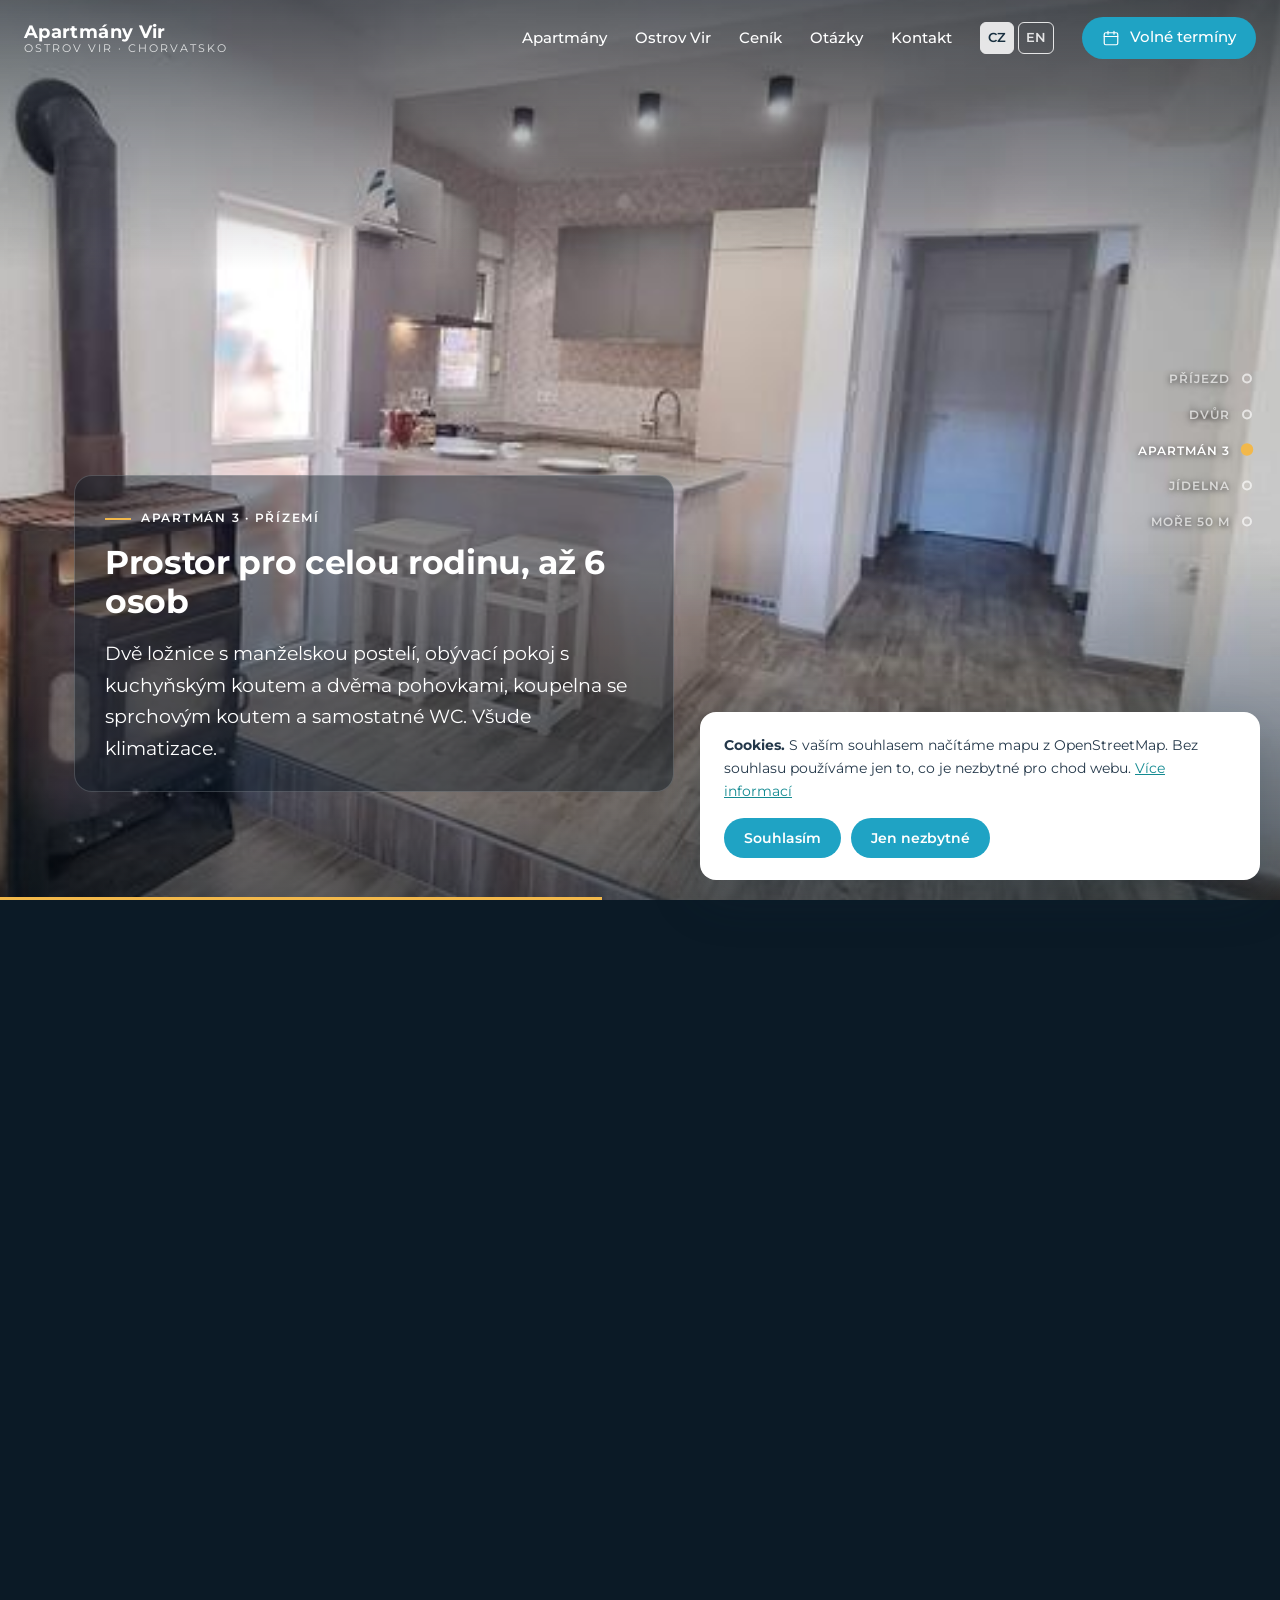
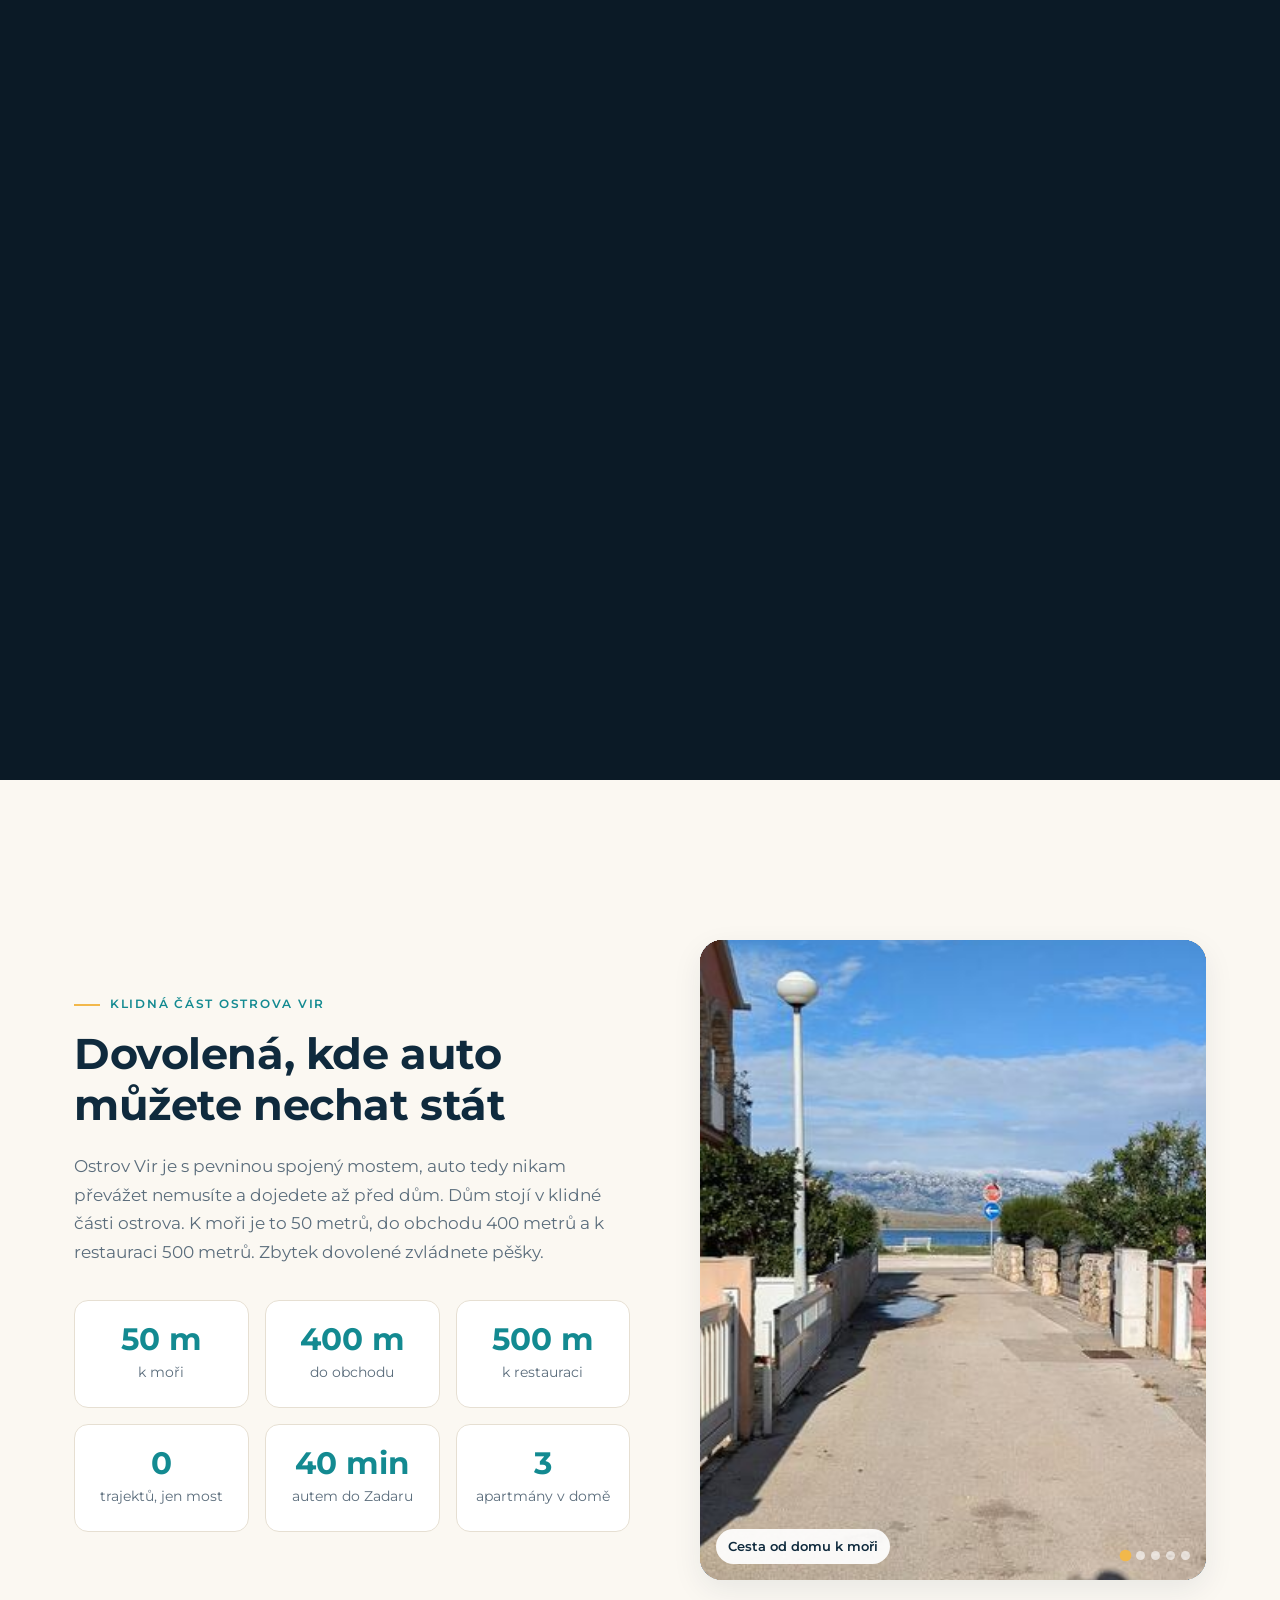
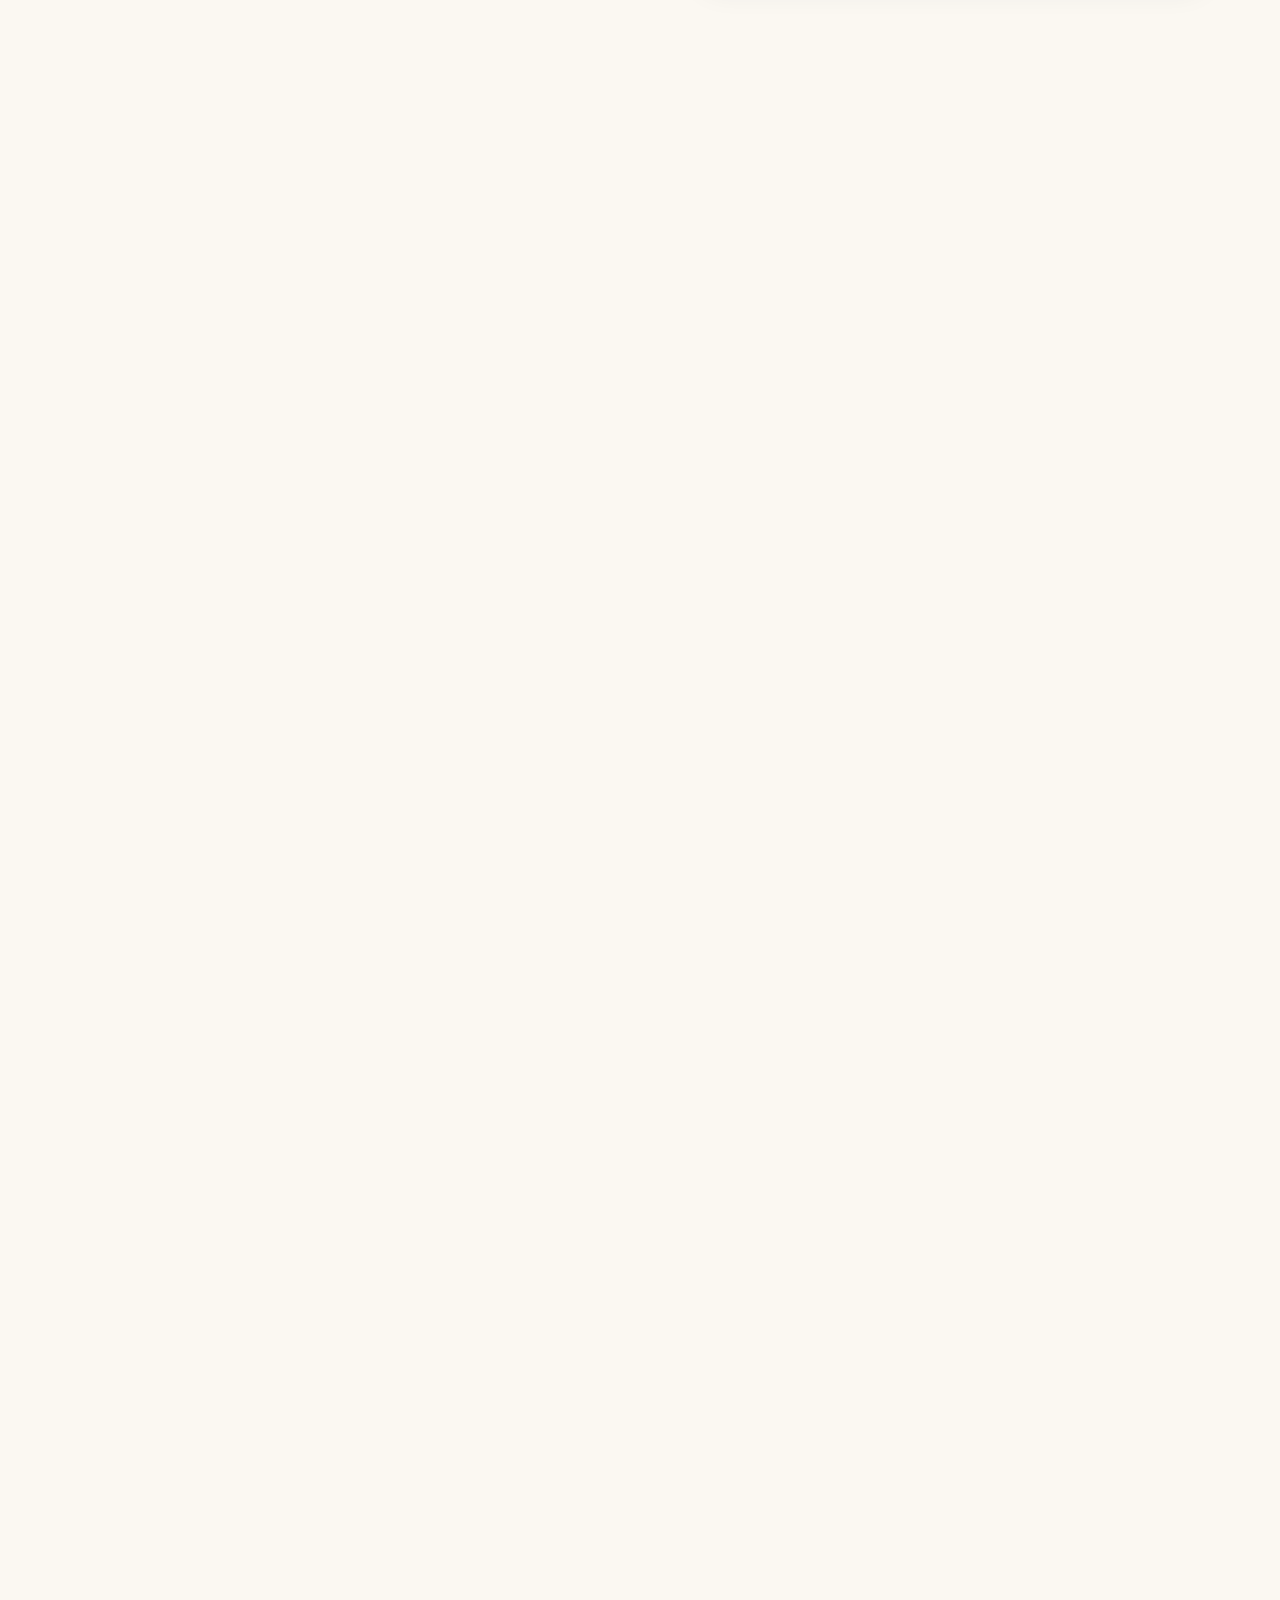
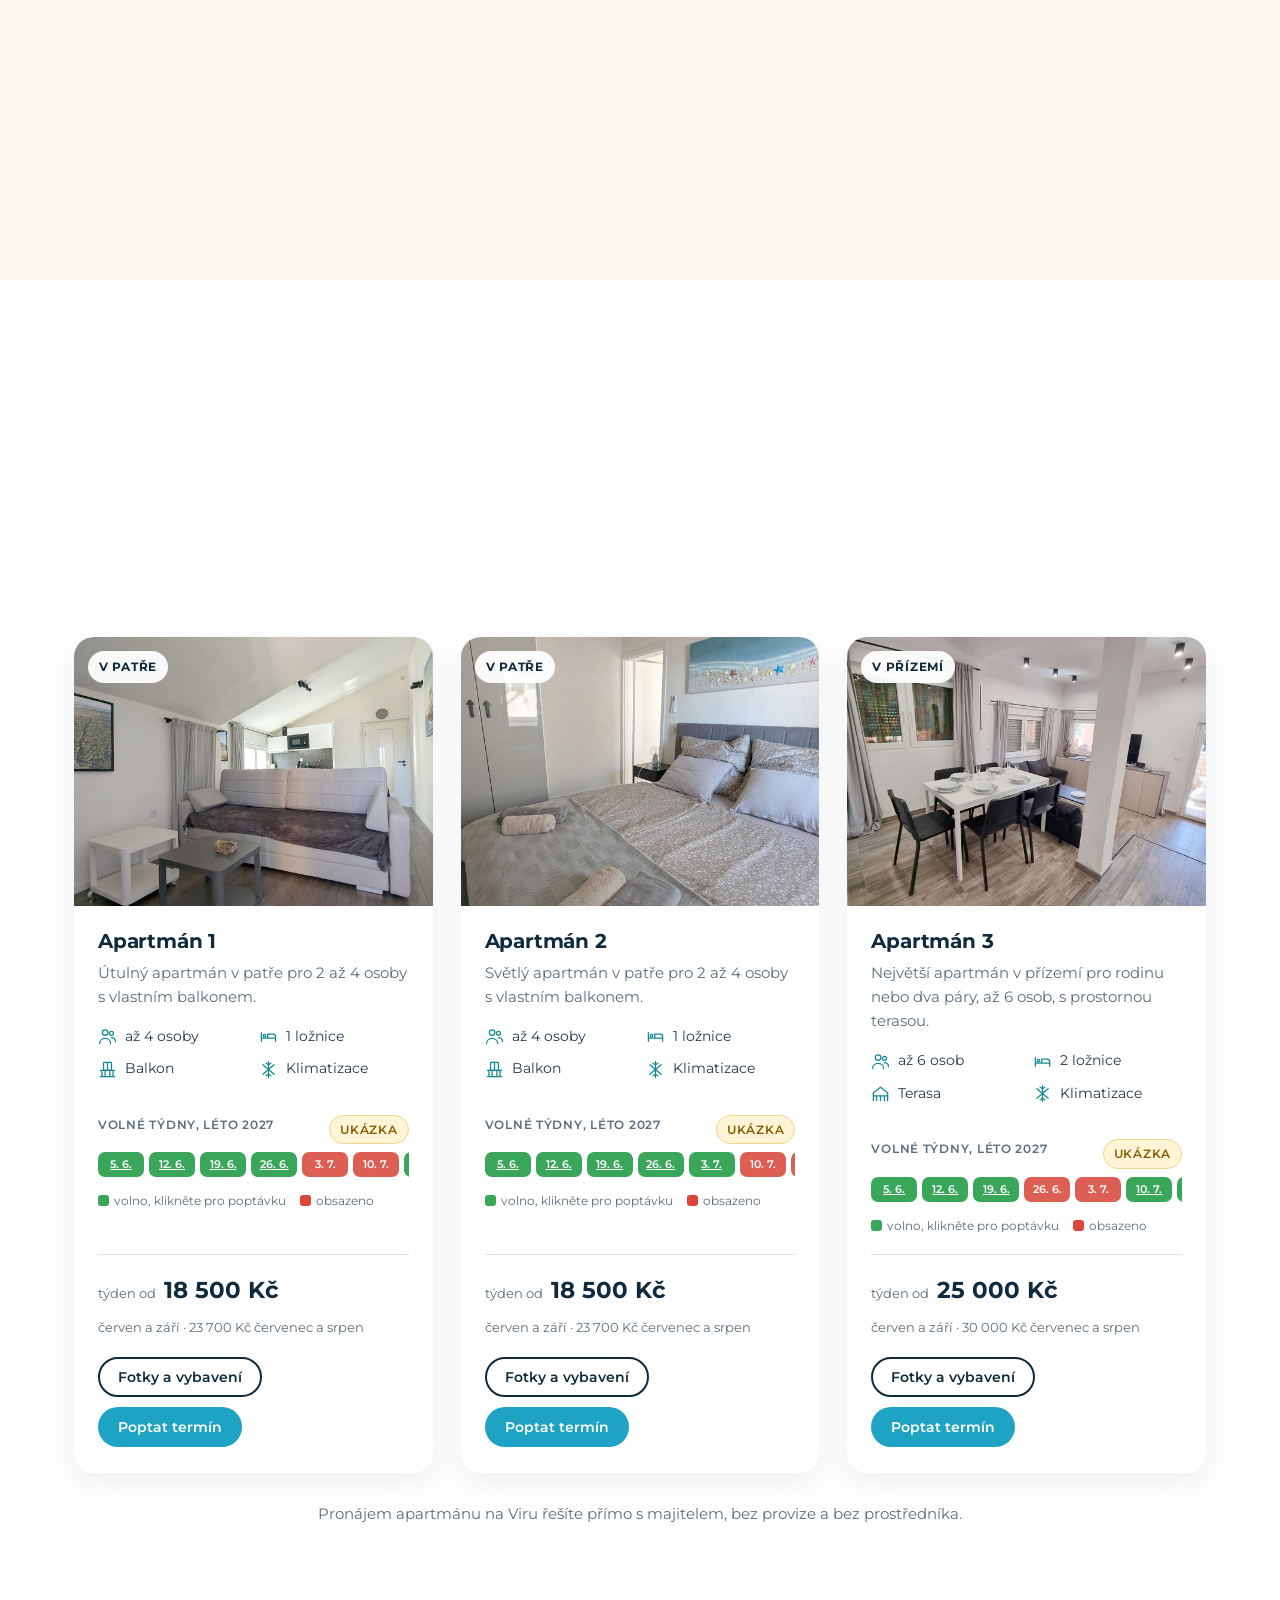
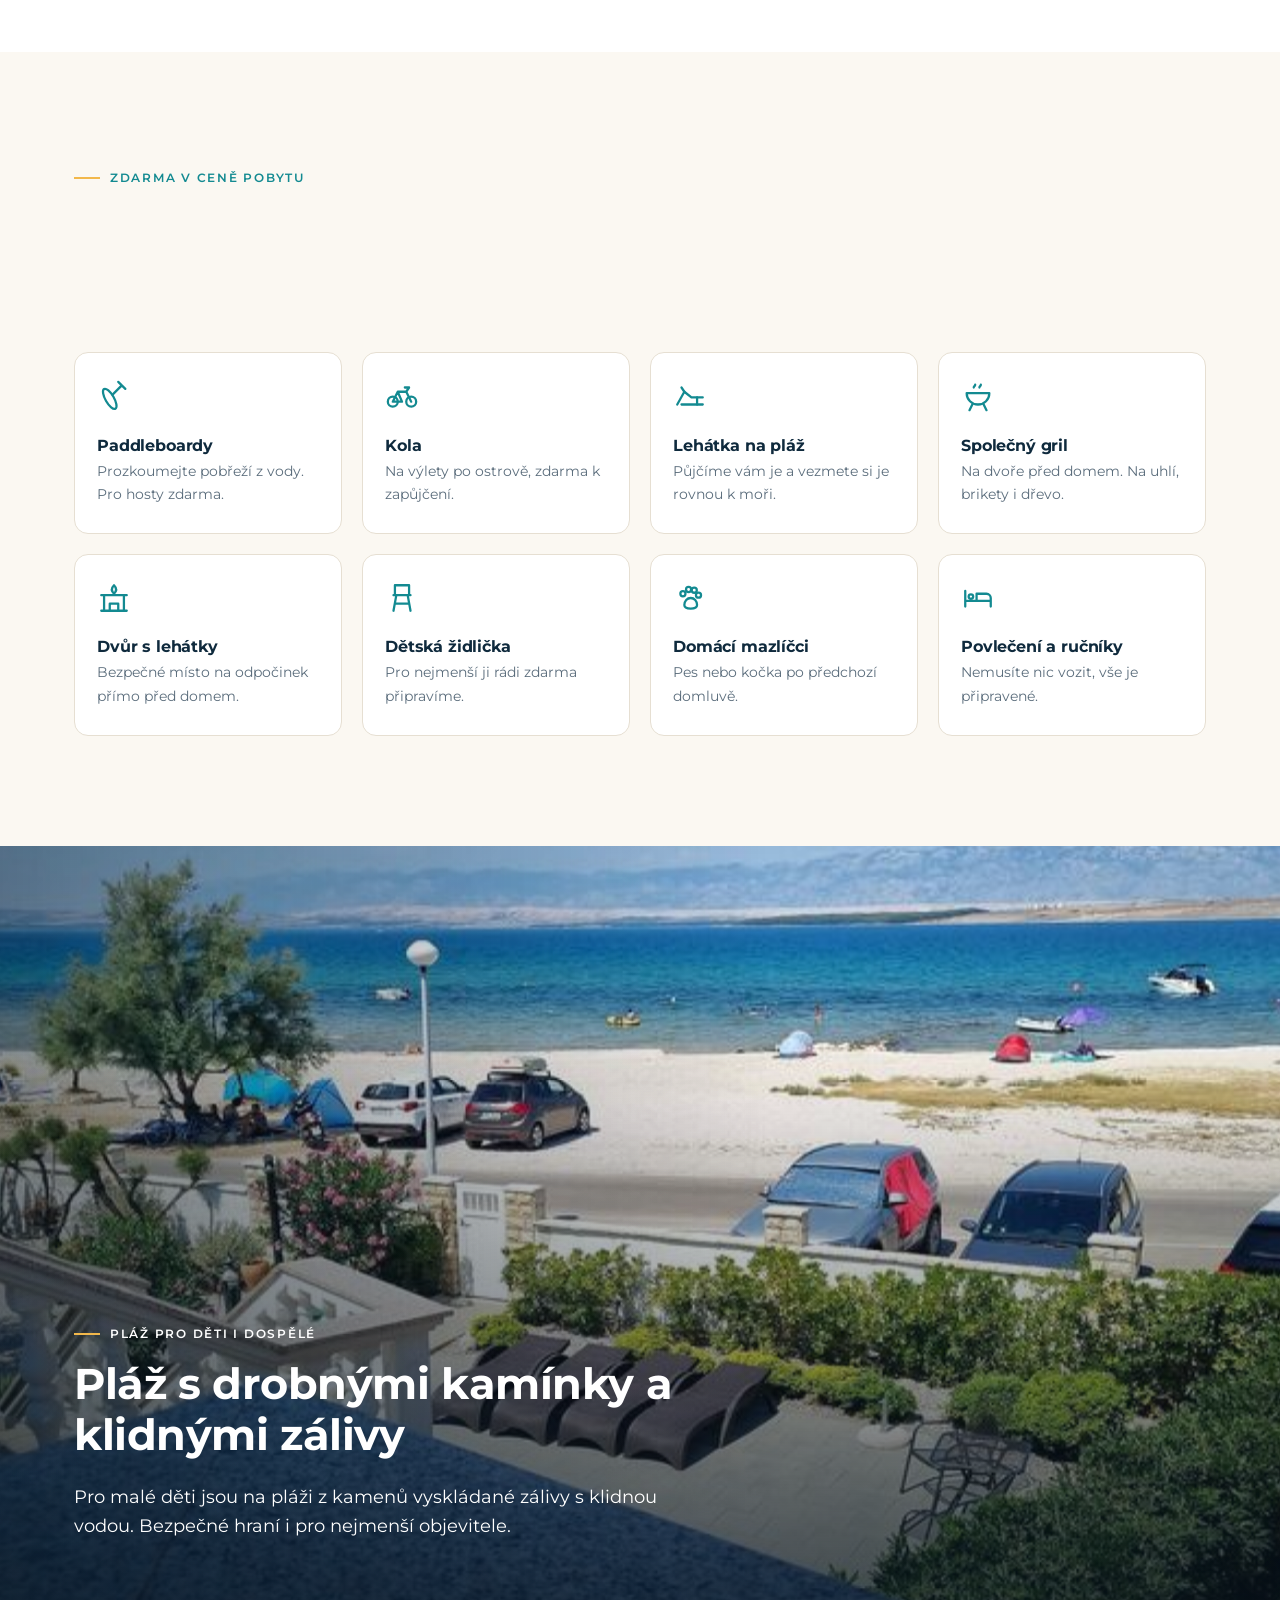
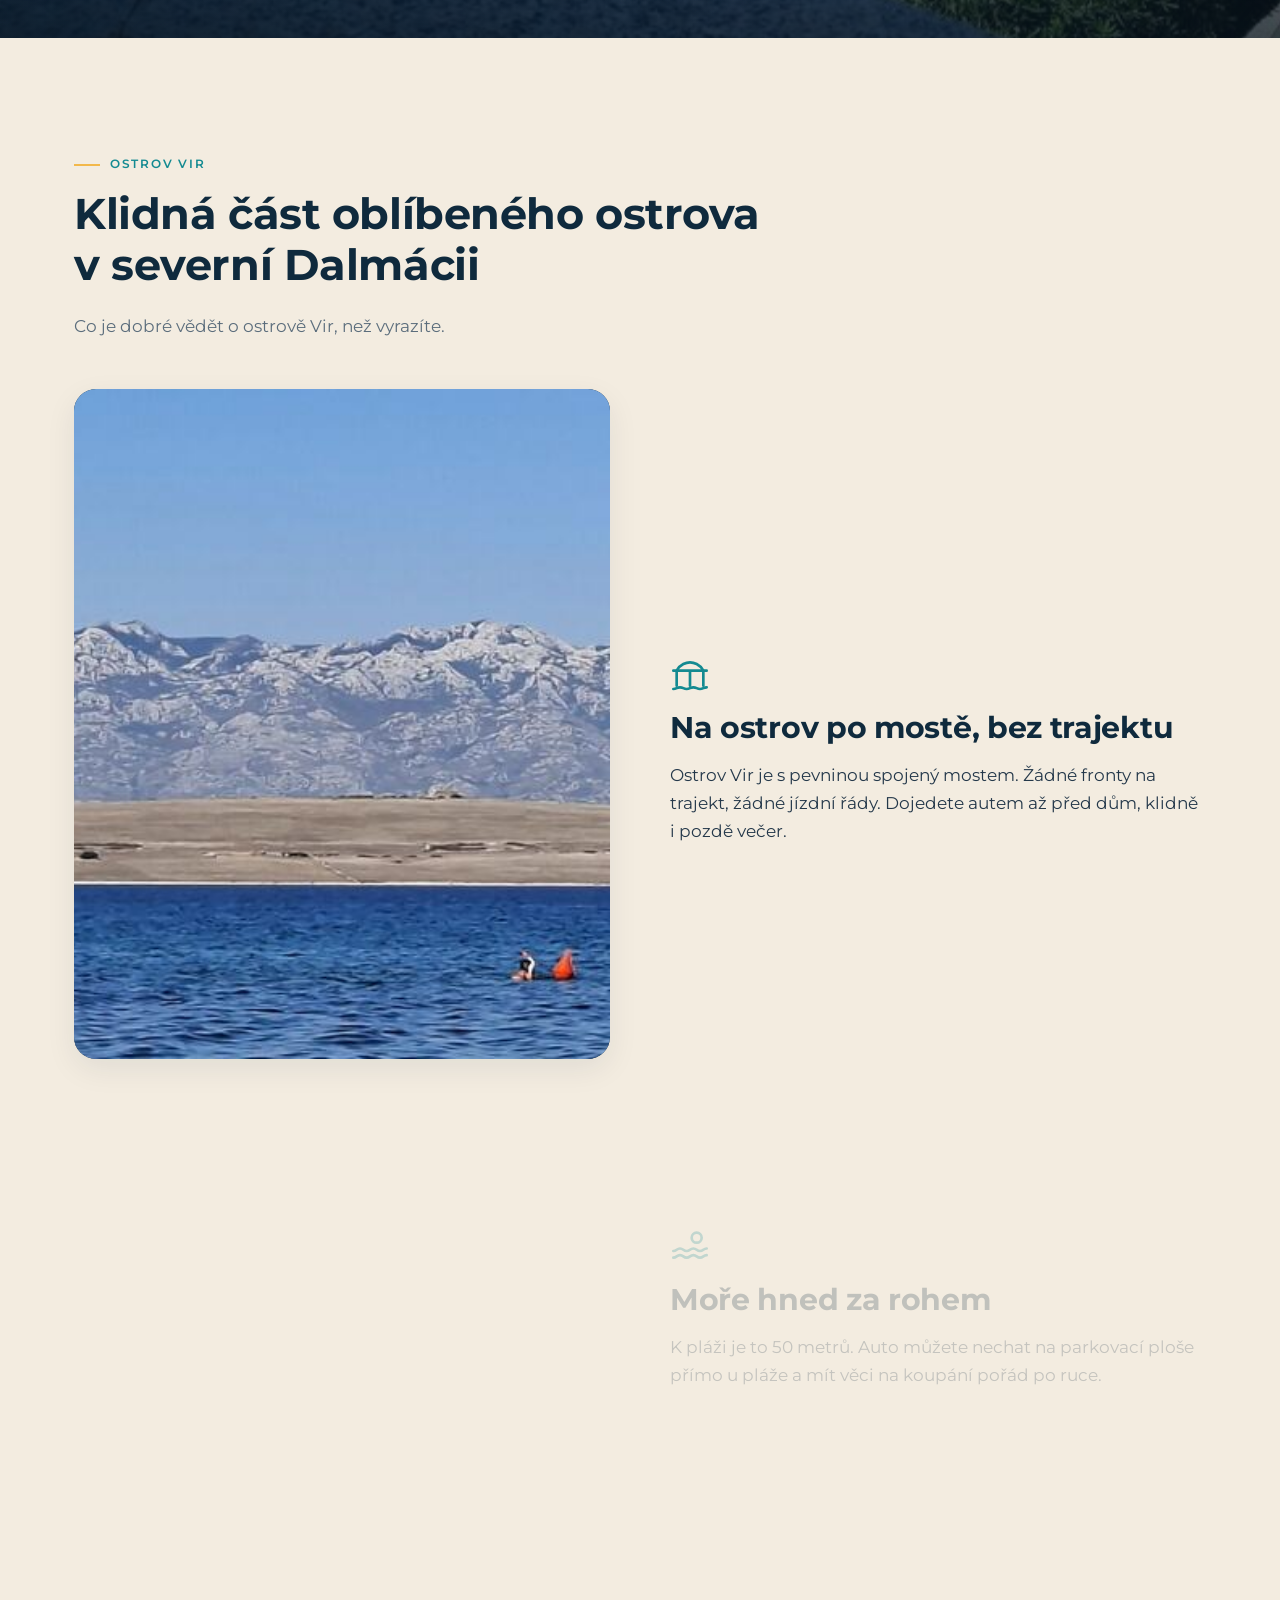
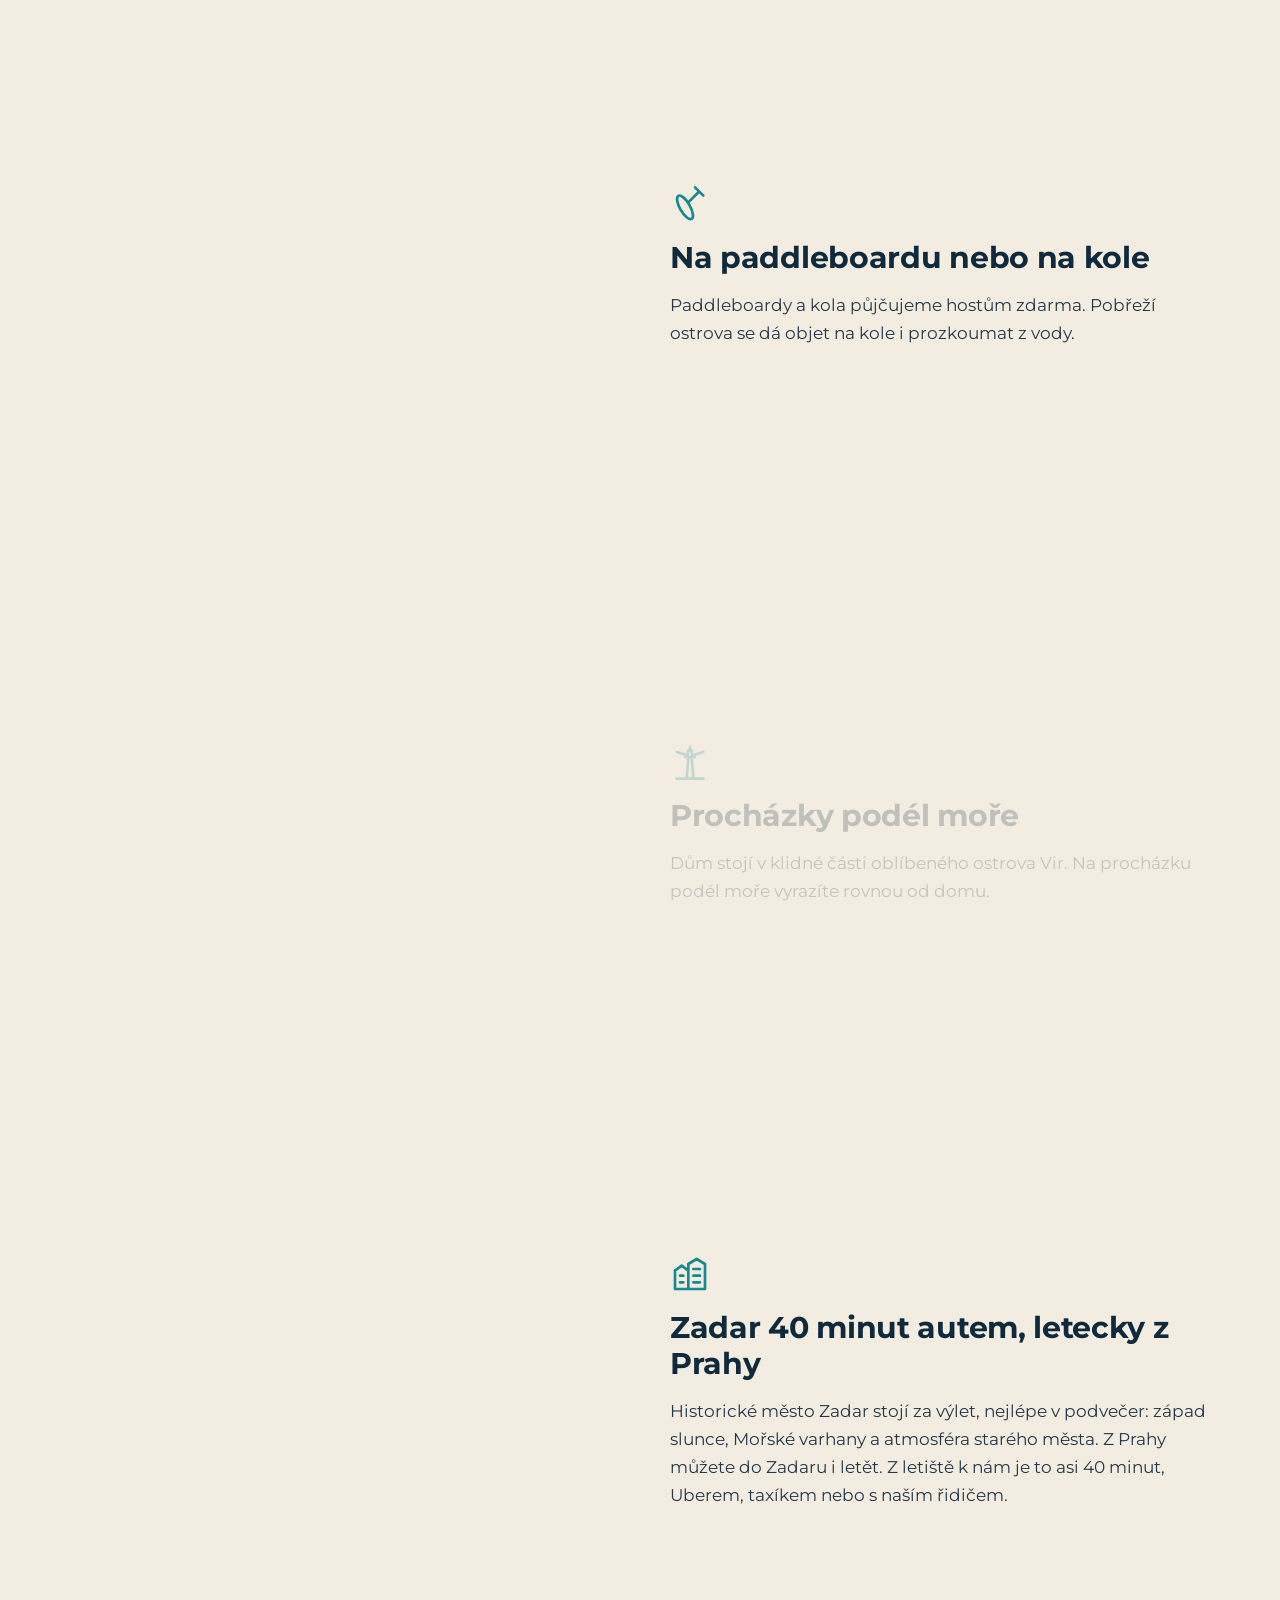
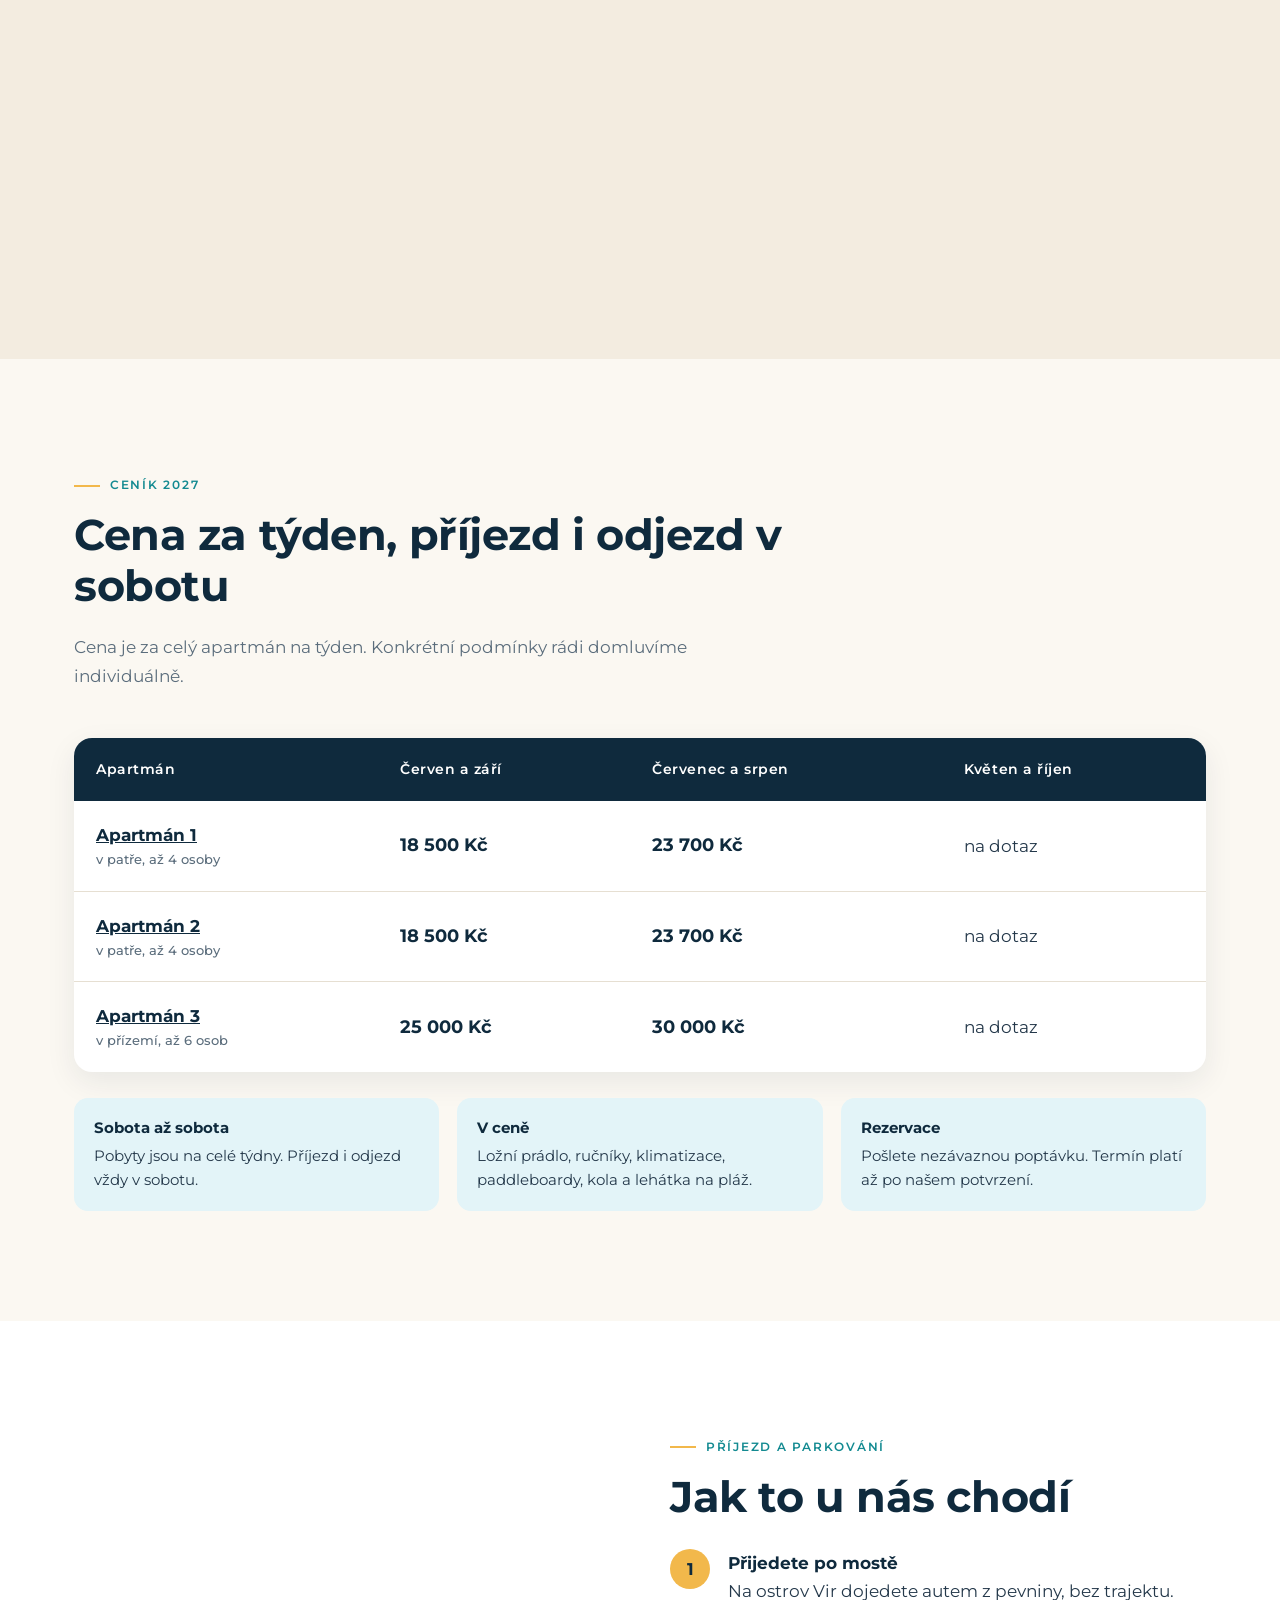
==== index.html @ c6bbd96d "Opravy zobrazení na mobilu a tabletu Co-Authored-By: Claude Sonnet 5 <noreply@anthropic.com>" ====
<!DOCTYPE html>
<html lang="cs" class="">
<head>
<meta charset="utf-8">
<meta name="viewport" content="width=device-width, initial-scale=1">
<title>Apartmány Vir | Ubytování 50 m od moře na ostrově Vir, Chorvatsko</title>
<meta name="description" content="Apartmány na ostrově Vir v Chorvatsku, 50 m od pláže s drobnými kamínky. Tři apartmány pro 4 až 6 osob, klimatizace, paddleboardy a kola zdarma. Na ostrov po mostě, bez trajektu. Pronájem přímo od majitele.">
<link rel="canonical" href="https://apartmanyvir.cz/">
<meta name="robots" content="noindex, nofollow">
<meta name="theme-color" content="#0f2a3d">
<meta property="og:type" content="website">
<meta property="og:locale" content="cs_CZ">
<meta property="og:site_name" content="Apartmány Vir">
<meta property="og:title" content="Apartmány Vir | Ubytování 50 m od moře na ostrově Vir, Chorvatsko">
<meta property="og:description" content="Apartmány na ostrově Vir v Chorvatsku, 50 m od pláže s drobnými kamínky. Tři apartmány pro 4 až 6 osob, klimatizace, paddleboardy a kola zdarma. Na ostrov po mostě, bez trajektu. Pronájem přímo od majitele.">
<meta property="og:url" content="https://apartmanyvir.cz/">
<meta property="og:image" content="https://apartmanyvir.cz/img/tour-1-dvur-vecer.jpg">
<meta name="twitter:card" content="summary_large_image">
<meta name="geo.region" content="HR-13">
<meta name="geo.placename" content="Vir">
<meta name="geo.position" content="44.30928;15.085458">
<link rel="icon" href="favicon.svg" type="image/svg+xml">
<link rel="preload" href="assets/fonts/montserrat-latin-ext-700-normal.woff2" as="font" type="font/woff2" crossorigin>
<link rel="stylesheet" href="assets/css/style.css">
<script type="application/ld+json">{
 "@context": "https://schema.org",
 "@graph": [
  {
   "@type": "WebSite",
   "@id": "https://apartmanyvir.cz/#web",
   "url": "https://apartmanyvir.cz/",
   "name": "Apartmány Vir",
   "inLanguage": "cs"
  },
  {
   "@type": "LodgingBusiness",
   "@id": "https://apartmanyvir.cz/#ubytovani",
   "name": "Apartmány Vir",
   "alternateName": [
    "Apartmány ostrov Vir",
    "Apartments Vir"
   ],
   "description": "Tři apartmány 50 metrů od moře v klidné části ostrova Vir v Chorvatsku. Pronájem na celé týdny od soboty do soboty, přímo od majitele, bez provize.",
   "url": "https://apartmanyvir.cz/",
   "image": [
    "https://apartmanyvir.cz/img/tour-1-dvur-vecer.jpg",
    "https://apartmanyvir.cz/img/okoli-pohled-na-plaz.jpg"
   ],
   "telephone": "+420 777 669 200",
   "email": "ulicamarina@seznam.cz",
   "address": {
    "@type": "PostalAddress",
    "streetAddress": "Marina IV 21",
    "postalCode": "23234",
    "addressLocality": "Vir",
    "addressRegion": "Zadarská župa",
    "addressCountry": "HR"
   },
   "geo": {
    "@type": "GeoCoordinates",
    "latitude": 44.30928,
    "longitude": 15.085458
   },
   "priceRange": "18 500 až 30 000 Kč za týden",
   "currenciesAccepted": "CZK, EUR",
   "petsAllowed": "Po předchozí domluvě",
   "numberOfRooms": 3,
   "amenityFeature": [
    {
     "@type": "LocationFeatureSpecification",
     "name": "Klimatizace",
     "value": true
    },
    {
     "@type": "LocationFeatureSpecification",
     "name": "Ložní prádlo a ručníky",
     "value": true
    },
    {
     "@type": "LocationFeatureSpecification",
     "name": "Paddleboardy zdarma",
     "value": true
    },
    {
     "@type": "LocationFeatureSpecification",
     "name": "Kola zdarma",
     "value": true
    },
    {
     "@type": "LocationFeatureSpecification",
     "name": "Lehátka na pláž zdarma",
     "value": true
    },
    {
     "@type": "LocationFeatureSpecification",
     "name": "Společný gril",
     "value": true
    },
    {
     "@type": "LocationFeatureSpecification",
     "name": "Dvůr s lehátky",
     "value": true
    },
    {
     "@type": "LocationFeatureSpecification",
     "name": "Dětská jídelní židlička zdarma",
     "value": true
    },
    {
     "@type": "LocationFeatureSpecification",
     "name": "Parkování 50 m od domu u pláže",
     "value": true
    }
   ],
   "hasMap": "https://mapy.cz/zakladni?x=15.085458&y=44.30928&z=17&source=coor&id=15.085458%2C44.30928",
   "containsPlace": [
    {
     "@id": "https://apartmanyvir.cz/apartman-1.html#apartman"
    },
    {
     "@id": "https://apartmanyvir.cz/apartman-2.html#apartman"
    },
    {
     "@id": "https://apartmanyvir.cz/apartman-3.html#apartman"
    }
   ],
   "makesOffer": [
    {
     "@type": "Offer",
     "name": "Apartmán 1, týden v červnu a září",
     "price": 18500,
     "priceCurrency": "CZK",
     "description": "Cena za celý apartmán na týden, příjezd i odjezd v sobotu.",
     "itemOffered": {
      "@id": "https://apartmanyvir.cz/apartman-1.html#apartman"
     }
    },
    {
     "@type": "Offer",
     "name": "Apartmán 1, týden v červenci a srpnu",
     "price": 23700,
     "priceCurrency": "CZK",
     "description": "Cena za celý apartmán na týden, příjezd i odjezd v sobotu.",
     "itemOffered": {
      "@id": "https://apartmanyvir.cz/apartman-1.html#apartman"
     }
    },
    {
     "@type": "Offer",
     "name": "Apartmán 2, týden v červnu a září",
     "price": 18500,
     "priceCurrency": "CZK",
     "description": "Cena za celý apartmán na týden, příjezd i odjezd v sobotu.",
     "itemOffered": {
      "@id": "https://apartmanyvir.cz/apartman-2.html#apartman"
     }
    },
    {
     "@type": "Offer",
     "name": "Apartmán 2, týden v červenci a srpnu",
     "price": 23700,
     "priceCurrency": "CZK",
     "description": "Cena za celý apartmán na týden, příjezd i odjezd v sobotu.",
     "itemOffered": {
      "@id": "https://apartmanyvir.cz/apartman-2.html#apartman"
     }
    },
    {
     "@type": "Offer",
     "name": "Apartmán 3, týden v červnu a září",
     "price": 25000,
     "priceCurrency": "CZK",
     "description": "Cena za celý apartmán na týden, příjezd i odjezd v sobotu.",
     "itemOffered": {
      "@id": "https://apartmanyvir.cz/apartman-3.html#apartman"
     }
    },
    {
     "@type": "Offer",
     "name": "Apartmán 3, týden v červenci a srpnu",
     "price": 30000,
     "priceCurrency": "CZK",
     "description": "Cena za celý apartmán na týden, příjezd i odjezd v sobotu.",
     "itemOffered": {
      "@id": "https://apartmanyvir.cz/apartman-3.html#apartman"
     }
    }
   ]
  },
  {
   "@type": "Apartment",
   "@id": "https://apartmanyvir.cz/apartman-1.html#apartman",
   "name": "Apartmán 1, Apartmány Vir",
   "url": "https://apartmanyvir.cz/apartman-1.html",
   "description": "Apartmán 1 na ostrově Vir v Chorvatsku: ložnice, obývací pokoj s kuchyňským koutem a rozkládací pohovkou, balkon, klimatizace. 50 m od moře. Cena za týden od 18 500 Kč.",
   "image": "https://apartmanyvir.cz/img/apt1-obyvak.jpg",
   "numberOfBedrooms": 1,
   "numberOfBathroomsTotal": 1,
   "occupancy": {
    "@type": "QuantitativeValue",
    "maxValue": 4
   },
   "petsAllowed": "Po předchozí domluvě",
   "amenityFeature": [
    {
     "@type": "LocationFeatureSpecification",
     "name": "Klimatizace",
     "value": true
    },
    {
     "@type": "LocationFeatureSpecification",
     "name": "Ložní prádlo a ručníky",
     "value": true
    },
    {
     "@type": "LocationFeatureSpecification",
     "name": "Paddleboardy zdarma",
     "value": true
    },
    {
     "@type": "LocationFeatureSpecification",
     "name": "Kola zdarma",
     "value": true
    },
    {
     "@type": "LocationFeatureSpecification",
     "name": "Lehátka na pláž zdarma",
     "value": true
    },
    {
     "@type": "LocationFeatureSpecification",
     "name": "Společný gril",
     "value": true
    },
    {
     "@type": "LocationFeatureSpecification",
     "name": "Dvůr s lehátky",
     "value": true
    },
    {
     "@type": "LocationFeatureSpecification",
     "name": "Dětská jídelní židlička zdarma",
     "value": true
    },
    {
     "@type": "LocationFeatureSpecification",
     "name": "Parkování 50 m od domu u pláže",
     "value": true
    },
    {
     "@type": "LocationFeatureSpecification",
     "name": "Balkon",
     "value": true
    }
   ],
   "address": {
    "@type": "PostalAddress",
    "streetAddress": "Marina IV 21",
    "postalCode": "23234",
    "addressLocality": "Vir",
    "addressRegion": "Zadarská župa",
    "addressCountry": "HR"
   },
   "geo": {
    "@type": "GeoCoordinates",
    "latitude": 44.30928,
    "longitude": 15.085458
   },
   "containedInPlace": {
    "@id": "https://apartmanyvir.cz/#ubytovani"
   }
  },
  {
   "@type": "Apartment",
   "@id": "https://apartmanyvir.cz/apartman-2.html#apartman",
   "name": "Apartmán 2, Apartmány Vir",
   "url": "https://apartmanyvir.cz/apartman-2.html",
   "description": "Apartmán 2 na ostrově Vir v Chorvatsku: ložnice s manželskou postelí, obývací pokoj s kuchyňským koutem, balkon, klimatizace. 50 m od moře. Týden od 18 500 Kč.",
   "image": "https://apartmanyvir.cz/img/apt2-loznice-2.jpg",
   "numberOfBedrooms": 1,
   "numberOfBathroomsTotal": 1,
   "occupancy": {
    "@type": "QuantitativeValue",
    "maxValue": 4
   },
   "petsAllowed": "Po předchozí domluvě",
   "amenityFeature": [
    {
     "@type": "LocationFeatureSpecification",
     "name": "Klimatizace",
     "value": true
    },
    {
     "@type": "LocationFeatureSpecification",
     "name": "Ložní prádlo a ručníky",
     "value": true
    },
    {
     "@type": "LocationFeatureSpecification",
     "name": "Paddleboardy zdarma",
     "value": true
    },
    {
     "@type": "LocationFeatureSpecification",
     "name": "Kola zdarma",
     "value": true
    },
    {
     "@type": "LocationFeatureSpecification",
     "name": "Lehátka na pláž zdarma",
     "value": true
    },
    {
     "@type": "LocationFeatureSpecification",
     "name": "Společný gril",
     "value": true
    },
    {
     "@type": "LocationFeatureSpecification",
     "name": "Dvůr s lehátky",
     "value": true
    },
    {
     "@type": "LocationFeatureSpecification",
     "name": "Dětská jídelní židlička zdarma",
     "value": true
    },
    {
     "@type": "LocationFeatureSpecification",
     "name": "Parkování 50 m od domu u pláže",
     "value": true
    },
    {
     "@type": "LocationFeatureSpecification",
     "name": "Balkon",
     "value": true
    }
   ],
   "address": {
    "@type": "PostalAddress",
    "streetAddress": "Marina IV 21",
    "postalCode": "23234",
    "addressLocality": "Vir",
    "addressRegion": "Zadarská župa",
    "addressCountry": "HR"
   },
   "geo": {
    "@type": "GeoCoordinates",
    "latitude": 44.30928,
    "longitude": 15.085458
   },
   "containedInPlace": {
    "@id": "https://apartmanyvir.cz/#ubytovani"
   }
  },
  {
   "@type": "Apartment",
   "@id": "https://apartmanyvir.cz/apartman-3.html#apartman",
   "name": "Apartmán 3, Apartmány Vir",
   "url": "https://apartmanyvir.cz/apartman-3.html",
   "description": "Apartmán 3 na ostrově Vir: dvě ložnice, obývací pokoj se dvěma pohovkami, kuchyň s troubou, samostatné WC, prostorná terasa, klimatizace. 50 m od moře. Týden od 25 000 Kč.",
   "image": "https://apartmanyvir.cz/img/tour-3-apt3-jidelna.jpg",
   "numberOfBedrooms": 2,
   "numberOfBathroomsTotal": 1,
   "occupancy": {
    "@type": "QuantitativeValue",
    "maxValue": 6
   },
   "petsAllowed": "Po předchozí domluvě",
   "amenityFeature": [
    {
     "@type": "LocationFeatureSpecification",
     "name": "Klimatizace",
     "value": true
    },
    {
     "@type": "LocationFeatureSpecification",
     "name": "Ložní prádlo a ručníky",
     "value": true
    },
    {
     "@type": "LocationFeatureSpecification",
     "name": "Paddleboardy zdarma",
     "value": true
    },
    {
     "@type": "LocationFeatureSpecification",
     "name": "Kola zdarma",
     "value": true
    },
    {
     "@type": "LocationFeatureSpecification",
     "name": "Lehátka na pláž zdarma",
     "value": true
    },
    {
     "@type": "LocationFeatureSpecification",
     "name": "Společný gril",
     "value": true
    },
    {
     "@type": "LocationFeatureSpecification",
     "name": "Dvůr s lehátky",
     "value": true
    },
    {
     "@type": "LocationFeatureSpecification",
     "name": "Dětská jídelní židlička zdarma",
     "value": true
    },
    {
     "@type": "LocationFeatureSpecification",
     "name": "Parkování 50 m od domu u pláže",
     "value": true
    },
    {
     "@type": "LocationFeatureSpecification",
     "name": "Terasa",
     "value": true
    },
    {
     "@type": "LocationFeatureSpecification",
     "name": "Trouba",
     "value": true
    },
    {
     "@type": "LocationFeatureSpecification",
     "name": "Samostatné WC",
     "value": true
    }
   ],
   "address": {
    "@type": "PostalAddress",
    "streetAddress": "Marina IV 21",
    "postalCode": "23234",
    "addressLocality": "Vir",
    "addressRegion": "Zadarská župa",
    "addressCountry": "HR"
   },
   "geo": {
    "@type": "GeoCoordinates",
    "latitude": 44.30928,
    "longitude": 15.085458
   },
   "containedInPlace": {
    "@id": "https://apartmanyvir.cz/#ubytovani"
   }
  },
  {
   "@type": "FAQPage",
   "@id": "https://apartmanyvir.cz/#otazky",
   "mainEntity": [
    {
     "@type": "Question",
     "name": "Kde leží ostrov Vir?",
     "acceptedAnswer": {
      "@type": "Answer",
      "text": "Ostrov Vir leží v severní Dalmácii v Chorvatsku, nedaleko Zadaru. S pevninou je spojený mostem, takže se na něj dostanete autem kdykoli, bez čekání na trajekt."
     }
    },
    {
     "@type": "Question",
     "name": "Jezdí se na ostrov Vir trajektem?",
     "acceptedAnswer": {
      "@type": "Answer",
      "text": "Ne. Ostrov Vir je s pevninou spojený mostem. Do apartmánů dojedete autem až před dům."
     }
    },
    {
     "@type": "Question",
     "name": "Jak daleko je to do Zadaru?",
     "acceptedAnswer": {
      "@type": "Answer",
      "text": "Historický Zadar je od apartmánů asi 40 minut autem. Nejhezčí je v podvečer, kdy můžete vidět západ slunce a slyšet Mořské varhany."
     }
    },
    {
     "@type": "Question",
     "name": "Dá se na Vir letět z Prahy?",
     "acceptedAnswer": {
      "@type": "Answer",
      "text": "Ano, využít můžete letecké spojení Praha a Zadar. Z letiště v Zadaru k apartmánům je to asi 40 minut autem. Auto si můžete půjčit přímo na letišti, nebo využít odvoz."
     }
    },
    {
     "@type": "Question",
     "name": "Potřebuji na Viru auto?",
     "acceptedAnswer": {
      "@type": "Answer",
      "text": "Nemusíte. Z letiště v Zadaru k nám dojedete Uberem, orientačně kolem 50 EUR za osobní auto, nebo místním Taxi Vir, kolem 70 EUR, telefon a WhatsApp +385 99 76 47 554. Odvoz z letiště a zpět vám také rádi zajistíme s naším ověřeným řidičem za 50 EUR, stačí to napsat do poptávky. Pláž je 50 metrů od domu."
     }
    },
    {
     "@type": "Question",
     "name": "Mají odvozy z letiště dětské autosedačky?",
     "acceptedAnswer": {
      "@type": "Answer",
      "text": "Autosedačky odvozy běžně nemají. Pokud ji pro dítě potřebujete, vezměte si ji s sebou do letadla. Letecké společnosti ji obvykle převážejí zdarma podobně jako dětský kočárek, podmínky si ale ověřte u svého dopravce."
     }
    },
    {
     "@type": "Question",
     "name": "Je ubytování vhodné pro rodiny s malými dětmi?",
     "acceptedAnswer": {
      "@type": "Answer",
      "text": "Ano. Pláž s drobnými kamínky je 50 metrů od domu. Z kamenů jsou tu vyskládané zálivy s klidnou vodou, kde si můžou hrát i nejmenší děti. Na požádání zdarma připravíme dětskou jídelní židličku."
     }
    },
    {
     "@type": "Question",
     "name": "Kdy začíná a končí pobyt?",
     "acceptedAnswer": {
      "@type": "Answer",
      "text": "Apartmány pronajímáme na celé týdny. Příjezd i odjezd je vždy v sobotu."
     }
    },
    {
     "@type": "Question",
     "name": "Kolik stojí týden v apartmánu?",
     "acceptedAnswer": {
      "@type": "Answer",
      "text": "Apartmán 1 a 2 stojí v červnu a září 18 500 Kč za týden, v červenci a srpnu 23 700 Kč. Apartmán 3 stojí v červnu a září 25 000 Kč, v červenci a srpnu 30 000 Kč. Cena je za celý apartmán. Termíny v květnu a říjnu jsou na dotaz."
     }
    },
    {
     "@type": "Question",
     "name": "Co je v ceně pobytu?",
     "acceptedAnswer": {
      "@type": "Answer",
      "text": "Ložní prádlo a ručníky, klimatizace a zdarma k zapůjčení paddleboardy, kola a lehátka na pláž. Na dvoře před domem je společný gril a lehátka."
     }
    },
    {
     "@type": "Question",
     "name": "Kde zaparkuji auto?",
     "acceptedAnswer": {
      "@type": "Answer",
      "text": "Před domem je dvůr, kde v klidu vyložíte děti, kufry a nákupy. Potom prosíme o přeparkování na parkovací plochu přímo u pláže, 50 metrů od domu. Na dvoře tak zůstane klid a místo na odpočinek."
     }
    },
    {
     "@type": "Question",
     "name": "Můžu přijet se psem nebo kočkou?",
     "acceptedAnswer": {
      "@type": "Answer",
      "text": "Ano, pobyt s domácím mazlíčkem je možný po předchozí domluvě. Napište nám to prosím do poptávky."
     }
    },
    {
     "@type": "Question",
     "name": "Je v apartmánu trouba?",
     "acceptedAnswer": {
      "@type": "Answer",
      "text": "Trouba je v apartmánu 3 v přízemí. Apartmány 1 a 2 mají indukční varnou desku a mikrovlnnou troubu, troubu nemají."
     }
    },
    {
     "@type": "Question",
     "name": "Jak si apartmán zarezervuji?",
     "acceptedAnswer": {
      "@type": "Answer",
      "text": "Pošlete nám nezávaznou poptávku přes formulář nebo e-mailem. Ozveme se s potvrzením termínu a dalšími podrobnostmi. Rezervace platí až po našem potvrzení."
     }
    },
    {
     "@type": "Question",
     "name": "Co si vzít s sebou?",
     "acceptedAnswer": {
      "@type": "Answer",
      "text": "Povlečení ani ručníky nepotřebujete. Hodí se odpuzovač komárů do zásuvky, repelent na večerní posezení a zapalovač ke grilu."
     }
    }
   ]
  }
 ]
}</script>
</head>
<body>
<a class="skip" href="#obsah">Přeskočit na obsah</a>
<svg xmlns="http://www.w3.org/2000/svg" style="display:none"><symbol id="i-vlny" viewBox="0 0 24 24"><path d="M2 15c2 0 2-1.5 4-1.5S8 15 10 15s2-1.5 4-1.5 2 1.5 4 1.5 2-1.5 4-1.5"/><path d="M2 19c2 0 2-1.5 4-1.5S8 19 10 19s2-1.5 4-1.5 2 1.5 4 1.5 2-1.5 4-1.5"/><circle cx="16" cy="7" r="3"/></symbol><symbol id="i-vlocka" viewBox="0 0 24 24"><path d="M12 2v20M4.9 6l14.2 12M19.1 6 4.9 18"/><path d="m9 4 3 2 3-2M9 20l3-2 3 2"/></symbol><symbol id="i-postel" viewBox="0 0 24 24"><path d="M3 18V7M3 14h18v4M21 14v-2a3 3 0 0 0-3-3h-7v5"/><circle cx="7" cy="11" r="1.6"/></symbol><symbol id="i-pohovka" viewBox="0 0 24 24"><path d="M4 11V8a2 2 0 0 1 2-2h12a2 2 0 0 1 2 2v3"/><path d="M2 13a2 2 0 0 1 4 0v2h12v-2a2 2 0 0 1 4 0v4H2z"/><path d="M5 17v2M19 17v2"/></symbol><symbol id="i-slunce" viewBox="0 0 24 24"><circle cx="12" cy="12" r="4"/><path d="M12 2v2M12 20v2M4.9 4.9l1.4 1.4M17.7 17.7l1.4 1.4M2 12h2M20 12h2M4.9 19.1l1.4-1.4M17.7 6.3l1.4-1.4"/></symbol><symbol id="i-wifi" viewBox="0 0 24 24"><path d="M2 8.5a15 15 0 0 1 20 0M5 12a10.5 10.5 0 0 1 14 0M8.5 15.5a5.5 5.5 0 0 1 7 0"/><circle cx="12" cy="19" r="1"/></symbol><symbol id="i-auto" viewBox="0 0 24 24"><path d="M5 16V11l2-5h10l2 5v5"/><path d="M3 16h18v3H3zM5 11h14"/><circle cx="7.5" cy="13.5" r=".8"/><circle cx="16.5" cy="13.5" r=".8"/></symbol><symbol id="i-most" viewBox="0 0 24 24"><path d="M2 10h20M4 10v9M20 10v9M12 10v9"/><path d="M4 10c2-4 6-5 8-5s6 1 8 5"/><path d="M2 21c2 0 2-1 4-1s2 1 4 1 2-1 4-1 2 1 4 1 2-1 4-1"/></symbol><symbol id="i-letadlo" viewBox="0 0 24 24"><path d="M2 16l20-8-3 9-6-2-3 4-1-5z"/><path d="M13 15l9-7"/></symbol><symbol id="i-paddle" viewBox="0 0 24 24"><ellipse cx="9" cy="14" rx="3" ry="8" transform="rotate(-30 9 14)"/><path d="M15 2l5 5M17.5 4.5 11 11"/></symbol><symbol id="i-kolo" viewBox="0 0 24 24"><circle cx="5.5" cy="16" r="3.5"/><circle cx="18.5" cy="16" r="3.5"/><path d="M5.5 16 9 9h6l3.5 7M9 9l3 7h-6.5M14 6h3l-2 3"/></symbol><symbol id="i-lehatko" viewBox="0 0 24 24"><path d="M3 18 8 9l5 4h8"/><path d="M6 18h15M8 9l-2-3"/><path d="M17 13v5"/></symbol><symbol id="i-gril" viewBox="0 0 24 24"><path d="M4 10h16a8 8 0 0 1-16 0z"/><path d="M8 18l-2 4M16 18l2 4M9 6c0-1 1-1 1-2M13 6c0-1 1-1 1-2"/></symbol><symbol id="i-zidlicka" viewBox="0 0 24 24"><path d="M7 3h10v7H7zM6 10h12M8 10l-2 11M16 10l2 11M7 16h10"/></symbol><symbol id="i-tlapka" viewBox="0 0 24 24"><circle cx="7" cy="9" r="1.8"/><circle cx="11" cy="6" r="1.8"/><circle cx="15" cy="6.5" r="1.8"/><circle cx="18" cy="10" r="1.8"/><path d="M8 17c0-3 2-5 4.5-5S17 14 17 17c0 2-2 2.5-4.5 2.5S8 19 8 17z"/></symbol><symbol id="i-kuchyn" viewBox="0 0 24 24"><path d="M4 3h16v18H4zM4 9h16M8 6h.01M12 6h.01M9 13h6v4H9z"/></symbol><symbol id="i-kava" viewBox="0 0 24 24"><path d="M5 8h11v6a5 5 0 0 1-5 5h-1a5 5 0 0 1-5-5z"/><path d="M16 9h2a2 2 0 0 1 0 4h-2M8 2v3M12 2v3"/></symbol><symbol id="i-sprcha" viewBox="0 0 24 24"><path d="M4 21V6a3 3 0 0 1 6 0"/><path d="M8 6h6l-1 3H9z"/><path d="M10 12v1M13 12v1M11.5 15v1M16 12l-.5 1M14 16v1"/></symbol><symbol id="i-osoby" viewBox="0 0 24 24"><circle cx="9" cy="7" r="3.5"/><path d="M2 21c0-4 3-6.5 7-6.5s7 2.5 7 6.5"/><circle cx="17" cy="8" r="2.5"/><path d="M17 13.5c3 0 5 2 5 5"/></symbol><symbol id="i-kalendar" viewBox="0 0 24 24"><rect x="3" y="5" width="18" height="16" rx="2"/><path d="M3 10h18M8 3v4M16 3v4"/></symbol><symbol id="i-sipka" viewBox="0 0 24 24"><path d="M5 12h14M13 6l6 6-6 6"/></symbol><symbol id="i-mail" viewBox="0 0 24 24"><rect x="3" y="5" width="18" height="14" rx="2"/><path d="m3 7 9 6 9-6"/></symbol><symbol id="i-telefon" viewBox="0 0 24 24"><path d="M5 3h4l2 5-2.5 1.5a11 11 0 0 0 6 6L16 13l5 2v4a2 2 0 0 1-2 2A16 16 0 0 1 3 5a2 2 0 0 1 2-2"/></symbol><symbol id="i-pin" viewBox="0 0 24 24"><path d="M12 21s-7-6.2-7-11.5A7 7 0 0 1 19 9.5C19 14.8 12 21 12 21z"/><circle cx="12" cy="9.5" r="2.5"/></symbol><symbol id="i-majak" viewBox="0 0 24 24"><path d="M10 22l1-13h2l1 13zM9 9h6M10.5 9 11 5h2l.5 4M12 3v2"/><path d="M4 6l5 1.5M20 6l-5 1.5M4 22h16"/></symbol><symbol id="i-mesto" viewBox="0 0 24 24"><path d="M3 21V10l4-3 4 3v11M11 21V6l5-3 5 3v15M3 21h18M6 13h2M6 17h2M14 9h4M14 13h4M14 17h4"/></symbol><symbol id="i-dite" viewBox="0 0 24 24"><circle cx="12" cy="6" r="3"/><path d="M12 9v6M8 12h8M10 21l2-6 2 6"/></symbol><symbol id="i-terasa" viewBox="0 0 24 24"><path d="M3 21V11l9-7 9 7v10"/><path d="M3 15h18M7 15v6M12 15v6M17 15v6"/></symbol><symbol id="i-balkon" viewBox="0 0 24 24"><rect x="7" y="3" width="10" height="10" rx="1"/><path d="M12 3v10M3 13h18M5 13v8M9 13v8M15 13v8M19 13v8M3 21h18"/></symbol><symbol id="i-dvur" viewBox="0 0 24 24"><path d="M3 21h18M5 21V10M19 21V10M3 10h18"/><path d="M9 21v-5h6v5"/><path d="M12 3c-2 2-2 4 0 6 2-2 2-4 0-6z"/></symbol><symbol id="i-check" viewBox="0 0 24 24"><path d="m5 12 4 4 10-10"/></symbol><symbol id="i-menu" viewBox="0 0 24 24"><path d="M3 6h18M3 12h18M3 18h18"/></symbol><symbol id="i-prt" viewBox="0 0 24 24"><path d="M4 7h16v12H4zM4 7l2-3h12l2 3M9 11h6"/></symbol></svg>
<header class="hlavicka">
 <div class="wrap">
  <a class="logo" href="index.html"><b>Apartmány Vir</b><small>Ostrov Vir · Chorvatsko</small></a>
  <button class="burger" aria-label="Menu" aria-expanded="false" aria-controls="menu"><svg class="ikona" aria-hidden="true"><use href="#i-menu"/></svg></button>
  <nav class="menu" id="menu" aria-label="Hlavní menu">
   <a href="#apartmany">Apartmány</a>
   <a href="#ostrov-vir">Ostrov Vir</a>
   <a href="#cenik">Ceník</a>
   <a href="#otazky">Otázky</a>
   <a href="#kontakt">Kontakt</a>
   <span class="jazyk" aria-label="Jazyk"><span class="aktivni"><em>CZ</em></span><span title="Anglickou verzi na apartmentsvir.eu připravujeme">EN</span></span>
   <a class="btn btn--azur btn--maly" href="#poptavka"><svg class="ikona" aria-hidden="true"><use href="#i-kalendar"/></svg> Volné termíny</a>
  </nav>
 </div>
</header>
<main id="obsah">

<section class="prohlidka" id="prohlidka" aria-label="Prohlídka domu od brány až do apartmánu 3">
 <div class="prohlidka__scena">
  <div class="prohlidka__snimek" style="transform-origin:43% 41%"><img src="img/tour-1-dvur-vecer.jpg" srcset="img/tour-1-dvur-vecer-m.jpg 800w, img/tour-1-dvur-vecer.jpg 1920w" sizes="(max-width:900px) 100vw, 50vw" alt="Dům s apartmány na ostrově Vir večer: osvětlený kamenný dvůr s palmami za bránou" decoding="async" style="object-position:42% 50%" fetchpriority="high"></div>
  <div class="prohlidka__snimek" style="transform-origin:76% 48%"><img src="img/tour-2-apt3-obyvak.jpg" srcset="img/tour-2-apt3-obyvak-m.jpg 800w, img/tour-2-apt3-obyvak.jpg 1920w" sizes="(max-width:900px) 100vw, 50vw" alt="Obývací pokoj apartmánu 3 v přízemí s kuchyňským koutem a barem" decoding="async" style="object-position:62% 50%"></div>
  <div class="prohlidka__snimek" style="transform-origin:90% 62%"><img src="img/tour-3-apt3-jidelna.jpg" srcset="img/tour-3-apt3-jidelna-m.jpg 800w, img/tour-3-apt3-jidelna.jpg 1920w" sizes="(max-width:900px) 100vw, 50vw" alt="Jídelní stůl pro šest osob a dveře na terasu v apartmánu 3" decoding="async" style="object-position:70% 50%"></div>
  <div class="prohlidka__zavoj"></div>
  <div class="prohlidka__zablesk"></div>

  <div class="kapitola kapitola--hero" style="opacity:1">
   <div class="wrap">
    <span class="stitek">Ostrov Vir · Chorvatsko</span>
    <h1>Apartmány 50 metrů od moře na ostrově Vir</h1>
    <p>Klidné místo pro rodiny i páry. Tři apartmány v domě s dvorem, pláž s drobnými kamínky a klidnými zálivy pro děti a na ostrov se dostanete po mostě, bez trajektu.</p>
    <ul class="vyhody-radek">
     <li><svg class="ikona" aria-hidden="true"><use href="#i-vlny"/></svg> 50 m od moře</li>
     <li><svg class="ikona" aria-hidden="true"><use href="#i-vlocka"/></svg> Klimatizace</li>
     <li><svg class="ikona" aria-hidden="true"><use href="#i-paddle"/></svg> Paddleboardy a kola zdarma</li>
     <li><svg class="ikona" aria-hidden="true"><use href="#i-most"/></svg> Bez trajektu</li>
    </ul>
    <div class="hero-tlacitka">
     <a class="btn btn--azur" href="#apartmany">Prohlédnout apartmány a volné termíny</a>
    </div>
   </div>
  </div>

  <div class="kapitola kapitola--dole"><div class="wrap"><div class="kapitola__karta">
   <span class="stitek">Za bránou</span>
   <h2>Dvůr, kde v klidu vyložíte děti i kufry</h2>
   <p>Zastavíte přímo před domem. Auto pak přeparkujete na plochu u pláže, 50 metrů od domu, a na dvoře zůstane klid a místo na lehátka.</p>
  </div></div></div>

  <div class="kapitola kapitola--dole"><div class="wrap"><div class="kapitola__karta">
   <span class="stitek">Apartmán 3 · přízemí</span>
   <h2>Prostor pro celou rodinu, až 6 osob</h2>
   <p>Dvě ložnice s manželskou postelí, obývací pokoj s kuchyňským koutem a dvěma pohovkami, koupelna se sprchovým koutem a samostatné WC. Všude klimatizace.</p>
  </div></div></div>

  <div class="kapitola kapitola--dole"><div class="wrap"><div class="kapitola__karta">
   <span class="stitek">Kuchyň a jídelna</span>
   <h2>Snídaně u velkého stolu, večeře na terase</h2>
   <p>Kuchyň s troubou, varnou deskou, mikrovlnkou a kávovarem na kapsle. Z obývacího pokoje vyjdete rovnou na prostornou terasu.</p>
  </div></div></div>

  <div class="kapitola kapitola--dole"><div class="wrap"><div class="kapitola__karta">
   <span class="stitek">A teď k moři</span>
   <h2>Pláž je 50 metrů od domu</h2>
   <p>Ložní prádlo, ručníky, paddleboardy, kola i lehátka na pláž pro vás máme připravené. Stačí si vybrat apartmán a termín.</p>
   <div class="hero-tlacitka" style="margin-top:18px"><a class="btn btn--azur btn--maly" href="#apartmany">Vybrat apartmán</a><a class="btn btn--bila btn--maly" href="#poptavka">Volné termíny</a></div>
  </div></div></div>

  <ol class="prohlidka__postup" aria-hidden="true"><li>Příjezd</li><li>Dvůr</li><li>Apartmán 3</li><li>Jídelna</li><li>Moře 50 m</li></ol>
  <div class="scroll-napoveda" aria-hidden="true"><i></i>Scrollujte</div>
  <div class="prohlidka__lista"></div>
 </div>
</section>

<section class="sekce poloha" id="poloha">
 <div class="poloha-pin" data-prezentace>
 <div class="poloha-sticky">
 <div class="wrap auto-stoji">
  <div>
   <span class="stitek" data-reveal>Klidná část ostrova Vir</span>
   <h2 data-reveal data-delay="1">Dovolená, kde auto můžete nechat stát</h2>
   <p class="uvod" data-reveal data-delay="2">Ostrov Vir je s pevninou spojený mostem, auto tedy nikam převážet nemusíte a dojedete až před dům. Dům stojí v klidné části ostrova. K moři je to 50 metrů, do obchodu 400 metrů a k restauraci 500 metrů. Zbytek dovolené zvládnete pěšky.</p>
   <div class="cisla">
    <div class="cislo" data-reveal="zoom" data-delay="1"><b>50 m</b><span>k moři</span></div>
    <div class="cislo" data-reveal="zoom" data-delay="2"><b>400 m</b><span>do obchodu</span></div>
    <div class="cislo" data-reveal="zoom" data-delay="3"><b>500 m</b><span>k restauraci</span></div>
    <div class="cislo" data-reveal="zoom" data-delay="1"><b>0</b><span>trajektů, jen most</span></div>
    <div class="cislo" data-reveal="zoom" data-delay="2"><b>40 min</b><span>autem do Zadaru</span></div>
    <div class="cislo" data-reveal="zoom" data-delay="3"><b>3</b><span>apartmány v domě</span></div>
   </div>
  </div>
  <figure class="foto-ramec prezentace" data-reveal="vpravo">
   <div class="prezentace__pas"><img src="img/okoli-ulice-k-mori-m.jpg" srcset="img/okoli-ulice-k-mori-m.jpg 900w, img/okoli-ulice-k-mori.jpg 1920w" sizes="(max-width:900px) 100vw, 45vw" alt="Ulice od domu k moři, na konci ulice je vidět hladina a hory na pevnině" data-popisek="Cesta od domu k moři" style="transform-origin:50% 70%" class="aktivni" decoding="async"><img src="img/plaz-1-lehatka-zalivy-m.jpg" srcset="img/plaz-1-lehatka-zalivy-m.jpg 900w, img/plaz-1-lehatka-zalivy.jpg 1920w" sizes="(max-width:900px) 100vw, 45vw" alt="Pláž s lehátky a řadou zálivů z kamenů podél břehu" data-popisek="Pláž 50 metrů od domu" style="transform-origin:70% 60%" decoding="async"><img src="img/plaz-2-zaliv-m.jpg" srcset="img/plaz-2-zaliv-m.jpg 900w, img/plaz-2-zaliv.jpg 1920w" sizes="(max-width:900px) 100vw, 45vw" alt="Záliv vyskládaný z kamenů s klidnou mělkou vodou" data-popisek="Zálivy z kamenů s klidnou vodou" style="transform-origin:45% 65%" decoding="async"><img src="img/plaz-4-pruzracna-voda-m.jpg" srcset="img/plaz-4-pruzracna-voda-m.jpg 900w, img/plaz-4-pruzracna-voda.jpg 1920w" sizes="(max-width:900px) 100vw, 45vw" alt="Průzračná voda v zálivu, za pláží lehátka a domy" data-popisek="Průzračná voda, domy hned za pláží" style="transform-origin:50% 40%" decoding="async"><img src="img/plaz-5-vecer-m.jpg" srcset="img/plaz-5-vecer-m.jpg 900w, img/plaz-5-vecer.jpg 1920w" sizes="(max-width:900px) 100vw, 45vw" alt="Pláž s drobnými kamínky ve večerním světle" data-popisek="Večer na pláži" style="transform-origin:60% 50%" decoding="async"></div>
   <figcaption>Cesta od domu k moři</figcaption>
   <div class="prezentace__tecky"><button type="button" aria-label="Fotka 1"></button><button type="button" aria-label="Fotka 2"></button><button type="button" aria-label="Fotka 3"></button><button type="button" aria-label="Fotka 4"></button><button type="button" aria-label="Fotka 5"></button></div>
  </figure>
 </div>
 </div>
 </div>
</section>

<section class="sekce sekce--bila" id="apartmany">
 <div class="wrap">
  <div class="sekce-hlava sekce-hlava--stred">
   <span class="stitek" data-reveal>Ubytování Vir</span>
   <h2 data-reveal data-delay="1">Tři apartmány u moře</h2>
   <p class="uvod" data-reveal data-delay="2">Dva menší apartmány v patře s vlastním balkonem a jeden velký rodinný apartmán v přízemí s terasou. Ceny jsou týdenní, nástup i odjezd vždy v sobotu.</p>
  </div>
  <div class="karty">
   <article class="karta" data-reveal data-delay="1">
    <a class="karta__foto" href="apartman-1.html"><img src="img/apt1-obyvak-m.jpg" alt="Apartmán 1 na ostrově Vir" loading="lazy" decoding="async" ><span class="karta__patro">v patře</span></a>
    <div class="karta__telo">
     <h3><a href="apartman-1.html">Apartmán 1</a></h3>
     <p class="karta__kapacita">Útulný apartmán v patře pro 2 až 4 osoby s vlastním balkonem.</p>
     <ul class="parametry">
      <li><svg class="ikona" aria-hidden="true"><use href="#i-osoby"/></svg> až 4 osoby</li>
      <li><svg class="ikona" aria-hidden="true"><use href="#i-postel"/></svg> 1 ložnice</li>
      <li><svg class="ikona" aria-hidden="true"><use href="#i-balkon"/></svg> Balkon</li>
      <li><svg class="ikona" aria-hidden="true"><use href="#i-vlocka"/></svg> Klimatizace</li>
     </ul>
     <div class="tydny">
      <div class="tydny__nadpis"><span>Volné týdny, léto 2027</span><span class="demo-stitek" data-ukazka hidden>ukázka</span></div>
      <div class="tydny__radek" data-tydny="1"></div>
      <div class="legenda"><span><i class="l-volno"></i>volno, klikněte pro poptávku</span><span><i class="l-obsazeno"></i>obsazeno</span></div>
     </div>
     <div class="cena"><small>týden od</small><b>18 500 Kč</b><small>červen a září · 23 700 Kč červenec a srpen</small></div>
     <div class="karta__akce" style="margin-top:18px">
      <a class="btn btn--obrys btn--maly" href="apartman-1.html">Fotky a vybavení</a>
      <a class="btn btn--azur btn--maly" href="index.html?apt=1#poptavka">Poptat termín</a>
     </div>
    </div>
   </article>
   <article class="karta" data-reveal data-delay="2">
    <a class="karta__foto" href="apartman-2.html"><img src="img/apt2-loznice-2-m.jpg" alt="Apartmán 2 na ostrově Vir" loading="lazy" decoding="async" ><span class="karta__patro">v patře</span></a>
    <div class="karta__telo">
     <h3><a href="apartman-2.html">Apartmán 2</a></h3>
     <p class="karta__kapacita">Světlý apartmán v patře pro 2 až 4 osoby s vlastním balkonem.</p>
     <ul class="parametry">
      <li><svg class="ikona" aria-hidden="true"><use href="#i-osoby"/></svg> až 4 osoby</li>
      <li><svg class="ikona" aria-hidden="true"><use href="#i-postel"/></svg> 1 ložnice</li>
      <li><svg class="ikona" aria-hidden="true"><use href="#i-balkon"/></svg> Balkon</li>
      <li><svg class="ikona" aria-hidden="true"><use href="#i-vlocka"/></svg> Klimatizace</li>
     </ul>
     <div class="tydny">
      <div class="tydny__nadpis"><span>Volné týdny, léto 2027</span><span class="demo-stitek" data-ukazka hidden>ukázka</span></div>
      <div class="tydny__radek" data-tydny="2"></div>
      <div class="legenda"><span><i class="l-volno"></i>volno, klikněte pro poptávku</span><span><i class="l-obsazeno"></i>obsazeno</span></div>
     </div>
     <div class="cena"><small>týden od</small><b>18 500 Kč</b><small>červen a září · 23 700 Kč červenec a srpen</small></div>
     <div class="karta__akce" style="margin-top:18px">
      <a class="btn btn--obrys btn--maly" href="apartman-2.html">Fotky a vybavení</a>
      <a class="btn btn--azur btn--maly" href="index.html?apt=2#poptavka">Poptat termín</a>
     </div>
    </div>
   </article>
   <article class="karta" data-reveal data-delay="3">
    <a class="karta__foto" href="apartman-3.html"><img src="img/tour-3-apt3-jidelna-m.jpg" alt="Apartmán 3 na ostrově Vir" loading="lazy" decoding="async" ><span class="karta__patro">v přízemí</span></a>
    <div class="karta__telo">
     <h3><a href="apartman-3.html">Apartmán 3</a></h3>
     <p class="karta__kapacita">Největší apartmán v přízemí pro rodinu nebo dva páry, až 6 osob, s prostornou terasou.</p>
     <ul class="parametry">
      <li><svg class="ikona" aria-hidden="true"><use href="#i-osoby"/></svg> až 6 osob</li>
      <li><svg class="ikona" aria-hidden="true"><use href="#i-postel"/></svg> 2 ložnice</li>
      <li><svg class="ikona" aria-hidden="true"><use href="#i-terasa"/></svg> Terasa</li>
      <li><svg class="ikona" aria-hidden="true"><use href="#i-vlocka"/></svg> Klimatizace</li>
     </ul>
     <div class="tydny">
      <div class="tydny__nadpis"><span>Volné týdny, léto 2027</span><span class="demo-stitek" data-ukazka hidden>ukázka</span></div>
      <div class="tydny__radek" data-tydny="3"></div>
      <div class="legenda"><span><i class="l-volno"></i>volno, klikněte pro poptávku</span><span><i class="l-obsazeno"></i>obsazeno</span></div>
     </div>
     <div class="cena"><small>týden od</small><b>25 000 Kč</b><small>červen a září · 30 000 Kč červenec a srpen</small></div>
     <div class="karta__akce" style="margin-top:18px">
      <a class="btn btn--obrys btn--maly" href="apartman-3.html">Fotky a vybavení</a>
      <a class="btn btn--azur btn--maly" href="index.html?apt=3#poptavka">Poptat termín</a>
     </div>
    </div>
   </article>
  </div>
  <p class="poznamka-tyden" data-reveal>Pronájem apartmánu na Viru řešíte přímo s majitelem, bez provize a bez prostředníka.</p>
 </div>
</section>

<section class="sekce" id="v-cene">
 <div class="wrap">
  <div class="sekce-hlava">
   <span class="stitek" data-reveal>Zdarma v ceně pobytu</span>
   <h2 data-reveal data-delay="1">Vybavení, které na dovolené opravdu využijete</h2>
  </div>
  <div class="zdarma">
   <div class="zdarma__polozka" data-reveal data-delay="1"><svg class="ikona" aria-hidden="true"><use href="#i-paddle"/></svg><h3>Paddleboardy</h3><p>Prozkoumejte pobřeží z vody. Pro hosty zdarma.</p></div><div class="zdarma__polozka" data-reveal data-delay="2"><svg class="ikona" aria-hidden="true"><use href="#i-kolo"/></svg><h3>Kola</h3><p>Na výlety po ostrově, zdarma k zapůjčení.</p></div><div class="zdarma__polozka" data-reveal data-delay="3"><svg class="ikona" aria-hidden="true"><use href="#i-lehatko"/></svg><h3>Lehátka na pláž</h3><p>Půjčíme vám je a vezmete si je rovnou k moři.</p></div><div class="zdarma__polozka" data-reveal data-delay="4"><svg class="ikona" aria-hidden="true"><use href="#i-gril"/></svg><h3>Společný gril</h3><p>Na dvoře před domem. Na uhlí, brikety i dřevo.</p></div><div class="zdarma__polozka" data-reveal data-delay="1"><svg class="ikona" aria-hidden="true"><use href="#i-dvur"/></svg><h3>Dvůr s lehátky</h3><p>Bezpečné místo na odpočinek přímo před domem.</p></div><div class="zdarma__polozka" data-reveal data-delay="2"><svg class="ikona" aria-hidden="true"><use href="#i-zidlicka"/></svg><h3>Dětská židlička</h3><p>Pro nejmenší ji rádi zdarma připravíme.</p></div><div class="zdarma__polozka" data-reveal data-delay="3"><svg class="ikona" aria-hidden="true"><use href="#i-tlapka"/></svg><h3>Domácí mazlíčci</h3><p>Pes nebo kočka po předchozí domluvě.</p></div><div class="zdarma__polozka" data-reveal data-delay="4"><svg class="ikona" aria-hidden="true"><use href="#i-postel"/></svg><h3>Povlečení a ručníky</h3><p>Nemusíte nic vozit, vše je připravené.</p></div>
  </div>
 </div>
</section>

<section class="plaz" id="plaz">
 <div class="plaz__foto" data-parallax="0.18"><img src="img/okoli-pohled-na-plaz.jpg" srcset="img/okoli-pohled-na-plaz-m.jpg 800w, img/okoli-pohled-na-plaz.jpg 1920w" sizes="(max-width:900px) 100vw, 50vw" alt="Pohled z patra domu na pláž, parkoviště u moře a hory na pevnině" loading="lazy" decoding="async" ></div>
 <div class="wrap">
  <span class="stitek" style="color:#fff" data-reveal>Pláž pro děti i dospělé</span>
  <h2 data-reveal data-delay="1">Pláž s drobnými kamínky a klidnými zálivy</h2>
  <p data-reveal data-delay="2">Pro malé děti jsou na pláži z kamenů vyskládané zálivy s klidnou vodou. Bezpečné hraní i pro nejmenší objevitele.</p>
 </div>
</section>

<section class="sekce sekce--pisek" id="ostrov-vir">
 <div class="wrap">
  <div class="sekce-hlava">
   <span class="stitek" data-reveal>Ostrov Vir</span>
   <h2 data-reveal data-delay="1">Klidná část oblíbeného ostrova v severní Dalmácii</h2>
   <p class="uvod" data-reveal data-delay="2">Co je dobré vědět o ostrově Vir, než vyrazíte.</p>
  </div>
  <div class="ostrov">
   <div class="ostrov__obrazy"><img src="img/vir-most.jpg" srcset="img/vir-most-m.jpg 800w, img/vir-most.jpg 1920w" sizes="(max-width:900px) 100vw, 50vw" alt="Most na ostrov Vir nad tyrkysovým mořem" decoding="async" class="aktivni" ><img src="img/okoli-pohled-na-plaz.jpg" srcset="img/okoli-pohled-na-plaz-m.jpg 800w, img/okoli-pohled-na-plaz.jpg 1920w" sizes="(max-width:900px) 100vw, 50vw" alt="Pláž kousek od domu s apartmány" decoding="async" ><img src="img/dvur-paddleboardy.jpg" srcset="img/dvur-paddleboardy-m.jpg 800w, img/dvur-paddleboardy.jpg 1920w" sizes="(max-width:900px) 100vw, 50vw" alt="Dvůr před domem s paddleboardy pro hosty" decoding="async" ><img src="img/vir-majak-2.jpg" srcset="img/vir-majak-2-m.jpg 800w, img/vir-majak-2.jpg 1920w" sizes="(max-width:900px) 100vw, 50vw" alt="Maják na ostrově Vir a čisté moře u kamenného pobřeží" decoding="async" ><img src="img/vir-hory-velebit.jpg" srcset="img/vir-hory-velebit-m.jpg 800w, img/vir-hory-velebit.jpg 1920w" sizes="(max-width:900px) 100vw, 50vw" alt="Pohled z ostrova Vir přes moře na pohoří Velebit" decoding="async" ></div>
   <div class="ostrov__kroky">
    <div class="krok aktivni"><svg class="ikona" aria-hidden="true"><use href="#i-most"/></svg><h3>Na ostrov po mostě, bez trajektu</h3><p>Ostrov Vir je s pevninou spojený mostem. Žádné fronty na trajekt, žádné jízdní řády. Dojedete autem až před dům, klidně i pozdě večer.</p></div><div class="krok"><svg class="ikona" aria-hidden="true"><use href="#i-vlny"/></svg><h3>Moře hned za rohem</h3><p>K pláži je to 50 metrů. Auto můžete nechat na parkovací ploše přímo u pláže a mít věci na koupání pořád po ruce.</p></div><div class="krok"><svg class="ikona" aria-hidden="true"><use href="#i-paddle"/></svg><h3>Na paddleboardu nebo na kole</h3><p>Paddleboardy a kola půjčujeme hostům zdarma. Pobřeží ostrova se dá objet na kole i prozkoumat z vody.</p></div><div class="krok"><svg class="ikona" aria-hidden="true"><use href="#i-majak"/></svg><h3>Procházky podél moře</h3><p>Dům stojí v klidné části oblíbeného ostrova Vir. Na procházku podél moře vyrazíte rovnou od domu.</p></div><div class="krok"><svg class="ikona" aria-hidden="true"><use href="#i-mesto"/></svg><h3>Zadar 40 minut autem, letecky z Prahy</h3><p>Historické město Zadar stojí za výlet, nejlépe v podvečer: západ slunce, Mořské varhany a atmosféra starého města. Z Prahy můžete do Zadaru i letět. Z letiště k nám je to asi 40 minut, Uberem, taxíkem nebo s naším řidičem.</p></div>
   </div>
  </div>
 </div>
</section>

<section class="sekce" id="cenik">
 <div class="wrap">
  <div class="sekce-hlava">
   <span class="stitek" data-reveal>Ceník 2027</span>
   <h2 data-reveal data-delay="1">Cena za týden, příjezd i odjezd v sobotu</h2>
   <p class="uvod" data-reveal data-delay="2">Cena je za celý apartmán na týden. Konkrétní podmínky rádi domluvíme individuálně.</p>
  </div>
  <div data-reveal="zoom">
  <table class="cenik">
   <thead><tr><th scope="col">Apartmán</th><th scope="col">Červen a září</th><th scope="col">Červenec a srpen</th><th scope="col">Květen a říjen</th></tr></thead>
   <tbody>
    <tr><th scope="row"><a href="apartman-1.html" style="color:inherit">Apartmán 1</a><small>v patře, až 4 osoby</small></th><td data-sloupec="Červen a září"><b>18 500 Kč</b></td><td data-sloupec="Červenec a srpen"><b>23 700 Kč</b></td><td data-sloupec="Květen a říjen">na dotaz</td></tr><tr><th scope="row"><a href="apartman-2.html" style="color:inherit">Apartmán 2</a><small>v patře, až 4 osoby</small></th><td data-sloupec="Červen a září"><b>18 500 Kč</b></td><td data-sloupec="Červenec a srpen"><b>23 700 Kč</b></td><td data-sloupec="Květen a říjen">na dotaz</td></tr><tr><th scope="row"><a href="apartman-3.html" style="color:inherit">Apartmán 3</a><small>v přízemí, až 6 osob</small></th><td data-sloupec="Červen a září"><b>25 000 Kč</b></td><td data-sloupec="Červenec a srpen"><b>30 000 Kč</b></td><td data-sloupec="Květen a říjen">na dotaz</td></tr>
   </tbody>
  </table>
  </div>
  <div class="cenik-pozn">
   <div data-reveal data-delay="1"><b>Sobota až sobota</b>Pobyty jsou na celé týdny. Příjezd i odjezd vždy v sobotu.</div>
   <div data-reveal data-delay="2"><b>V ceně</b>Ložní prádlo, ručníky, klimatizace, paddleboardy, kola a lehátka na pláž.</div>
   <div data-reveal data-delay="3"><b>Rezervace</b>Pošlete nezávaznou poptávku. Termín platí až po našem potvrzení.</div>
  </div>
 </div>
</section>

<section class="sekce sekce--bila" id="prijezd">
 <div class="wrap prijezd">
  <div class="foto-dvojice">
   <figure class="foto-ramec foto-ramec--vysoky" data-reveal="vlevo"><img src="img/dum-horni-apartmany-m.jpg" alt="Dům s apartmány na ostrově Vir za slunečného dne" loading="lazy" decoding="async" data-parallax="0.05"></figure>
   <figure class="foto-ramec foto-ramec--vysoky" data-reveal="vlevo" data-delay="2"><img src="img/dvur-paddleboardy-m.jpg" alt="Dvůr před domem, kde se vykládají zavazadla, s paddleboardy pro hosty" loading="lazy" decoding="async" data-parallax="0.09"></figure>
  </div>
  <div>
   <span class="stitek" data-reveal>Příjezd a parkování</span>
   <h2 data-reveal data-delay="1">Jak to u nás chodí</h2>
   <ol class="kroky-cislo">
    <li data-reveal data-delay="1"><b>Přijedete po mostě</b>Na ostrov Vir dojedete autem z pevniny, bez trajektu.</li>
    <li data-reveal data-delay="2"><b>Vyložíte se na dvoře</b>Přímo před domem v klidu vyložíte děti, kufry a nákupy.</li>
    <li data-reveal data-delay="3"><b>Auto zaparkujete u pláže</b>Kvůli klidu na dvoře prosíme o přeparkování na plochu u pláže, jen 50 metrů od domu.</li>
    <li data-reveal data-delay="4"><b>Jdete k moři</b>A auto vám u pláže poslouží jako skříň na nafukovací hračky a věci na koupání.</li>
   </ol>
   <div class="bez-auta" data-reveal>
    <h3><svg class="ikona" aria-hidden="true"><use href="#i-letadlo"/></svg> Přiletíte bez auta?</h3>
    <p>Z letiště v Zadaru k nám je to asi 40 minut. Na Viru pak auto nepotřebujete.</p>
    <ul>
     <li><b>Náš ověřený řidič</b> za 50 EUR, odvoz domluvíme za vás. Stačí ho zaškrtnout v poptávce.</li>
     <li><b>Uber</b> z letiště, orientačně kolem 50 EUR za osobní auto.</li>
     <li><b>Taxi Vir</b>, kolem 70 EUR, telefon i WhatsApp <a href="tel:+385997647554">+385 99 76 47 554</a>.</li>
    </ul>
    <p><small>Dětskou autosedačku si vezměte s sebou do letadla, odvozy ji běžně nemají.</small></p>
   </div>
  </div>
 </div>
</section>

<section class="sekce" id="recenze">
 <div class="wrap">
  <figure class="recenze" data-reveal="zoom">
   <blockquote>Byla jsem příjemně překvapená, jak je apartmán útulný. Nic nám nechybělo. Byli jsme tu s dětmi ve věku 3 a 5 let a na pláž je to opravdu pár kroků, děti tam chodily i samy. Auto zaparkované u pláže se ukázalo jako hodně praktické: sloužilo jako skříň na nafukovací hračky a věci na pláž, v apartmánu nám nic nepřekáželo a všechno jsme měli po ruce. Lehátka a paddleboardy zdarma byly super bonus, který jsme hojně využívali.</blockquote>
   <figcaption><b>Gabriela T.</b> · rodina s dětmi · Apartmán 1 · září 2026</figcaption>
  </figure>
 </div>
</section>

<section class="sekce sekce--bila" id="otazky">
 <div class="wrap">
  <div class="sekce-hlava sekce-hlava--stred">
   <span class="stitek" data-reveal>Než vyrazíte</span>
   <h2 data-reveal data-delay="1">Otázky a odpovědi o ubytování na Viru</h2>
  </div>
  <div class="faq">
   <details data-reveal><summary>Kde leží ostrov Vir?</summary><p>Ostrov Vir leží v severní Dalmácii v Chorvatsku, nedaleko Zadaru. S pevninou je spojený mostem, takže se na něj dostanete autem kdykoli, bez čekání na trajekt.</p></details><details data-reveal><summary>Jezdí se na ostrov Vir trajektem?</summary><p>Ne. Ostrov Vir je s pevninou spojený mostem. Do apartmánů dojedete autem až před dům.</p></details><details data-reveal><summary>Jak daleko je to do Zadaru?</summary><p>Historický Zadar je od apartmánů asi 40 minut autem. Nejhezčí je v podvečer, kdy můžete vidět západ slunce a slyšet Mořské varhany.</p></details><details data-reveal><summary>Dá se na Vir letět z Prahy?</summary><p>Ano, využít můžete letecké spojení Praha a Zadar. Z letiště v Zadaru k apartmánům je to asi 40 minut autem. Auto si můžete půjčit přímo na letišti, nebo využít odvoz.</p></details><details data-reveal><summary>Potřebuji na Viru auto?</summary><p>Nemusíte. Z letiště v Zadaru k nám dojedete Uberem, orientačně kolem 50 EUR za osobní auto, nebo místním Taxi Vir, kolem 70 EUR, telefon a WhatsApp +385 99 76 47 554. Odvoz z letiště a zpět vám také rádi zajistíme s naším ověřeným řidičem za 50 EUR, stačí to napsat do poptávky. Pláž je 50 metrů od domu.</p></details><details data-reveal><summary>Mají odvozy z letiště dětské autosedačky?</summary><p>Autosedačky odvozy běžně nemají. Pokud ji pro dítě potřebujete, vezměte si ji s sebou do letadla. Letecké společnosti ji obvykle převážejí zdarma podobně jako dětský kočárek, podmínky si ale ověřte u svého dopravce.</p></details><details data-reveal><summary>Je ubytování vhodné pro rodiny s malými dětmi?</summary><p>Ano. Pláž s drobnými kamínky je 50 metrů od domu. Z kamenů jsou tu vyskládané zálivy s klidnou vodou, kde si můžou hrát i nejmenší děti. Na požádání zdarma připravíme dětskou jídelní židličku.</p></details><details data-reveal><summary>Kdy začíná a končí pobyt?</summary><p>Apartmány pronajímáme na celé týdny. Příjezd i odjezd je vždy v sobotu.</p></details><details data-reveal><summary>Kolik stojí týden v apartmánu?</summary><p>Apartmán 1 a 2 stojí v červnu a září 18 500 Kč za týden, v červenci a srpnu 23 700 Kč. Apartmán 3 stojí v červnu a září 25 000 Kč, v červenci a srpnu 30 000 Kč. Cena je za celý apartmán. Termíny v květnu a říjnu jsou na dotaz.</p></details><details data-reveal><summary>Co je v ceně pobytu?</summary><p>Ložní prádlo a ručníky, klimatizace a zdarma k zapůjčení paddleboardy, kola a lehátka na pláž. Na dvoře před domem je společný gril a lehátka.</p></details><details data-reveal><summary>Kde zaparkuji auto?</summary><p>Před domem je dvůr, kde v klidu vyložíte děti, kufry a nákupy. Potom prosíme o přeparkování na parkovací plochu přímo u pláže, 50 metrů od domu. Na dvoře tak zůstane klid a místo na odpočinek.</p></details><details data-reveal><summary>Můžu přijet se psem nebo kočkou?</summary><p>Ano, pobyt s domácím mazlíčkem je možný po předchozí domluvě. Napište nám to prosím do poptávky.</p></details><details data-reveal><summary>Je v apartmánu trouba?</summary><p>Trouba je v apartmánu 3 v přízemí. Apartmány 1 a 2 mají indukční varnou desku a mikrovlnnou troubu, troubu nemají.</p></details><details data-reveal><summary>Jak si apartmán zarezervuji?</summary><p>Pošlete nám nezávaznou poptávku přes formulář nebo e-mailem. Ozveme se s potvrzením termínu a dalšími podrobnostmi. Rezervace platí až po našem potvrzení.</p></details><details data-reveal><summary>Co si vzít s sebou?</summary><p>Povlečení ani ručníky nepotřebujete. Hodí se odpuzovač komárů do zásuvky, repelent na večerní posezení a zapalovač ke grilu.</p></details>
  </div>
 </div>
</section>

<section class="sekce poptavka" id="poptavka">
 <div class="poptavka__pozadi"><img src="img/vir-majak-2.jpg" srcset="img/vir-majak-2-m.jpg 800w, img/vir-majak-2.jpg 1920w" sizes="(max-width:900px) 100vw, 50vw" alt="" loading="lazy" decoding="async" ></div>
 <div class="wrap">
  <div>
   <span class="stitek" data-reveal>Nezávazná poptávka</span>
   <h2 data-reveal data-delay="1">Máte vybraný termín?</h2>
   <p class="uvod" data-reveal data-delay="2">Rezervace na sezónu 2027 už běží. Pošlete nezávaznou poptávku, ozveme se s potvrzením. Rezervaci apartmánu na Viru vyřídíte přímo s majitelem, bez provize.</p>
   <div data-reveal data-delay="3"><ul class="kontakt-seznam">
      <li><svg class="ikona" aria-hidden="true"><use href="#i-telefon"/></svg><div><small>Telefon, Vladimír Novotný</small><a data-tel href="tel:+420777669200">+420 777 669 200</a></div></li>
      <li><svg class="ikona" aria-hidden="true"><use href="#i-mail"/></svg><div><small>E-mail</small><a data-mail href="mailto:ulicamarina@seznam.cz">ulicamarina@seznam.cz</a></div></li>
      <li><svg class="ikona" aria-hidden="true"><use href="#i-pin"/></svg><div><small>Adresa</small><b style="color:var(--navy)">Marina IV 21, 23234 Vir, Chorvatsko</b></div></li>
     </ul></div>
  </div>
  <form class="formular" id="poptavka-form" novalidate data-reveal="vpravo">
     <div class="formular__mriz">
      <div class="pole pole--cele"><label for="f-apt">Apartmán</label>
       <select id="f-apt" name="apartman"><option value="">Je mi to jedno, poraďte</option><option value="1">Apartmán 1 · v patře, až 4 osoby</option><option value="2">Apartmán 2 · v patře, až 4 osoby</option><option value="3">Apartmán 3 · v přízemí, až 6 osob</option></select></div>
      <div class="pole"><label for="f-prijezd">Příjezd (sobota)</label>
       <select id="f-prijezd" name="prijezd" required><option value="">Vyberte sobotu</option></select></div>
      <div class="pole"><label for="f-tydny">Délka pobytu</label>
       <select id="f-tydny" name="tydny"><option value="1">1 týden</option><option value="2">2 týdny</option><option value="3">3 týdny</option><option value="4">4 týdny</option></select></div>
      <div class="pole pole--cele"><small id="f-odjezd-info">Odjezd vždy v sobotu.</small></div>
      <div class="pole"><label for="f-dospeli">Dospělí</label><input id="f-dospeli" name="dospeli" type="number" min="1" max="6" value="2" required></div>
      <div class="pole"><label for="f-deti">Děti</label><input id="f-deti" name="deti" type="number" min="0" max="5" value="0"></div>
      <div class="pole"><label for="f-vek">Věk dětí</label><input id="f-vek" name="vek_deti" type="text" placeholder="např. 3 a 5 let"></div>
      <div class="pole"><label for="f-cas">Předpokládaný čas příjezdu</label><input id="f-cas" name="cas_prijezdu" type="text" placeholder="např. kolem 15:00"></div>
      <div class="pole"><label for="f-jmeno">Jméno a příjmení</label><input id="f-jmeno" name="jmeno" type="text" autocomplete="name" required></div>
      <div class="pole"><label for="f-email">E-mail</label><input id="f-email" name="email" type="email" autocomplete="email" required></div>
      <div class="pole"><label for="f-tel">Telefon</label><input id="f-tel" name="telefon" type="tel" autocomplete="tel" placeholder="nepovinné"></div>
      <div class="pole pole--cele"><label class="zaskrt"><input type="checkbox" name="mazlicek" value="ano"> Pojede s námi pes nebo kočka</label></div>
      <div class="pole pole--cele"><label class="zaskrt"><input type="checkbox" name="odvoz" value="ano"> Chci zajistit odvoz z letiště v Zadaru a zpět (50 EUR za cestu)</label></div>
      <div class="pole pole--cele"><label for="f-zprava">Zpráva</label><textarea id="f-zprava" name="zprava" placeholder="Na co se chcete zeptat?"></textarea></div>
      <input type="text" name="web" tabindex="-1" autocomplete="off" style="position:absolute;left:-9999px" aria-hidden="true">
     </div>
     <div class="formular__pata">
      <small>Poptávka je nezávazná. Termín platí až po našem potvrzení. Údaje použijeme k vyřízení poptávky a pobytu, <a href="ochrana-udaju.html">více zde</a>.</small>
      <button class="btn btn--azur" type="submit">Odeslat poptávku <svg class="ikona" aria-hidden="true"><use href="#i-sipka"/></svg></button>
     </div>
     <div class="formular__hlaska" role="status" aria-live="polite"></div>
    </form>
 </div>
</section>

<section class="sekce sekce--pisek" id="kontakt">
 <div class="wrap mapa">
  <div>
   <span class="stitek" data-reveal>Kde nás najdete</span>
   <h2 data-reveal data-delay="1">Marina IV 21, Vir</h2>
   <p data-reveal data-delay="2">Klidná část ostrova Vir, 50 metrů od pláže. Asi 40 minut autem ze Zadaru a z letiště Zadar.</p>
   <p data-reveal data-delay="3"><a class="btn btn--obrys btn--maly" href="https://mapy.cz/zakladni?x=15.085458&amp;y=44.30928&amp;z=17&amp;source=coor&amp;id=15.085458%2C44.30928" target="_blank" rel="noopener"><svg class="ikona" aria-hidden="true"><use href="#i-pin"/></svg> Zobrazit na Mapy.cz</a></p>
  </div>
  <div class="mapa__ramec" data-reveal="zoom">
   <div class="mapa__nacist"><button class="btn btn--bila btn--maly" data-nacist-mapu><svg class="ikona" aria-hidden="true"><use href="#i-pin"/></svg> Načíst mapu</button><p>Mapu načítáme z OpenStreetMap až po kliknutí, aby se bez vašeho souhlasu nepředávala vaše IP adresa.</p></div>
  </div>
 </div>
</section>
</main>
<footer class="paticka">
 <div class="wrap">
  <div class="paticka__mriz">
   <div>
    <a class="logo" href="index.html" style="color:var(--navy)"><b>Apartmány Vir</b><small>Ostrov Vir · Chorvatsko</small></a>
    <p style="margin-top:14px">Soukromé ubytování 50 metrů od moře v klidné části ostrova Vir. Tři apartmány pro rodiny i páry, pronájem přímo od majitele, bez provize.</p>
   </div>
   <div>
    <h4>Apartmány</h4>
    <ul>
     <li><a href="apartman-1.html">Apartmán 1 · až 4 osoby</a></li>
     <li><a href="apartman-2.html">Apartmán 2 · až 4 osoby</a></li>
     <li><a href="apartman-3.html">Apartmán 3 · až 6 osob</a></li>
     <li><a href="index.html#cenik">Ceník a termíny</a></li>
    </ul>
   </div>
   <div>
    <h4>Informace</h4>
    <ul>
     <li><a href="index.html#ostrov-vir">Ostrov Vir</a></li>
     <li><a href="index.html#prijezd">Příjezd a parkování</a></li>
     <li><a href="index.html#otazky">Otázky před cestou</a></li>
     <li><a href="ochrana-udaju.html">Ochrana osobních údajů</a></li>
     <li><button class="odkaz-tlacitko" data-cookies-nastaveni>Nastavení cookies</button></li>
    </ul>
   </div>
   <div>
    <h4>Kontakt</h4>
    <ul>
     <li>Vladimír Novotný</li>
     <li><a data-mail href="mailto:ulicamarina@seznam.cz">ulicamarina@seznam.cz</a></li>
     <li><a data-tel href="tel:+420777669200">+420 777 669 200</a></li>
     <li>Marina IV 21, 23234 Vir, Chorvatsko</li>
    </ul>
   </div>
  </div>
  <div class="paticka__spodek">
   <span>© 2026 Apartmány Vir · ostrov Vir, severní Dalmácie, Chorvatsko</span>
   <span>apartmanyvir.cz · apartmentsvir.eu</span>
  </div>
 </div>
</footer>
<div class="cookies" role="dialog" aria-label="Souhlas s cookies">
 <p><b>Cookies.</b> S vaším souhlasem načítáme mapu z OpenStreetMap. Bez souhlasu používáme jen to, co je nezbytné pro chod webu. <a href="ochrana-udaju.html">Více informací</a></p>
 <div class="cookies__akce">
  <button class="btn btn--azur btn--maly" data-souhlas="ano">Souhlasím</button>
  <button class="btn btn--azur btn--maly" data-souhlas="ne">Jen nezbytné</button>
 </div>
</div>
<a class="btn btn--azur plovouci" href="index.html#poptavka"><svg class="ikona" aria-hidden="true"><use href="#i-kalendar"/></svg> Poptat termín</a>
<script src="assets/js/nastaveni.js"></script>
<script src="assets/js/main.js"></script>
</body>
</html>
---- assets/css/style.css ----
/* =========================================================
   Apartmány Vir · styly
   Barvy: krémová a bílá plocha, navy jen jako akcent,
   tyrkysová/azurová pro moře, žlutá a červená na detaily.
   ========================================================= */

/* ---------- Písmo (uložené na webu, bez Google Fonts) ---------- */
@font-face{font-family:"Montserrat";font-style:normal;font-weight:400;font-display:swap;src:url(../fonts/montserrat-latin-ext-400-normal.woff2) format("woff2");unicode-range:U+0100-02BA,U+02BD-02C5,U+02C7-02CC,U+02CE-02D7,U+02DD-02FF,U+0304,U+0308,U+0329,U+1D00-1DBF,U+1E00-1E9F,U+1EF2-1EFF,U+2020,U+20A0-20AB,U+20AD-20C0,U+2113,U+2C60-2C7F,U+A720-A7FF}
@font-face{font-family:"Montserrat";font-style:normal;font-weight:400;font-display:swap;src:url(../fonts/montserrat-latin-400-normal.woff2) format("woff2");unicode-range:U+0000-00FF,U+0131,U+0152-0153,U+02BB-02BC,U+02C6,U+02DA,U+02DC,U+0304,U+0308,U+0329,U+2000-206F,U+20AC,U+2122,U+2191,U+2193,U+2212,U+2215,U+FEFF,U+FFFD}
@font-face{font-family:"Montserrat";font-style:normal;font-weight:500;font-display:swap;src:url(../fonts/montserrat-latin-ext-500-normal.woff2) format("woff2");unicode-range:U+0100-02BA,U+02BD-02C5,U+02C7-02CC,U+02CE-02D7,U+02DD-02FF,U+0304,U+0308,U+0329,U+1D00-1DBF,U+1E00-1E9F,U+1EF2-1EFF,U+2020,U+20A0-20AB,U+20AD-20C0,U+2113,U+2C60-2C7F,U+A720-A7FF}
@font-face{font-family:"Montserrat";font-style:normal;font-weight:500;font-display:swap;src:url(../fonts/montserrat-latin-500-normal.woff2) format("woff2");unicode-range:U+0000-00FF,U+0131,U+0152-0153,U+02BB-02BC,U+02C6,U+02DA,U+02DC,U+0304,U+0308,U+0329,U+2000-206F,U+20AC,U+2122,U+2191,U+2193,U+2212,U+2215,U+FEFF,U+FFFD}
@font-face{font-family:"Montserrat";font-style:normal;font-weight:600;font-display:swap;src:url(../fonts/montserrat-latin-ext-600-normal.woff2) format("woff2");unicode-range:U+0100-02BA,U+02BD-02C5,U+02C7-02CC,U+02CE-02D7,U+02DD-02FF,U+0304,U+0308,U+0329,U+1D00-1DBF,U+1E00-1E9F,U+1EF2-1EFF,U+2020,U+20A0-20AB,U+20AD-20C0,U+2113,U+2C60-2C7F,U+A720-A7FF}
@font-face{font-family:"Montserrat";font-style:normal;font-weight:600;font-display:swap;src:url(../fonts/montserrat-latin-600-normal.woff2) format("woff2");unicode-range:U+0000-00FF,U+0131,U+0152-0153,U+02BB-02BC,U+02C6,U+02DA,U+02DC,U+0304,U+0308,U+0329,U+2000-206F,U+20AC,U+2122,U+2191,U+2193,U+2212,U+2215,U+FEFF,U+FFFD}
@font-face{font-family:"Montserrat";font-style:normal;font-weight:700;font-display:swap;src:url(../fonts/montserrat-latin-ext-700-normal.woff2) format("woff2");unicode-range:U+0100-02BA,U+02BD-02C5,U+02C7-02CC,U+02CE-02D7,U+02DD-02FF,U+0304,U+0308,U+0329,U+1D00-1DBF,U+1E00-1E9F,U+1EF2-1EFF,U+2020,U+20A0-20AB,U+20AD-20C0,U+2113,U+2C60-2C7F,U+A720-A7FF}
@font-face{font-family:"Montserrat";font-style:normal;font-weight:700;font-display:swap;src:url(../fonts/montserrat-latin-700-normal.woff2) format("woff2");unicode-range:U+0000-00FF,U+0131,U+0152-0153,U+02BB-02BC,U+02C6,U+02DA,U+02DC,U+0304,U+0308,U+0329,U+2000-206F,U+20AC,U+2122,U+2191,U+2193,U+2212,U+2215,U+FEFF,U+FFFD}

:root{
  --krem:#fbf8f2;
  --bila:#ffffff;
  --pisek:#f3ece0;
  --navy:#0f2a3d;
  --navy-70:rgba(15,42,61,.7);
  --text:#24384a;
  --text-svetly:#5b6d7c;
  --tyrkys:#138a91;
  --azur:#1fa3c4;
  --azur-svetla:#e3f4f8;
  --slunce:#f2b84b;
  --cervena:#d9483b;
  --volno:#3aa65a;
  --obsazeno:#d9483b;
  --linka:#e6dfd2;
  --radius:14px;
  --stin:0 10px 30px rgba(15,42,61,.08);
  --max:1180px;
  --font:"Montserrat",system-ui,-apple-system,"Segoe UI",Roboto,sans-serif;
}

*,*::before,*::after{box-sizing:border-box}
html{-webkit-text-size-adjust:100%;overflow-x:clip}
body{overflow-x:clip}
section[id],[id="poptavka"]{scroll-margin-top:72px}
body{margin:0;font-family:var(--font);font-size:1.0625rem;line-height:1.65;color:var(--text);background:var(--krem);-webkit-font-smoothing:antialiased}
img{max-width:100%;display:block}
figure{margin:0}
a{color:var(--tyrkys)}
a:hover{color:var(--navy)}
h1,h2,h3,h4{color:var(--navy);line-height:1.18;margin:0 0 .5em;font-weight:700;letter-spacing:-.01em}
h2{font-size:clamp(1.8rem,3.4vw,2.7rem)}
h3{font-size:1.25rem}
p{margin:0 0 1em}
.wrap{max-width:var(--max);margin:0 auto;padding:0 24px}
.sr-only{position:absolute;width:1px;height:1px;overflow:hidden;clip:rect(0 0 0 0);white-space:nowrap}
.skip{position:absolute;left:-999px;top:8px;background:var(--navy);color:#fff;padding:8px 14px;border-radius:8px;z-index:200}
.skip:focus{left:8px}
:focus-visible{outline:3px solid var(--slunce);outline-offset:3px}

.stitek{display:inline-block;font-size:.78rem;font-weight:600;letter-spacing:.14em;text-transform:uppercase;color:var(--tyrkys);margin-bottom:.9rem}
.stitek::before{content:"";display:inline-block;width:26px;height:2px;background:var(--slunce);vertical-align:middle;margin-right:10px}
.uvod{font-size:1.08rem;color:var(--text-svetly);max-width:640px}
.sekce{padding:110px 0}
.sekce--bila{background:var(--bila)}
.sekce--pisek{background:var(--pisek)}
.sekce-hlava{max-width:720px;margin-bottom:48px}
.sekce-hlava--stred{margin-left:auto;margin-right:auto;text-align:center}
.sekce-hlava--stred .uvod{margin:0 auto}

/* ---------- Tlačítka ---------- */
.btn{display:inline-flex;align-items:center;gap:10px;font-family:inherit;font-weight:600;font-size:.95rem;padding:14px 26px;border-radius:999px;border:2px solid transparent;text-decoration:none;cursor:pointer;transition:transform .2s,background .2s,color .2s,border-color .2s;line-height:1.2}
.btn:hover{transform:translateY(-2px)}
.btn--azur{background:var(--azur);color:#fff}
.btn--azur:hover{background:var(--tyrkys);color:#fff}
.btn--obrys{border-color:var(--navy);color:var(--navy);background:transparent}
.btn--obrys:hover{background:var(--navy);color:#fff}
.btn--bila{background:#fff;color:var(--navy)}
.btn--bila:hover{background:var(--slunce);color:var(--navy)}
.btn--maly{padding:10px 18px;font-size:.85rem}
.btn svg{width:18px;height:18px}

/* ---------- Ikony ---------- */
.ikona{width:22px;height:22px;stroke:currentColor;fill:none;stroke-width:1.6;stroke-linecap:round;stroke-linejoin:round;flex:none}

/* ---------- Hlavička ---------- */
.hlavicka{position:fixed;inset:0 0 auto 0;z-index:100;transition:background .35s,box-shadow .35s,color .35s;color:#fff}
.hlavicka .wrap{display:flex;align-items:center;justify-content:space-between;height:76px;max-width:1320px}
.logo{display:flex;flex-direction:column;text-decoration:none;color:inherit;line-height:1.1}
.logo b{font-size:1.15rem;letter-spacing:.02em}
.logo small{font-size:.7rem;letter-spacing:.18em;text-transform:uppercase;opacity:.8}
.menu{display:flex;align-items:center;gap:28px}
.menu a{color:inherit;text-decoration:none;font-weight:500;font-size:.92rem}
.menu a:hover{color:var(--slunce)}
.menu .btn{color:#fff}
.menu .btn:hover{color:#fff}
.jazyk{display:flex;gap:4px;font-size:.8rem;font-weight:600}
.jazyk span,.jazyk a{padding:4px 7px;border-radius:6px;border:1px solid currentColor;opacity:.85}
.jazyk .aktivni{background:currentColor}
.jazyk .aktivni em{font-style:normal;color:var(--navy)}
.hlavicka.je-plna,.hlavicka.je-svetla{background:rgba(251,248,242,.96);color:var(--navy);box-shadow:0 2px 20px rgba(15,42,61,.08);backdrop-filter:blur(8px)}
.hlavicka.je-plna .jazyk .aktivni em,.hlavicka.je-svetla .jazyk .aktivni em{color:#fff}
.burger{display:none;background:none;border:0;color:inherit;cursor:pointer;padding:8px}
.burger svg{width:28px;height:28px;stroke:currentColor}

/* =========================================================
   PROHLÍDKA · „video“ řízené scrollováním
   ========================================================= */
.prohlidka{position:relative;height:620vh;background:#0b1a26}
.prohlidka__scena{position:sticky;top:0;height:100vh;height:100svh;overflow:hidden}
.prohlidka__snimek{position:absolute;inset:0;opacity:0;will-change:transform,opacity,filter}
.prohlidka__snimek img{width:100%;height:100%;object-fit:cover}
.prohlidka__snimek:first-child{opacity:1}
.prohlidka__zavoj{position:absolute;inset:0;pointer-events:none;background:
  linear-gradient(180deg,rgba(8,20,30,.55) 0%,rgba(8,20,30,0) 30%,rgba(8,20,30,0) 60%,rgba(8,20,30,.6) 100%),
  linear-gradient(90deg,rgba(8,20,30,var(--tma,.55)) 0%,rgba(8,20,30,0) 65%)}
.prohlidka__zablesk{position:absolute;inset:0;background:#fff7e8;opacity:0;pointer-events:none;mix-blend-mode:screen}
.kapitola{position:absolute;left:0;right:0;padding:0 24px;color:#fff;opacity:0;pointer-events:none;will-change:opacity,transform}
.kapitola.je-videt{pointer-events:auto}
.kapitola .wrap{max-width:1180px}
.kapitola--hero{top:50%;transform:translateY(-50%)}
.kapitola--dole{bottom:12vh}
.kapitola h1{color:#fff;font-size:clamp(2.1rem,5vw,3.8rem);max-width:820px;text-shadow:0 2px 30px rgba(0,0,0,.35)}
.kapitola h2{color:#fff;font-size:clamp(1.6rem,3.6vw,2.8rem);max-width:640px;text-shadow:0 2px 24px rgba(0,0,0,.4)}
.kapitola p{font-size:clamp(1rem,1.5vw,1.2rem);max-width:560px;text-shadow:0 1px 3px rgba(0,0,0,.7),0 2px 18px rgba(0,0,0,.6)}
.kapitola--hero .vyhody-radek li{text-shadow:0 1px 3px rgba(0,0,0,.8)}
.kapitola .stitek{color:#fff}
.kapitola__karta{display:inline-block;background:rgba(10,24,36,.42);backdrop-filter:blur(10px);-webkit-backdrop-filter:blur(10px);border:1px solid rgba(255,255,255,.18);border-radius:18px;padding:26px 30px;max-width:600px}
.kapitola__karta h2{font-size:clamp(1.4rem,2.6vw,2.1rem);text-shadow:none}
.kapitola__karta p{text-shadow:none;margin-bottom:0}
.vyhody-radek{display:flex;flex-wrap:wrap;gap:10px 22px;margin:26px 0 32px;padding:0;list-style:none;font-weight:600;font-size:.95rem}
.vyhody-radek li{display:flex;align-items:center;gap:8px}
.vyhody-radek .ikona{color:var(--slunce)}
.hero-tlacitka{display:flex;flex-wrap:wrap;gap:12px}
.scroll-napoveda{position:absolute;left:50%;bottom:26px;transform:translateX(-50%);color:#fff;font-size:.75rem;letter-spacing:.2em;text-transform:uppercase;display:flex;flex-direction:column;align-items:center;gap:10px;opacity:.9;transition:opacity .4s}
.scroll-napoveda i{width:24px;height:38px;border:2px solid #fff;border-radius:14px;position:relative}
.scroll-napoveda i::after{content:"";position:absolute;left:50%;top:7px;width:4px;height:8px;margin-left:-2px;background:#fff;border-radius:2px;animation:kolecko 1.6s infinite}
@keyframes kolecko{0%{opacity:1;transform:translateY(0)}100%{opacity:0;transform:translateY(12px)}}
.prohlidka__postup{position:absolute;right:28px;top:50%;transform:translateY(-50%);display:flex;flex-direction:column;gap:16px;list-style:none;margin:0;padding:0}
.prohlidka__postup li{text-shadow:0 1px 6px rgba(0,0,0,.7);display:flex;align-items:center;justify-content:flex-end;gap:12px;color:rgba(255,255,255,.65);font-size:.75rem;font-weight:600;letter-spacing:.08em;text-transform:uppercase;transition:color .3s}
.prohlidka__postup li::after{content:"";width:10px;height:10px;border-radius:50%;border:2px solid currentColor;transition:background .3s,transform .3s}
.prohlidka__postup li.aktivni{color:#fff}
.prohlidka__postup li.aktivni::after{background:var(--slunce);border-color:var(--slunce);transform:scale(1.25)}
.prohlidka__lista{position:absolute;left:0;bottom:0;height:3px;background:var(--slunce);width:0}

/* Když si návštěvník nepřeje animace */
@media (prefers-reduced-motion:reduce){
  .prohlidka{height:auto}
  .prohlidka__scena{position:relative;height:auto}
  .prohlidka__snimek{position:relative;opacity:1!important;transform:none!important;filter:none!important;height:70vh}
  .kapitola{position:relative;opacity:1!important;transform:none!important;padding:30px 24px;background:var(--navy)}
  .kapitola--hero{top:auto}
  .prohlidka__postup,.scroll-napoveda,.prohlidka__lista,.prohlidka__zablesk{display:none}
  [data-reveal]{opacity:1!important;transform:none!important}
}

/* =========================================================
   Objevování obsahu při scrollování
   ========================================================= */
[data-reveal]{opacity:0;transform:translateY(40px);transition:opacity .9s cubic-bezier(.2,.7,.2,1),transform .9s cubic-bezier(.2,.7,.2,1)}
[data-reveal="vlevo"]{transform:translateX(-50px)}
[data-reveal="vpravo"]{transform:translateX(50px)}
[data-reveal="zoom"]{transform:scale(.94)}
[data-reveal].is-in{opacity:1;transform:none}
[data-delay="1"]{transition-delay:.12s}
[data-delay="2"]{transition-delay:.24s}
[data-delay="3"]{transition-delay:.36s}
[data-delay="4"]{transition-delay:.48s}

/* ---------- Statistiky ---------- */
.auto-stoji{display:grid;grid-template-columns:1.1fr 1fr;gap:70px;align-items:center}
.cisla{display:grid;grid-template-columns:repeat(3,1fr);gap:16px;margin-top:34px}
.cislo{background:var(--bila);border:1px solid var(--linka);border-radius:var(--radius);padding:22px 18px;text-align:center}
.cislo b{display:block;font-size:clamp(1.5rem,2.4vw,2rem);color:var(--tyrkys);line-height:1.1;white-space:nowrap}
.cislo span{font-size:.85rem;color:var(--text-svetly)}
.foto-ramec{position:relative;border-radius:22px;overflow:hidden;box-shadow:var(--stin)}
.foto-ramec img{width:100%;height:100%;object-fit:cover;transform:scale(1.08);transition:transform .1s linear}
.foto-ramec figcaption{position:absolute;left:16px;bottom:16px;background:rgba(255,255,255,.92);color:var(--navy);font-size:.8rem;font-weight:600;padding:7px 12px;border-radius:999px}
.foto-ramec--vysoky{aspect-ratio:4/5}
.foto-ramec--siroky{aspect-ratio:16/10}

/* ---------- Karty apartmánů ---------- */
.karty{display:grid;grid-template-columns:repeat(3,1fr);gap:28px}
.karta{background:var(--bila);border-radius:20px;overflow:hidden;box-shadow:var(--stin);display:flex;flex-direction:column;transition:transform .35s,box-shadow .35s}
.karta:hover{transform:translateY(-6px);box-shadow:0 18px 44px rgba(15,42,61,.14)}
.karta__foto{position:relative;aspect-ratio:4/3;overflow:hidden;display:block}
.karta__foto img{width:100%;height:100%;object-fit:cover;transition:transform .8s}
.karta:hover .karta__foto img{transform:scale(1.06)}
.karta__patro{position:absolute;left:14px;top:14px;background:rgba(255,255,255,.94);color:var(--navy);font-size:.75rem;font-weight:700;letter-spacing:.06em;text-transform:uppercase;padding:6px 11px;border-radius:999px}
.karta__telo{padding:24px 24px 26px;display:flex;flex-direction:column;flex:1}
.karta h3{margin-bottom:.35em}
.karta h3 a{color:inherit;text-decoration:none}
.karta__kapacita{color:var(--text-svetly);font-size:.92rem;margin-bottom:16px}
.parametry{list-style:none;margin:0 0 18px;padding:0;display:grid;grid-template-columns:1fr 1fr;gap:9px 12px;font-size:.88rem}
.parametry li{display:flex;align-items:center;gap:8px}
.parametry .ikona{width:19px;height:19px;color:var(--tyrkys)}
.cena{display:flex;align-items:baseline;gap:8px;flex-wrap:wrap;border-top:1px solid var(--linka);padding-top:16px;margin-top:auto}
.cena b{font-size:1.45rem;color:var(--navy)}
.cena small{color:var(--text-svetly);font-size:.82rem}
.tydny{margin:16px 0 18px}
.tydny__nadpis{display:flex;justify-content:space-between;font-size:.76rem;font-weight:600;color:var(--text-svetly);text-transform:uppercase;letter-spacing:.06em;margin-bottom:8px}
.tydny__radek{display:flex;gap:5px;overflow-x:auto;padding-bottom:6px;scroll-snap-type:x proximity;scrollbar-width:thin}
.tyden{flex:0 0 46px;scroll-snap-align:start;border:0;border-radius:7px;padding:7px 0 6px;font-family:inherit;font-size:.68rem;font-weight:600;color:#fff;cursor:pointer;text-align:center;line-height:1.1;transition:transform .15s}
.tyden:hover{transform:translateY(-2px)}
.tyden--volno{background:var(--volno)}
.tyden--obsazeno{background:var(--obsazeno);cursor:not-allowed;opacity:.88}
.tyden--dotaz{background:#9aa9b5;cursor:pointer}
.legenda{display:flex;gap:14px;font-size:.76rem;color:var(--text-svetly);margin-top:8px;flex-wrap:wrap}
.legenda i{display:inline-block;width:11px;height:11px;border-radius:3px;margin-right:5px;vertical-align:-1px}
.legenda .l-volno{background:var(--volno)}
.legenda .l-obsazeno{background:var(--obsazeno)}
.legenda .l-vymena{background:linear-gradient(135deg,var(--volno) 50%,var(--obsazeno) 50%)}
.karta__akce{display:flex;gap:10px;flex-wrap:wrap}
.poznamka-tyden{margin-top:28px;text-align:center;color:var(--text-svetly);font-size:.95rem}
.demo-stitek{display:inline-block;background:#fff4d6;color:#8a5a00;border:1px solid #f2d48b;font-size:.75rem;font-weight:600;padding:4px 10px;border-radius:999px}

/* ---------- V ceně pobytu ---------- */
.zdarma{display:grid;grid-template-columns:repeat(4,1fr);gap:20px}
.zdarma__polozka{background:var(--bila);border:1px solid var(--linka);border-radius:var(--radius);padding:26px 22px}
.zdarma__polozka .ikona{width:34px;height:34px;color:var(--tyrkys);margin-bottom:14px}
.zdarma__polozka h3{font-size:1.02rem;margin-bottom:.3em}
.zdarma__polozka p{font-size:.9rem;color:var(--text-svetly);margin:0}

/* ---------- Pláž (velká fotka) ---------- */
.plaz{position:relative;min-height:88vh;display:flex;align-items:flex-end;overflow:hidden;color:#fff}
.plaz__foto{position:absolute;inset:-12% 0;will-change:transform}
.plaz__foto img{width:100%;height:100%;object-fit:cover}
.plaz::after{content:"";position:absolute;inset:0;background:linear-gradient(180deg,rgba(8,20,30,0) 25%,rgba(8,20,30,.78) 100%),linear-gradient(90deg,rgba(8,20,30,.45) 0%,rgba(8,20,30,0) 60%)}
.plaz .wrap{position:relative;z-index:2;padding-bottom:80px;width:100%}
.plaz h2{color:#fff;max-width:720px}
.plaz p{max-width:600px;font-size:1.1rem}

/* ---------- Ostrov Vir · scrollytelling ---------- */
.ostrov{display:grid;grid-template-columns:1fr 1fr;gap:60px;align-items:start}
.ostrov__obrazy{position:sticky;top:110px;aspect-ratio:4/5;border-radius:22px;overflow:hidden;box-shadow:var(--stin);background:var(--navy)}
.ostrov__obrazy img{position:absolute;inset:0;width:100%;height:100%;object-fit:cover;opacity:0;transform:scale(1.08);transition:opacity .9s,transform 1.6s}
.ostrov__obrazy img.aktivni{opacity:1;transform:scale(1)}
.ostrov__kroky{padding:10vh 0 20vh}
.krok{min-height:min(62vh,560px);display:flex;flex-direction:column;justify-content:center;opacity:.22;transition:opacity .6s}
.krok.aktivni{opacity:1}
.krok h3{font-size:clamp(1.4rem,2.4vw,1.9rem)}
.krok .ikona{width:40px;height:40px;color:var(--tyrkys);margin-bottom:16px}

/* ---------- Ceník ---------- */
.cenik{width:100%;border-collapse:separate;border-spacing:0;background:var(--bila);border-radius:18px;overflow:hidden;box-shadow:var(--stin)}
.cenik th,.cenik td{padding:20px 22px;text-align:left;border-bottom:1px solid var(--linka)}
.cenik thead th{background:var(--navy);color:#fff;font-size:.85rem;letter-spacing:.04em;font-weight:600}
.cenik tbody th{color:var(--navy)}
.cenik tbody th small{display:block;font-weight:500;color:var(--text-svetly);font-size:.82rem}
.cenik td b{font-size:1.15rem;color:var(--navy)}
.cenik tr:last-child th,.cenik tr:last-child td{border-bottom:0}
.cenik-pozn{display:grid;grid-template-columns:repeat(3,1fr);gap:18px;margin-top:26px}
.cenik-pozn div{background:var(--azur-svetla);border-radius:var(--radius);padding:18px 20px;font-size:.92rem}
.cenik-pozn b{display:block;color:var(--navy);margin-bottom:4px}

/* ---------- Příjezd ---------- */
.prijezd{display:grid;grid-template-columns:1fr 1fr;gap:60px;align-items:center}
.kroky-cislo{list-style:none;counter-reset:k;padding:0;margin:26px 0 0}
.kroky-cislo li{counter-increment:k;position:relative;padding:0 0 22px 58px}
.kroky-cislo li::before{content:counter(k);position:absolute;left:0;top:0;width:40px;height:40px;border-radius:50%;background:var(--slunce);color:var(--navy);font-weight:700;display:flex;align-items:center;justify-content:center}
.kroky-cislo b{display:block;color:var(--navy)}
.foto-dvojice{display:grid;grid-template-columns:1fr 1fr;gap:16px}
.foto-dvojice .foto-ramec:last-child{margin-top:60px}

/* ---------- Recenze ---------- */
.recenze{max-width:860px;margin:0 auto;text-align:center}
.recenze blockquote{margin:0;font-size:clamp(1.1rem,2vw,1.4rem);line-height:1.6;color:var(--navy);font-weight:500}
.recenze blockquote::before{content:"“";display:block;font-size:5rem;line-height:.6;color:var(--slunce);margin-bottom:10px}
.recenze figcaption{margin-top:22px;color:var(--text-svetly);font-size:.92rem}
.recenze figcaption b{color:var(--navy)}

/* ---------- Otázky (FAQ) ---------- */
.faq{max-width:860px;margin:0 auto}
.faq details{background:var(--bila);border:1px solid var(--linka);border-radius:var(--radius);margin-bottom:12px;overflow:hidden}
.faq summary{list-style:none;cursor:pointer;padding:20px 56px 20px 24px;font-weight:600;color:var(--navy);position:relative}
.faq summary::-webkit-details-marker{display:none}
.faq summary::after{content:"+";position:absolute;right:22px;top:50%;transform:translateY(-50%);font-size:1.6rem;font-weight:400;color:var(--tyrkys);transition:transform .3s}
.faq details[open] summary::after{transform:translateY(-50%) rotate(45deg)}
.faq details p{padding:0 24px 20px;margin:0;color:var(--text)}

/* ---------- Poptávka ---------- */
.poptavka{position:relative;overflow:hidden}
.poptavka__pozadi{position:absolute;inset:0}
.poptavka__pozadi img{width:100%;height:100%;object-fit:cover}
.poptavka__pozadi::after{content:"";position:absolute;inset:0;background:linear-gradient(90deg,rgba(251,248,242,.94) 0%,rgba(251,248,242,.86) 45%,rgba(251,248,242,.55) 100%)}
.poptavka .wrap{position:relative;display:grid;grid-template-columns:.9fr 1.1fr;gap:60px;align-items:start}
.formular{background:var(--bila);border-radius:22px;padding:34px;box-shadow:0 20px 50px rgba(15,42,61,.14)}
.formular__mriz{display:grid;grid-template-columns:1fr 1fr;gap:16px}
.pole{display:flex;flex-direction:column;gap:6px}
.pole--cele{grid-column:1/-1}
.pole label{font-size:.82rem;font-weight:600;color:var(--navy)}
.pole input,.pole select,.pole textarea{font-family:inherit;font-size:.95rem;padding:12px 14px;border:1.5px solid var(--linka);border-radius:10px;background:var(--krem);color:var(--text);width:100%}
.pole input:focus,.pole select:focus,.pole textarea:focus{border-color:var(--azur);outline:0;background:#fff}
.pole textarea{min-height:100px;resize:vertical}
.pole small{color:var(--text-svetly);font-size:.78rem}
.zaskrt{display:flex;gap:10px;align-items:flex-start;font-size:.9rem;font-weight:500;color:var(--text);text-align:left}
.pole .zaskrt input,.zaskrt input{width:20px;height:20px;flex:0 0 20px;margin:2px 0 0;padding:0;accent-color:var(--azur)}
.formular__pata{display:flex;align-items:center;justify-content:space-between;gap:16px;margin-top:22px;flex-wrap:wrap}
.formular__pata small{color:var(--text-svetly);font-size:.78rem;max-width:300px}
.formular__hlaska{display:none;margin-top:16px;padding:14px 16px;border-radius:10px;font-size:.92rem}
.formular__hlaska.ok{display:block;background:#e8f6ec;color:#1f6b36}
.formular__hlaska.chyba{display:block;background:#fdecea;color:#9b2c22}
.kontakt-seznam{list-style:none;padding:0;margin:28px 0 0;display:grid;gap:14px}
.kontakt-seznam li{display:flex;gap:14px;align-items:center}
.kontakt-seznam .ikona{width:42px;height:42px;padding:10px;border-radius:50%;background:var(--azur-svetla);color:var(--tyrkys)}
.kontakt-seznam a{color:var(--navy);font-weight:600;text-decoration:none}
.kontakt-seznam small{display:block;color:var(--text-svetly);font-size:.78rem}

/* ---------- Mapa ---------- */
.mapa{display:grid;grid-template-columns:1fr 1.6fr;gap:40px;align-items:center}
.mapa__ramec{position:relative;aspect-ratio:16/10;border-radius:20px;overflow:hidden;background:var(--azur-svetla) url(../../img/okoli-pohled-na-plaz-m.jpg) center/cover;box-shadow:var(--stin)}
.mapa__ramec iframe{position:absolute;inset:0;width:100%;height:100%;border:0}
.mapa__nacist{position:absolute;inset:0;display:flex;flex-direction:column;align-items:center;justify-content:center;gap:12px;background:rgba(15,42,61,.55);color:#fff;text-align:center;padding:20px}
.mapa__nacist p{margin:0;font-size:.85rem;max-width:340px}

/* ---------- Patička ---------- */
.paticka{background:var(--pisek);padding:70px 0 30px;font-size:.92rem}
.paticka__mriz{display:grid;grid-template-columns:1.4fr 1fr 1fr 1fr;gap:40px}
.paticka h4{font-size:.8rem;letter-spacing:.14em;text-transform:uppercase;color:var(--tyrkys)}
.paticka ul{list-style:none;padding:0;margin:0;display:grid;gap:8px}
.paticka a{color:var(--text);text-decoration:none}
.paticka a:hover{color:var(--tyrkys)}
.paticka__spodek{border-top:1px solid var(--linka);margin-top:50px;padding-top:24px;display:flex;justify-content:space-between;gap:20px;flex-wrap:wrap;color:var(--text-svetly);font-size:.82rem}
.odkaz-tlacitko{background:none;border:0;padding:0;font:inherit;color:inherit;text-decoration:underline;cursor:pointer}

/* ---------- Cookies lišta ---------- */
.cookies{position:fixed;right:20px;bottom:20px;margin-left:20px;z-index:150;max-width:560px;background:var(--bila);border-radius:16px;box-shadow:0 16px 50px rgba(15,42,61,.25);padding:22px 24px;font-size:.88rem;display:none}
.cookies.je-videt{display:block}
.cookies p{margin:0 0 14px}
.cookies__akce{display:flex;gap:10px;flex-wrap:wrap}

/* ---------- Plovoucí tlačítko (mobil) ---------- */
.plovouci{position:fixed;right:16px;bottom:16px;z-index:90;display:none;box-shadow:0 10px 30px rgba(15,42,61,.3)}

/* =========================================================
   STRÁNKA APARTMÁNU
   ========================================================= */
.apt-hero{position:relative;height:78vh;min-height:520px;overflow:hidden;color:#fff;display:flex;align-items:flex-end}
.apt-hero__foto{position:absolute;inset:-10% 0;will-change:transform}
.apt-hero__foto img{width:100%;height:100%;object-fit:cover}
.apt-hero::after{content:"";position:absolute;inset:0;background:linear-gradient(180deg,rgba(8,20,30,.45) 0%,rgba(8,20,30,0) 30%,rgba(8,20,30,.7) 100%)}
.apt-hero .wrap{position:relative;z-index:2;padding-bottom:60px;width:100%}
.apt-hero h1{color:#fff;font-size:clamp(2.2rem,5vw,3.8rem);margin-bottom:.2em}
.apt-hero p{font-size:1.15rem;max-width:620px}
.drobky{font-size:.82rem;margin-bottom:14px;opacity:.9}
.drobky a{color:#fff}
.apt-info{display:grid;grid-template-columns:1.5fr 1fr;gap:60px;align-items:start}
.apt-panel{position:sticky;top:100px;background:var(--bila);border-radius:20px;padding:28px;box-shadow:var(--stin)}
.apt-panel .cena{border:0;padding:0;margin-bottom:6px}
.apt-panel table{width:100%;font-size:.92rem;margin:12px 0 20px;border-collapse:collapse}
.apt-panel td{padding:8px 0;border-bottom:1px solid var(--linka)}
.apt-panel td:last-child{text-align:right;font-weight:700;color:var(--navy)}
.vybaveni{display:grid;grid-template-columns:1fr 1fr;gap:28px;margin-top:30px}
.vybaveni h3{font-size:1rem;display:flex;align-items:center;gap:10px}
.vybaveni h3 .ikona{color:var(--tyrkys)}
.vybaveni ul{margin:0;padding-left:18px;color:var(--text);font-size:.95rem}
.vybaveni li{margin-bottom:4px}
.galerie{display:grid;grid-template-columns:repeat(auto-fill,minmax(250px,1fr));gap:14px}
.galerie a{display:block;border-radius:14px;overflow:hidden;position:relative;aspect-ratio:4/3;background:var(--pisek)}
.galerie a:first-child{grid-column:span 2;grid-row:span 2;aspect-ratio:auto}
.galerie img{width:100%;height:100%;object-fit:cover;transition:transform .6s}
.galerie a:hover img{transform:scale(1.05)}
.galerie span{position:absolute;left:10px;bottom:10px;background:rgba(255,255,255,.92);color:var(--navy);font-size:.75rem;font-weight:600;padding:5px 10px;border-radius:999px}
.lightbox{position:fixed;inset:0;z-index:300;background:rgba(6,16,24,.94);display:none;align-items:center;justify-content:center;padding:40px}
.lightbox.je-videt{display:flex}
.lightbox img{max-height:86vh;max-width:92vw;border-radius:10px;box-shadow:0 20px 60px rgba(0,0,0,.5)}
.lightbox p{position:absolute;bottom:18px;left:0;right:0;text-align:center;color:#fff;font-size:.9rem;margin:0}
.lightbox button{position:absolute;background:rgba(255,255,255,.12);border:0;color:#fff;width:52px;height:52px;border-radius:50%;font-size:1.6rem;cursor:pointer}
.lightbox button:hover{background:rgba(255,255,255,.25)}
.lb-zavrit{top:20px;right:20px}
.lb-pred{left:20px;top:50%;transform:translateY(-50%)}
.lb-dal{right:20px;top:50%;transform:translateY(-50%)}

/* Kalendář s půlenými sobotami */
.kal-ovladani{display:flex;align-items:center;justify-content:space-between;gap:12px;margin-bottom:18px;flex-wrap:wrap}
.kal-ovladani button{background:var(--bila);border:1.5px solid var(--linka);width:44px;height:44px;border-radius:50%;font-size:1.2rem;cursor:pointer;color:var(--navy)}
.kal-ovladani button:disabled{opacity:.3;cursor:default}
.kalendare{display:grid;grid-template-columns:repeat(2,1fr);gap:30px}
.mesic{background:var(--bila);border-radius:18px;padding:22px;box-shadow:var(--stin)}
.mesic h3{text-align:center;font-size:1.05rem;text-transform:capitalize}
.mesic__mriz{display:grid;grid-template-columns:repeat(7,1fr);gap:4px}
.mesic__mriz .dn{font-size:.72rem;font-weight:700;text-align:center;color:var(--text-svetly);padding-bottom:6px}
.den{aspect-ratio:1;border-radius:7px;display:flex;align-items:center;justify-content:center;font-size:.82rem;font-weight:600;color:#fff;position:relative}
.den--prazdny{background:transparent}
.den--volno{background:var(--volno)}
.den--obsazeno{background:var(--obsazeno)}
.den--prijezd{background:linear-gradient(135deg,var(--volno) 50%,var(--obsazeno) 50%)}
.den--odjezd{background:linear-gradient(135deg,var(--obsazeno) 50%,var(--volno) 50%)}
.den--vymena{background:linear-gradient(135deg,var(--obsazeno) 49%,#fff 49%,#fff 51%,var(--obsazeno) 51%)}
.den--mimo{background:#e9eef2;color:#8a99a6}
.den--minulost{opacity:.35}
.den span{text-shadow:0 1px 2px rgba(0,0,0,.25)}
.den--mimo span{text-shadow:none}
.dalsi-apt{display:grid;grid-template-columns:1fr 1fr;gap:24px}

/* Text stránky (ochrana údajů) */
.text-stranka{max-width:820px;margin:0 auto;padding:150px 24px 100px}
.text-stranka h2{font-size:1.4rem;margin-top:2em}

/* =========================================================
   Responzivita
   ========================================================= */
@media (max-width:1100px){
  .menu{position:fixed;inset:76px 0 auto 0;background:var(--krem);color:var(--navy);flex-direction:column;align-items:flex-start;gap:0;padding:10px 24px 24px;box-shadow:0 20px 30px rgba(15,42,61,.12);transform:translateY(-130%);transition:transform .35s}
  .menu.je-otevrene{transform:none}
  .menu a{padding:12px 0;font-size:1.05rem;width:100%;border-bottom:1px solid var(--linka)}
  .menu .btn{margin-top:14px;width:auto;border:0}
  .menu .jazyk{margin-top:14px}
  .menu .jazyk .aktivni em{color:#fff}
  .burger{display:block}
  .menu{max-height:calc(100vh - 76px);overflow:auto}
}
@media (max-width:1240px) and (min-width:901px){.prohlidka__postup li{font-size:0;gap:0}}
@media (max-width:1080px){
  .zdarma{grid-template-columns:repeat(2,1fr)}
  .paticka__mriz{grid-template-columns:1fr 1fr}
}
@media (max-width:900px){
  body{font-size:16px}
  .sekce{padding:80px 0}
  .auto-stoji,.ostrov,.prijezd,.apt-info,.mapa,.poptavka .wrap{grid-template-columns:1fr;gap:40px}
  .karty{grid-template-columns:1fr;max-width:520px;margin:0 auto}
  .ostrov__obrazy{position:sticky;top:76px;aspect-ratio:16/10;z-index:2}
  .krok{min-height:48vh}
  .ostrov__kroky{padding:4vh 0 10vh}
  .cenik-pozn{grid-template-columns:1fr}
  .prohlidka__postup{display:none}
  .apt-panel{position:static}
  .kalendare{grid-template-columns:1fr}
  .dalsi-apt{grid-template-columns:1fr}
  body.po-prohlidce .plovouci{display:inline-flex}
}
@media (max-width:900px){
  [data-reveal="vlevo"],[data-reveal="vpravo"]{transform:translateY(40px)}
  .prohlidka__zavoj{background:linear-gradient(180deg,rgba(8,20,30,.55) 0%,rgba(8,20,30,0) 25%,rgba(8,20,30,0) 60%,rgba(8,20,30,.65) 100%),linear-gradient(rgba(8,20,30,var(--tma,.55)),rgba(8,20,30,var(--tma,.55)))}
  .kal-ovladani{flex-wrap:nowrap}
  .kal-ovladani .legenda{flex:1;justify-content:center;gap:8px 12px}
  .kal-ovladani button{flex:0 0 44px}
}
@media (max-width:600px){.scroll-napoveda{display:none}}
@media (max-width:768px){
  .cenik thead{display:none}
  .cenik,.cenik tbody,.cenik tr,.cenik th,.cenik td{display:block;width:100%}
  .cenik tr{border-bottom:1px solid var(--linka);padding:14px 0}
  .cenik th,.cenik td{border:0;padding:6px 20px}
  .cenik td::before{content:attr(data-sloupec);display:block;font-size:.75rem;color:var(--text-svetly);font-weight:600}
  .formular__mriz{grid-template-columns:1fr}
  .vybaveni{grid-template-columns:1fr}
  .cisla{grid-template-columns:repeat(2,1fr)}
  .kapitola--dole{bottom:9vh}
  .kapitola__karta{padding:20px 22px}
}
@media (max-width:600px){.galerie a:first-child{grid-column:auto;grid-row:auto;aspect-ratio:4/3}}
@media (max-width:420px){
  .zdarma{grid-template-columns:1fr}
  .paticka__mriz{grid-template-columns:1fr}
  .formular{padding:24px 18px}
  .vyhody-radek{gap:8px 16px;font-size:.85rem}
}
.text-stranka .drobky a{color:var(--tyrkys)}

.bez-auta{margin-top:10px;background:var(--azur-svetla);border-radius:var(--radius);padding:22px 24px}
.bez-auta h3{display:flex;align-items:center;gap:10px;font-size:1.1rem}
.bez-auta h3 .ikona{color:var(--tyrkys)}
.bez-auta ul{margin:0 0 10px;padding-left:20px}
.bez-auta li{margin-bottom:4px}
.bez-auta p{margin-bottom:8px}

/* ---------- Prezentace: cesta od domu k moři ---------- */
.prezentace{position:relative;height:min(72vh,640px);background:var(--navy)}
.prezentace__pas{position:absolute;inset:0}
.prezentace img{position:absolute;inset:0;width:100%;height:100%;object-fit:cover;opacity:0;transform:none;will-change:transform,opacity}
.prezentace img.aktivni{opacity:1}
.prezentace figcaption{transition:opacity .4s}
.prezentace__tecky{position:absolute;right:16px;bottom:20px;display:flex;gap:6px}
.prezentace__tecky{z-index:2}
.prezentace__tecky button{width:9px;height:9px;padding:0;border:0;border-radius:50%;background:rgba(255,255,255,.6);cursor:pointer;transition:background .3s,transform .3s}
.prezentace__tecky button.aktivni{background:var(--slunce);transform:scale(1.3)}
.prezentace figcaption{z-index:2}
@media (min-width:901px){
  .poloha{padding:0}
  .poloha-pin{height:300vh}
  .poloha-sticky{position:sticky;top:0;height:100vh;display:flex;align-items:center;padding-top:60px}
  .poloha-sticky .wrap{width:100%}
}
@media (max-width:900px){
  .prezentace{height:auto;aspect-ratio:4/5}
  .prezentace__pas{display:flex;overflow-x:auto;scroll-snap-type:x mandatory;scrollbar-width:none;-webkit-overflow-scrolling:touch}
  .prezentace__pas::-webkit-scrollbar{display:none}
  .prezentace img{position:relative;flex:0 0 100%;opacity:1!important;transform:none!important;scroll-snap-align:center}
  .prezentace__tecky{bottom:22px}
  .prezentace__tecky button{width:11px;height:11px}
}

/* ---------- Velké monitory ---------- */
@media (min-width:1700px){html{font-size:112.5%}:root{--max:1320px}.hlavicka .wrap{max-width:1480px}}
@media (min-width:2200px){html{font-size:125%}:root{--max:1480px}.hlavicka .wrap{max-width:1680px}.prezentace{height:min(72vh,820px)}}
/* plovoucí tlačítko schovat u formuláře */
body.u-formulare .plovouci{display:none!important}
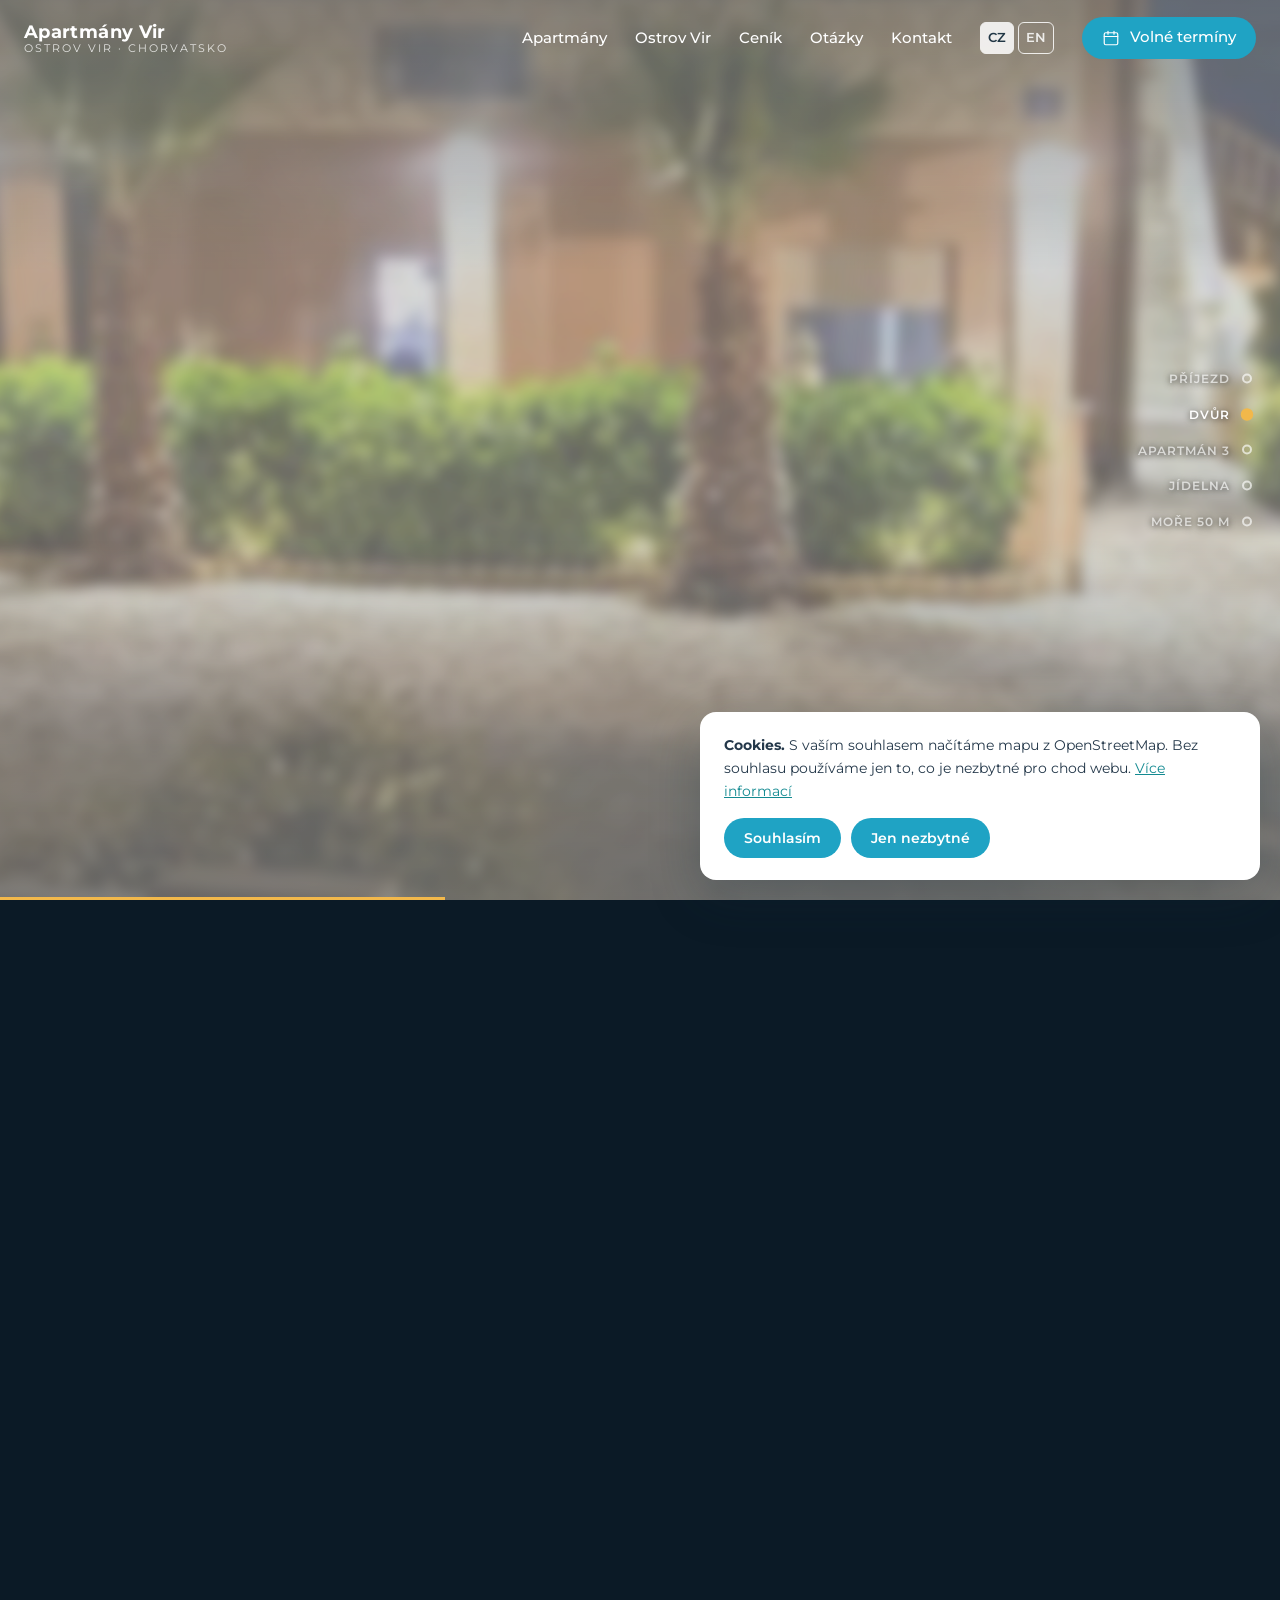
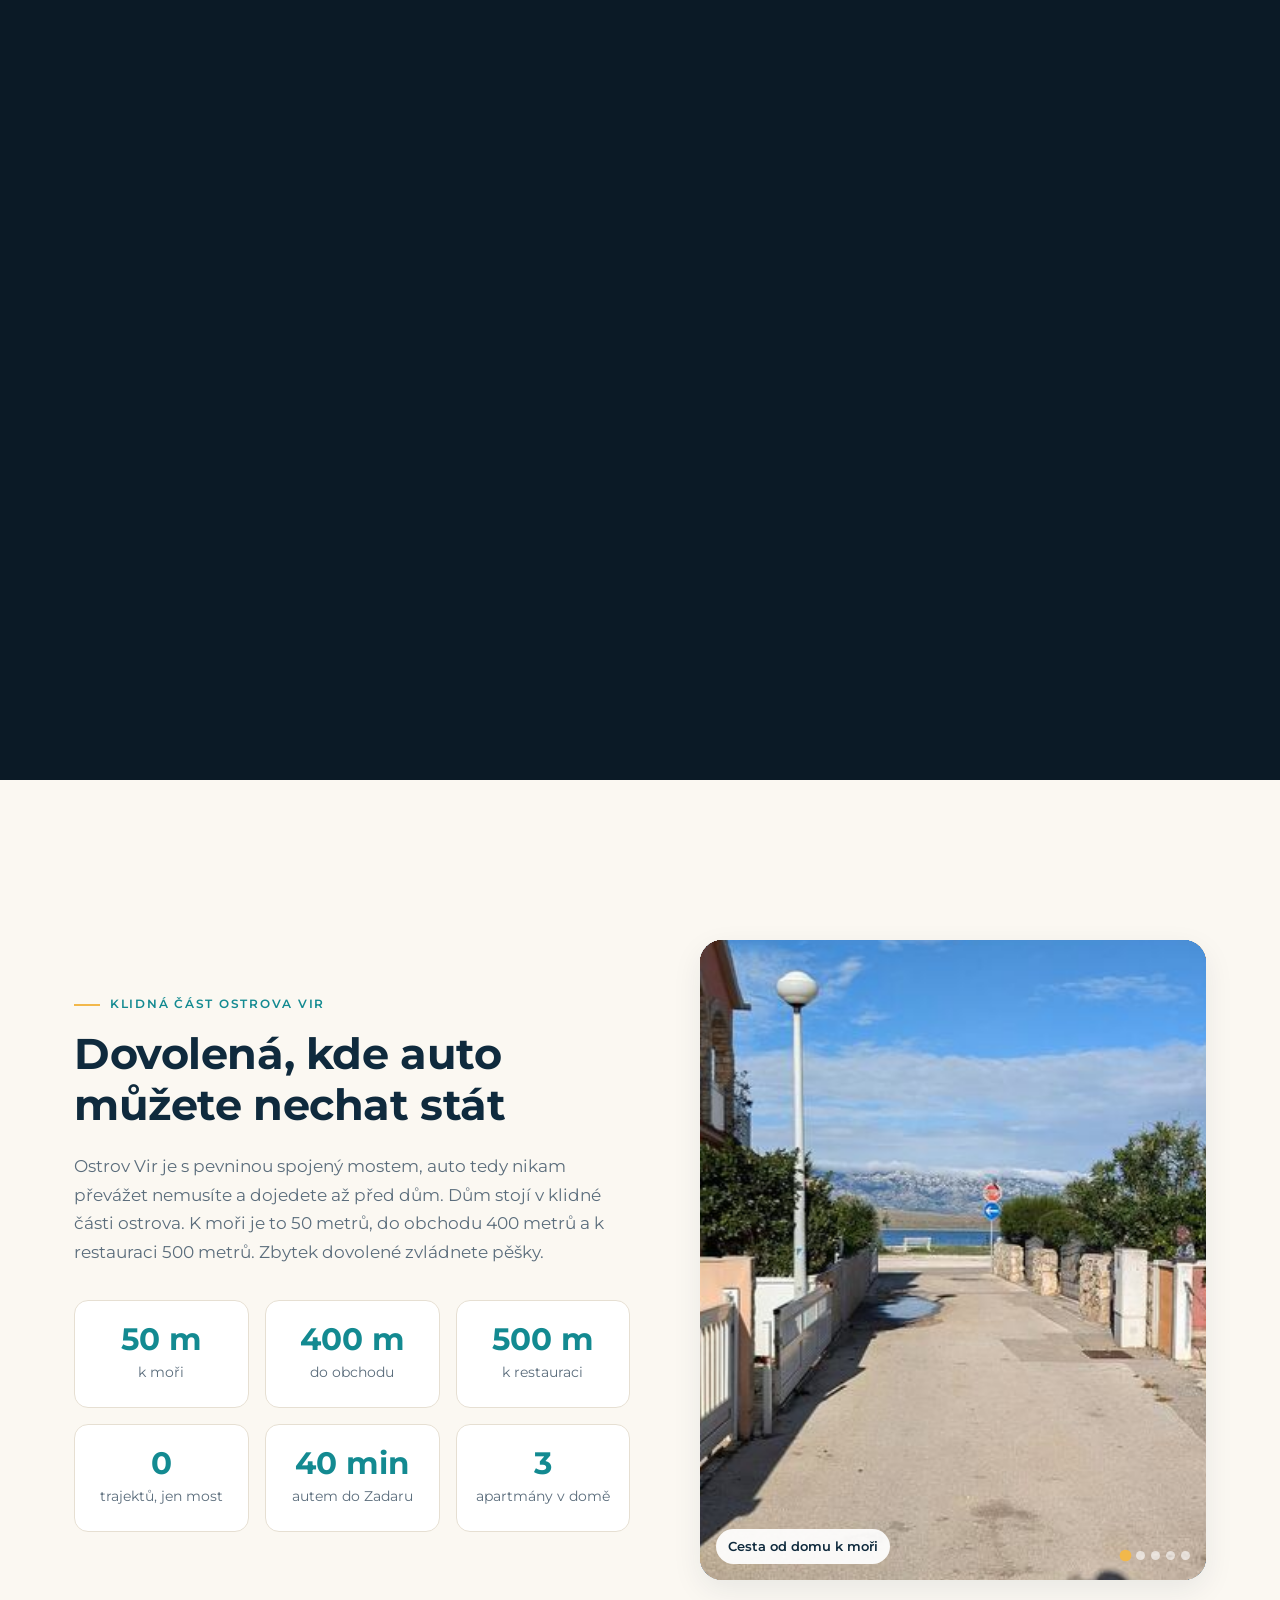
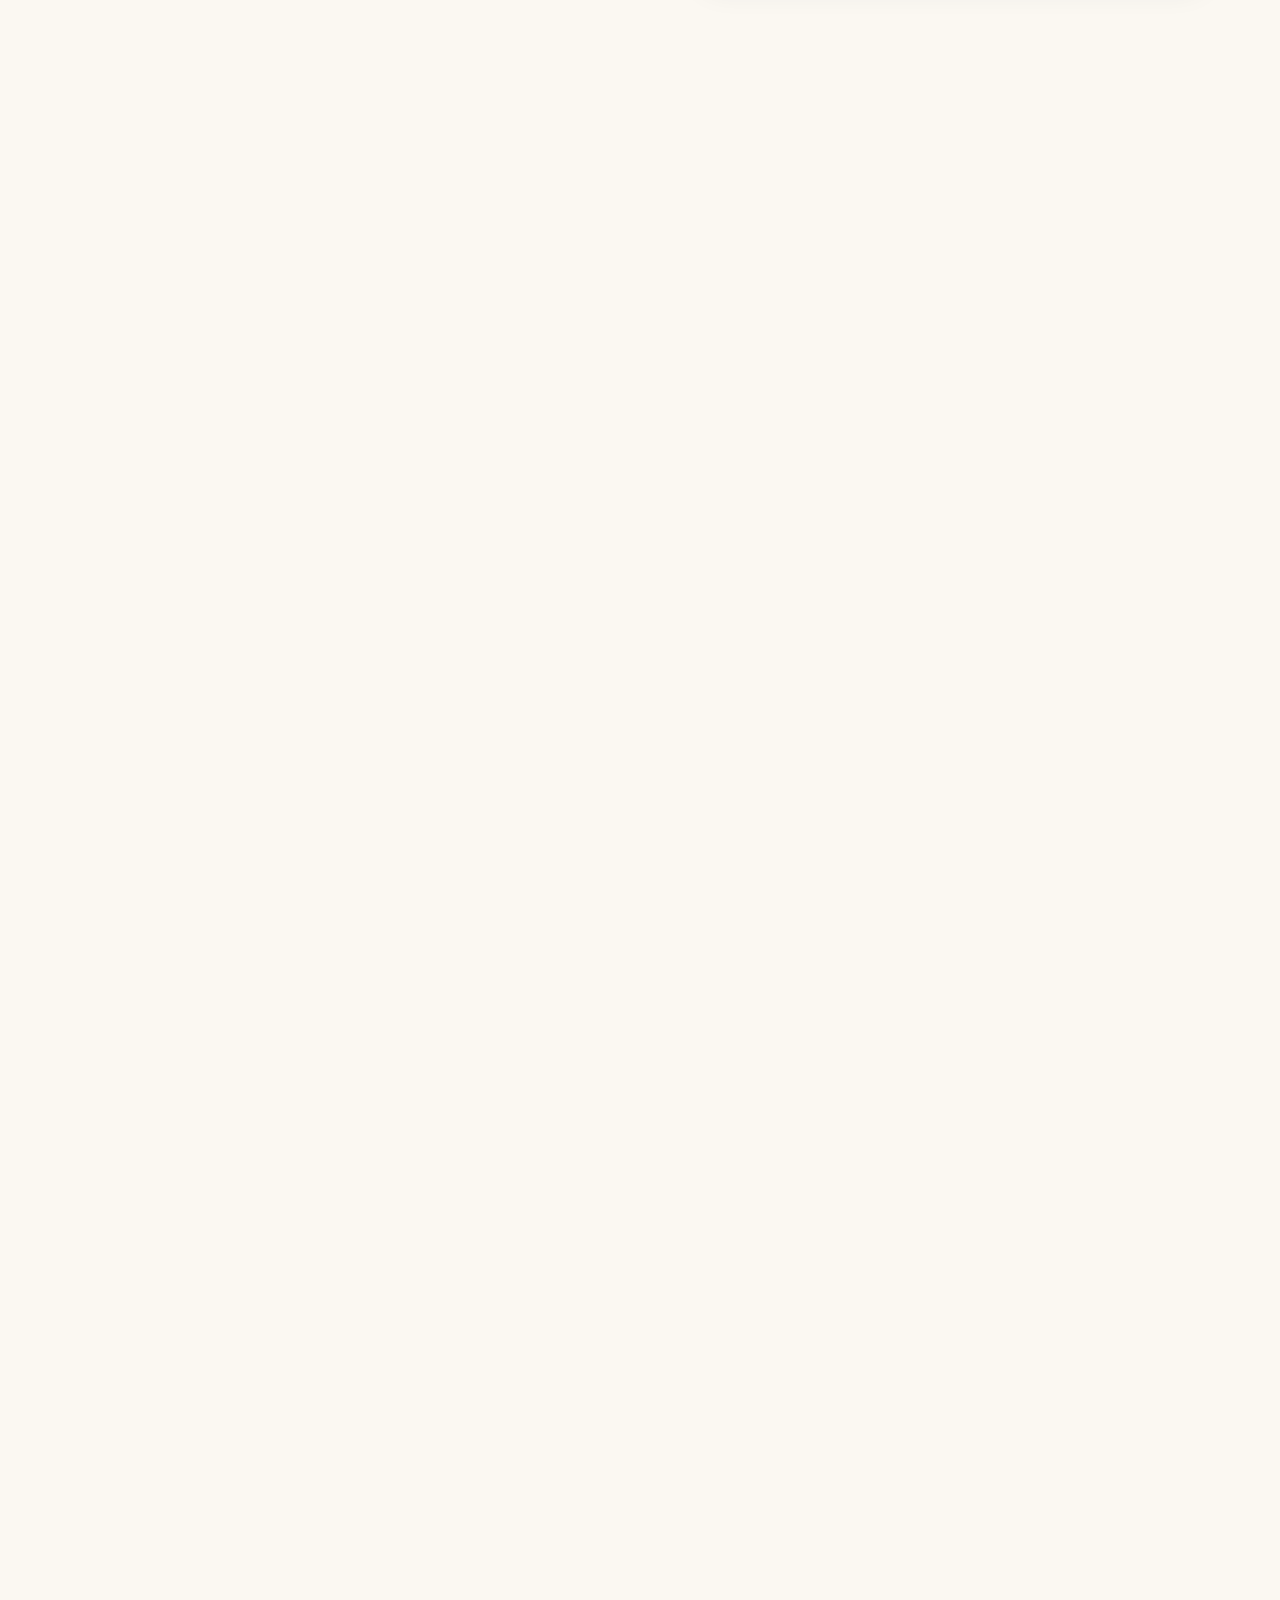
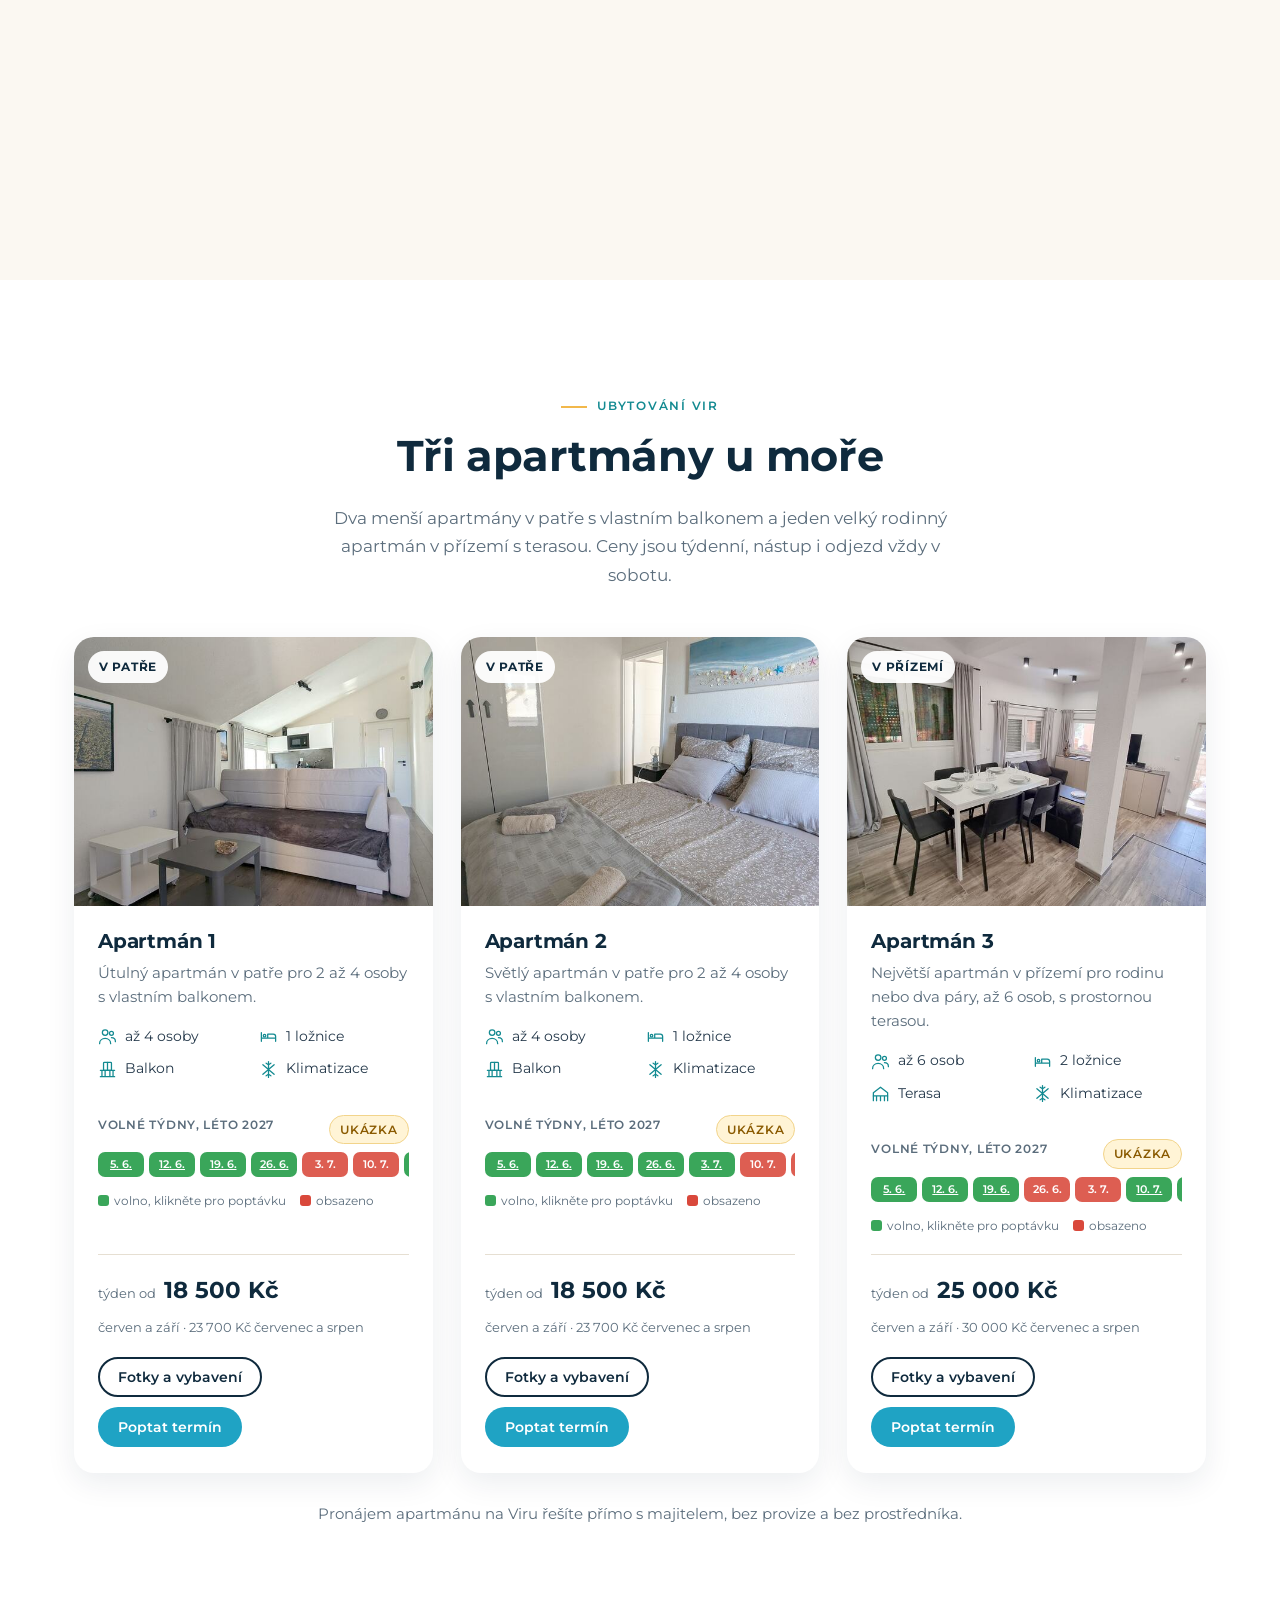
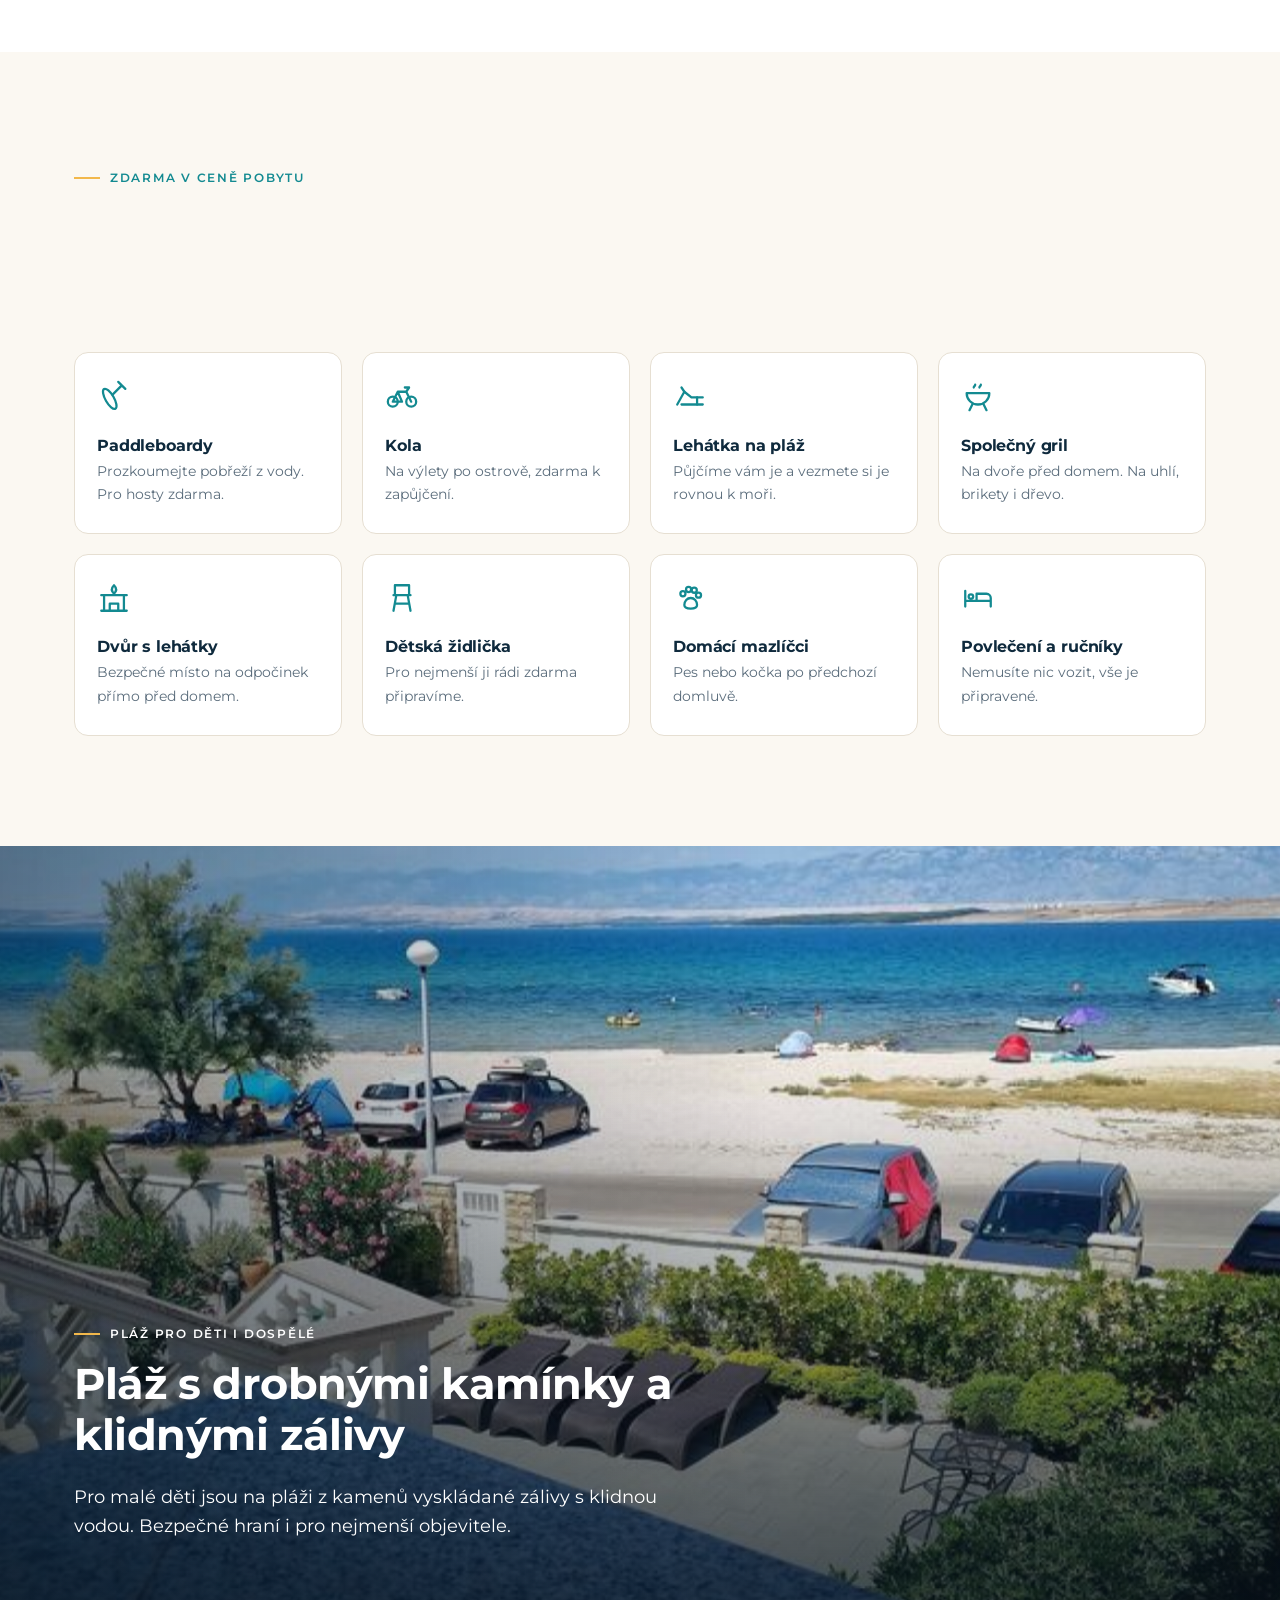
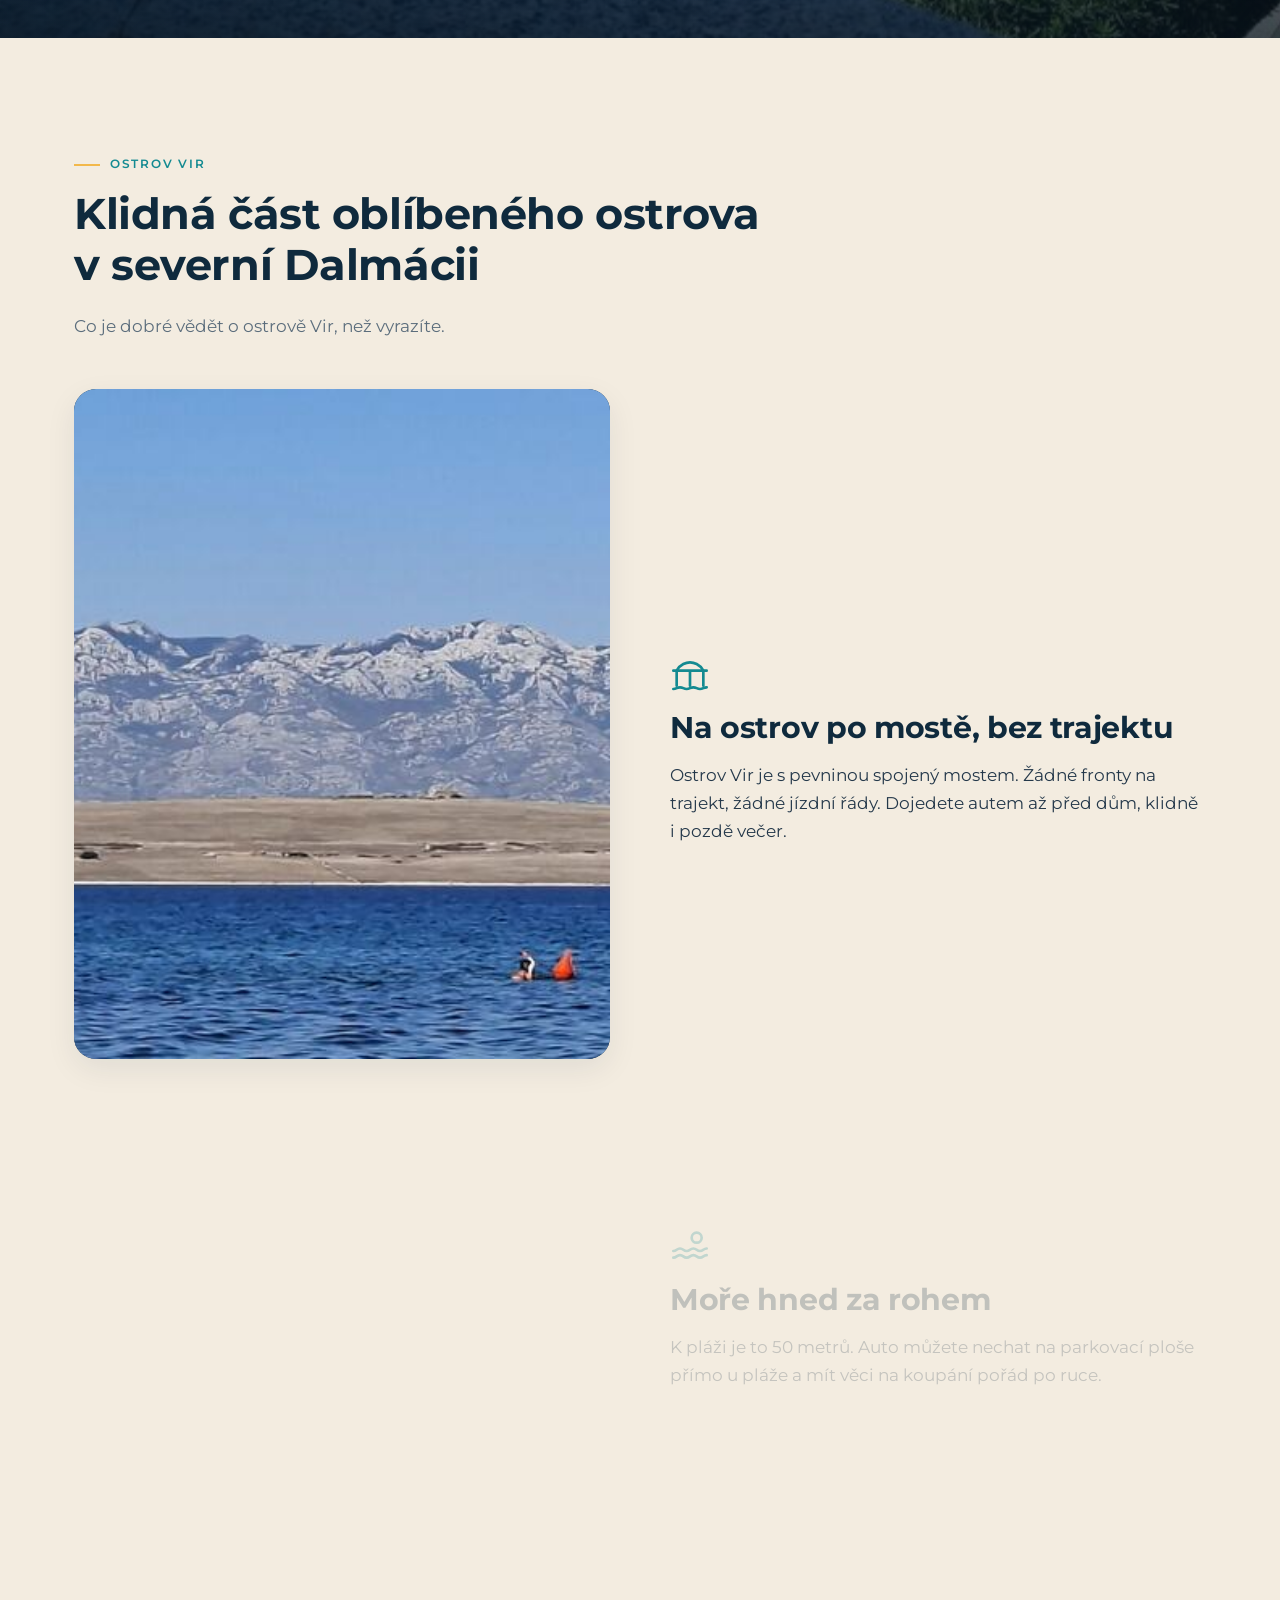
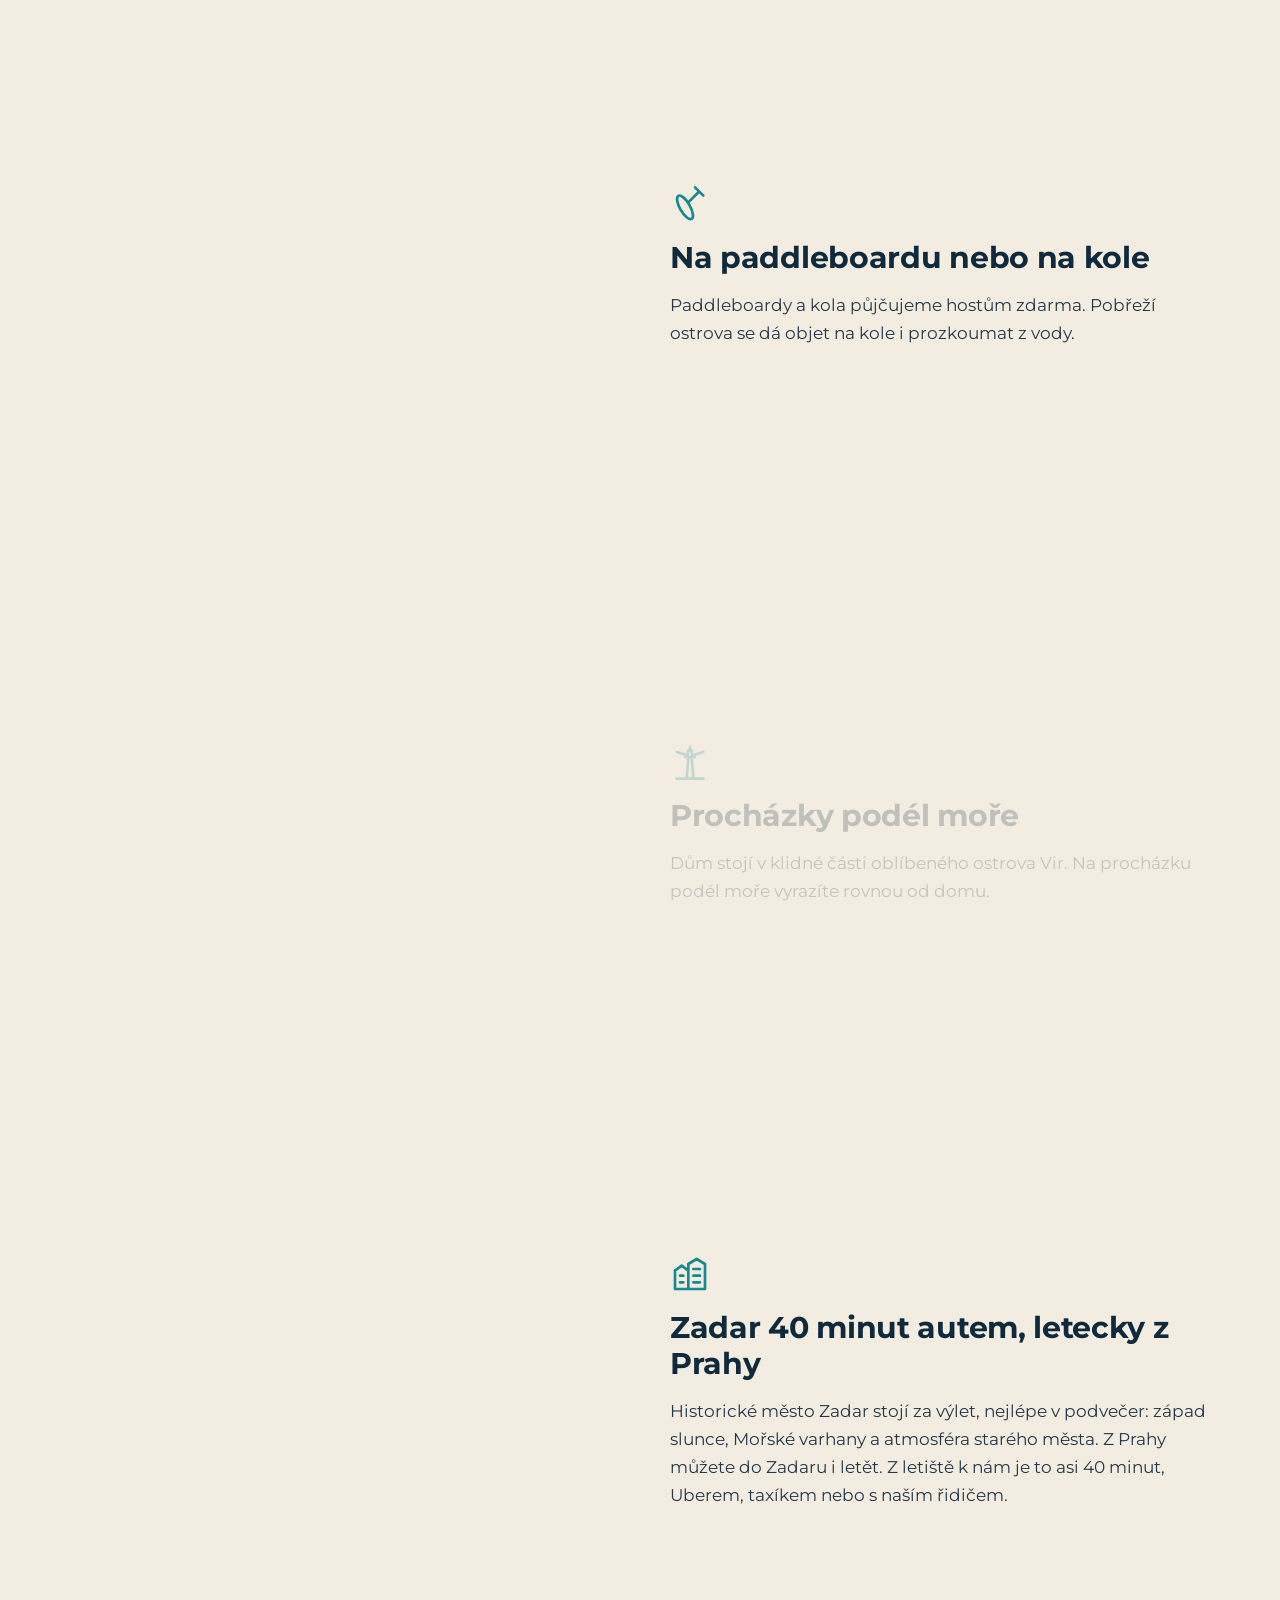
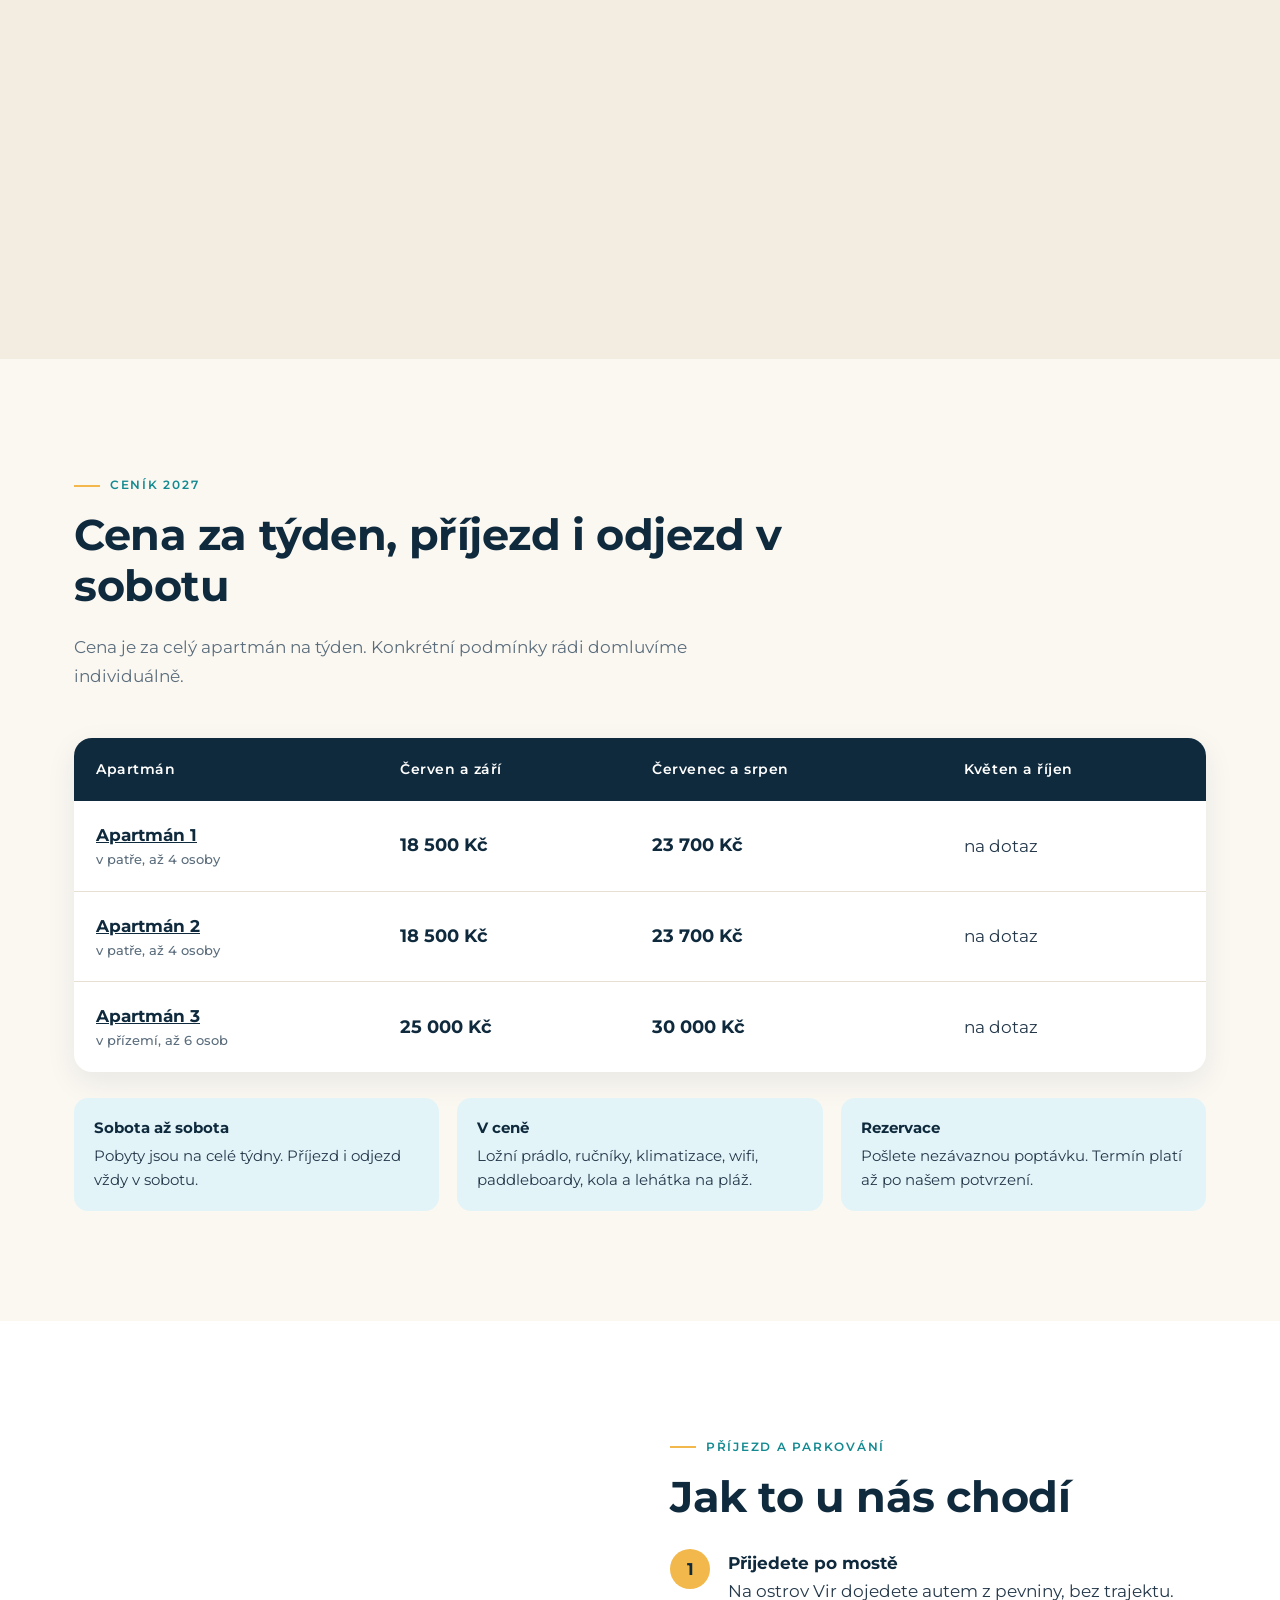
==== commit 1e586edc: "Doplnění wifi a televize do vybavení, upřesnění výhledu z balkonu a vzdálenosti obchodu Co-Authored-" ====
--- a/index.html
+++ b/index.html
@@ -73,6 +73,16 @@
     },
     {
      "@type": "LocationFeatureSpecification",
+     "name": "Wifi",
+     "value": true
+    },
+    {
+     "@type": "LocationFeatureSpecification",
+     "name": "Televize",
+     "value": true
+    },
+    {
+     "@type": "LocationFeatureSpecification",
      "name": "Ložní prádlo a ručníky",
      "value": true
     },
@@ -205,6 +215,16 @@
     {
      "@type": "LocationFeatureSpecification",
      "name": "Klimatizace",
+     "value": true
+    },
+    {
+     "@type": "LocationFeatureSpecification",
+     "name": "Wifi",
+     "value": true
+    },
+    {
+     "@type": "LocationFeatureSpecification",
+     "name": "Televize",
      "value": true
     },
     {
@@ -292,6 +312,16 @@
     },
     {
      "@type": "LocationFeatureSpecification",
+     "name": "Wifi",
+     "value": true
+    },
+    {
+     "@type": "LocationFeatureSpecification",
+     "name": "Televize",
+     "value": true
+    },
+    {
+     "@type": "LocationFeatureSpecification",
      "name": "Ložní prádlo a ručníky",
      "value": true
     },
@@ -375,6 +405,16 @@
     },
     {
      "@type": "LocationFeatureSpecification",
+     "name": "Wifi",
+     "value": true
+    },
+    {
+     "@type": "LocationFeatureSpecification",
+     "name": "Televize",
+     "value": true
+    },
+    {
+     "@type": "LocationFeatureSpecification",
      "name": "Ložní prádlo a ručníky",
      "value": true
     },
@@ -527,7 +567,7 @@
      "name": "Co je v ceně pobytu?",
      "acceptedAnswer": {
       "@type": "Answer",
-      "text": "Ložní prádlo a ručníky, klimatizace a zdarma k zapůjčení paddleboardy, kola a lehátka na pláž. Na dvoře před domem je společný gril a lehátka."
+      "text": "Ložní prádlo a ručníky, klimatizace, wifi a zdarma k zapůjčení paddleboardy, kola a lehátka na pláž. Na dvoře před domem je společný gril a lehátka."
      }
     },
     {
@@ -814,7 +854,7 @@
   </div>
   <div class="cenik-pozn">
    <div data-reveal data-delay="1"><b>Sobota až sobota</b>Pobyty jsou na celé týdny. Příjezd i odjezd vždy v sobotu.</div>
-   <div data-reveal data-delay="2"><b>V ceně</b>Ložní prádlo, ručníky, klimatizace, paddleboardy, kola a lehátka na pláž.</div>
+   <div data-reveal data-delay="2"><b>V ceně</b>Ložní prádlo, ručníky, klimatizace, wifi, paddleboardy, kola a lehátka na pláž.</div>
    <div data-reveal data-delay="3"><b>Rezervace</b>Pošlete nezávaznou poptávku. Termín platí až po našem potvrzení.</div>
   </div>
  </div>
@@ -865,7 +905,7 @@
    <h2 data-reveal data-delay="1">Otázky a odpovědi o ubytování na Viru</h2>
   </div>
   <div class="faq">
-   <details data-reveal><summary>Kde leží ostrov Vir?</summary><p>Ostrov Vir leží v severní Dalmácii v Chorvatsku, nedaleko Zadaru. S pevninou je spojený mostem, takže se na něj dostanete autem kdykoli, bez čekání na trajekt.</p></details><details data-reveal><summary>Jezdí se na ostrov Vir trajektem?</summary><p>Ne. Ostrov Vir je s pevninou spojený mostem. Do apartmánů dojedete autem až před dům.</p></details><details data-reveal><summary>Jak daleko je to do Zadaru?</summary><p>Historický Zadar je od apartmánů asi 40 minut autem. Nejhezčí je v podvečer, kdy můžete vidět západ slunce a slyšet Mořské varhany.</p></details><details data-reveal><summary>Dá se na Vir letět z Prahy?</summary><p>Ano, využít můžete letecké spojení Praha a Zadar. Z letiště v Zadaru k apartmánům je to asi 40 minut autem. Auto si můžete půjčit přímo na letišti, nebo využít odvoz.</p></details><details data-reveal><summary>Potřebuji na Viru auto?</summary><p>Nemusíte. Z letiště v Zadaru k nám dojedete Uberem, orientačně kolem 50 EUR za osobní auto, nebo místním Taxi Vir, kolem 70 EUR, telefon a WhatsApp +385 99 76 47 554. Odvoz z letiště a zpět vám také rádi zajistíme s naším ověřeným řidičem za 50 EUR, stačí to napsat do poptávky. Pláž je 50 metrů od domu.</p></details><details data-reveal><summary>Mají odvozy z letiště dětské autosedačky?</summary><p>Autosedačky odvozy běžně nemají. Pokud ji pro dítě potřebujete, vezměte si ji s sebou do letadla. Letecké společnosti ji obvykle převážejí zdarma podobně jako dětský kočárek, podmínky si ale ověřte u svého dopravce.</p></details><details data-reveal><summary>Je ubytování vhodné pro rodiny s malými dětmi?</summary><p>Ano. Pláž s drobnými kamínky je 50 metrů od domu. Z kamenů jsou tu vyskládané zálivy s klidnou vodou, kde si můžou hrát i nejmenší děti. Na požádání zdarma připravíme dětskou jídelní židličku.</p></details><details data-reveal><summary>Kdy začíná a končí pobyt?</summary><p>Apartmány pronajímáme na celé týdny. Příjezd i odjezd je vždy v sobotu.</p></details><details data-reveal><summary>Kolik stojí týden v apartmánu?</summary><p>Apartmán 1 a 2 stojí v červnu a září 18 500 Kč za týden, v červenci a srpnu 23 700 Kč. Apartmán 3 stojí v červnu a září 25 000 Kč, v červenci a srpnu 30 000 Kč. Cena je za celý apartmán. Termíny v květnu a říjnu jsou na dotaz.</p></details><details data-reveal><summary>Co je v ceně pobytu?</summary><p>Ložní prádlo a ručníky, klimatizace a zdarma k zapůjčení paddleboardy, kola a lehátka na pláž. Na dvoře před domem je společný gril a lehátka.</p></details><details data-reveal><summary>Kde zaparkuji auto?</summary><p>Před domem je dvůr, kde v klidu vyložíte děti, kufry a nákupy. Potom prosíme o přeparkování na parkovací plochu přímo u pláže, 50 metrů od domu. Na dvoře tak zůstane klid a místo na odpočinek.</p></details><details data-reveal><summary>Můžu přijet se psem nebo kočkou?</summary><p>Ano, pobyt s domácím mazlíčkem je možný po předchozí domluvě. Napište nám to prosím do poptávky.</p></details><details data-reveal><summary>Je v apartmánu trouba?</summary><p>Trouba je v apartmánu 3 v přízemí. Apartmány 1 a 2 mají indukční varnou desku a mikrovlnnou troubu, troubu nemají.</p></details><details data-reveal><summary>Jak si apartmán zarezervuji?</summary><p>Pošlete nám nezávaznou poptávku přes formulář nebo e-mailem. Ozveme se s potvrzením termínu a dalšími podrobnostmi. Rezervace platí až po našem potvrzení.</p></details><details data-reveal><summary>Co si vzít s sebou?</summary><p>Povlečení ani ručníky nepotřebujete. Hodí se odpuzovač komárů do zásuvky, repelent na večerní posezení a zapalovač ke grilu.</p></details>
+   <details data-reveal><summary>Kde leží ostrov Vir?</summary><p>Ostrov Vir leží v severní Dalmácii v Chorvatsku, nedaleko Zadaru. S pevninou je spojený mostem, takže se na něj dostanete autem kdykoli, bez čekání na trajekt.</p></details><details data-reveal><summary>Jezdí se na ostrov Vir trajektem?</summary><p>Ne. Ostrov Vir je s pevninou spojený mostem. Do apartmánů dojedete autem až před dům.</p></details><details data-reveal><summary>Jak daleko je to do Zadaru?</summary><p>Historický Zadar je od apartmánů asi 40 minut autem. Nejhezčí je v podvečer, kdy můžete vidět západ slunce a slyšet Mořské varhany.</p></details><details data-reveal><summary>Dá se na Vir letět z Prahy?</summary><p>Ano, využít můžete letecké spojení Praha a Zadar. Z letiště v Zadaru k apartmánům je to asi 40 minut autem. Auto si můžete půjčit přímo na letišti, nebo využít odvoz.</p></details><details data-reveal><summary>Potřebuji na Viru auto?</summary><p>Nemusíte. Z letiště v Zadaru k nám dojedete Uberem, orientačně kolem 50 EUR za osobní auto, nebo místním Taxi Vir, kolem 70 EUR, telefon a WhatsApp +385 99 76 47 554. Odvoz z letiště a zpět vám také rádi zajistíme s naším ověřeným řidičem za 50 EUR, stačí to napsat do poptávky. Pláž je 50 metrů od domu.</p></details><details data-reveal><summary>Mají odvozy z letiště dětské autosedačky?</summary><p>Autosedačky odvozy běžně nemají. Pokud ji pro dítě potřebujete, vezměte si ji s sebou do letadla. Letecké společnosti ji obvykle převážejí zdarma podobně jako dětský kočárek, podmínky si ale ověřte u svého dopravce.</p></details><details data-reveal><summary>Je ubytování vhodné pro rodiny s malými dětmi?</summary><p>Ano. Pláž s drobnými kamínky je 50 metrů od domu. Z kamenů jsou tu vyskládané zálivy s klidnou vodou, kde si můžou hrát i nejmenší děti. Na požádání zdarma připravíme dětskou jídelní židličku.</p></details><details data-reveal><summary>Kdy začíná a končí pobyt?</summary><p>Apartmány pronajímáme na celé týdny. Příjezd i odjezd je vždy v sobotu.</p></details><details data-reveal><summary>Kolik stojí týden v apartmánu?</summary><p>Apartmán 1 a 2 stojí v červnu a září 18 500 Kč za týden, v červenci a srpnu 23 700 Kč. Apartmán 3 stojí v červnu a září 25 000 Kč, v červenci a srpnu 30 000 Kč. Cena je za celý apartmán. Termíny v květnu a říjnu jsou na dotaz.</p></details><details data-reveal><summary>Co je v ceně pobytu?</summary><p>Ložní prádlo a ručníky, klimatizace, wifi a zdarma k zapůjčení paddleboardy, kola a lehátka na pláž. Na dvoře před domem je společný gril a lehátka.</p></details><details data-reveal><summary>Kde zaparkuji auto?</summary><p>Před domem je dvůr, kde v klidu vyložíte děti, kufry a nákupy. Potom prosíme o přeparkování na parkovací plochu přímo u pláže, 50 metrů od domu. Na dvoře tak zůstane klid a místo na odpočinek.</p></details><details data-reveal><summary>Můžu přijet se psem nebo kočkou?</summary><p>Ano, pobyt s domácím mazlíčkem je možný po předchozí domluvě. Napište nám to prosím do poptávky.</p></details><details data-reveal><summary>Je v apartmánu trouba?</summary><p>Trouba je v apartmánu 3 v přízemí. Apartmány 1 a 2 mají indukční varnou desku a mikrovlnnou troubu, troubu nemají.</p></details><details data-reveal><summary>Jak si apartmán zarezervuji?</summary><p>Pošlete nám nezávaznou poptávku přes formulář nebo e-mailem. Ozveme se s potvrzením termínu a dalšími podrobnostmi. Rezervace platí až po našem potvrzení.</p></details><details data-reveal><summary>Co si vzít s sebou?</summary><p>Povlečení ani ručníky nepotřebujete. Hodí se odpuzovač komárů do zásuvky, repelent na večerní posezení a zapalovač ke grilu.</p></details>
   </div>
  </div>
 </section>
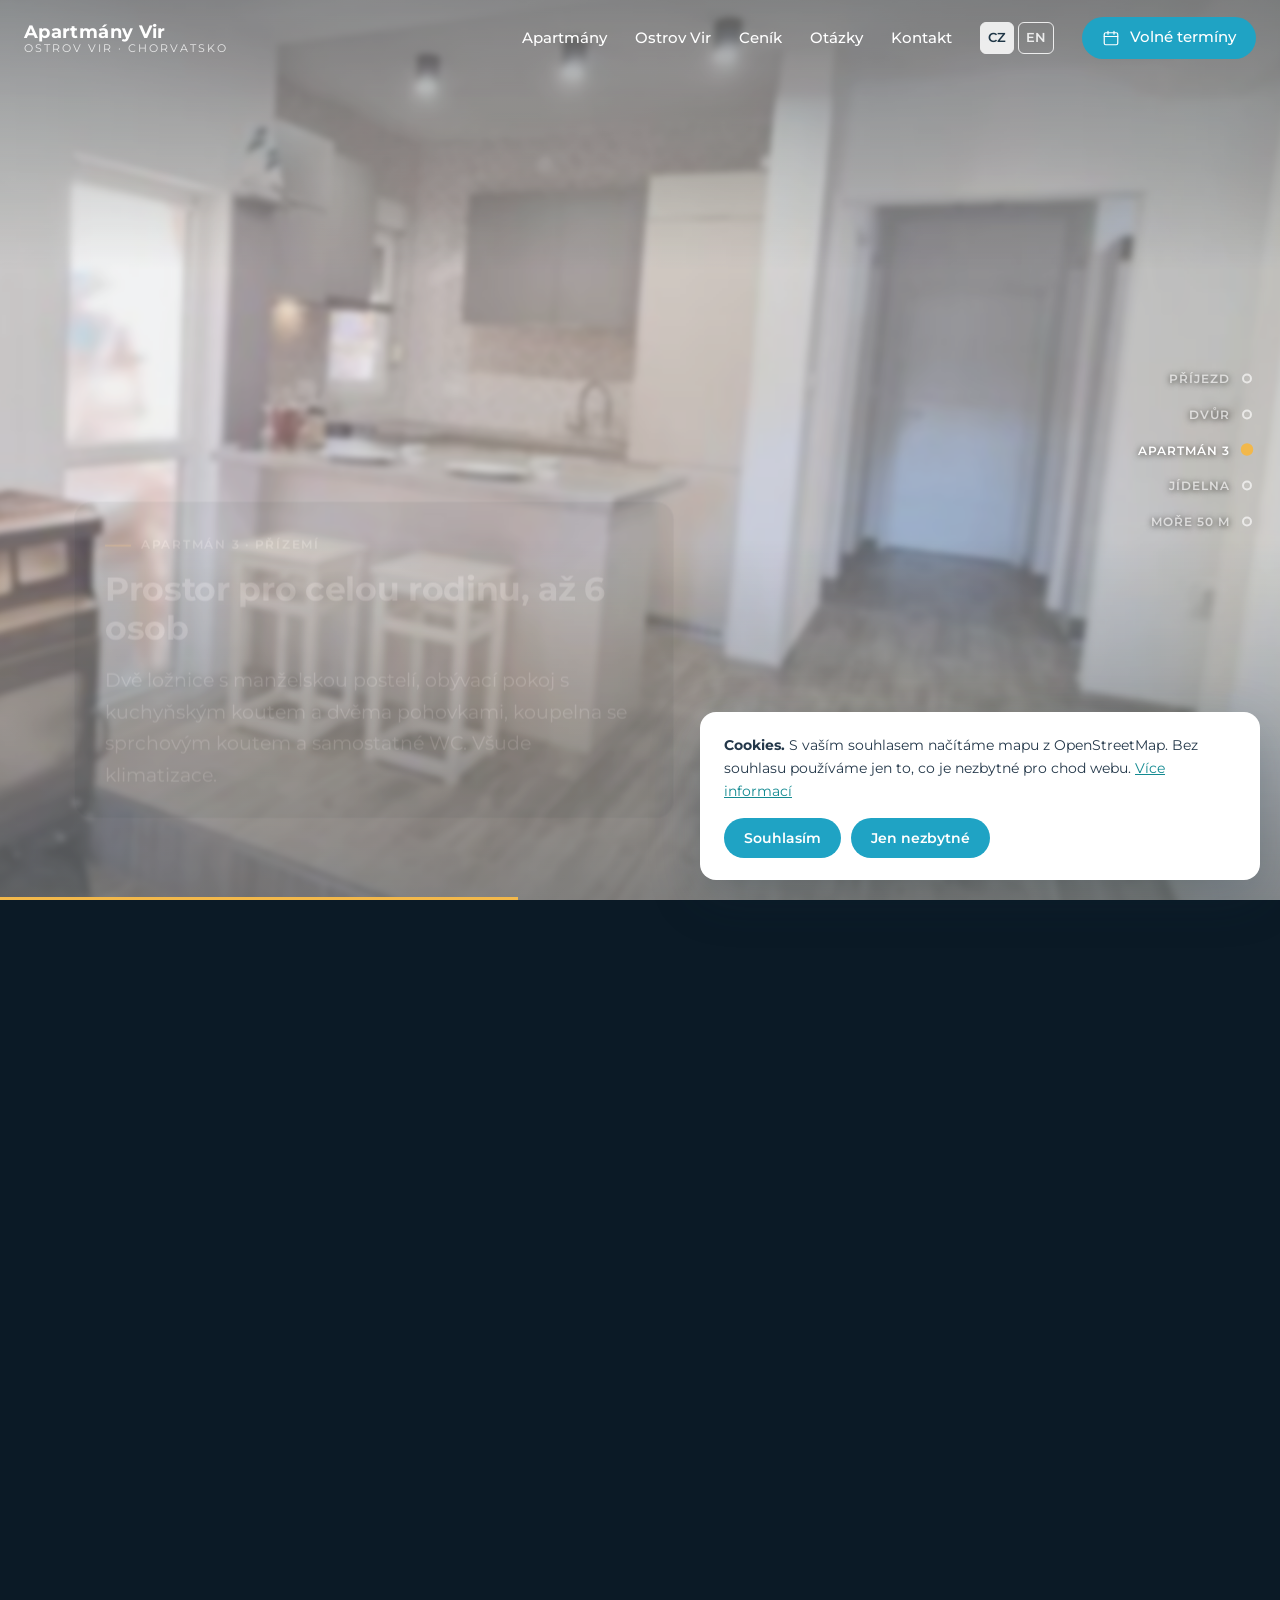
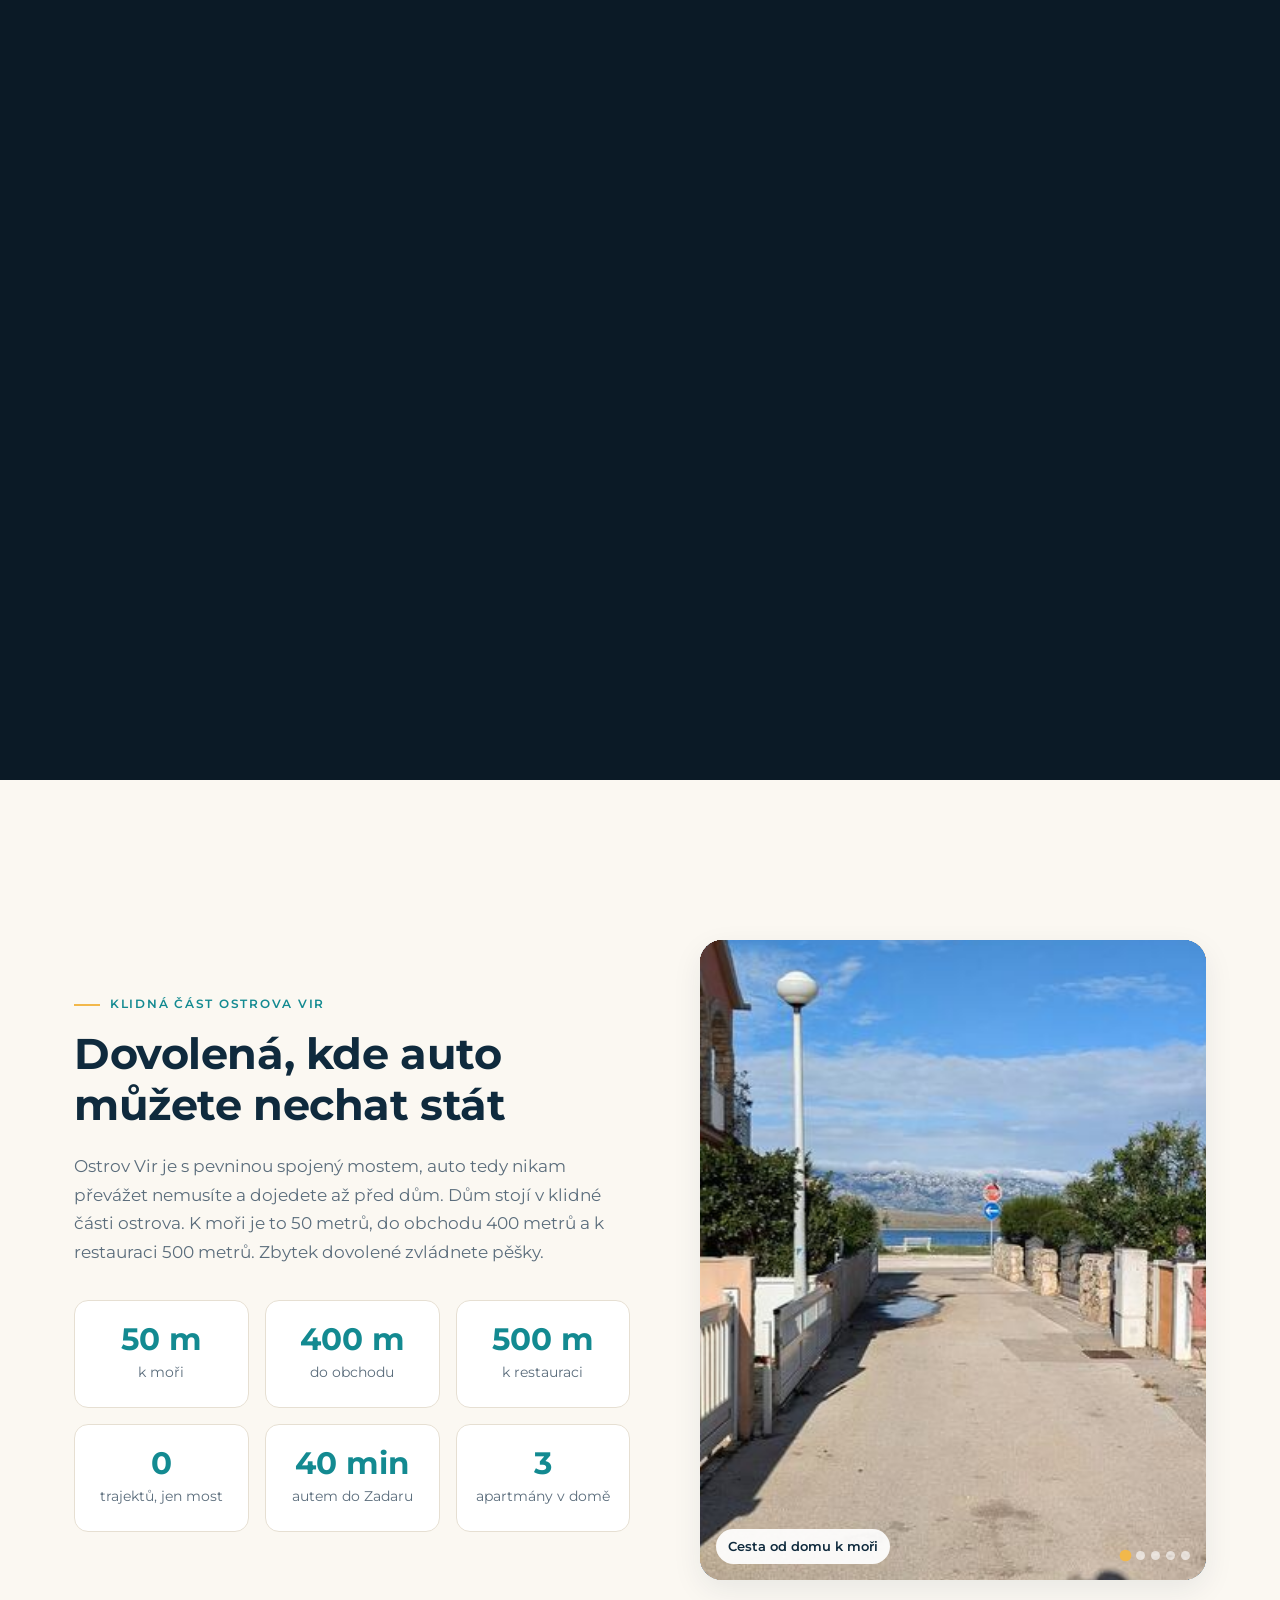
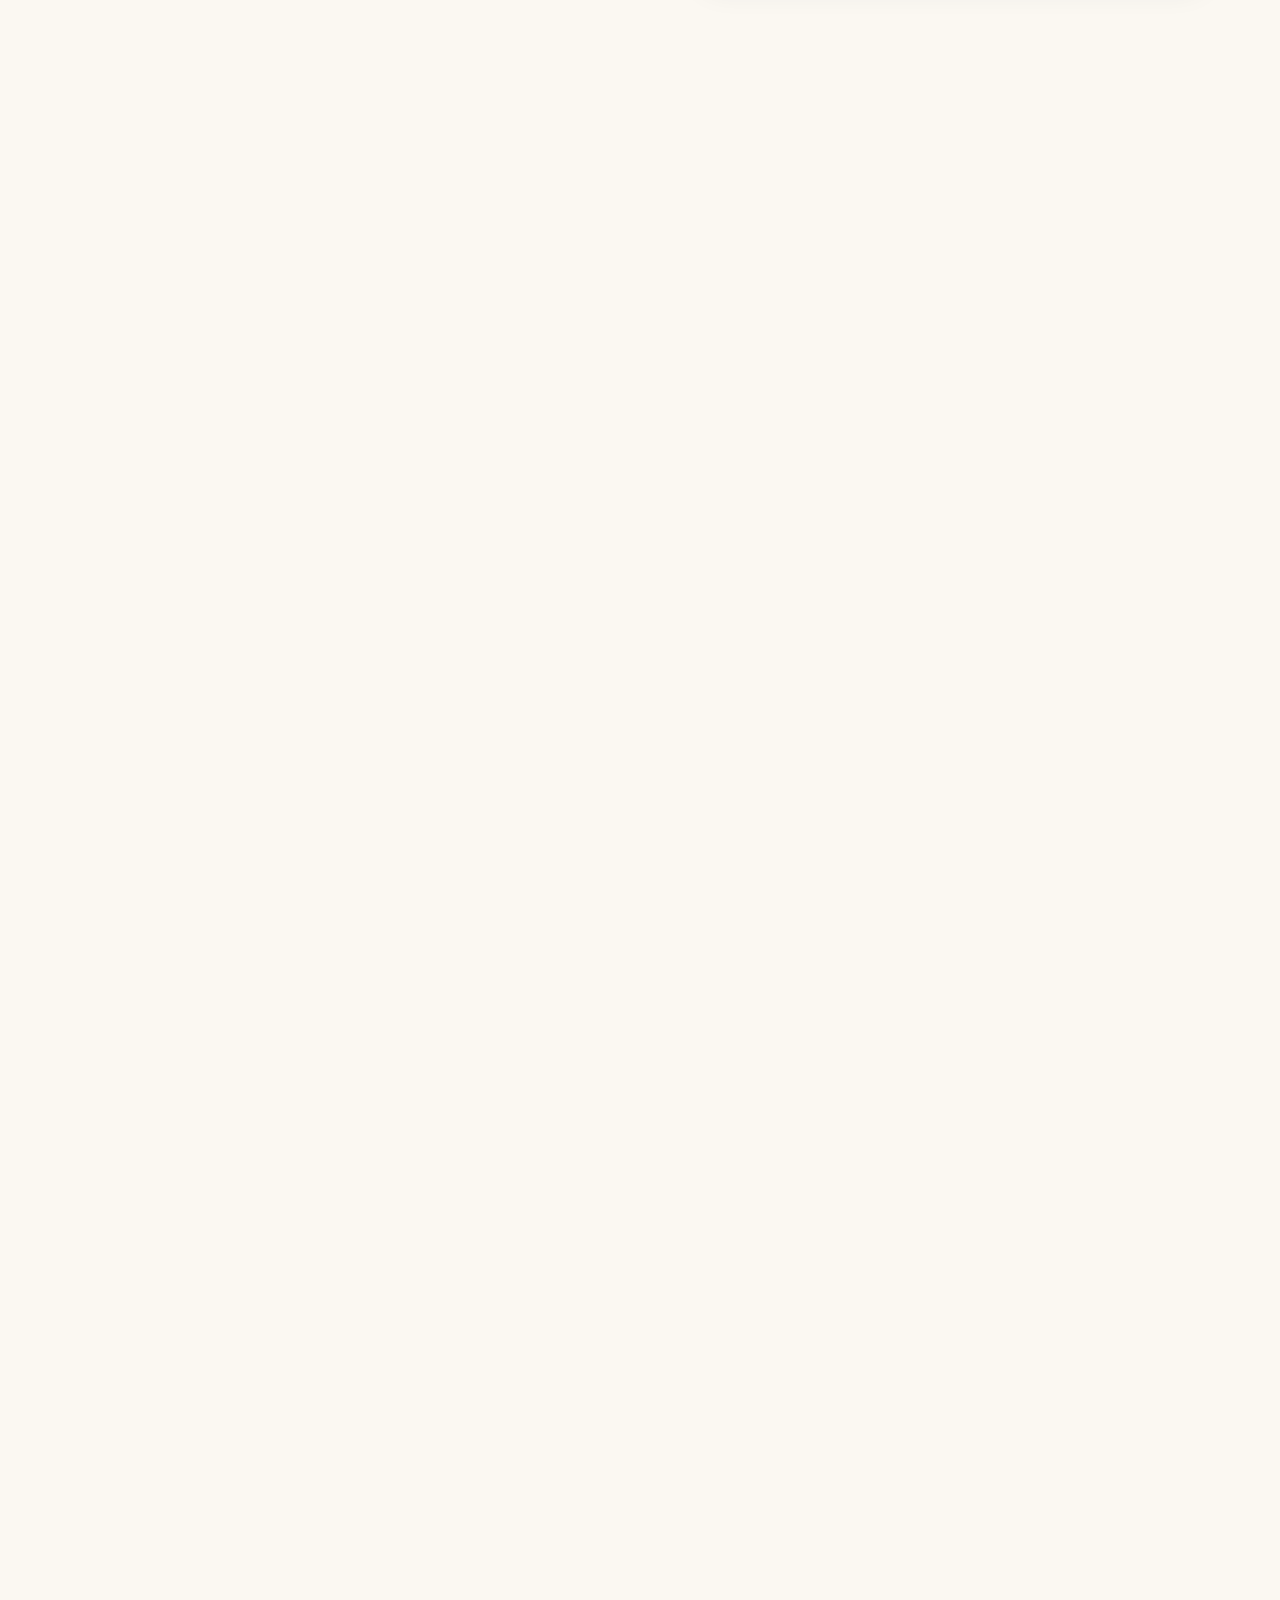
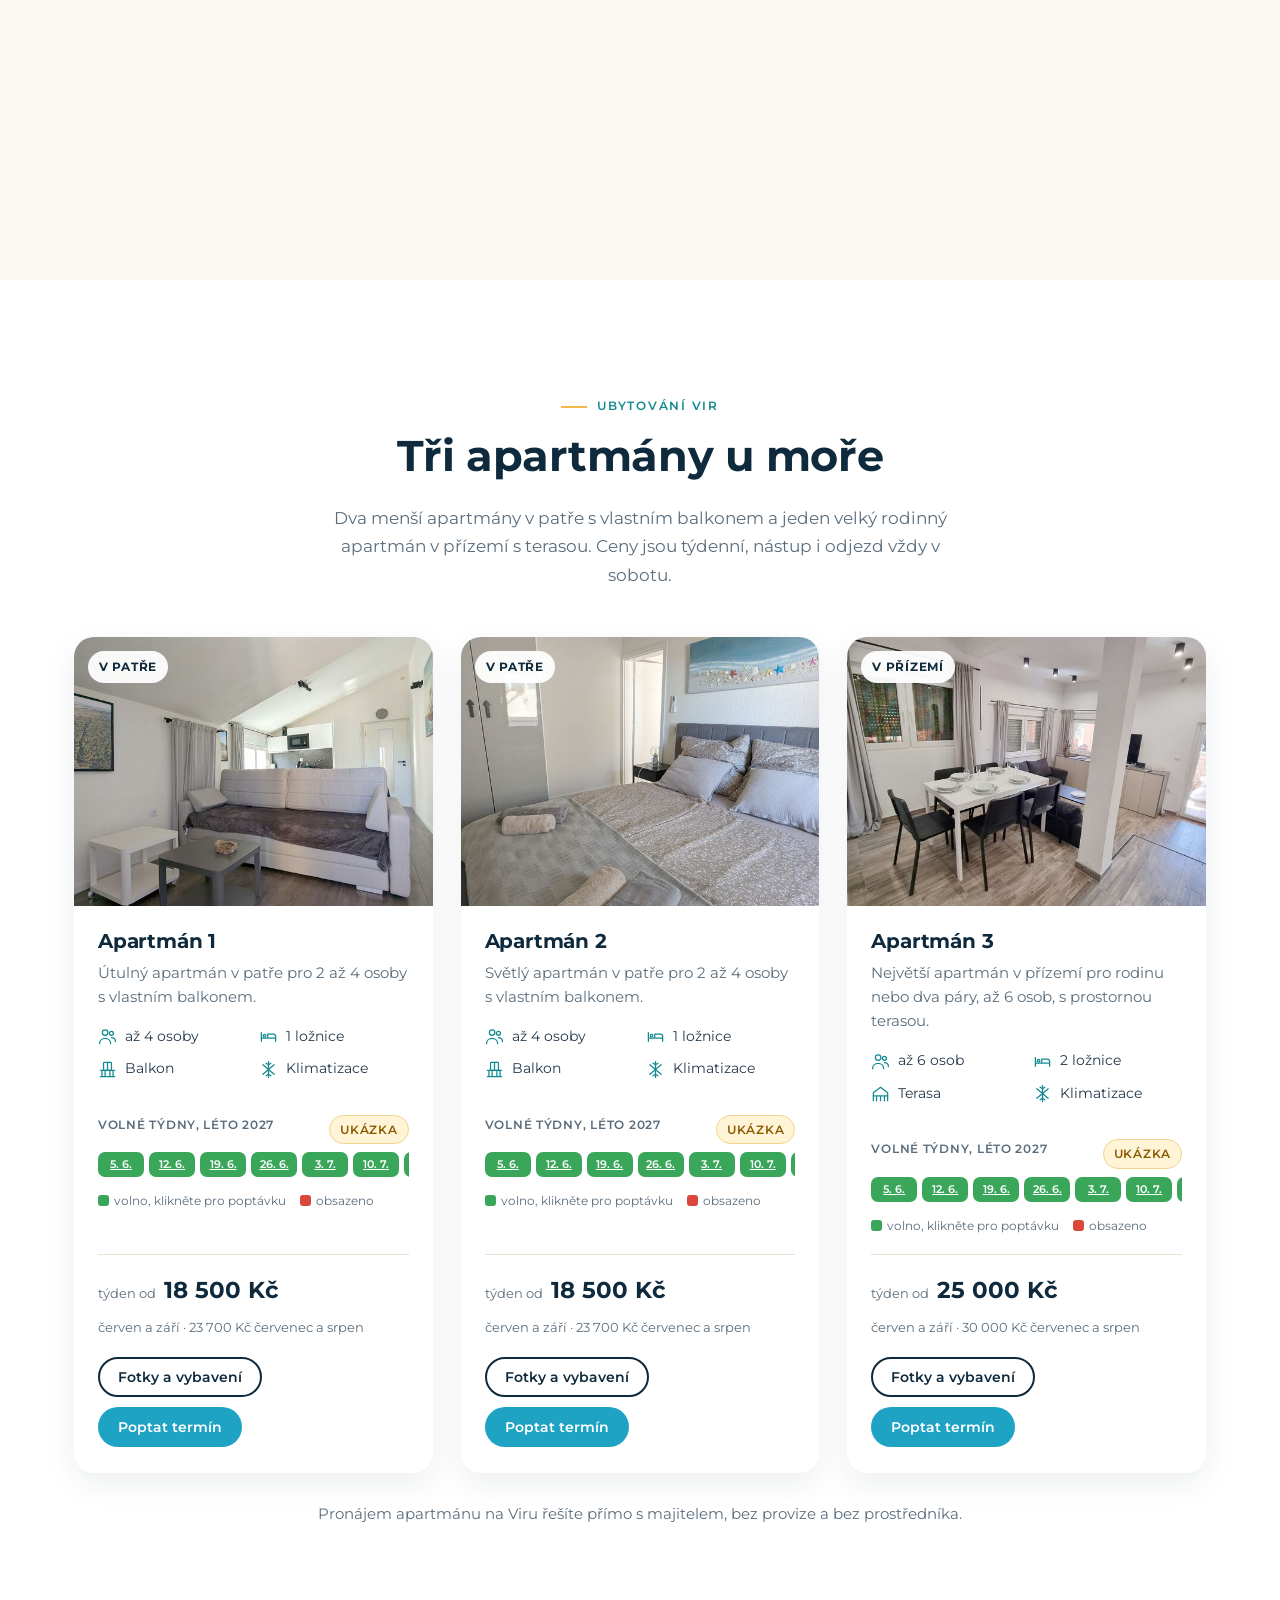
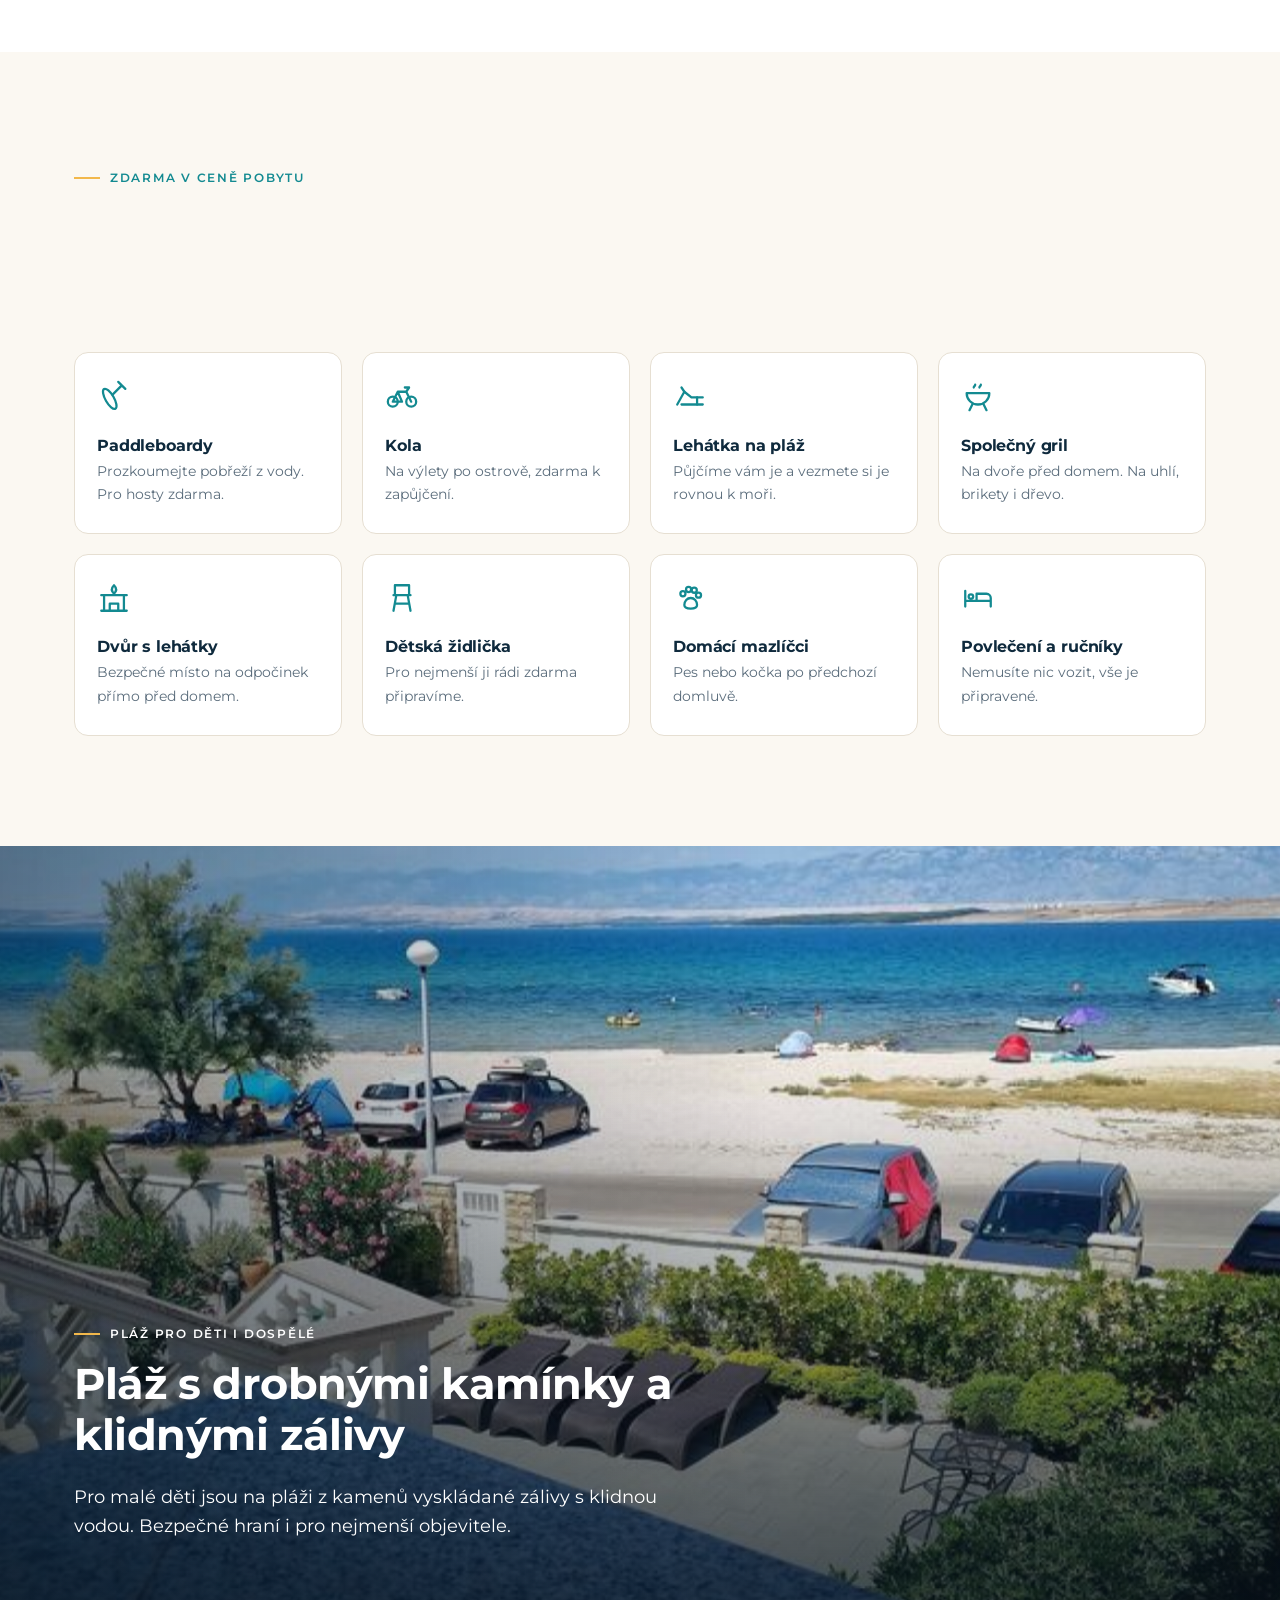
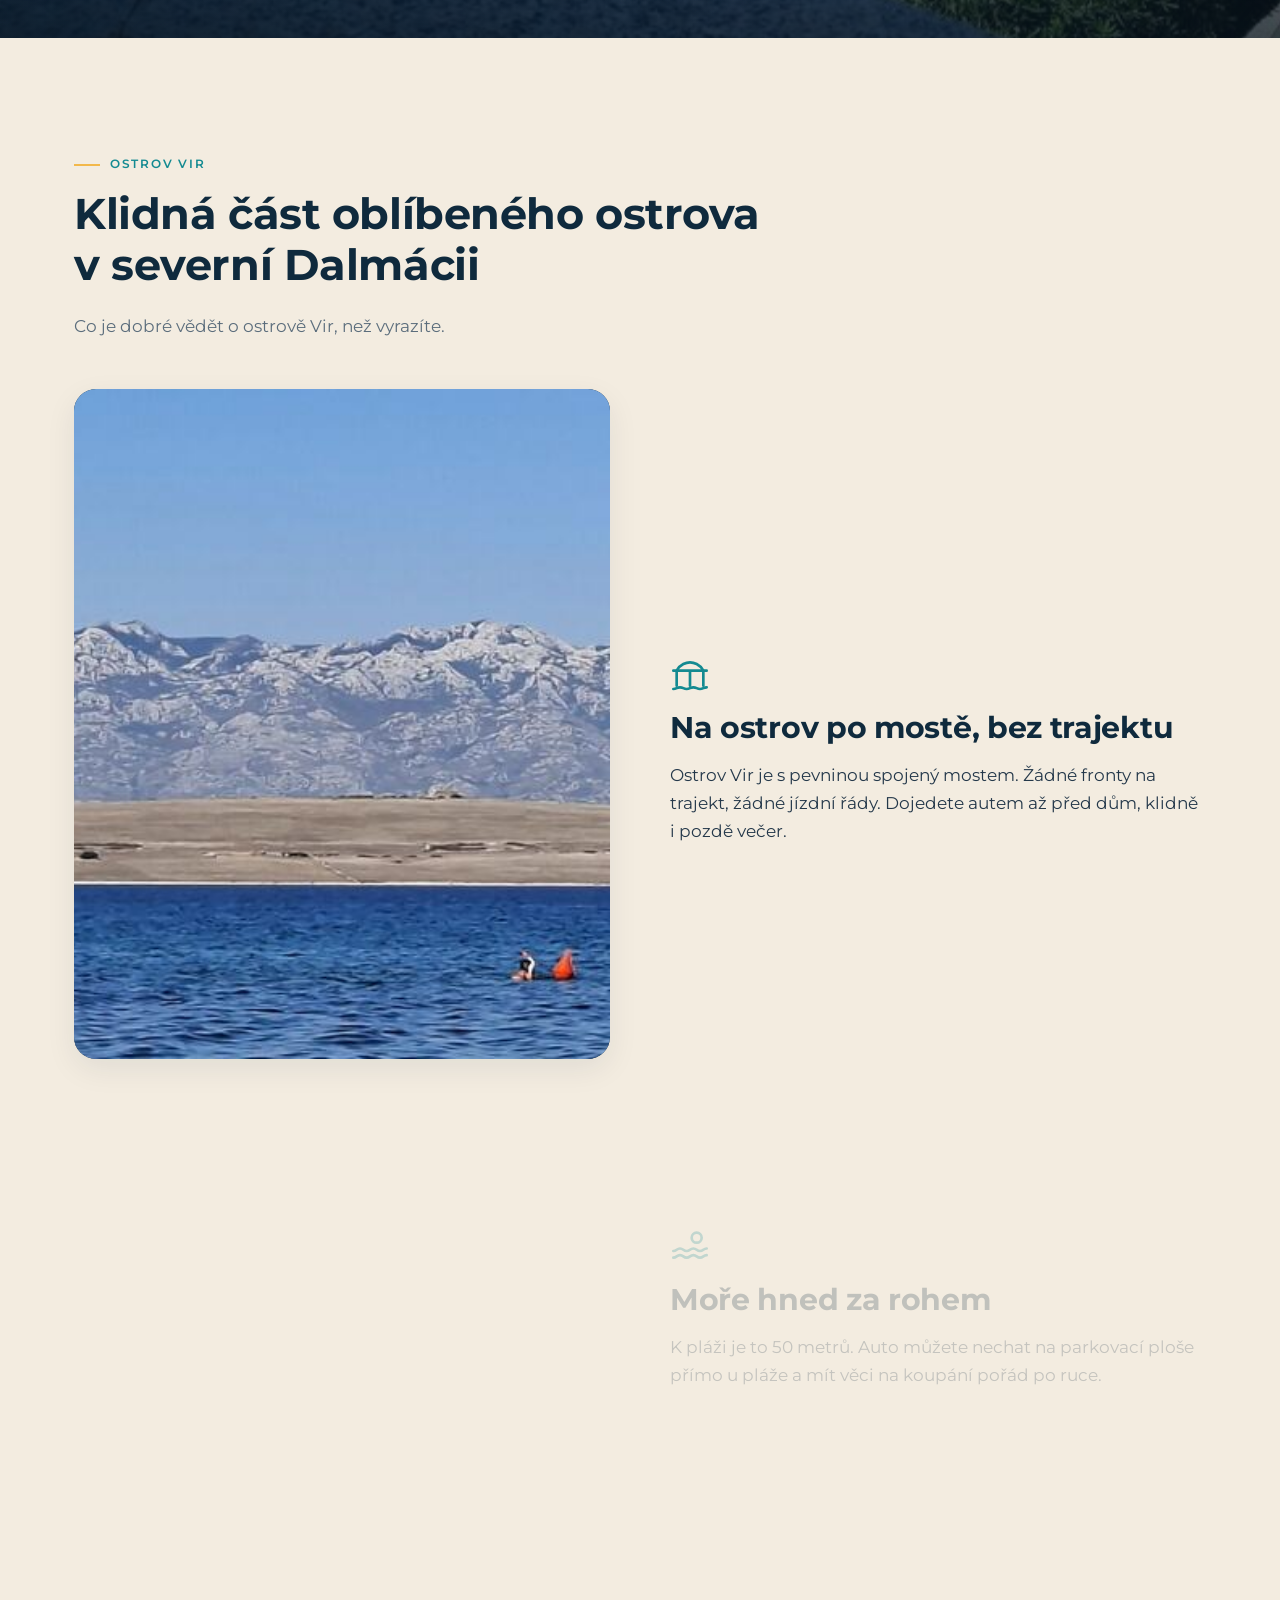
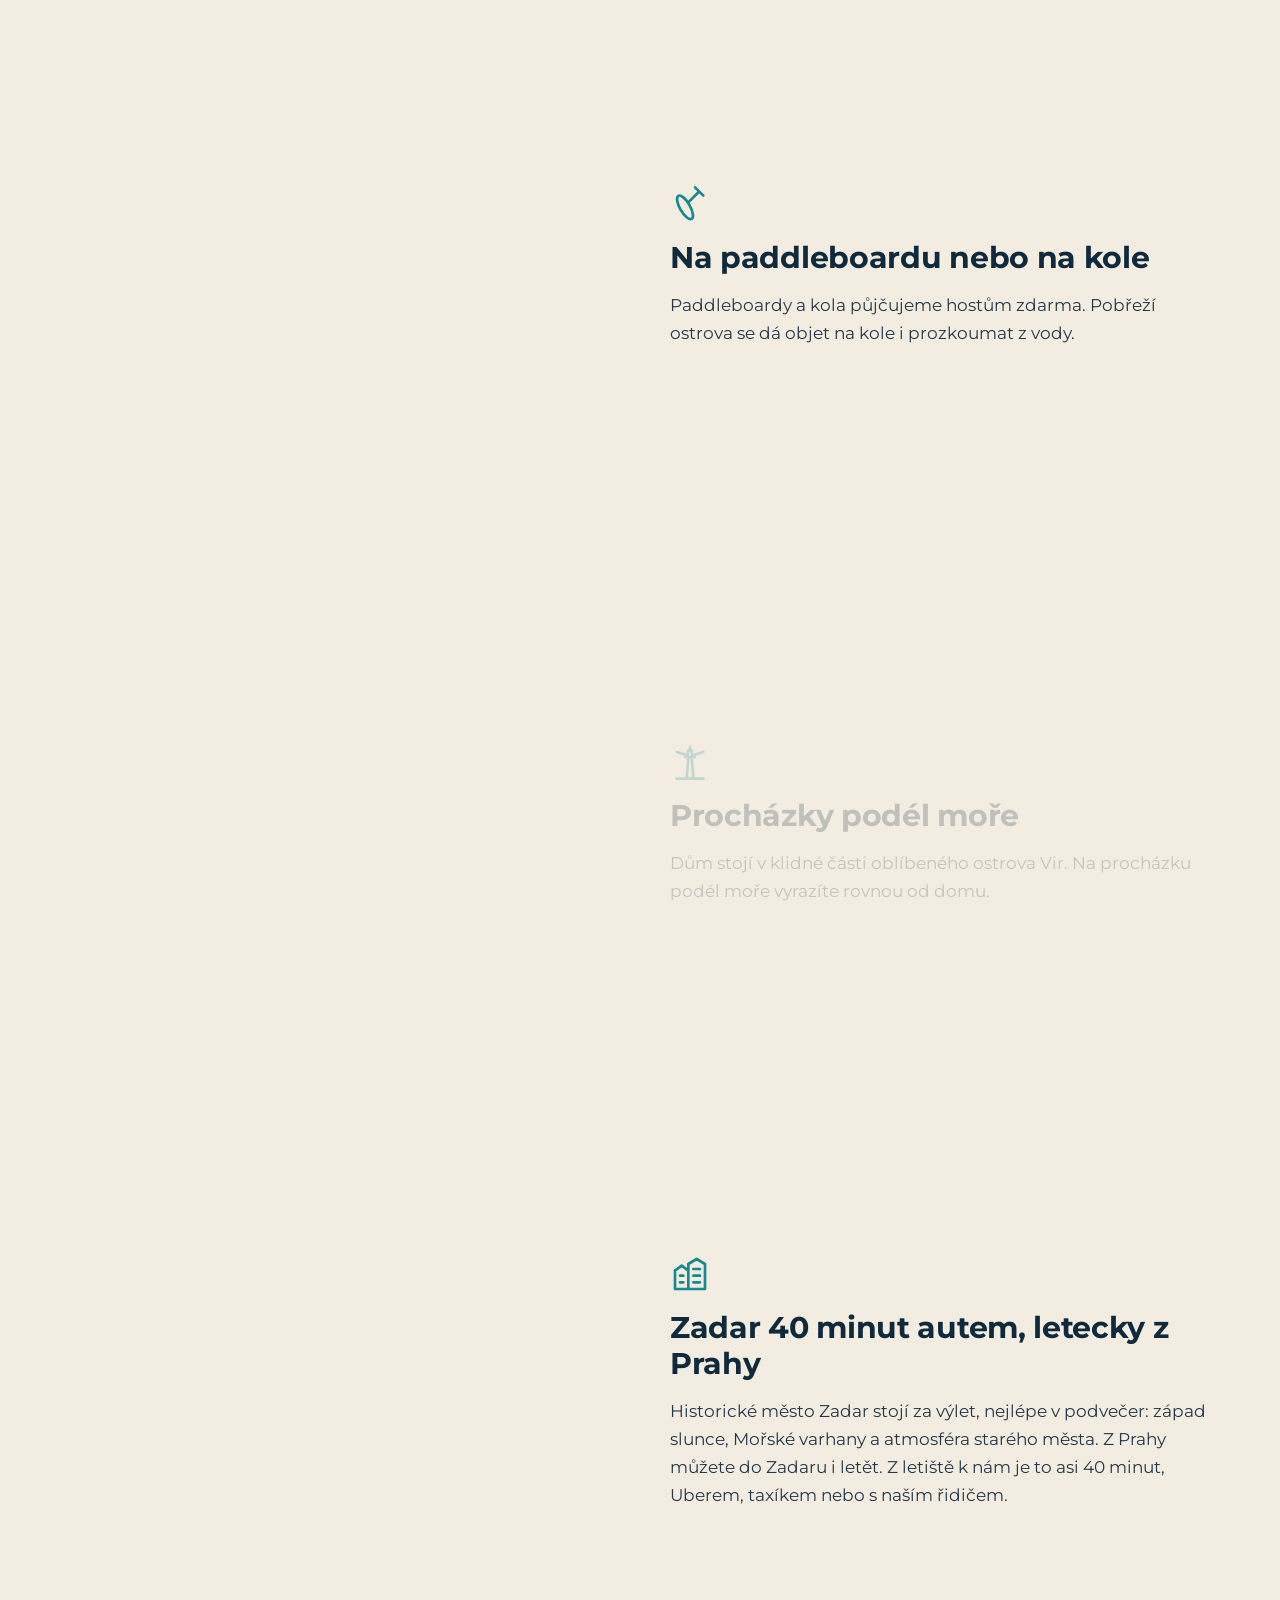
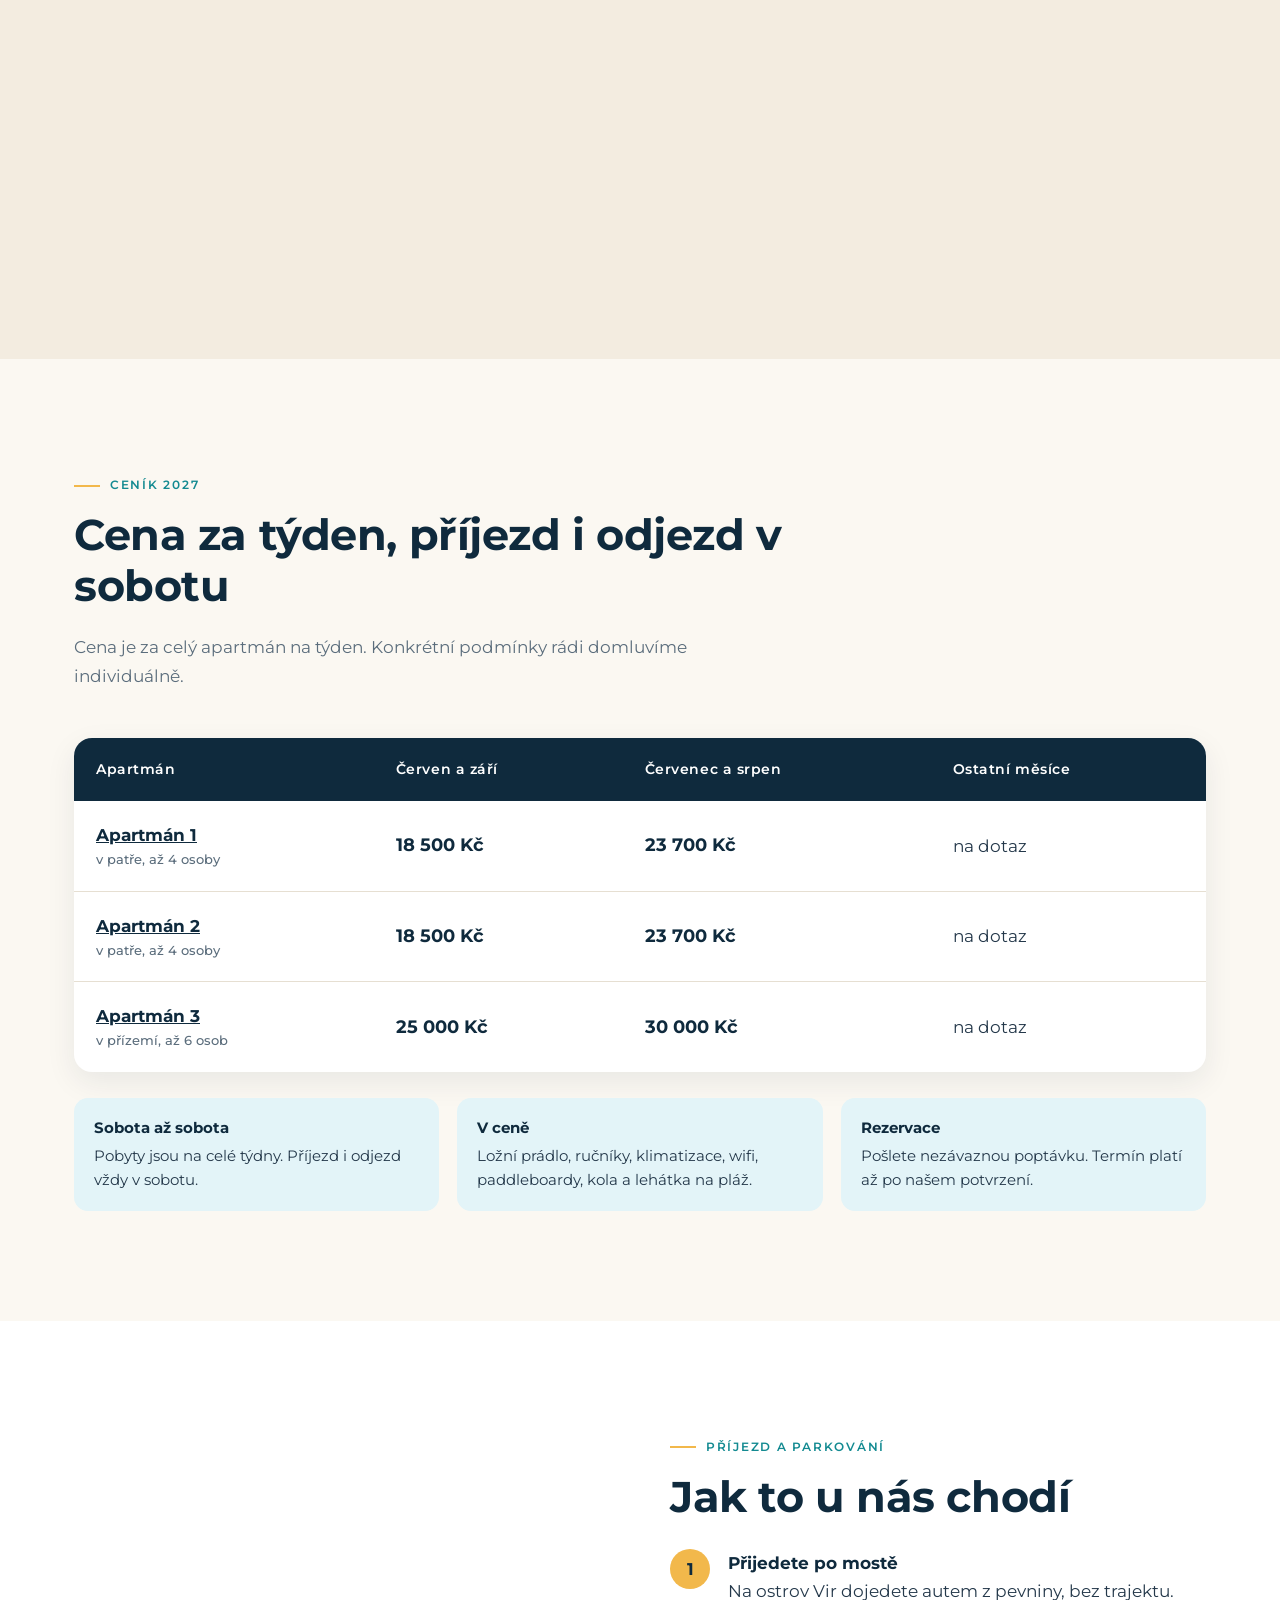
==== commit 37459151: "Kalendář obsazenosti běží od aktuálního měsíce, cena mimo sezónu obecně jako "ostatní měsíce" Co-Aut" ====
--- a/index.html
+++ b/index.html
@@ -21,7 +21,7 @@
 <meta name="geo.position" content="44.30928;15.085458">
 <link rel="icon" href="favicon.svg" type="image/svg+xml">
 <link rel="preload" href="assets/fonts/montserrat-latin-ext-700-normal.woff2" as="font" type="font/woff2" crossorigin>
-<link rel="stylesheet" href="assets/css/style.css">
+<link rel="stylesheet" href="assets/css/style.css?v=cf92875c">
 <script type="application/ld+json">{
  "@context": "https://schema.org",
  "@graph": [
@@ -559,7 +559,7 @@
      "name": "Kolik stojí týden v apartmánu?",
      "acceptedAnswer": {
       "@type": "Answer",
-      "text": "Apartmán 1 a 2 stojí v červnu a září 18 500 Kč za týden, v červenci a srpnu 23 700 Kč. Apartmán 3 stojí v červnu a září 25 000 Kč, v červenci a srpnu 30 000 Kč. Cena je za celý apartmán. Termíny v květnu a říjnu jsou na dotaz."
+      "text": "Apartmán 1 a 2 stojí v červnu a září 18 500 Kč za týden, v červenci a srpnu 23 700 Kč. Apartmán 3 stojí v červnu a září 25 000 Kč, v červenci a srpnu 30 000 Kč. Cena je za celý apartmán. V ostatních měsících je cena na dotaz."
      }
     },
     {
@@ -846,9 +846,9 @@
   </div>
   <div data-reveal="zoom">
   <table class="cenik">
-   <thead><tr><th scope="col">Apartmán</th><th scope="col">Červen a září</th><th scope="col">Červenec a srpen</th><th scope="col">Květen a říjen</th></tr></thead>
+   <thead><tr><th scope="col">Apartmán</th><th scope="col">Červen a září</th><th scope="col">Červenec a srpen</th><th scope="col">Ostatní měsíce</th></tr></thead>
    <tbody>
-    <tr><th scope="row"><a href="apartman-1.html" style="color:inherit">Apartmán 1</a><small>v patře, až 4 osoby</small></th><td data-sloupec="Červen a září"><b>18 500 Kč</b></td><td data-sloupec="Červenec a srpen"><b>23 700 Kč</b></td><td data-sloupec="Květen a říjen">na dotaz</td></tr><tr><th scope="row"><a href="apartman-2.html" style="color:inherit">Apartmán 2</a><small>v patře, až 4 osoby</small></th><td data-sloupec="Červen a září"><b>18 500 Kč</b></td><td data-sloupec="Červenec a srpen"><b>23 700 Kč</b></td><td data-sloupec="Květen a říjen">na dotaz</td></tr><tr><th scope="row"><a href="apartman-3.html" style="color:inherit">Apartmán 3</a><small>v přízemí, až 6 osob</small></th><td data-sloupec="Červen a září"><b>25 000 Kč</b></td><td data-sloupec="Červenec a srpen"><b>30 000 Kč</b></td><td data-sloupec="Květen a říjen">na dotaz</td></tr>
+    <tr><th scope="row"><a href="apartman-1.html" style="color:inherit">Apartmán 1</a><small>v patře, až 4 osoby</small></th><td data-sloupec="Červen a září"><b>18 500 Kč</b></td><td data-sloupec="Červenec a srpen"><b>23 700 Kč</b></td><td data-sloupec="Ostatní měsíce">na dotaz</td></tr><tr><th scope="row"><a href="apartman-2.html" style="color:inherit">Apartmán 2</a><small>v patře, až 4 osoby</small></th><td data-sloupec="Červen a září"><b>18 500 Kč</b></td><td data-sloupec="Červenec a srpen"><b>23 700 Kč</b></td><td data-sloupec="Ostatní měsíce">na dotaz</td></tr><tr><th scope="row"><a href="apartman-3.html" style="color:inherit">Apartmán 3</a><small>v přízemí, až 6 osob</small></th><td data-sloupec="Červen a září"><b>25 000 Kč</b></td><td data-sloupec="Červenec a srpen"><b>30 000 Kč</b></td><td data-sloupec="Ostatní měsíce">na dotaz</td></tr>
    </tbody>
   </table>
   </div>
@@ -905,7 +905,7 @@
    <h2 data-reveal data-delay="1">Otázky a odpovědi o ubytování na Viru</h2>
   </div>
   <div class="faq">
-   <details data-reveal><summary>Kde leží ostrov Vir?</summary><p>Ostrov Vir leží v severní Dalmácii v Chorvatsku, nedaleko Zadaru. S pevninou je spojený mostem, takže se na něj dostanete autem kdykoli, bez čekání na trajekt.</p></details><details data-reveal><summary>Jezdí se na ostrov Vir trajektem?</summary><p>Ne. Ostrov Vir je s pevninou spojený mostem. Do apartmánů dojedete autem až před dům.</p></details><details data-reveal><summary>Jak daleko je to do Zadaru?</summary><p>Historický Zadar je od apartmánů asi 40 minut autem. Nejhezčí je v podvečer, kdy můžete vidět západ slunce a slyšet Mořské varhany.</p></details><details data-reveal><summary>Dá se na Vir letět z Prahy?</summary><p>Ano, využít můžete letecké spojení Praha a Zadar. Z letiště v Zadaru k apartmánům je to asi 40 minut autem. Auto si můžete půjčit přímo na letišti, nebo využít odvoz.</p></details><details data-reveal><summary>Potřebuji na Viru auto?</summary><p>Nemusíte. Z letiště v Zadaru k nám dojedete Uberem, orientačně kolem 50 EUR za osobní auto, nebo místním Taxi Vir, kolem 70 EUR, telefon a WhatsApp +385 99 76 47 554. Odvoz z letiště a zpět vám také rádi zajistíme s naším ověřeným řidičem za 50 EUR, stačí to napsat do poptávky. Pláž je 50 metrů od domu.</p></details><details data-reveal><summary>Mají odvozy z letiště dětské autosedačky?</summary><p>Autosedačky odvozy běžně nemají. Pokud ji pro dítě potřebujete, vezměte si ji s sebou do letadla. Letecké společnosti ji obvykle převážejí zdarma podobně jako dětský kočárek, podmínky si ale ověřte u svého dopravce.</p></details><details data-reveal><summary>Je ubytování vhodné pro rodiny s malými dětmi?</summary><p>Ano. Pláž s drobnými kamínky je 50 metrů od domu. Z kamenů jsou tu vyskládané zálivy s klidnou vodou, kde si můžou hrát i nejmenší děti. Na požádání zdarma připravíme dětskou jídelní židličku.</p></details><details data-reveal><summary>Kdy začíná a končí pobyt?</summary><p>Apartmány pronajímáme na celé týdny. Příjezd i odjezd je vždy v sobotu.</p></details><details data-reveal><summary>Kolik stojí týden v apartmánu?</summary><p>Apartmán 1 a 2 stojí v červnu a září 18 500 Kč za týden, v červenci a srpnu 23 700 Kč. Apartmán 3 stojí v červnu a září 25 000 Kč, v červenci a srpnu 30 000 Kč. Cena je za celý apartmán. Termíny v květnu a říjnu jsou na dotaz.</p></details><details data-reveal><summary>Co je v ceně pobytu?</summary><p>Ložní prádlo a ručníky, klimatizace, wifi a zdarma k zapůjčení paddleboardy, kola a lehátka na pláž. Na dvoře před domem je společný gril a lehátka.</p></details><details data-reveal><summary>Kde zaparkuji auto?</summary><p>Před domem je dvůr, kde v klidu vyložíte děti, kufry a nákupy. Potom prosíme o přeparkování na parkovací plochu přímo u pláže, 50 metrů od domu. Na dvoře tak zůstane klid a místo na odpočinek.</p></details><details data-reveal><summary>Můžu přijet se psem nebo kočkou?</summary><p>Ano, pobyt s domácím mazlíčkem je možný po předchozí domluvě. Napište nám to prosím do poptávky.</p></details><details data-reveal><summary>Je v apartmánu trouba?</summary><p>Trouba je v apartmánu 3 v přízemí. Apartmány 1 a 2 mají indukční varnou desku a mikrovlnnou troubu, troubu nemají.</p></details><details data-reveal><summary>Jak si apartmán zarezervuji?</summary><p>Pošlete nám nezávaznou poptávku přes formulář nebo e-mailem. Ozveme se s potvrzením termínu a dalšími podrobnostmi. Rezervace platí až po našem potvrzení.</p></details><details data-reveal><summary>Co si vzít s sebou?</summary><p>Povlečení ani ručníky nepotřebujete. Hodí se odpuzovač komárů do zásuvky, repelent na večerní posezení a zapalovač ke grilu.</p></details>
+   <details data-reveal><summary>Kde leží ostrov Vir?</summary><p>Ostrov Vir leží v severní Dalmácii v Chorvatsku, nedaleko Zadaru. S pevninou je spojený mostem, takže se na něj dostanete autem kdykoli, bez čekání na trajekt.</p></details><details data-reveal><summary>Jezdí se na ostrov Vir trajektem?</summary><p>Ne. Ostrov Vir je s pevninou spojený mostem. Do apartmánů dojedete autem až před dům.</p></details><details data-reveal><summary>Jak daleko je to do Zadaru?</summary><p>Historický Zadar je od apartmánů asi 40 minut autem. Nejhezčí je v podvečer, kdy můžete vidět západ slunce a slyšet Mořské varhany.</p></details><details data-reveal><summary>Dá se na Vir letět z Prahy?</summary><p>Ano, využít můžete letecké spojení Praha a Zadar. Z letiště v Zadaru k apartmánům je to asi 40 minut autem. Auto si můžete půjčit přímo na letišti, nebo využít odvoz.</p></details><details data-reveal><summary>Potřebuji na Viru auto?</summary><p>Nemusíte. Z letiště v Zadaru k nám dojedete Uberem, orientačně kolem 50 EUR za osobní auto, nebo místním Taxi Vir, kolem 70 EUR, telefon a WhatsApp +385 99 76 47 554. Odvoz z letiště a zpět vám také rádi zajistíme s naším ověřeným řidičem za 50 EUR, stačí to napsat do poptávky. Pláž je 50 metrů od domu.</p></details><details data-reveal><summary>Mají odvozy z letiště dětské autosedačky?</summary><p>Autosedačky odvozy běžně nemají. Pokud ji pro dítě potřebujete, vezměte si ji s sebou do letadla. Letecké společnosti ji obvykle převážejí zdarma podobně jako dětský kočárek, podmínky si ale ověřte u svého dopravce.</p></details><details data-reveal><summary>Je ubytování vhodné pro rodiny s malými dětmi?</summary><p>Ano. Pláž s drobnými kamínky je 50 metrů od domu. Z kamenů jsou tu vyskládané zálivy s klidnou vodou, kde si můžou hrát i nejmenší děti. Na požádání zdarma připravíme dětskou jídelní židličku.</p></details><details data-reveal><summary>Kdy začíná a končí pobyt?</summary><p>Apartmány pronajímáme na celé týdny. Příjezd i odjezd je vždy v sobotu.</p></details><details data-reveal><summary>Kolik stojí týden v apartmánu?</summary><p>Apartmán 1 a 2 stojí v červnu a září 18 500 Kč za týden, v červenci a srpnu 23 700 Kč. Apartmán 3 stojí v červnu a září 25 000 Kč, v červenci a srpnu 30 000 Kč. Cena je za celý apartmán. V ostatních měsících je cena na dotaz.</p></details><details data-reveal><summary>Co je v ceně pobytu?</summary><p>Ložní prádlo a ručníky, klimatizace, wifi a zdarma k zapůjčení paddleboardy, kola a lehátka na pláž. Na dvoře před domem je společný gril a lehátka.</p></details><details data-reveal><summary>Kde zaparkuji auto?</summary><p>Před domem je dvůr, kde v klidu vyložíte děti, kufry a nákupy. Potom prosíme o přeparkování na parkovací plochu přímo u pláže, 50 metrů od domu. Na dvoře tak zůstane klid a místo na odpočinek.</p></details><details data-reveal><summary>Můžu přijet se psem nebo kočkou?</summary><p>Ano, pobyt s domácím mazlíčkem je možný po předchozí domluvě. Napište nám to prosím do poptávky.</p></details><details data-reveal><summary>Je v apartmánu trouba?</summary><p>Trouba je v apartmánu 3 v přízemí. Apartmány 1 a 2 mají indukční varnou desku a mikrovlnnou troubu, troubu nemají.</p></details><details data-reveal><summary>Jak si apartmán zarezervuji?</summary><p>Pošlete nám nezávaznou poptávku přes formulář nebo e-mailem. Ozveme se s potvrzením termínu a dalšími podrobnostmi. Rezervace platí až po našem potvrzení.</p></details><details data-reveal><summary>Co si vzít s sebou?</summary><p>Povlečení ani ručníky nepotřebujete. Hodí se odpuzovač komárů do zásuvky, repelent na večerní posezení a zapalovač ke grilu.</p></details>
   </div>
  </div>
 </section>
@@ -1017,7 +1017,7 @@
  </div>
 </div>
 <a class="btn btn--azur plovouci" href="index.html#poptavka"><svg class="ikona" aria-hidden="true"><use href="#i-kalendar"/></svg> Poptat termín</a>
-<script src="assets/js/nastaveni.js"></script>
-<script src="assets/js/main.js"></script>
+<script src="assets/js/nastaveni.js?v=ff0c60fa"></script>
+<script src="assets/js/main.js?v=0fe440bf"></script>
 </body>
 </html>
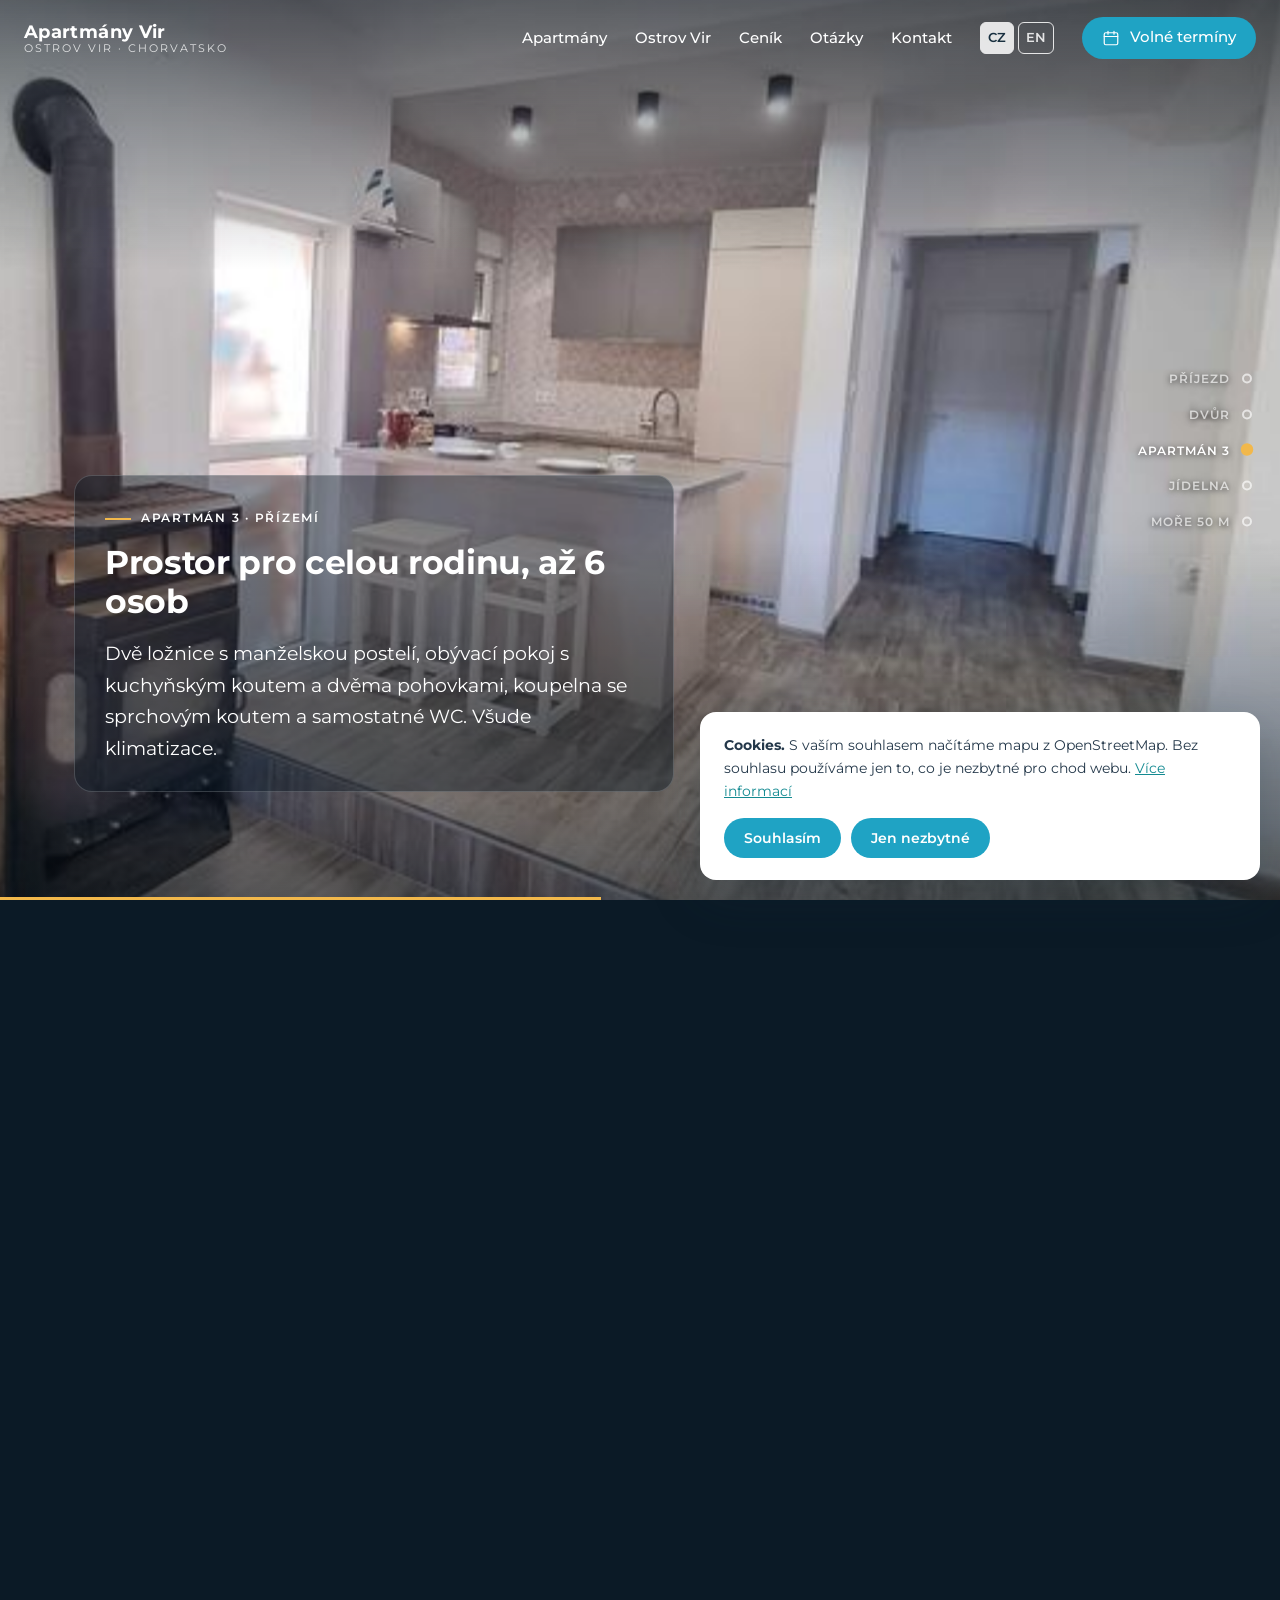
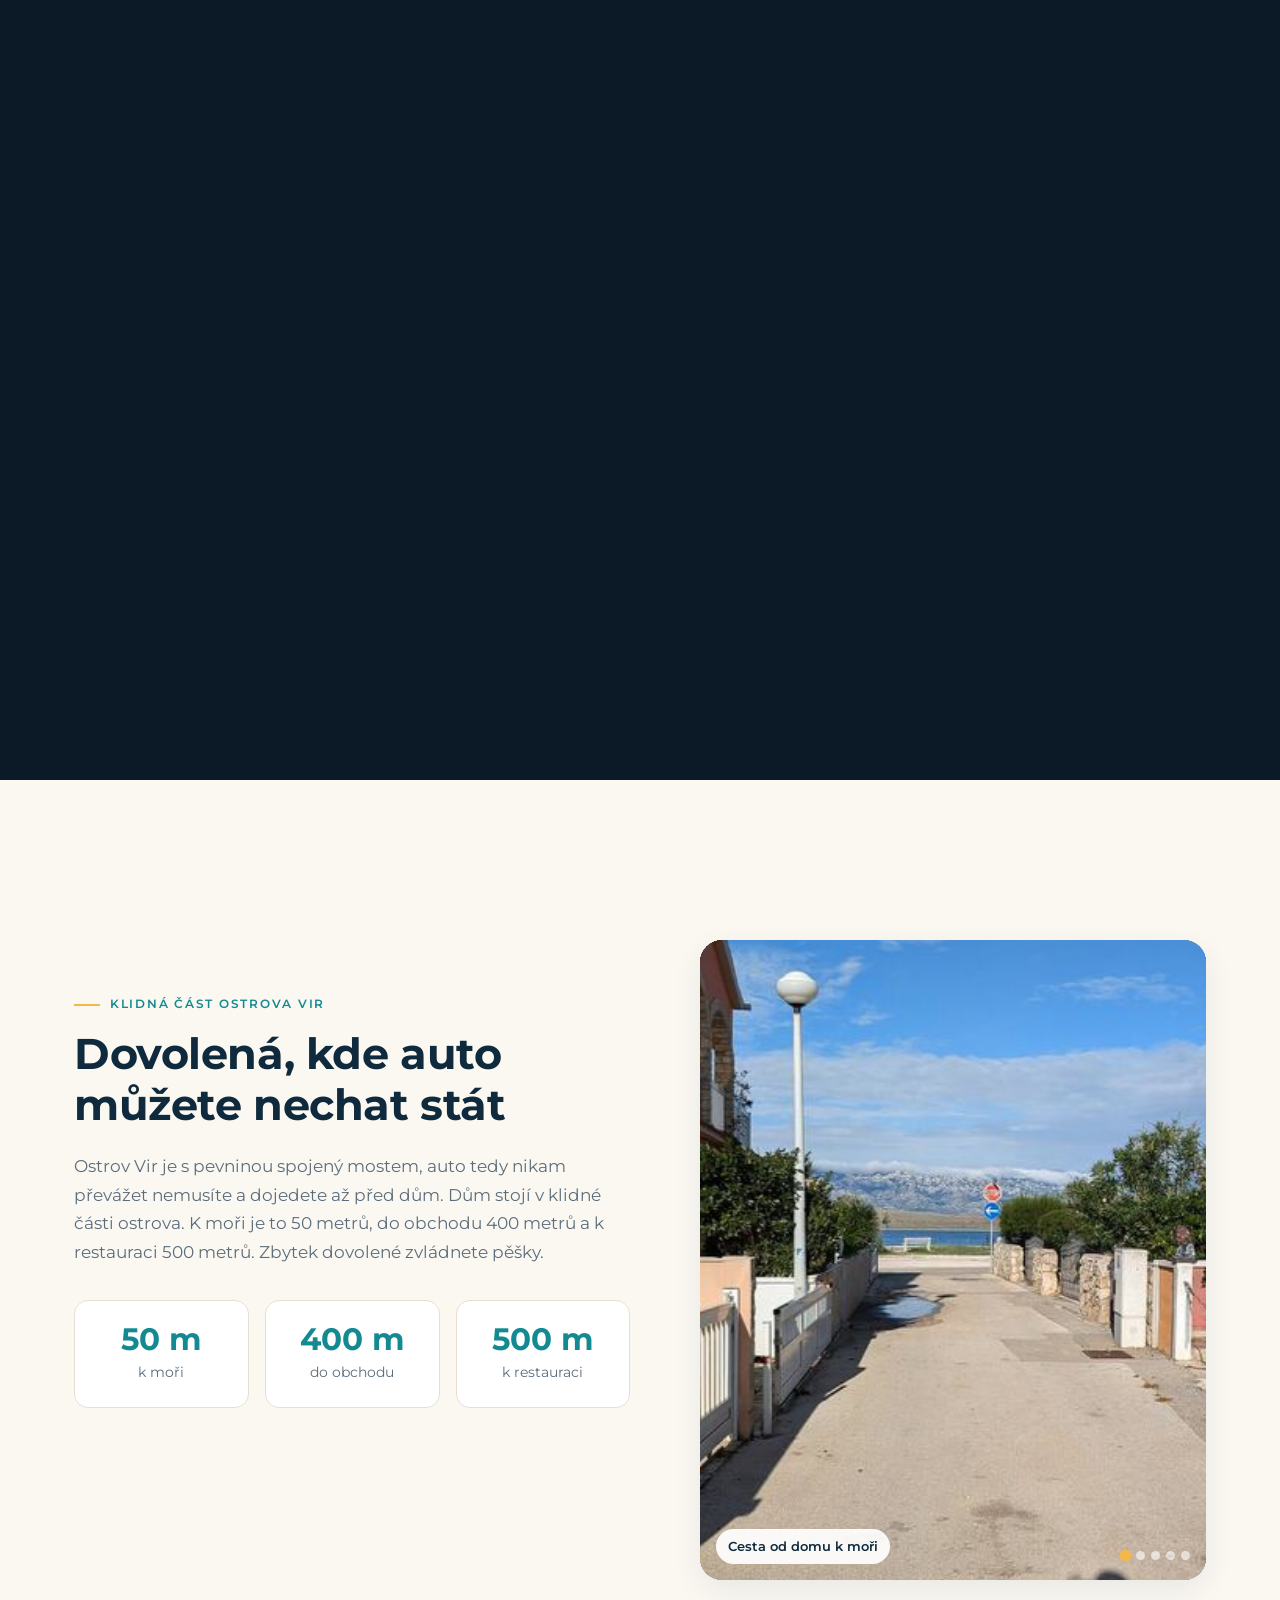
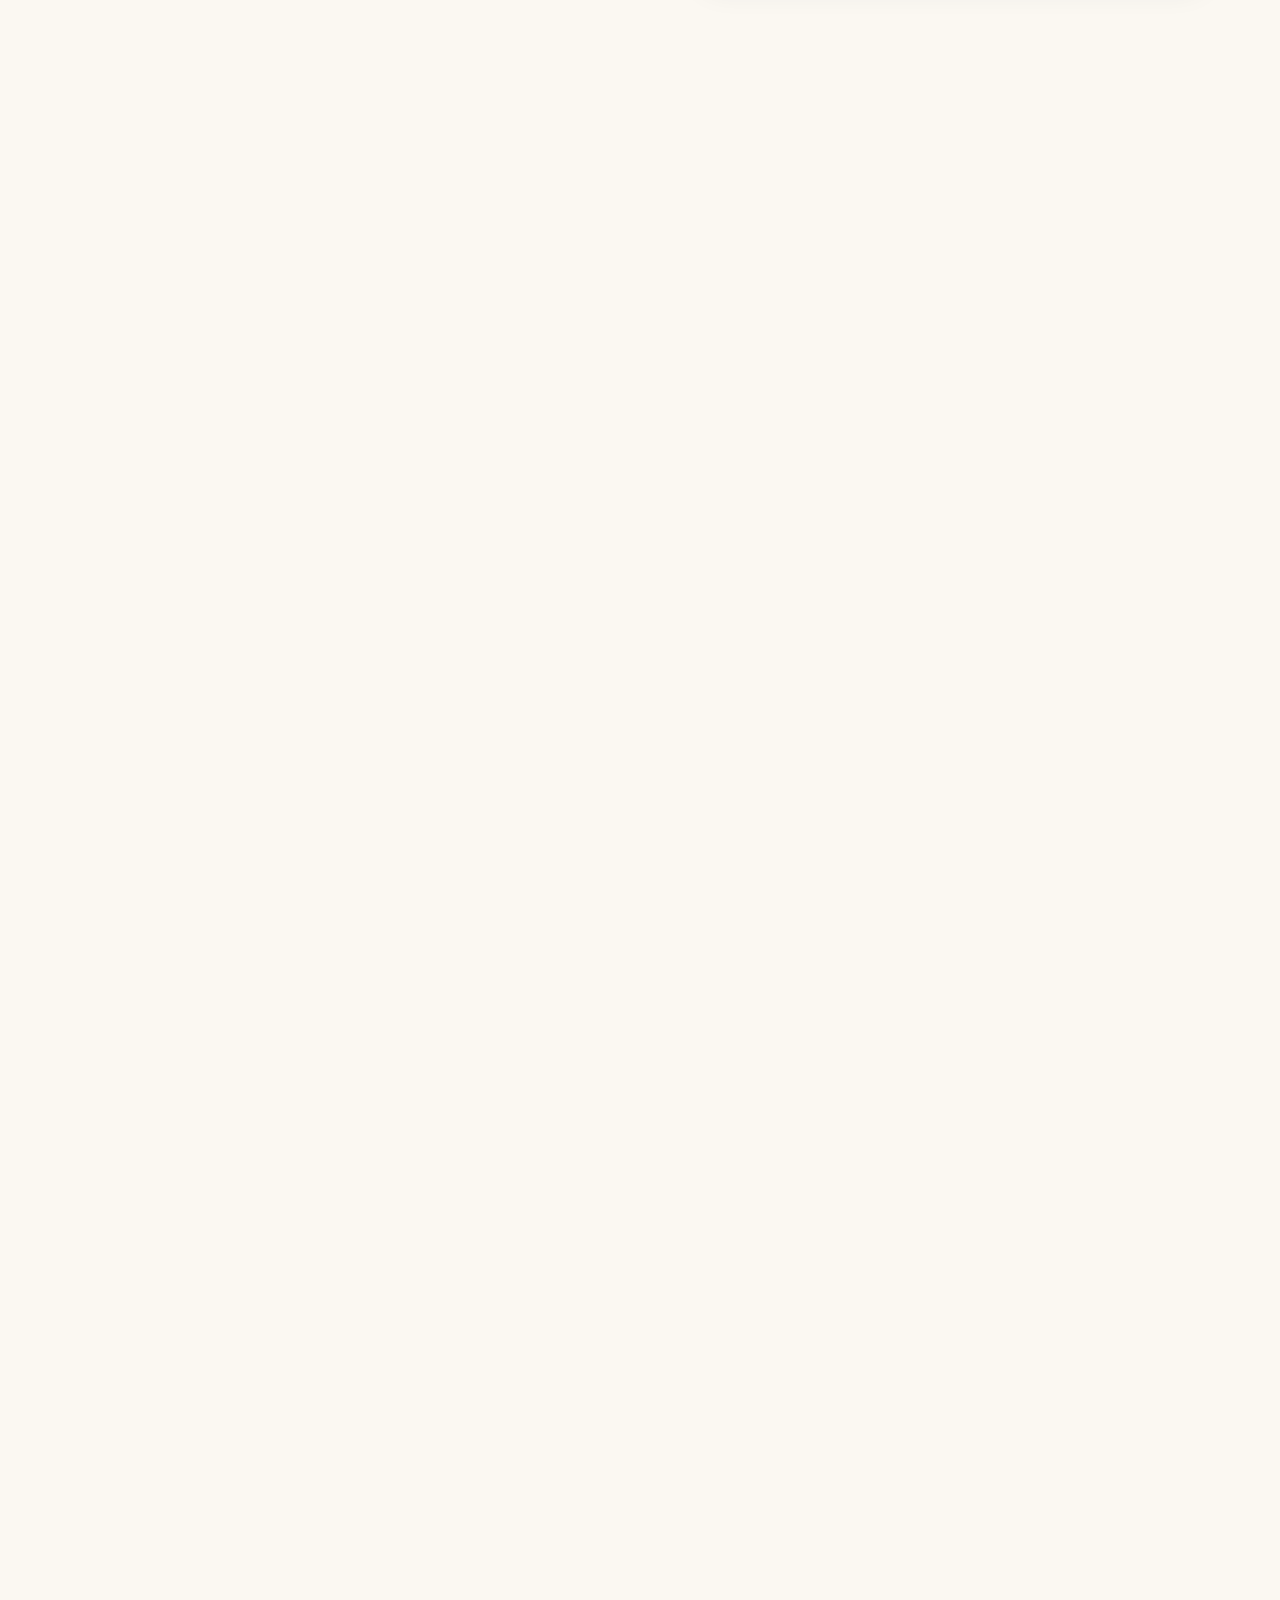
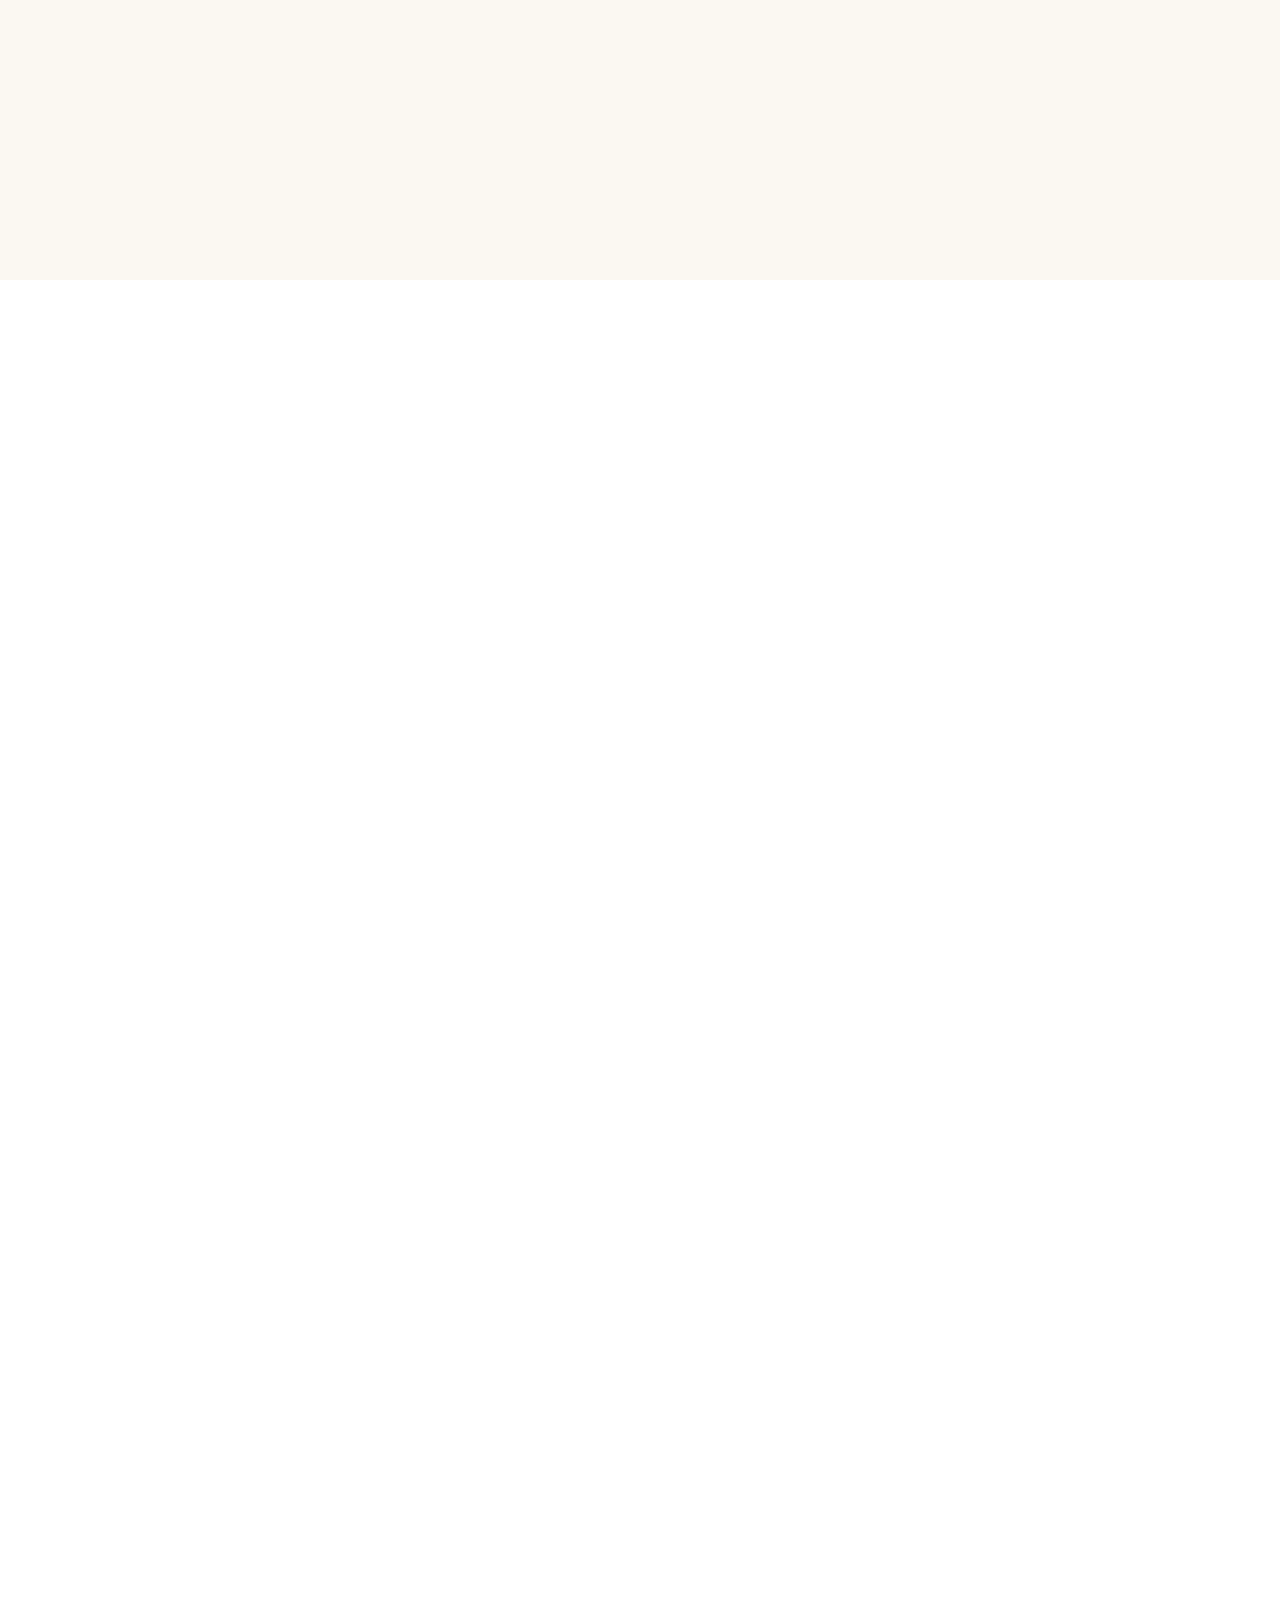
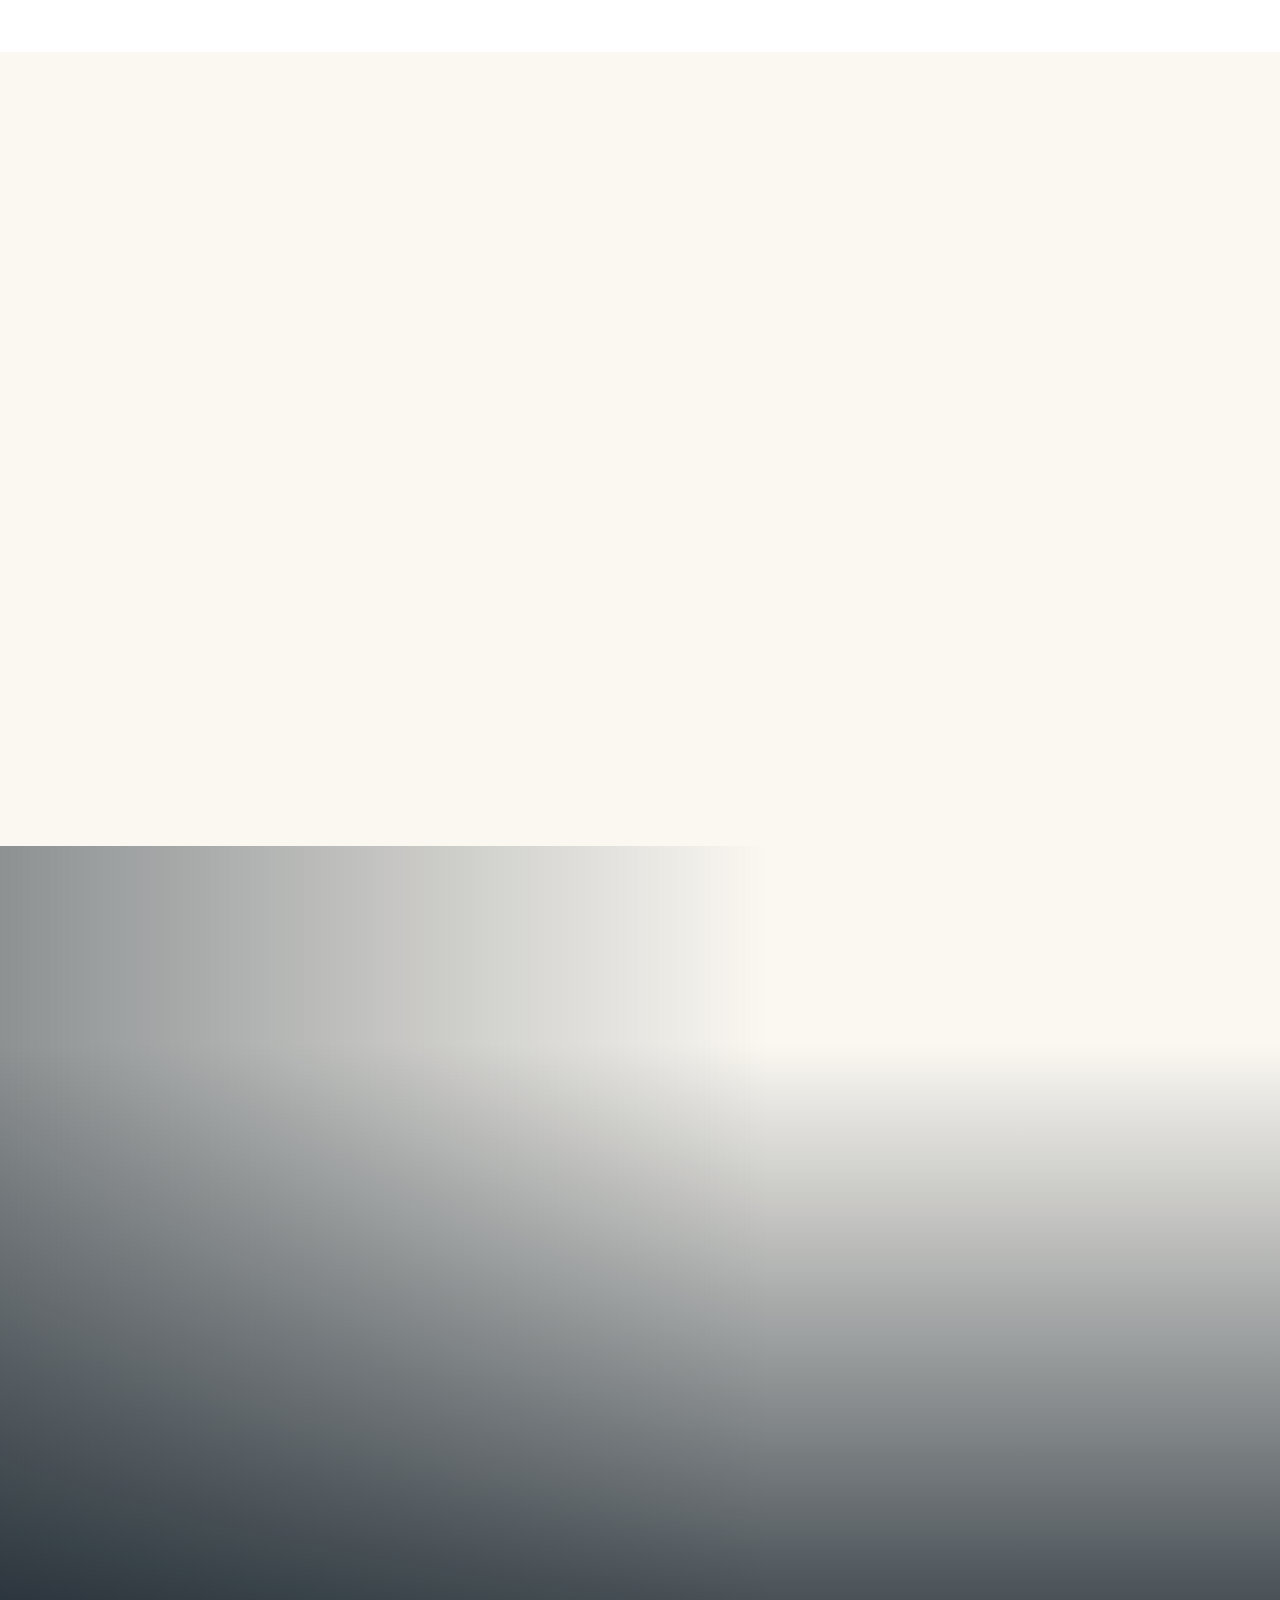
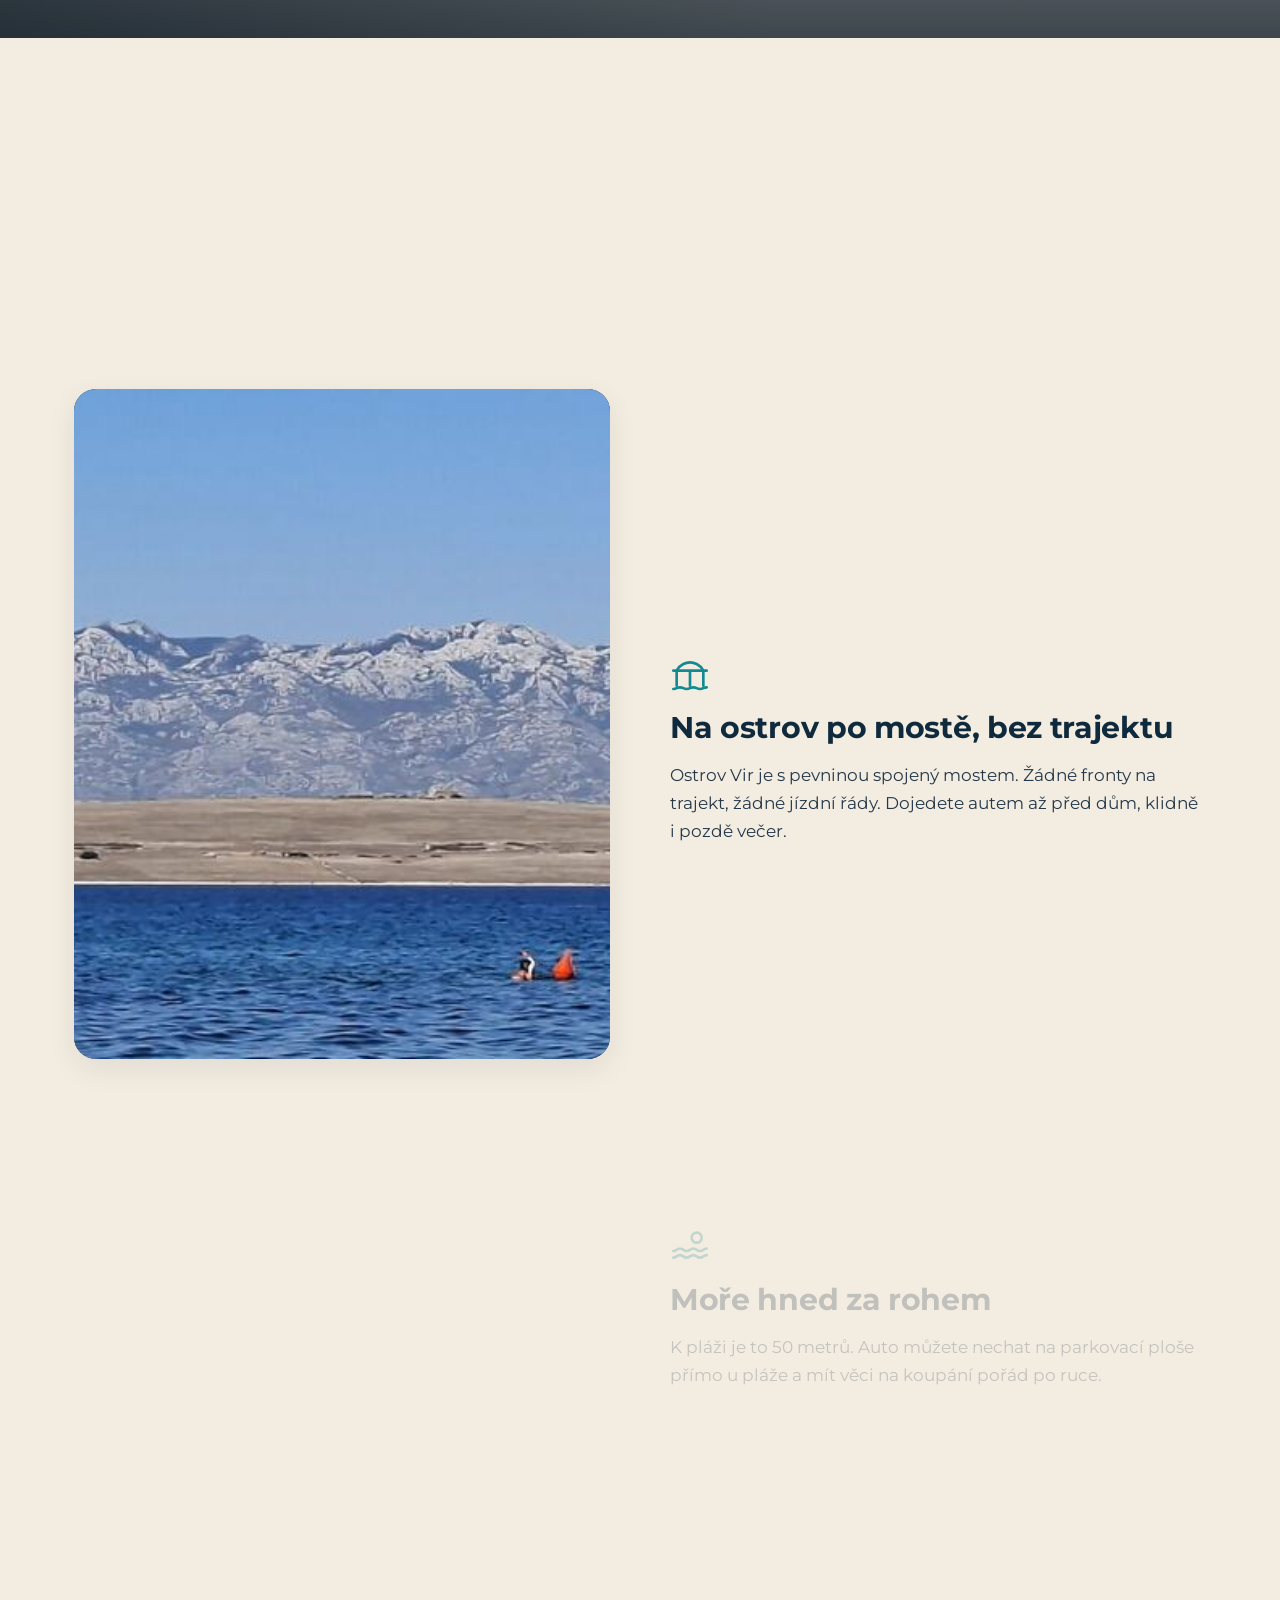
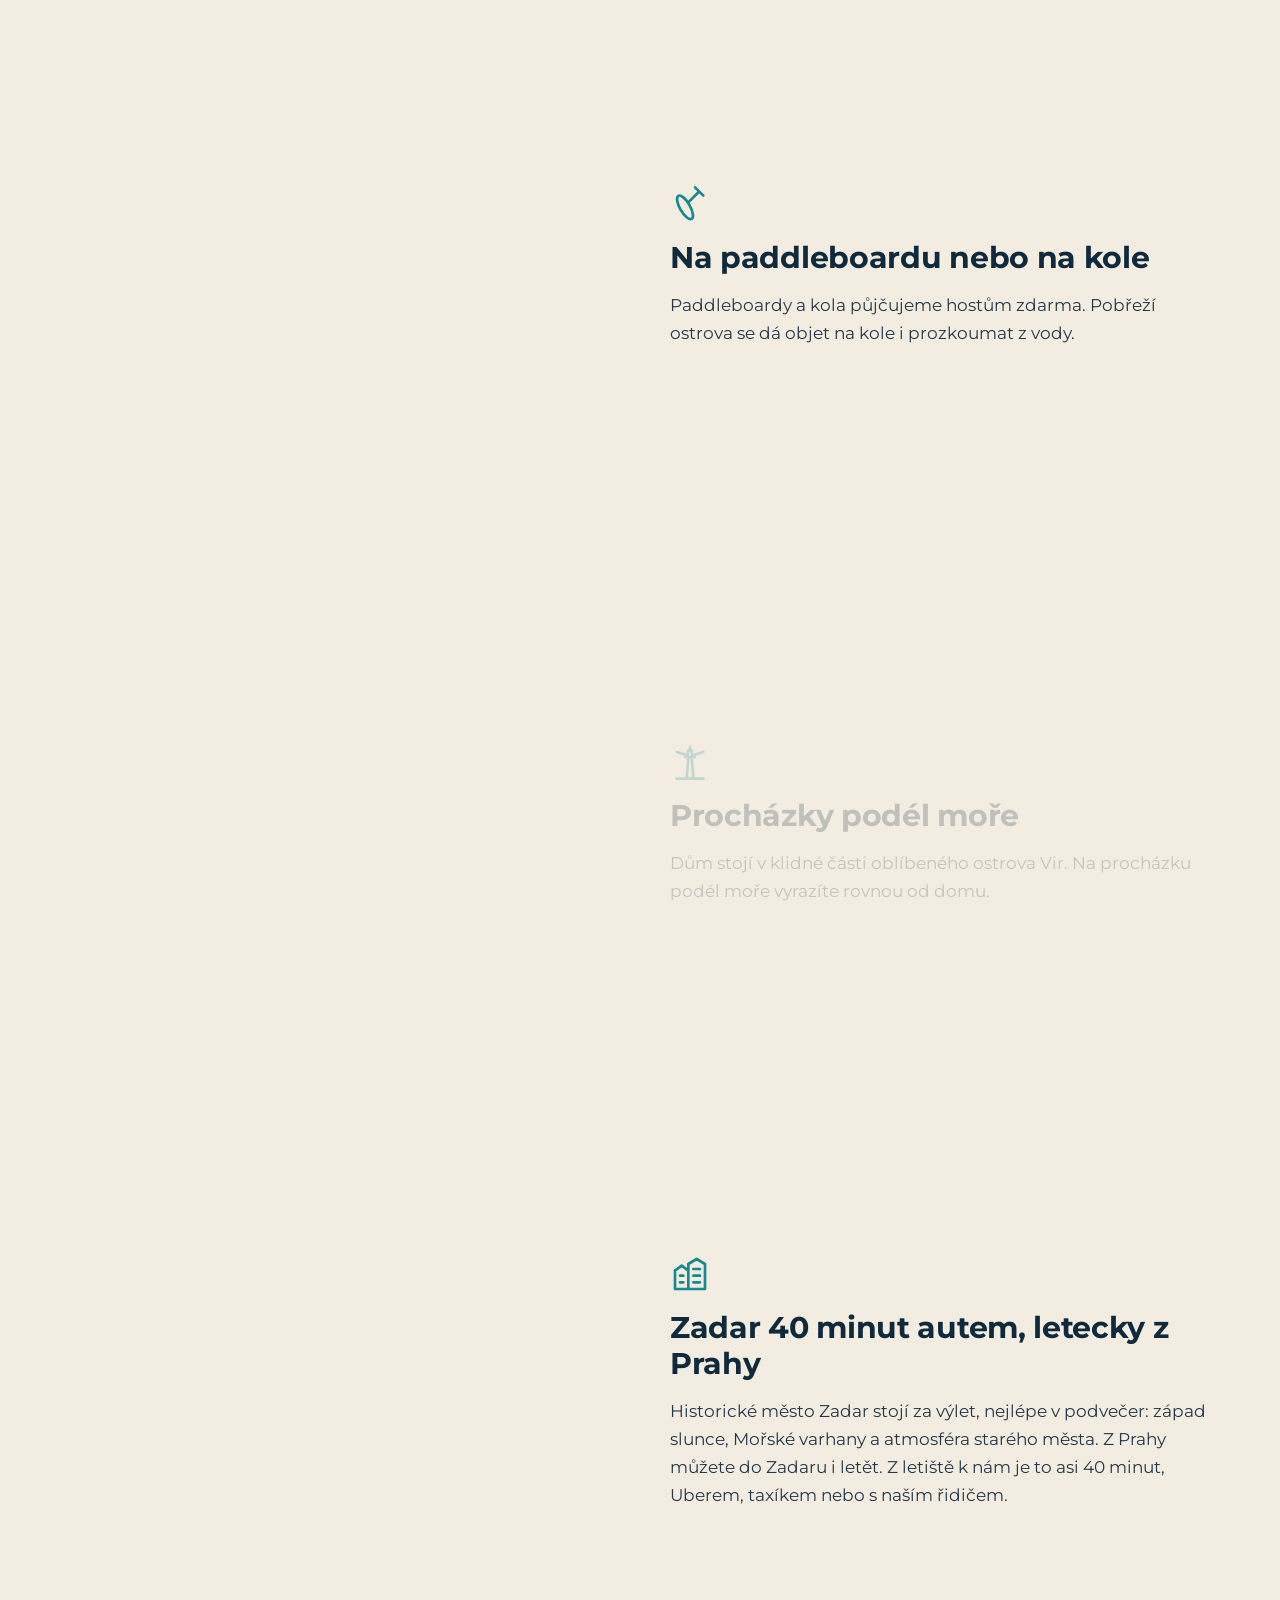
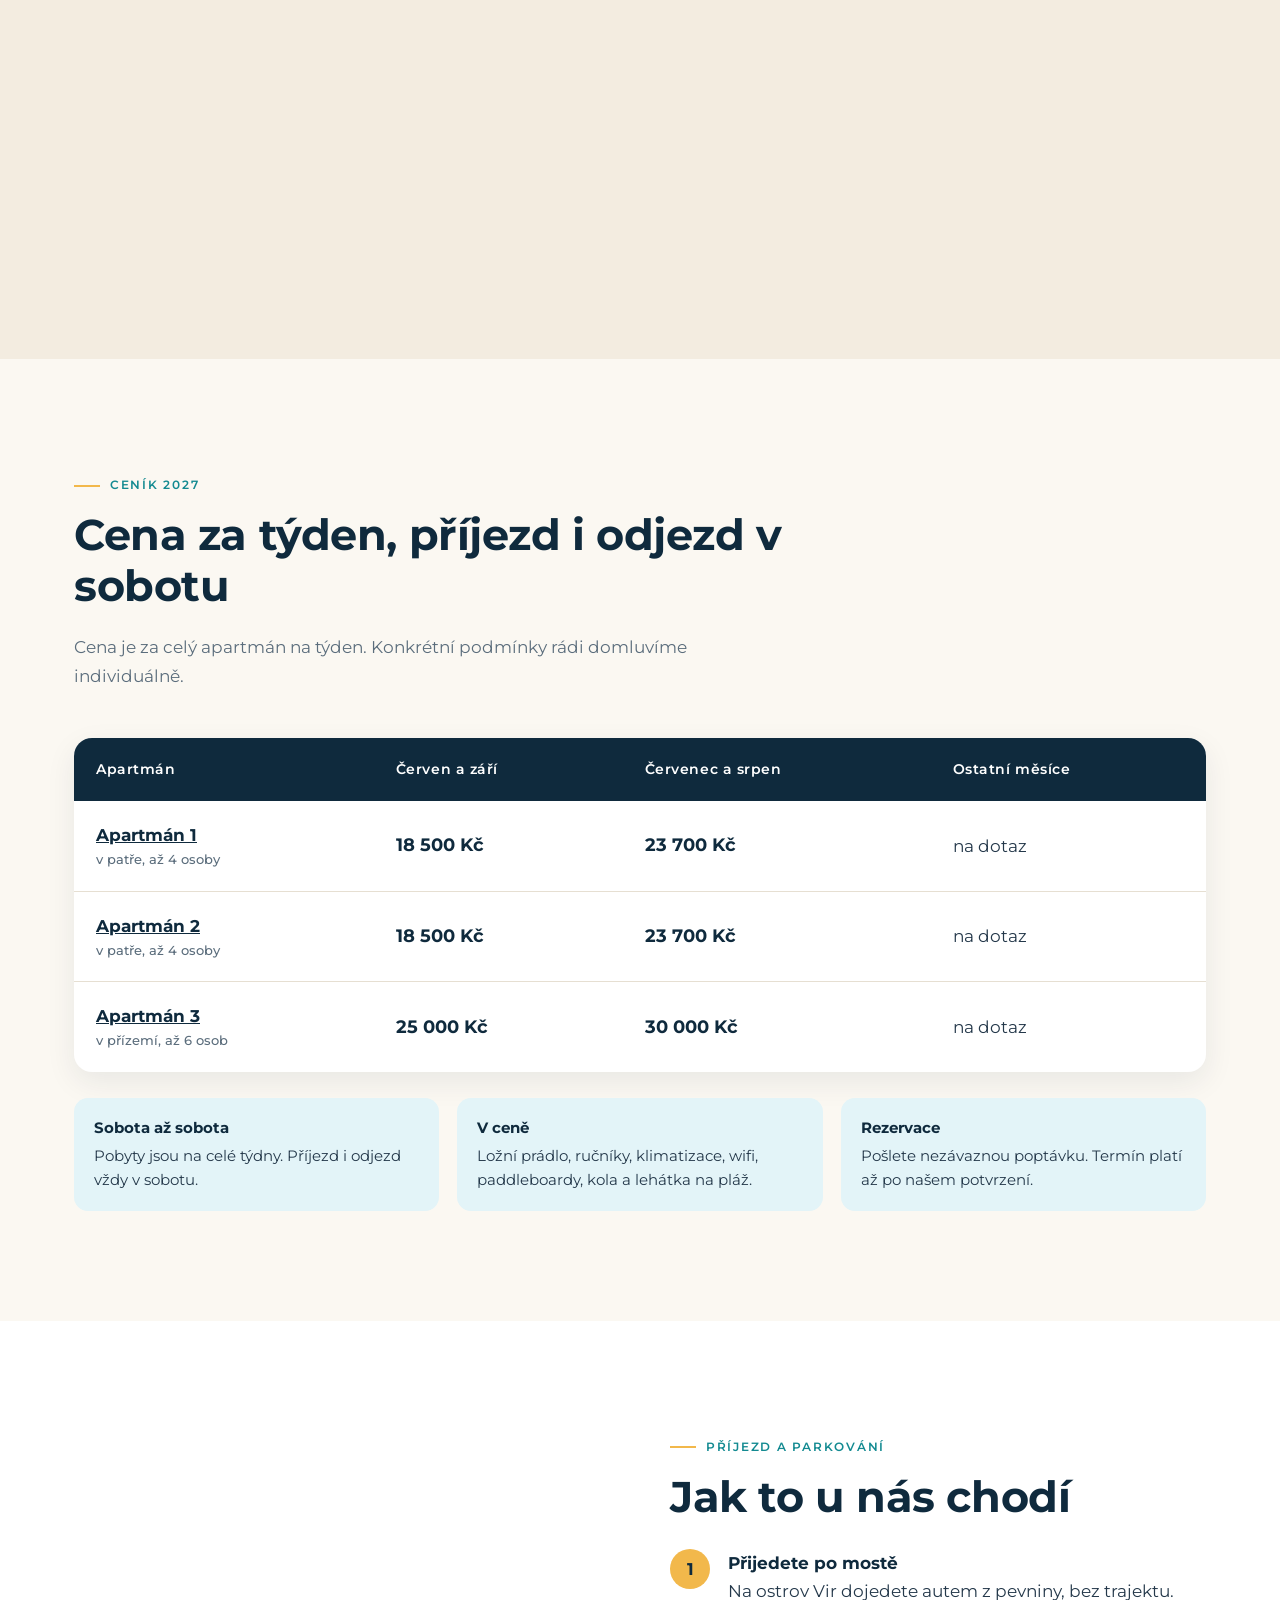
==== commit 36102e23: "Čisté URL bez .html, blokace už obsazených termínů v poptávkovém formuláři Co-Authored-By: Claude So" ====
--- a/index.html
+++ b/index.html
@@ -125,13 +125,13 @@
    "hasMap": "https://mapy.cz/zakladni?x=15.085458&y=44.30928&z=17&source=coor&id=15.085458%2C44.30928",
    "containsPlace": [
     {
-     "@id": "https://apartmanyvir.cz/apartman-1.html#apartman"
-    },
-    {
-     "@id": "https://apartmanyvir.cz/apartman-2.html#apartman"
-    },
-    {
-     "@id": "https://apartmanyvir.cz/apartman-3.html#apartman"
+     "@id": "https://apartmanyvir.cz/apartman-1#apartman"
+    },
+    {
+     "@id": "https://apartmanyvir.cz/apartman-2#apartman"
+    },
+    {
+     "@id": "https://apartmanyvir.cz/apartman-3#apartman"
     }
    ],
    "makesOffer": [
@@ -142,7 +142,7 @@
      "priceCurrency": "CZK",
      "description": "Cena za celý apartmán na týden, příjezd i odjezd v sobotu.",
      "itemOffered": {
-      "@id": "https://apartmanyvir.cz/apartman-1.html#apartman"
+      "@id": "https://apartmanyvir.cz/apartman-1#apartman"
      }
     },
     {
@@ -152,7 +152,7 @@
      "priceCurrency": "CZK",
      "description": "Cena za celý apartmán na týden, příjezd i odjezd v sobotu.",
      "itemOffered": {
-      "@id": "https://apartmanyvir.cz/apartman-1.html#apartman"
+      "@id": "https://apartmanyvir.cz/apartman-1#apartman"
      }
     },
     {
@@ -162,7 +162,7 @@
      "priceCurrency": "CZK",
      "description": "Cena za celý apartmán na týden, příjezd i odjezd v sobotu.",
      "itemOffered": {
-      "@id": "https://apartmanyvir.cz/apartman-2.html#apartman"
+      "@id": "https://apartmanyvir.cz/apartman-2#apartman"
      }
     },
     {
@@ -172,7 +172,7 @@
      "priceCurrency": "CZK",
      "description": "Cena za celý apartmán na týden, příjezd i odjezd v sobotu.",
      "itemOffered": {
-      "@id": "https://apartmanyvir.cz/apartman-2.html#apartman"
+      "@id": "https://apartmanyvir.cz/apartman-2#apartman"
      }
     },
     {
@@ -182,7 +182,7 @@
      "priceCurrency": "CZK",
      "description": "Cena za celý apartmán na týden, příjezd i odjezd v sobotu.",
      "itemOffered": {
-      "@id": "https://apartmanyvir.cz/apartman-3.html#apartman"
+      "@id": "https://apartmanyvir.cz/apartman-3#apartman"
      }
     },
     {
@@ -192,16 +192,16 @@
      "priceCurrency": "CZK",
      "description": "Cena za celý apartmán na týden, příjezd i odjezd v sobotu.",
      "itemOffered": {
-      "@id": "https://apartmanyvir.cz/apartman-3.html#apartman"
+      "@id": "https://apartmanyvir.cz/apartman-3#apartman"
      }
     }
    ]
   },
   {
    "@type": "Apartment",
-   "@id": "https://apartmanyvir.cz/apartman-1.html#apartman",
+   "@id": "https://apartmanyvir.cz/apartman-1#apartman",
    "name": "Apartmán 1, Apartmány Vir",
-   "url": "https://apartmanyvir.cz/apartman-1.html",
+   "url": "https://apartmanyvir.cz/apartman-1",
    "description": "Apartmán 1 na ostrově Vir v Chorvatsku: ložnice, obývací pokoj s kuchyňským koutem a rozkládací pohovkou, balkon, klimatizace. 50 m od moře. Cena za týden od 18 500 Kč.",
    "image": "https://apartmanyvir.cz/img/apt1-obyvak.jpg",
    "numberOfBedrooms": 1,
@@ -292,9 +292,9 @@
   },
   {
    "@type": "Apartment",
-   "@id": "https://apartmanyvir.cz/apartman-2.html#apartman",
+   "@id": "https://apartmanyvir.cz/apartman-2#apartman",
    "name": "Apartmán 2, Apartmány Vir",
-   "url": "https://apartmanyvir.cz/apartman-2.html",
+   "url": "https://apartmanyvir.cz/apartman-2",
    "description": "Apartmán 2 na ostrově Vir v Chorvatsku: ložnice s manželskou postelí, obývací pokoj s kuchyňským koutem, balkon, klimatizace. 50 m od moře. Týden od 18 500 Kč.",
    "image": "https://apartmanyvir.cz/img/apt2-loznice-2.jpg",
    "numberOfBedrooms": 1,
@@ -385,9 +385,9 @@
   },
   {
    "@type": "Apartment",
-   "@id": "https://apartmanyvir.cz/apartman-3.html#apartman",
+   "@id": "https://apartmanyvir.cz/apartman-3#apartman",
    "name": "Apartmán 3, Apartmány Vir",
-   "url": "https://apartmanyvir.cz/apartman-3.html",
+   "url": "https://apartmanyvir.cz/apartman-3",
    "description": "Apartmán 3 na ostrově Vir: dvě ložnice, obývací pokoj se dvěma pohovkami, kuchyň s troubou, samostatné WC, prostorná terasa, klimatizace. 50 m od moře. Týden od 25 000 Kč.",
    "image": "https://apartmanyvir.cz/img/tour-3-apt3-jidelna.jpg",
    "numberOfBedrooms": 2,
@@ -620,7 +620,7 @@
 <svg xmlns="http://www.w3.org/2000/svg" style="display:none"><symbol id="i-vlny" viewBox="0 0 24 24"><path d="M2 15c2 0 2-1.5 4-1.5S8 15 10 15s2-1.5 4-1.5 2 1.5 4 1.5 2-1.5 4-1.5"/><path d="M2 19c2 0 2-1.5 4-1.5S8 19 10 19s2-1.5 4-1.5 2 1.5 4 1.5 2-1.5 4-1.5"/><circle cx="16" cy="7" r="3"/></symbol><symbol id="i-vlocka" viewBox="0 0 24 24"><path d="M12 2v20M4.9 6l14.2 12M19.1 6 4.9 18"/><path d="m9 4 3 2 3-2M9 20l3-2 3 2"/></symbol><symbol id="i-postel" viewBox="0 0 24 24"><path d="M3 18V7M3 14h18v4M21 14v-2a3 3 0 0 0-3-3h-7v5"/><circle cx="7" cy="11" r="1.6"/></symbol><symbol id="i-pohovka" viewBox="0 0 24 24"><path d="M4 11V8a2 2 0 0 1 2-2h12a2 2 0 0 1 2 2v3"/><path d="M2 13a2 2 0 0 1 4 0v2h12v-2a2 2 0 0 1 4 0v4H2z"/><path d="M5 17v2M19 17v2"/></symbol><symbol id="i-slunce" viewBox="0 0 24 24"><circle cx="12" cy="12" r="4"/><path d="M12 2v2M12 20v2M4.9 4.9l1.4 1.4M17.7 17.7l1.4 1.4M2 12h2M20 12h2M4.9 19.1l1.4-1.4M17.7 6.3l1.4-1.4"/></symbol><symbol id="i-wifi" viewBox="0 0 24 24"><path d="M2 8.5a15 15 0 0 1 20 0M5 12a10.5 10.5 0 0 1 14 0M8.5 15.5a5.5 5.5 0 0 1 7 0"/><circle cx="12" cy="19" r="1"/></symbol><symbol id="i-auto" viewBox="0 0 24 24"><path d="M5 16V11l2-5h10l2 5v5"/><path d="M3 16h18v3H3zM5 11h14"/><circle cx="7.5" cy="13.5" r=".8"/><circle cx="16.5" cy="13.5" r=".8"/></symbol><symbol id="i-most" viewBox="0 0 24 24"><path d="M2 10h20M4 10v9M20 10v9M12 10v9"/><path d="M4 10c2-4 6-5 8-5s6 1 8 5"/><path d="M2 21c2 0 2-1 4-1s2 1 4 1 2-1 4-1 2 1 4 1 2-1 4-1"/></symbol><symbol id="i-letadlo" viewBox="0 0 24 24"><path d="M2 16l20-8-3 9-6-2-3 4-1-5z"/><path d="M13 15l9-7"/></symbol><symbol id="i-paddle" viewBox="0 0 24 24"><ellipse cx="9" cy="14" rx="3" ry="8" transform="rotate(-30 9 14)"/><path d="M15 2l5 5M17.5 4.5 11 11"/></symbol><symbol id="i-kolo" viewBox="0 0 24 24"><circle cx="5.5" cy="16" r="3.5"/><circle cx="18.5" cy="16" r="3.5"/><path d="M5.5 16 9 9h6l3.5 7M9 9l3 7h-6.5M14 6h3l-2 3"/></symbol><symbol id="i-lehatko" viewBox="0 0 24 24"><path d="M3 18 8 9l5 4h8"/><path d="M6 18h15M8 9l-2-3"/><path d="M17 13v5"/></symbol><symbol id="i-gril" viewBox="0 0 24 24"><path d="M4 10h16a8 8 0 0 1-16 0z"/><path d="M8 18l-2 4M16 18l2 4M9 6c0-1 1-1 1-2M13 6c0-1 1-1 1-2"/></symbol><symbol id="i-zidlicka" viewBox="0 0 24 24"><path d="M7 3h10v7H7zM6 10h12M8 10l-2 11M16 10l2 11M7 16h10"/></symbol><symbol id="i-tlapka" viewBox="0 0 24 24"><circle cx="7" cy="9" r="1.8"/><circle cx="11" cy="6" r="1.8"/><circle cx="15" cy="6.5" r="1.8"/><circle cx="18" cy="10" r="1.8"/><path d="M8 17c0-3 2-5 4.5-5S17 14 17 17c0 2-2 2.5-4.5 2.5S8 19 8 17z"/></symbol><symbol id="i-kuchyn" viewBox="0 0 24 24"><path d="M4 3h16v18H4zM4 9h16M8 6h.01M12 6h.01M9 13h6v4H9z"/></symbol><symbol id="i-kava" viewBox="0 0 24 24"><path d="M5 8h11v6a5 5 0 0 1-5 5h-1a5 5 0 0 1-5-5z"/><path d="M16 9h2a2 2 0 0 1 0 4h-2M8 2v3M12 2v3"/></symbol><symbol id="i-sprcha" viewBox="0 0 24 24"><path d="M4 21V6a3 3 0 0 1 6 0"/><path d="M8 6h6l-1 3H9z"/><path d="M10 12v1M13 12v1M11.5 15v1M16 12l-.5 1M14 16v1"/></symbol><symbol id="i-osoby" viewBox="0 0 24 24"><circle cx="9" cy="7" r="3.5"/><path d="M2 21c0-4 3-6.5 7-6.5s7 2.5 7 6.5"/><circle cx="17" cy="8" r="2.5"/><path d="M17 13.5c3 0 5 2 5 5"/></symbol><symbol id="i-kalendar" viewBox="0 0 24 24"><rect x="3" y="5" width="18" height="16" rx="2"/><path d="M3 10h18M8 3v4M16 3v4"/></symbol><symbol id="i-sipka" viewBox="0 0 24 24"><path d="M5 12h14M13 6l6 6-6 6"/></symbol><symbol id="i-mail" viewBox="0 0 24 24"><rect x="3" y="5" width="18" height="14" rx="2"/><path d="m3 7 9 6 9-6"/></symbol><symbol id="i-telefon" viewBox="0 0 24 24"><path d="M5 3h4l2 5-2.5 1.5a11 11 0 0 0 6 6L16 13l5 2v4a2 2 0 0 1-2 2A16 16 0 0 1 3 5a2 2 0 0 1 2-2"/></symbol><symbol id="i-pin" viewBox="0 0 24 24"><path d="M12 21s-7-6.2-7-11.5A7 7 0 0 1 19 9.5C19 14.8 12 21 12 21z"/><circle cx="12" cy="9.5" r="2.5"/></symbol><symbol id="i-majak" viewBox="0 0 24 24"><path d="M10 22l1-13h2l1 13zM9 9h6M10.5 9 11 5h2l.5 4M12 3v2"/><path d="M4 6l5 1.5M20 6l-5 1.5M4 22h16"/></symbol><symbol id="i-mesto" viewBox="0 0 24 24"><path d="M3 21V10l4-3 4 3v11M11 21V6l5-3 5 3v15M3 21h18M6 13h2M6 17h2M14 9h4M14 13h4M14 17h4"/></symbol><symbol id="i-dite" viewBox="0 0 24 24"><circle cx="12" cy="6" r="3"/><path d="M12 9v6M8 12h8M10 21l2-6 2 6"/></symbol><symbol id="i-terasa" viewBox="0 0 24 24"><path d="M3 21V11l9-7 9 7v10"/><path d="M3 15h18M7 15v6M12 15v6M17 15v6"/></symbol><symbol id="i-balkon" viewBox="0 0 24 24"><rect x="7" y="3" width="10" height="10" rx="1"/><path d="M12 3v10M3 13h18M5 13v8M9 13v8M15 13v8M19 13v8M3 21h18"/></symbol><symbol id="i-dvur" viewBox="0 0 24 24"><path d="M3 21h18M5 21V10M19 21V10M3 10h18"/><path d="M9 21v-5h6v5"/><path d="M12 3c-2 2-2 4 0 6 2-2 2-4 0-6z"/></symbol><symbol id="i-check" viewBox="0 0 24 24"><path d="m5 12 4 4 10-10"/></symbol><symbol id="i-menu" viewBox="0 0 24 24"><path d="M3 6h18M3 12h18M3 18h18"/></symbol><symbol id="i-prt" viewBox="0 0 24 24"><path d="M4 7h16v12H4zM4 7l2-3h12l2 3M9 11h6"/></symbol></svg>
 <header class="hlavicka">
  <div class="wrap">
-  <a class="logo" href="index.html"><b>Apartmány Vir</b><small>Ostrov Vir · Chorvatsko</small></a>
+  <a class="logo" href="./"><b>Apartmány Vir</b><small>Ostrov Vir · Chorvatsko</small></a>
   <button class="burger" aria-label="Menu" aria-expanded="false" aria-controls="menu"><svg class="ikona" aria-hidden="true"><use href="#i-menu"/></svg></button>
   <nav class="menu" id="menu" aria-label="Hlavní menu">
    <a href="#apartmany">Apartmány</a>
@@ -727,9 +727,9 @@
   </div>
   <div class="karty">
    <article class="karta" data-reveal data-delay="1">
-    <a class="karta__foto" href="apartman-1.html"><img src="img/apt1-obyvak-m.jpg" alt="Apartmán 1 na ostrově Vir" loading="lazy" decoding="async" ><span class="karta__patro">v patře</span></a>
+    <a class="karta__foto" href="apartman-1"><img src="img/apt1-obyvak-m.jpg" alt="Apartmán 1 na ostrově Vir" loading="lazy" decoding="async" ><span class="karta__patro">v patře</span></a>
     <div class="karta__telo">
-     <h3><a href="apartman-1.html">Apartmán 1</a></h3>
+     <h3><a href="apartman-1">Apartmán 1</a></h3>
      <p class="karta__kapacita">Útulný apartmán v patře pro 2 až 4 osoby s vlastním balkonem.</p>
      <ul class="parametry">
       <li><svg class="ikona" aria-hidden="true"><use href="#i-osoby"/></svg> až 4 osoby</li>
@@ -744,15 +744,15 @@
      </div>
      <div class="cena"><small>týden od</small><b>18 500 Kč</b><small>červen a září · 23 700 Kč červenec a srpen</small></div>
      <div class="karta__akce" style="margin-top:18px">
-      <a class="btn btn--obrys btn--maly" href="apartman-1.html">Fotky a vybavení</a>
-      <a class="btn btn--azur btn--maly" href="index.html?apt=1#poptavka">Poptat termín</a>
+      <a class="btn btn--obrys btn--maly" href="apartman-1">Fotky a vybavení</a>
+      <a class="btn btn--azur btn--maly" href="./?apt=1#poptavka">Poptat termín</a>
      </div>
     </div>
    </article>
    <article class="karta" data-reveal data-delay="2">
-    <a class="karta__foto" href="apartman-2.html"><img src="img/apt2-loznice-2-m.jpg" alt="Apartmán 2 na ostrově Vir" loading="lazy" decoding="async" ><span class="karta__patro">v patře</span></a>
+    <a class="karta__foto" href="apartman-2"><img src="img/apt2-loznice-2-m.jpg" alt="Apartmán 2 na ostrově Vir" loading="lazy" decoding="async" ><span class="karta__patro">v patře</span></a>
     <div class="karta__telo">
-     <h3><a href="apartman-2.html">Apartmán 2</a></h3>
+     <h3><a href="apartman-2">Apartmán 2</a></h3>
      <p class="karta__kapacita">Světlý apartmán v patře pro 2 až 4 osoby s vlastním balkonem.</p>
      <ul class="parametry">
       <li><svg class="ikona" aria-hidden="true"><use href="#i-osoby"/></svg> až 4 osoby</li>
@@ -767,15 +767,15 @@
      </div>
      <div class="cena"><small>týden od</small><b>18 500 Kč</b><small>červen a září · 23 700 Kč červenec a srpen</small></div>
      <div class="karta__akce" style="margin-top:18px">
-      <a class="btn btn--obrys btn--maly" href="apartman-2.html">Fotky a vybavení</a>
-      <a class="btn btn--azur btn--maly" href="index.html?apt=2#poptavka">Poptat termín</a>
+      <a class="btn btn--obrys btn--maly" href="apartman-2">Fotky a vybavení</a>
+      <a class="btn btn--azur btn--maly" href="./?apt=2#poptavka">Poptat termín</a>
      </div>
     </div>
    </article>
    <article class="karta" data-reveal data-delay="3">
-    <a class="karta__foto" href="apartman-3.html"><img src="img/tour-3-apt3-jidelna-m.jpg" alt="Apartmán 3 na ostrově Vir" loading="lazy" decoding="async" ><span class="karta__patro">v přízemí</span></a>
+    <a class="karta__foto" href="apartman-3"><img src="img/tour-3-apt3-jidelna-m.jpg" alt="Apartmán 3 na ostrově Vir" loading="lazy" decoding="async" ><span class="karta__patro">v přízemí</span></a>
     <div class="karta__telo">
-     <h3><a href="apartman-3.html">Apartmán 3</a></h3>
+     <h3><a href="apartman-3">Apartmán 3</a></h3>
      <p class="karta__kapacita">Největší apartmán v přízemí pro rodinu nebo dva páry, až 6 osob, s prostornou terasou.</p>
      <ul class="parametry">
       <li><svg class="ikona" aria-hidden="true"><use href="#i-osoby"/></svg> až 6 osob</li>
@@ -790,8 +790,8 @@
      </div>
      <div class="cena"><small>týden od</small><b>25 000 Kč</b><small>červen a září · 30 000 Kč červenec a srpen</small></div>
      <div class="karta__akce" style="margin-top:18px">
-      <a class="btn btn--obrys btn--maly" href="apartman-3.html">Fotky a vybavení</a>
-      <a class="btn btn--azur btn--maly" href="index.html?apt=3#poptavka">Poptat termín</a>
+      <a class="btn btn--obrys btn--maly" href="apartman-3">Fotky a vybavení</a>
+      <a class="btn btn--azur btn--maly" href="./?apt=3#poptavka">Poptat termín</a>
      </div>
     </div>
    </article>
@@ -848,7 +848,7 @@
   <table class="cenik">
    <thead><tr><th scope="col">Apartmán</th><th scope="col">Červen a září</th><th scope="col">Červenec a srpen</th><th scope="col">Ostatní měsíce</th></tr></thead>
    <tbody>
-    <tr><th scope="row"><a href="apartman-1.html" style="color:inherit">Apartmán 1</a><small>v patře, až 4 osoby</small></th><td data-sloupec="Červen a září"><b>18 500 Kč</b></td><td data-sloupec="Červenec a srpen"><b>23 700 Kč</b></td><td data-sloupec="Ostatní měsíce">na dotaz</td></tr><tr><th scope="row"><a href="apartman-2.html" style="color:inherit">Apartmán 2</a><small>v patře, až 4 osoby</small></th><td data-sloupec="Červen a září"><b>18 500 Kč</b></td><td data-sloupec="Červenec a srpen"><b>23 700 Kč</b></td><td data-sloupec="Ostatní měsíce">na dotaz</td></tr><tr><th scope="row"><a href="apartman-3.html" style="color:inherit">Apartmán 3</a><small>v přízemí, až 6 osob</small></th><td data-sloupec="Červen a září"><b>25 000 Kč</b></td><td data-sloupec="Červenec a srpen"><b>30 000 Kč</b></td><td data-sloupec="Ostatní měsíce">na dotaz</td></tr>
+    <tr><th scope="row"><a href="apartman-1" style="color:inherit">Apartmán 1</a><small>v patře, až 4 osoby</small></th><td data-sloupec="Červen a září"><b>18 500 Kč</b></td><td data-sloupec="Červenec a srpen"><b>23 700 Kč</b></td><td data-sloupec="Ostatní měsíce">na dotaz</td></tr><tr><th scope="row"><a href="apartman-2" style="color:inherit">Apartmán 2</a><small>v patře, až 4 osoby</small></th><td data-sloupec="Červen a září"><b>18 500 Kč</b></td><td data-sloupec="Červenec a srpen"><b>23 700 Kč</b></td><td data-sloupec="Ostatní měsíce">na dotaz</td></tr><tr><th scope="row"><a href="apartman-3" style="color:inherit">Apartmán 3</a><small>v přízemí, až 6 osob</small></th><td data-sloupec="Červen a září"><b>25 000 Kč</b></td><td data-sloupec="Červenec a srpen"><b>30 000 Kč</b></td><td data-sloupec="Ostatní měsíce">na dotaz</td></tr>
    </tbody>
   </table>
   </div>
@@ -945,7 +945,7 @@
       <input type="text" name="web" tabindex="-1" autocomplete="off" style="position:absolute;left:-9999px" aria-hidden="true">
      </div>
      <div class="formular__pata">
-      <small>Poptávka je nezávazná. Termín platí až po našem potvrzení. Údaje použijeme k vyřízení poptávky a pobytu, <a href="ochrana-udaju.html">více zde</a>.</small>
+      <small>Poptávka je nezávazná. Termín platí až po našem potvrzení. Údaje použijeme k vyřízení poptávky a pobytu, <a href="ochrana-udaju">více zde</a>.</small>
       <button class="btn btn--azur" type="submit">Odeslat poptávku <svg class="ikona" aria-hidden="true"><use href="#i-sipka"/></svg></button>
      </div>
      <div class="formular__hlaska" role="status" aria-live="polite"></div>
@@ -971,25 +971,25 @@
  <div class="wrap">
   <div class="paticka__mriz">
    <div>
-    <a class="logo" href="index.html" style="color:var(--navy)"><b>Apartmány Vir</b><small>Ostrov Vir · Chorvatsko</small></a>
+    <a class="logo" href="./" style="color:var(--navy)"><b>Apartmány Vir</b><small>Ostrov Vir · Chorvatsko</small></a>
     <p style="margin-top:14px">Soukromé ubytování 50 metrů od moře v klidné části ostrova Vir. Tři apartmány pro rodiny i páry, pronájem přímo od majitele, bez provize.</p>
    </div>
    <div>
     <h4>Apartmány</h4>
     <ul>
-     <li><a href="apartman-1.html">Apartmán 1 · až 4 osoby</a></li>
-     <li><a href="apartman-2.html">Apartmán 2 · až 4 osoby</a></li>
-     <li><a href="apartman-3.html">Apartmán 3 · až 6 osob</a></li>
-     <li><a href="index.html#cenik">Ceník a termíny</a></li>
+     <li><a href="apartman-1">Apartmán 1 · až 4 osoby</a></li>
+     <li><a href="apartman-2">Apartmán 2 · až 4 osoby</a></li>
+     <li><a href="apartman-3">Apartmán 3 · až 6 osob</a></li>
+     <li><a href="./#cenik">Ceník a termíny</a></li>
     </ul>
    </div>
    <div>
     <h4>Informace</h4>
     <ul>
-     <li><a href="index.html#ostrov-vir">Ostrov Vir</a></li>
-     <li><a href="index.html#prijezd">Příjezd a parkování</a></li>
-     <li><a href="index.html#otazky">Otázky před cestou</a></li>
-     <li><a href="ochrana-udaju.html">Ochrana osobních údajů</a></li>
+     <li><a href="./#ostrov-vir">Ostrov Vir</a></li>
+     <li><a href="./#prijezd">Příjezd a parkování</a></li>
+     <li><a href="./#otazky">Otázky před cestou</a></li>
+     <li><a href="ochrana-udaju">Ochrana osobních údajů</a></li>
      <li><button class="odkaz-tlacitko" data-cookies-nastaveni>Nastavení cookies</button></li>
     </ul>
    </div>
@@ -1010,14 +1010,14 @@
  </div>
 </footer>
 <div class="cookies" role="dialog" aria-label="Souhlas s cookies">
- <p><b>Cookies.</b> S vaším souhlasem načítáme mapu z OpenStreetMap. Bez souhlasu používáme jen to, co je nezbytné pro chod webu. <a href="ochrana-udaju.html">Více informací</a></p>
+ <p><b>Cookies.</b> S vaším souhlasem načítáme mapu z OpenStreetMap. Bez souhlasu používáme jen to, co je nezbytné pro chod webu. <a href="ochrana-udaju">Více informací</a></p>
  <div class="cookies__akce">
   <button class="btn btn--azur btn--maly" data-souhlas="ano">Souhlasím</button>
   <button class="btn btn--azur btn--maly" data-souhlas="ne">Jen nezbytné</button>
  </div>
 </div>
-<a class="btn btn--azur plovouci" href="index.html#poptavka"><svg class="ikona" aria-hidden="true"><use href="#i-kalendar"/></svg> Poptat termín</a>
-<script src="assets/js/nastaveni.js?v=ff0c60fa"></script>
-<script src="assets/js/main.js?v=0fe440bf"></script>
+<a class="btn btn--azur plovouci" href="./#poptavka"><svg class="ikona" aria-hidden="true"><use href="#i-kalendar"/></svg> Poptat termín</a>
+<script src="assets/js/nastaveni.js?v=7039b00a"></script>
+<script src="assets/js/main.js?v=aedf597d"></script>
 </body>
 </html>
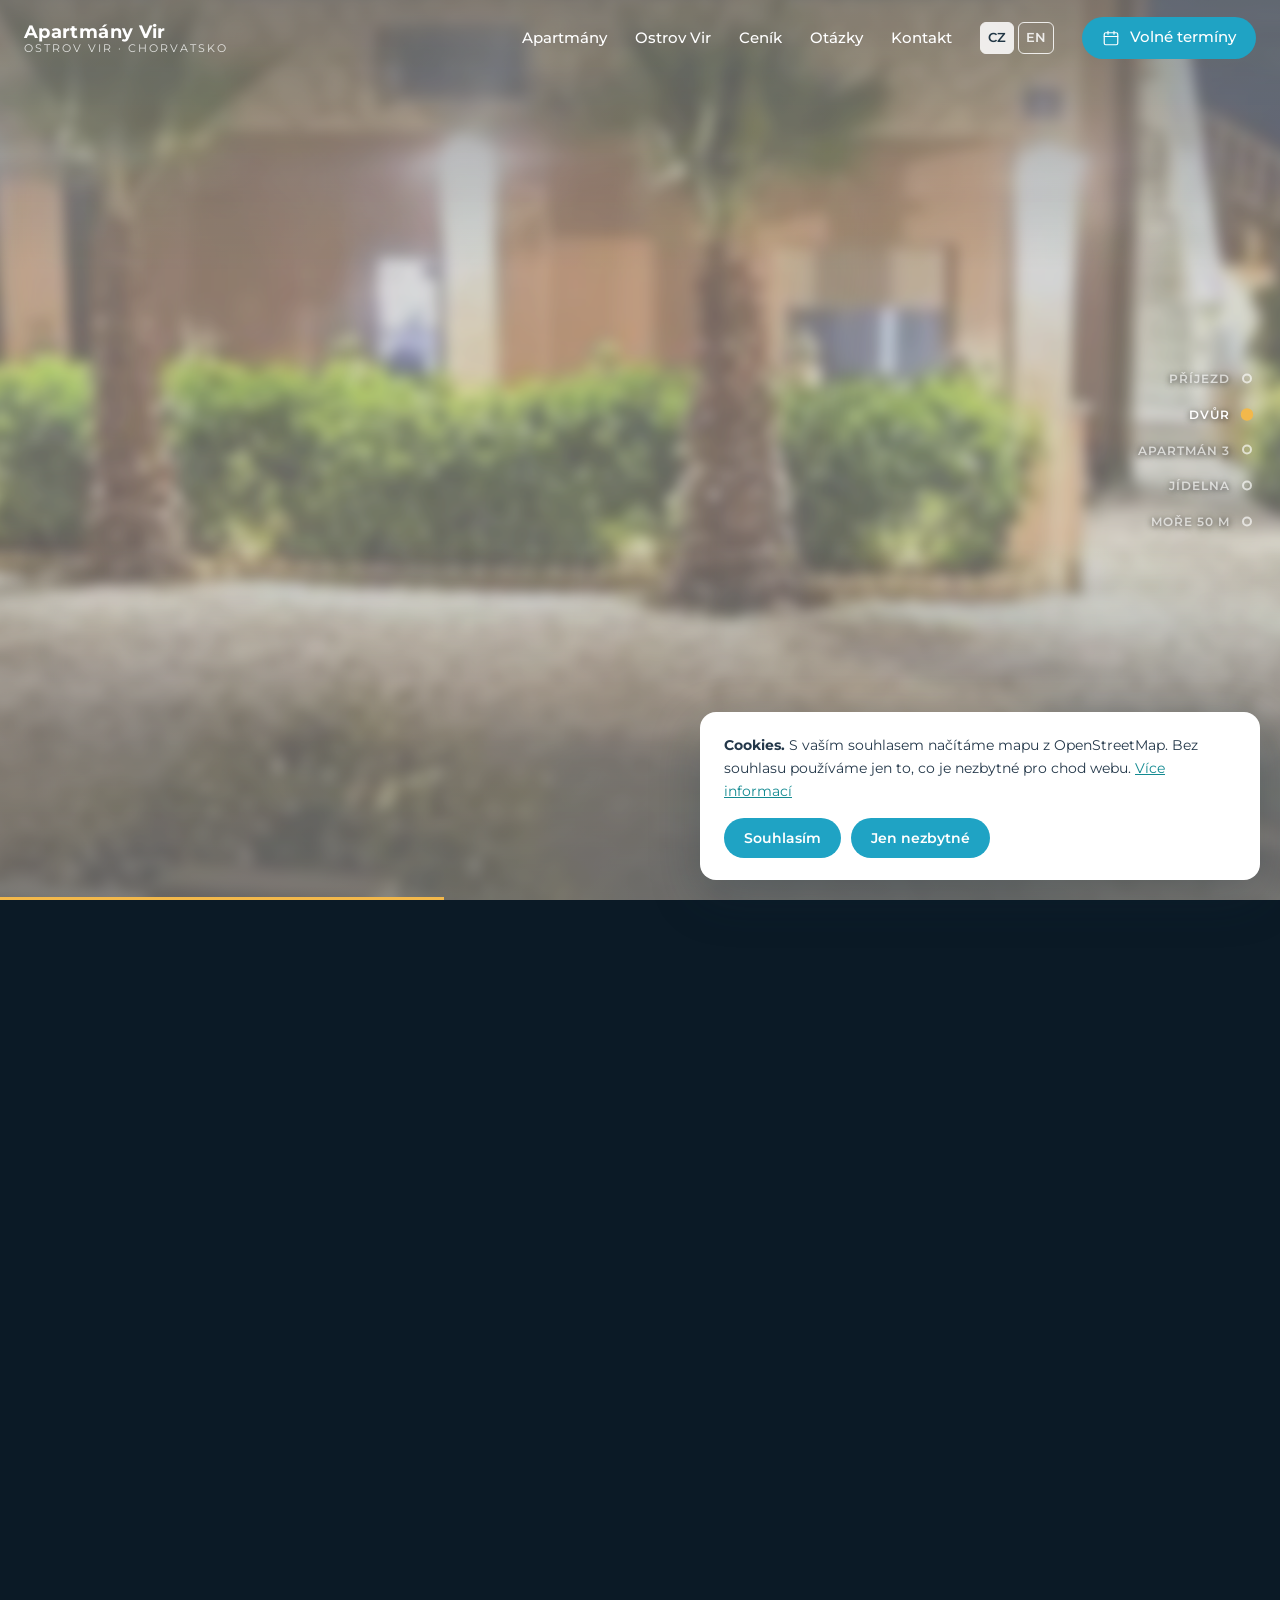
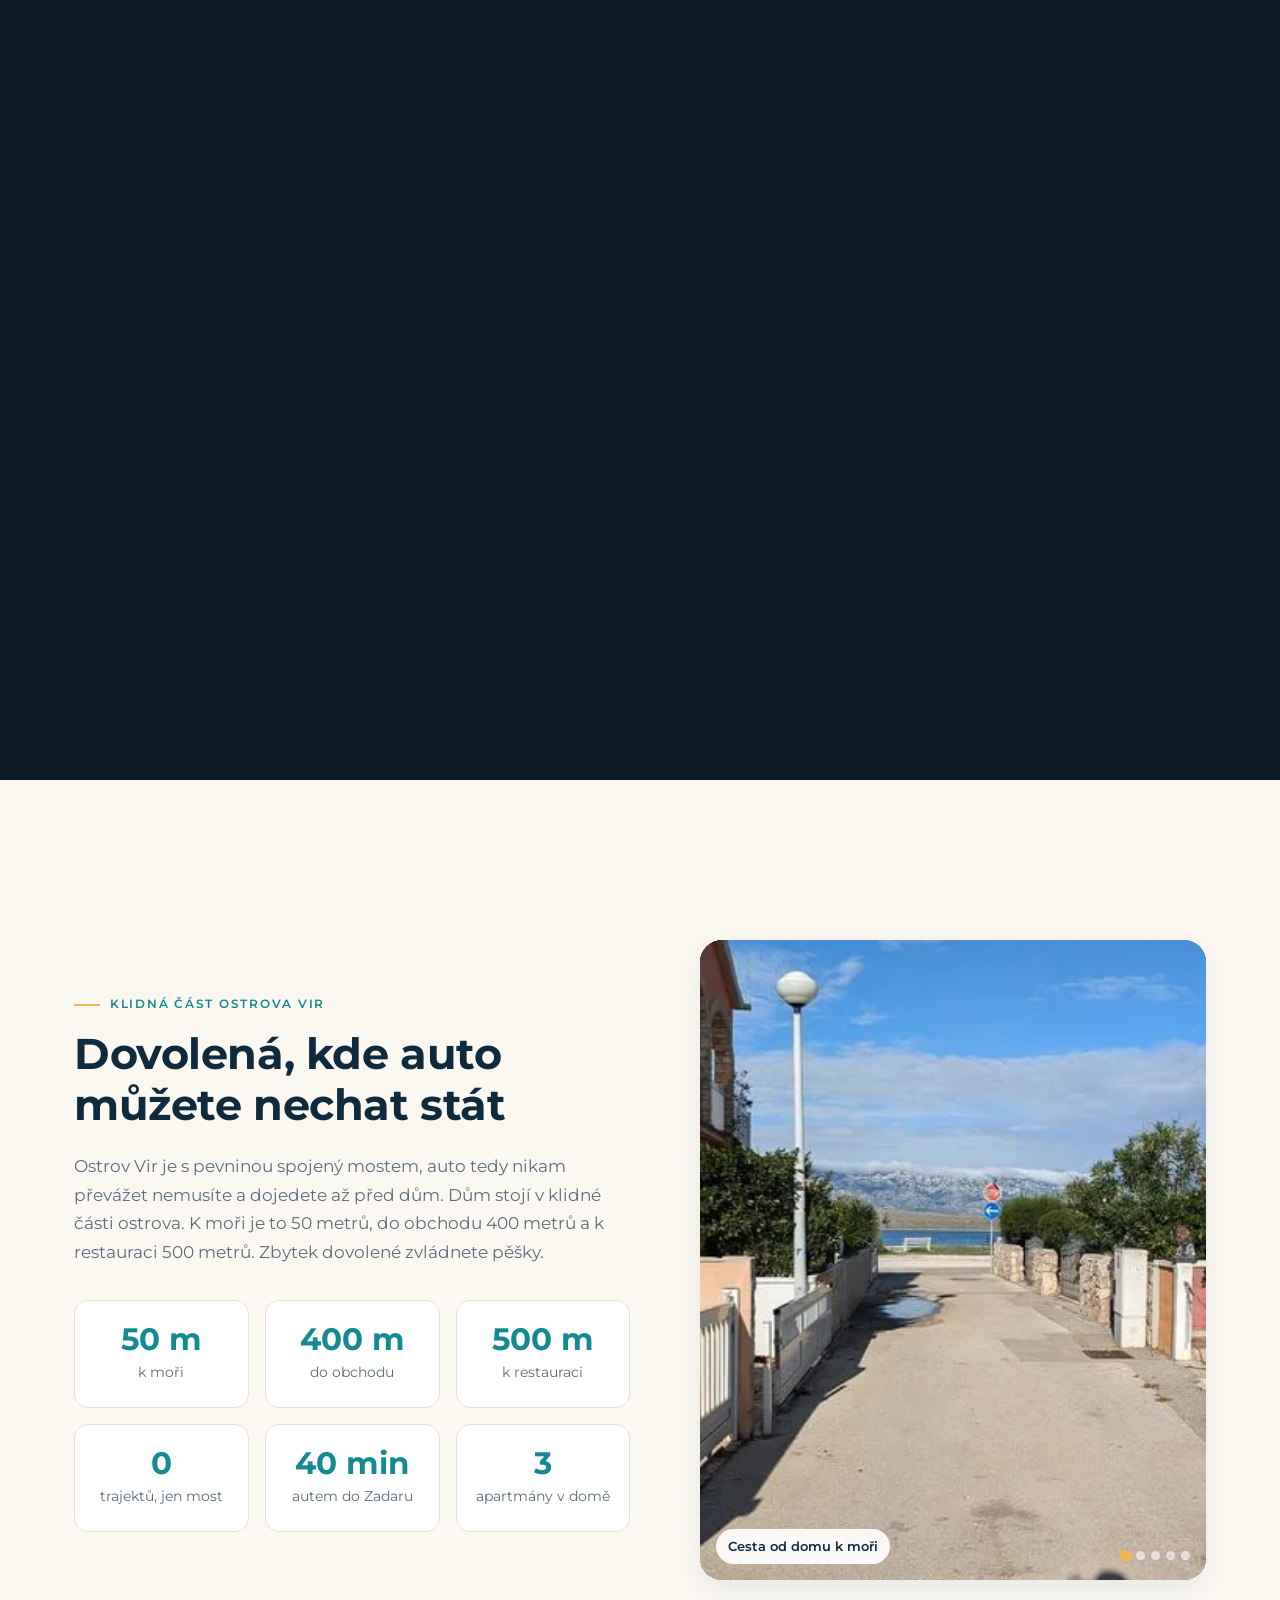
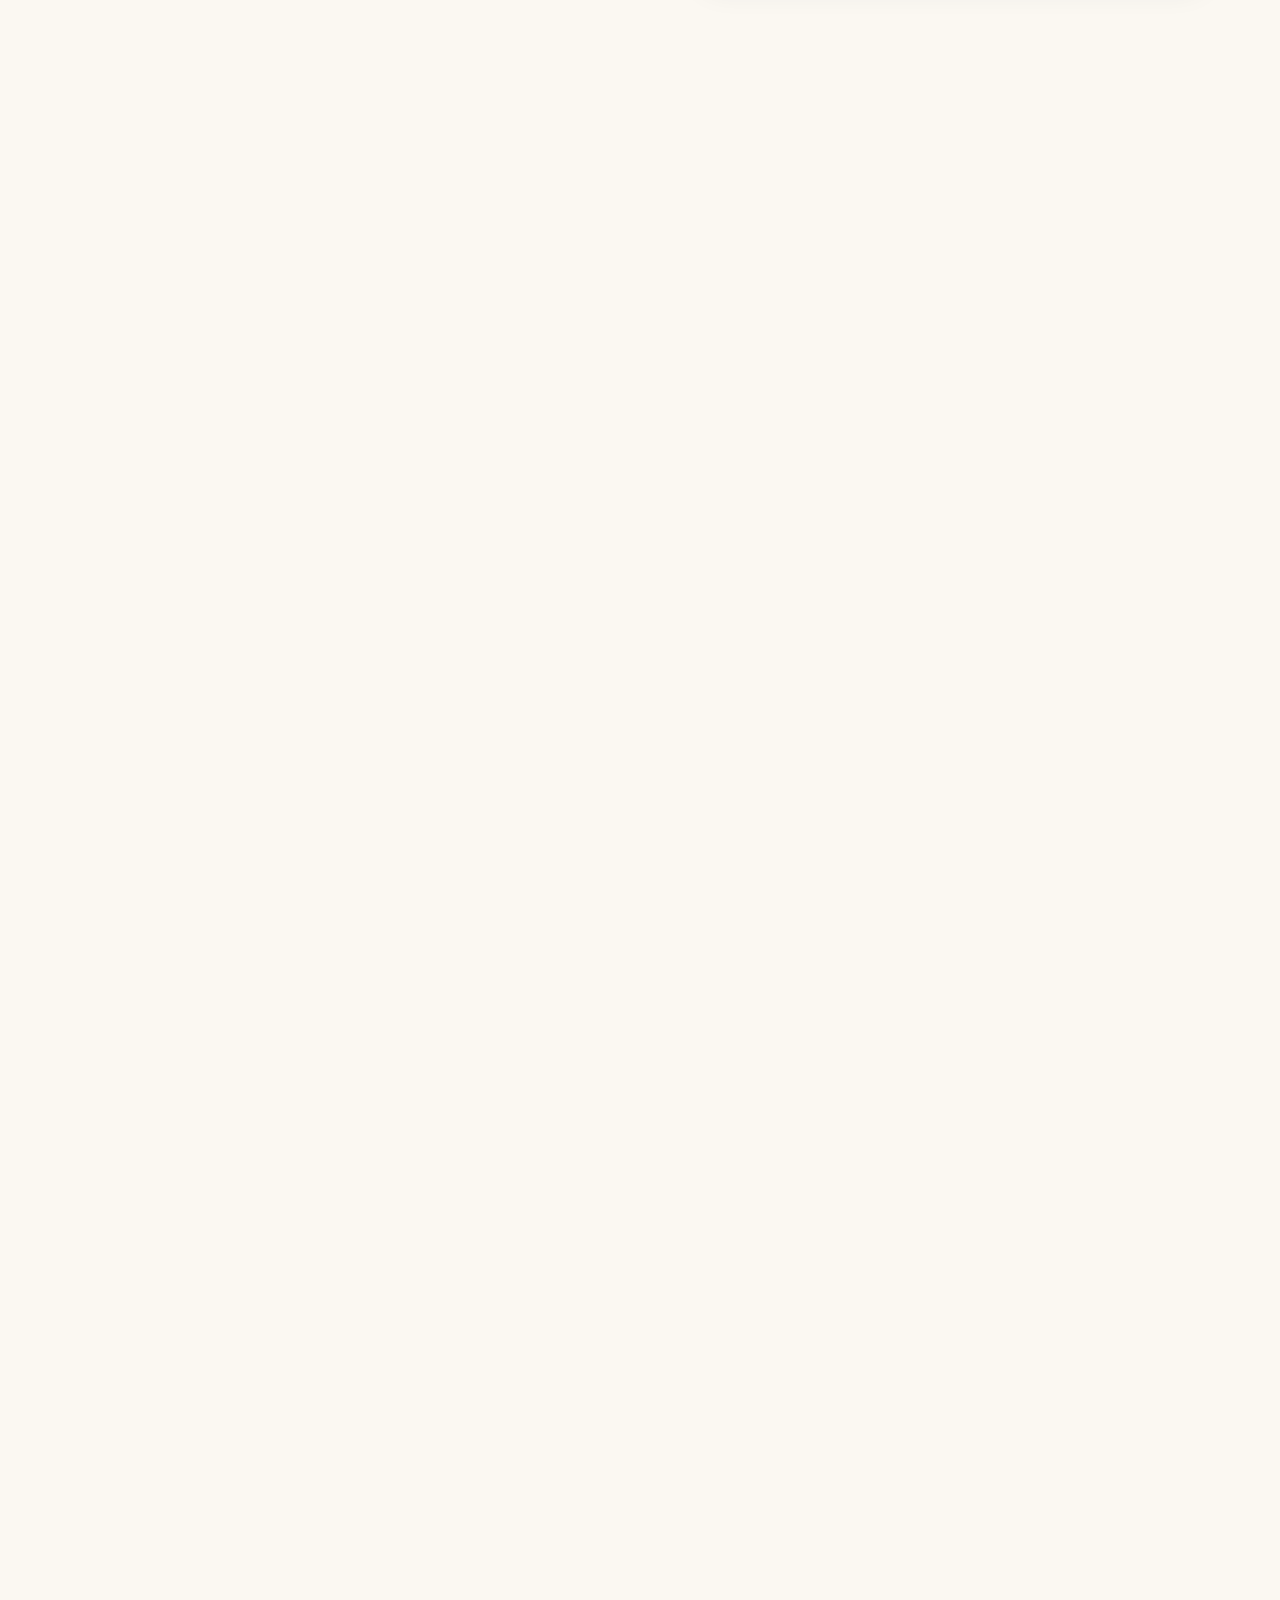
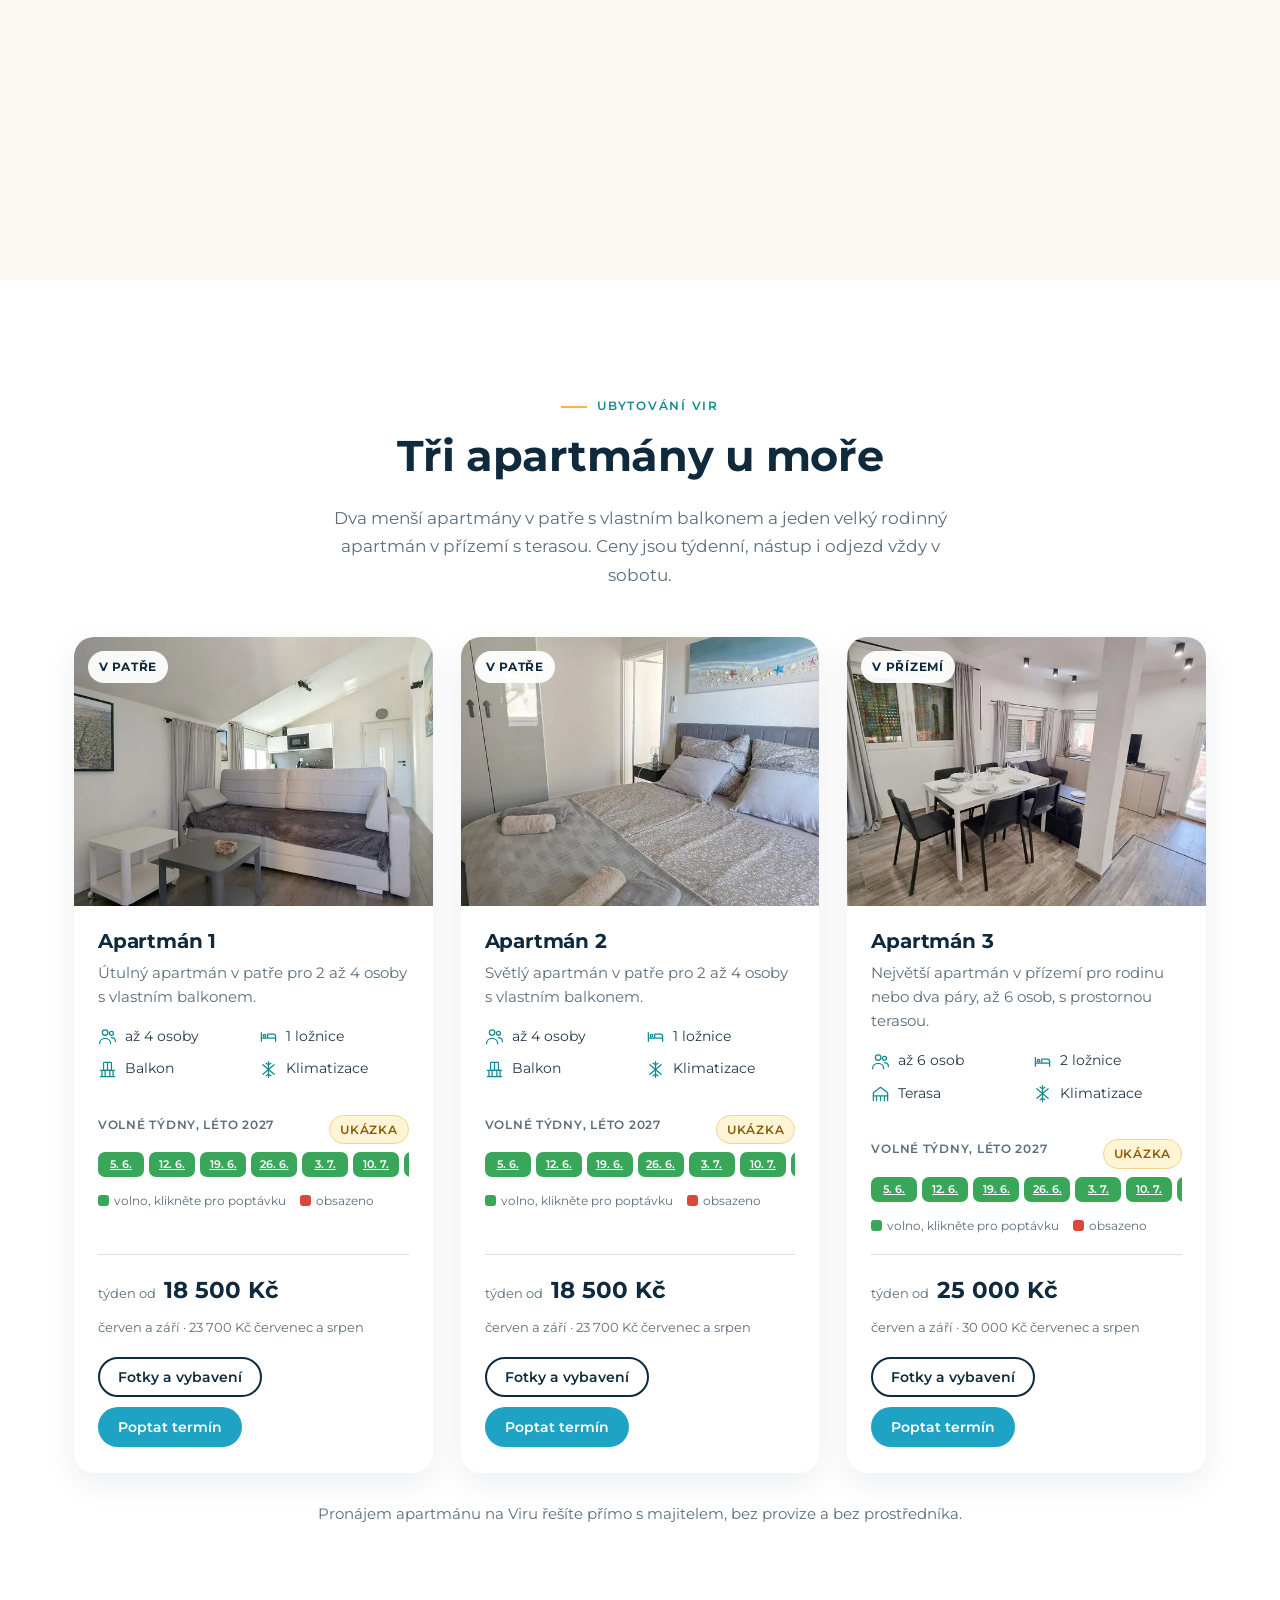
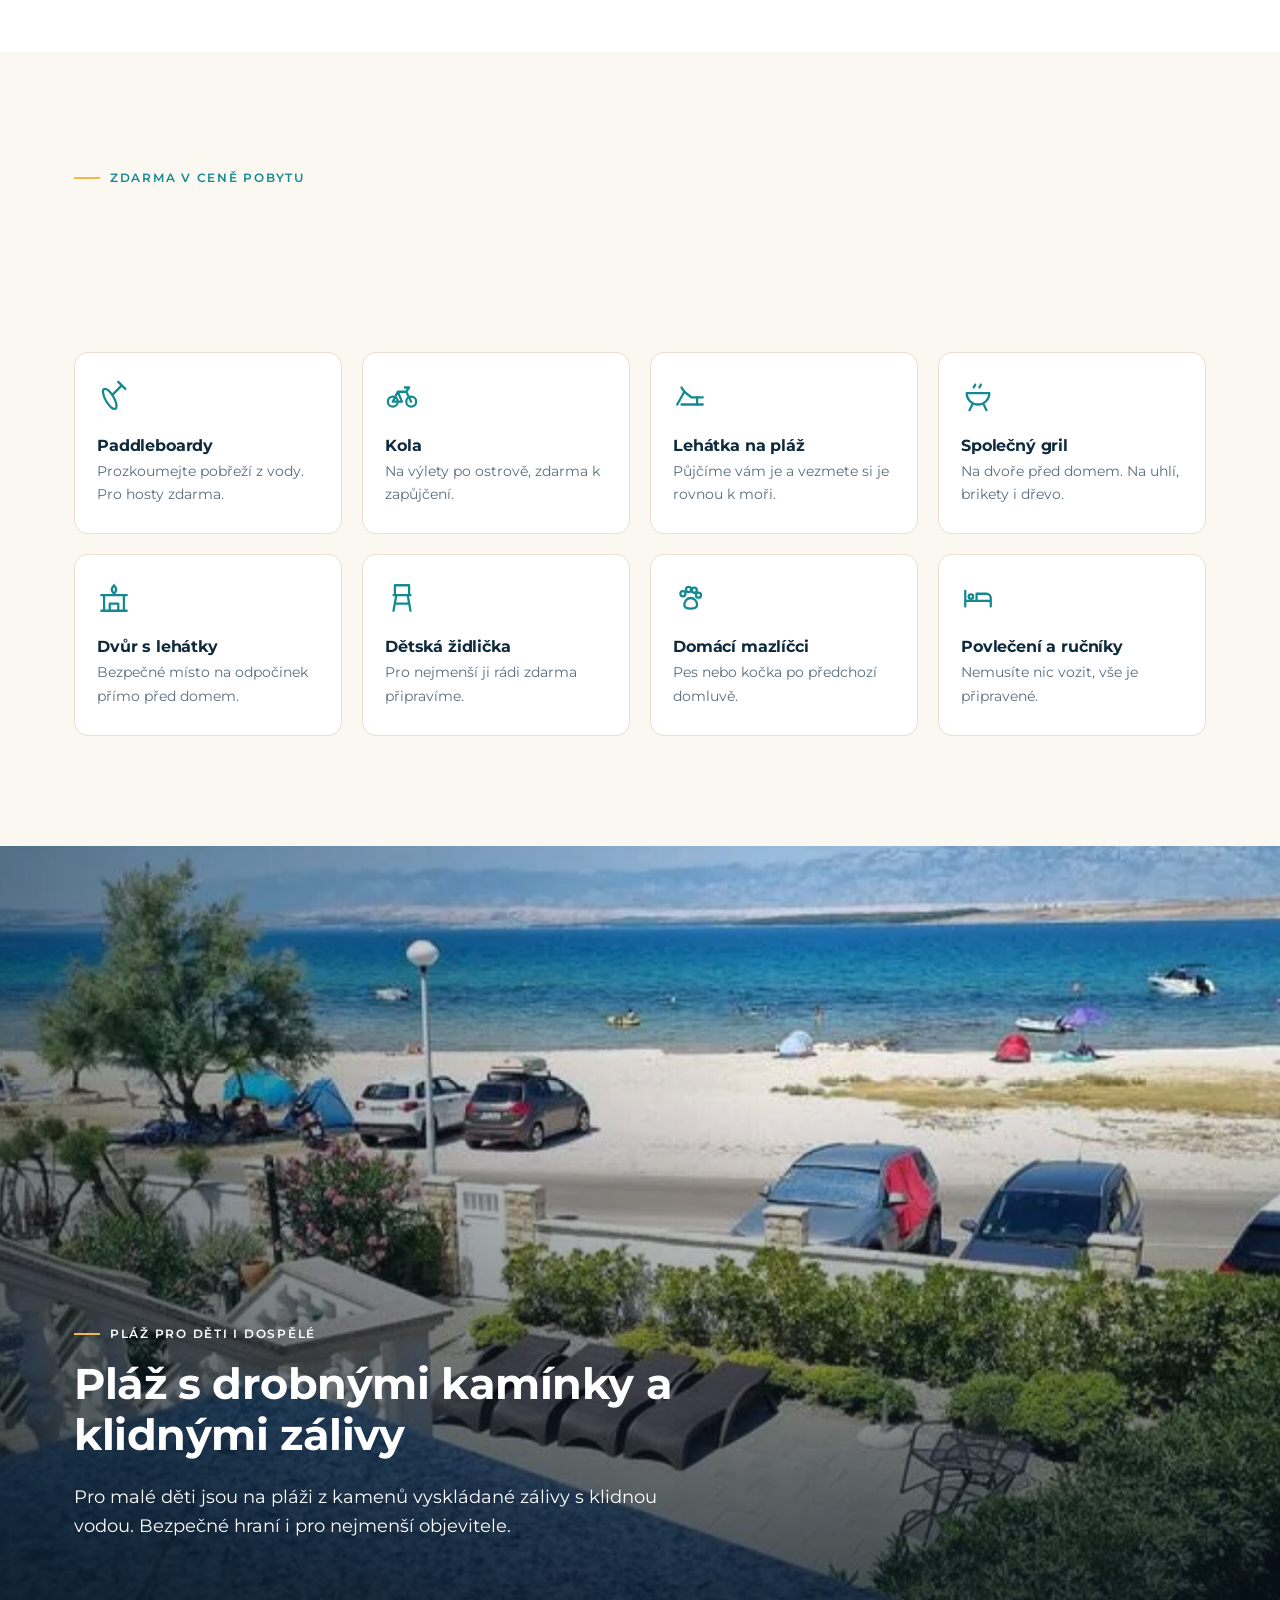
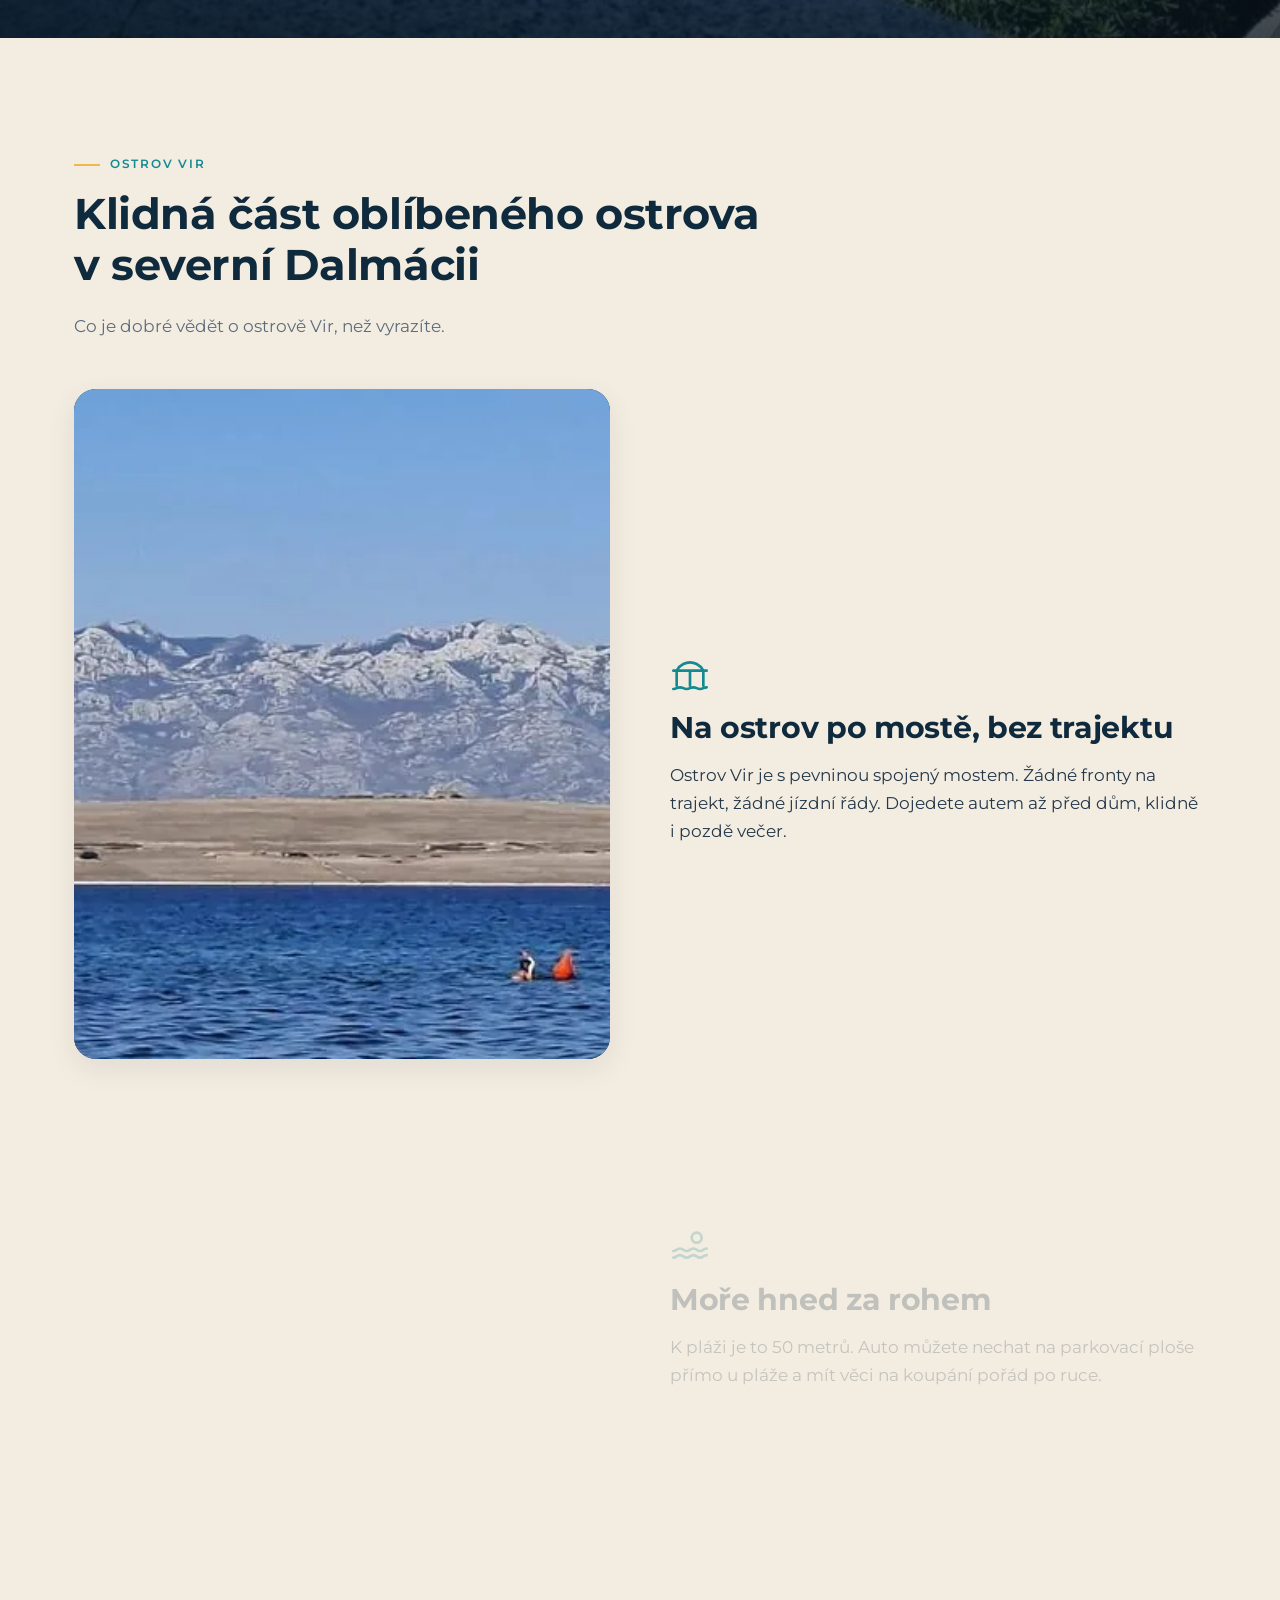
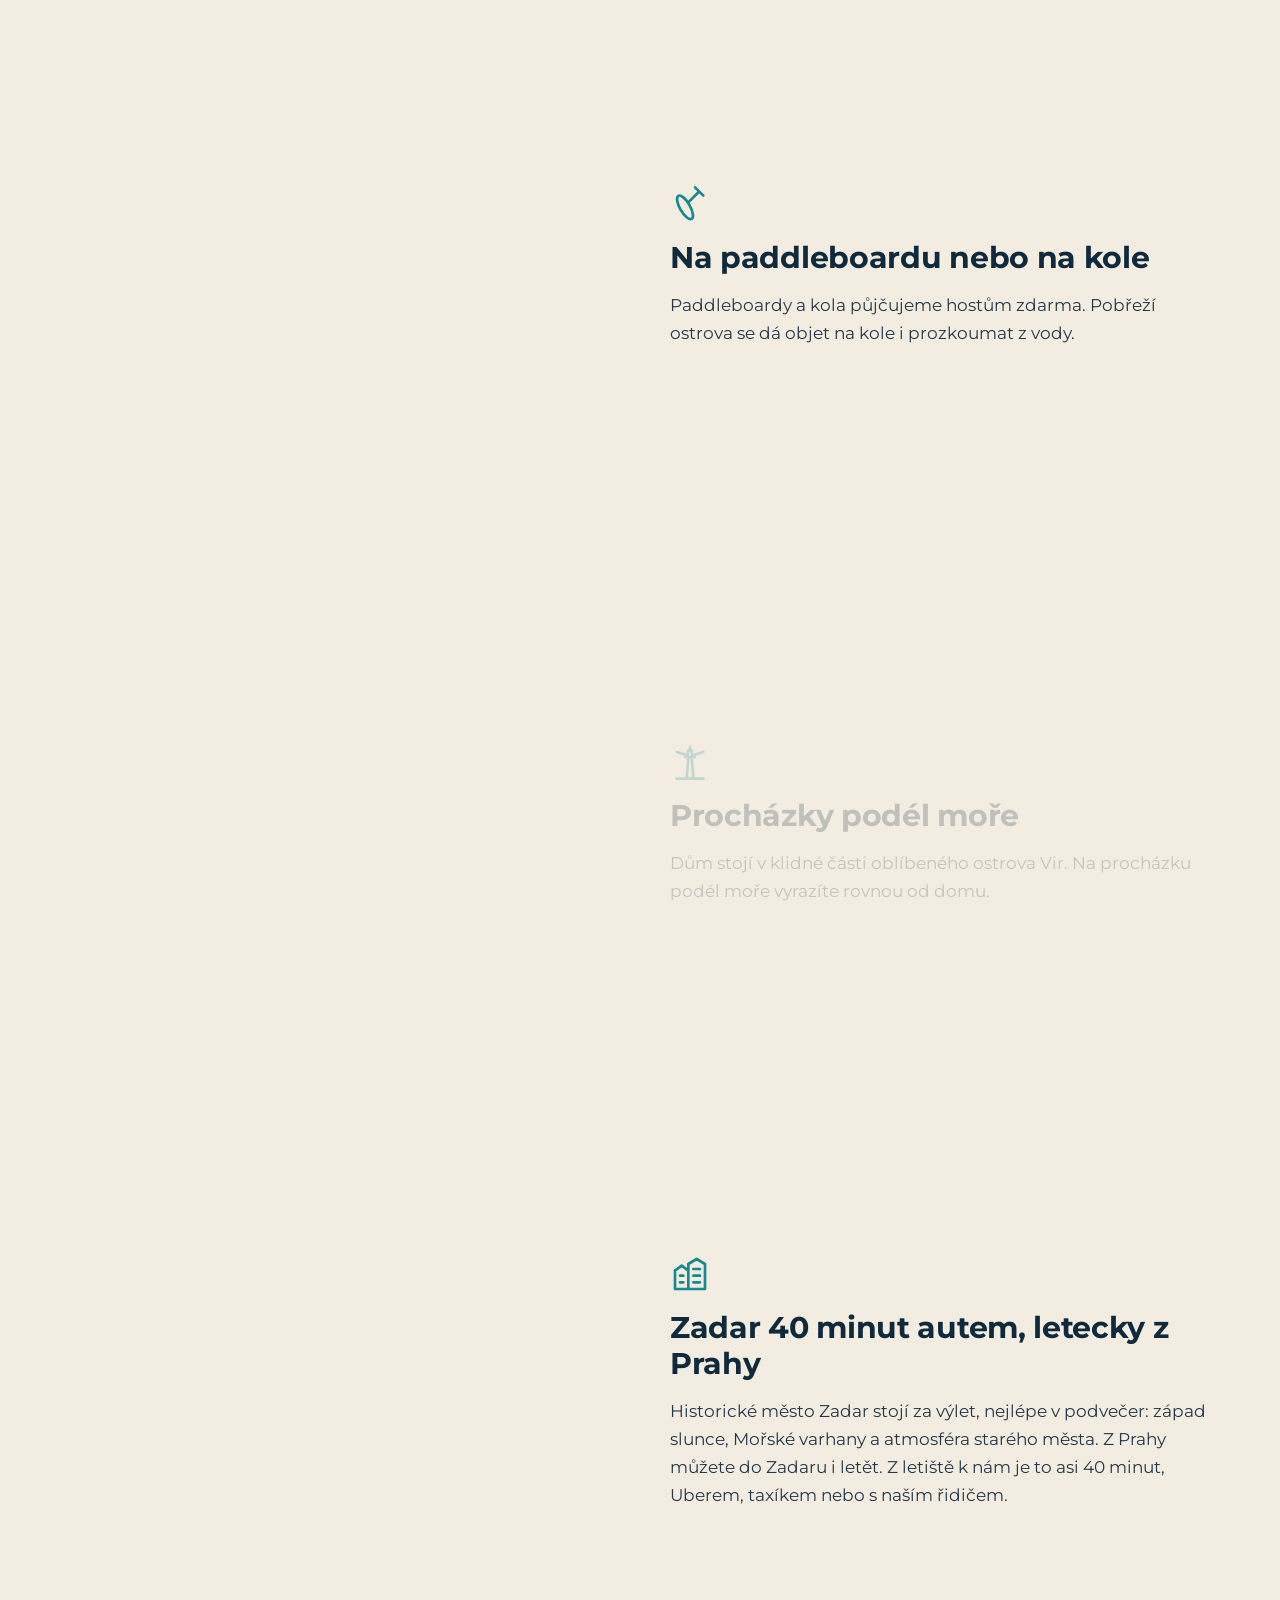
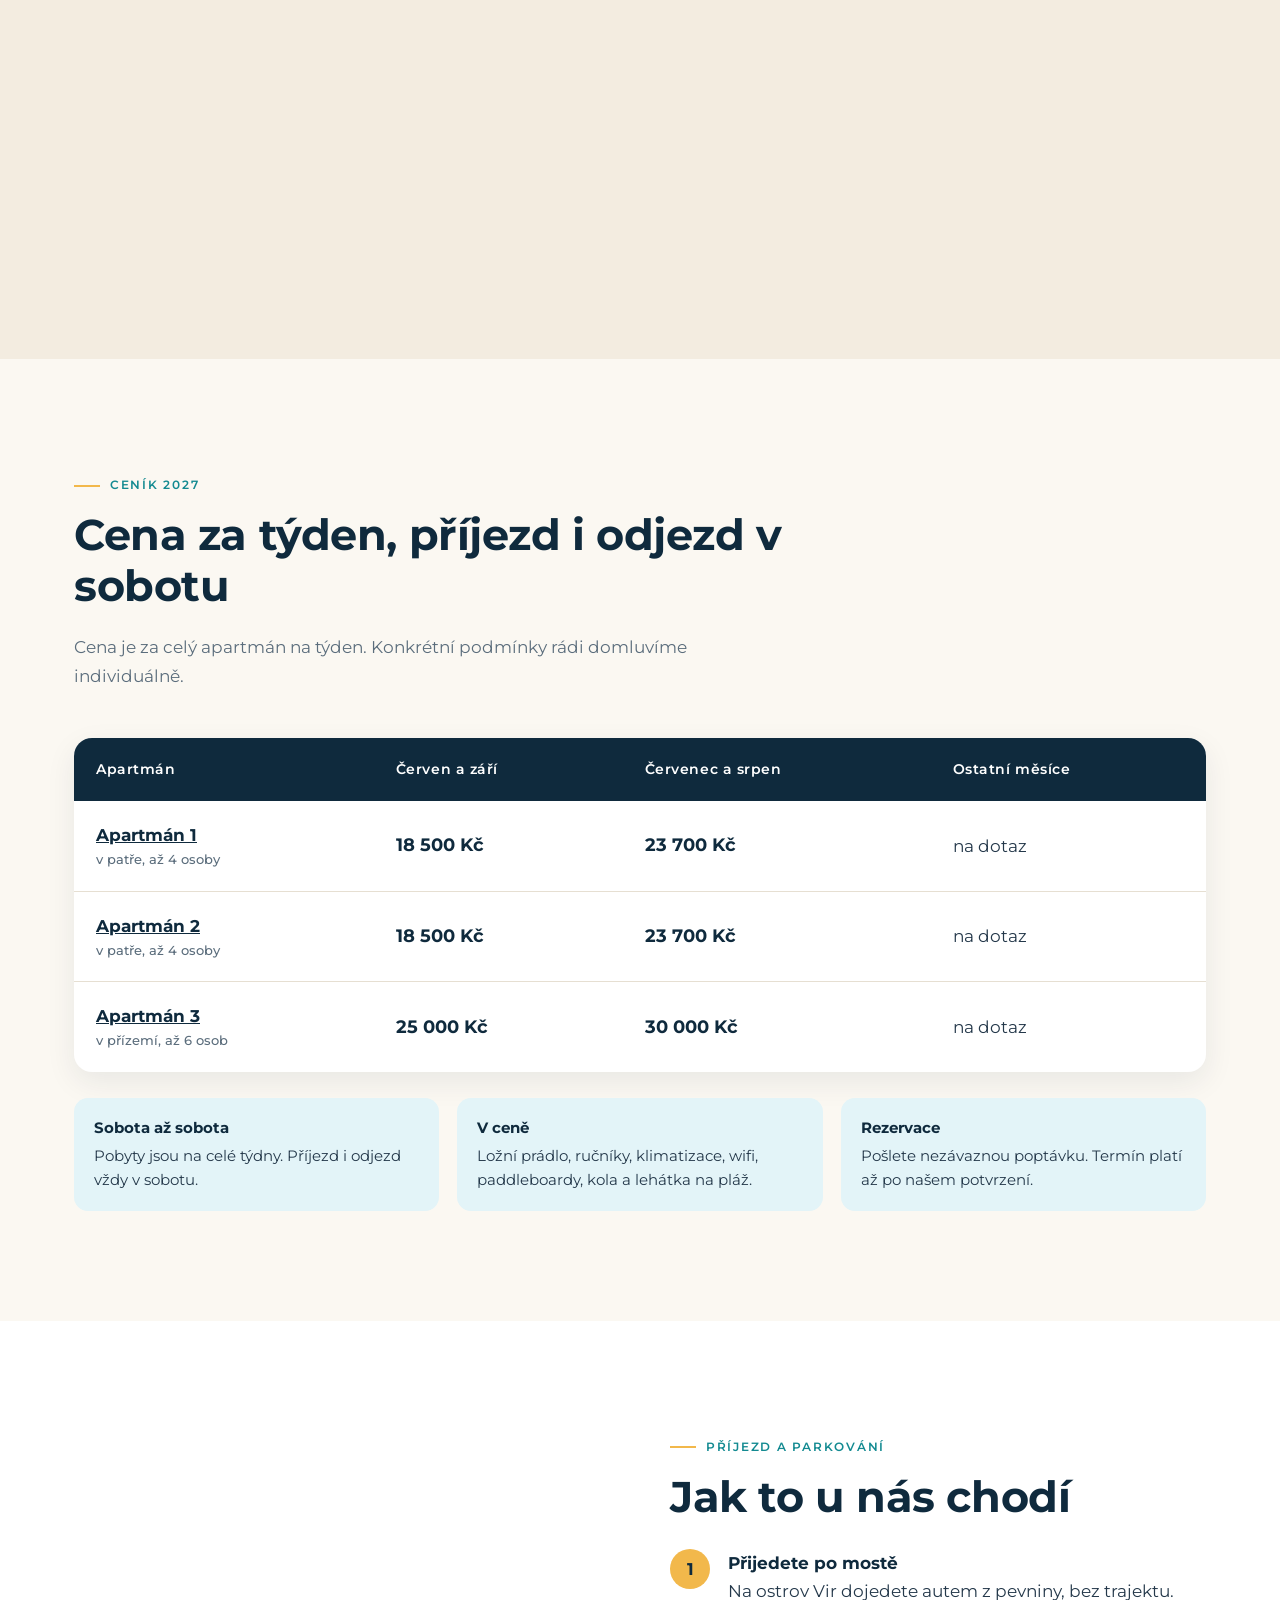
==== commit 3fea304f: "Fotky převedené na WebP (picture + fallback JPG), rychlejší načítání webu Ke každé JPG fotce vznikla" ====
--- a/index.html
+++ b/index.html
@@ -21,7 +21,7 @@
 <meta name="geo.position" content="44.30928;15.085458">
 <link rel="icon" href="favicon.svg" type="image/svg+xml">
 <link rel="preload" href="assets/fonts/montserrat-latin-ext-700-normal.woff2" as="font" type="font/woff2" crossorigin>
-<link rel="stylesheet" href="assets/css/style.css?v=cf92875c">
+<link rel="stylesheet" href="assets/css/style.css?v=3d3b6a1d">
 <script type="application/ld+json">{
  "@context": "https://schema.org",
  "@graph": [
@@ -637,9 +637,9 @@
 
 <section class="prohlidka" id="prohlidka" aria-label="Prohlídka domu od brány až do apartmánu 3">
  <div class="prohlidka__scena">
-  <div class="prohlidka__snimek" style="transform-origin:43% 41%"><img src="img/tour-1-dvur-vecer.jpg" srcset="img/tour-1-dvur-vecer-m.jpg 800w, img/tour-1-dvur-vecer.jpg 1920w" sizes="(max-width:900px) 100vw, 50vw" alt="Dům s apartmány na ostrově Vir večer: osvětlený kamenný dvůr s palmami za bránou" decoding="async" style="object-position:42% 50%" fetchpriority="high"></div>
-  <div class="prohlidka__snimek" style="transform-origin:76% 48%"><img src="img/tour-2-apt3-obyvak.jpg" srcset="img/tour-2-apt3-obyvak-m.jpg 800w, img/tour-2-apt3-obyvak.jpg 1920w" sizes="(max-width:900px) 100vw, 50vw" alt="Obývací pokoj apartmánu 3 v přízemí s kuchyňským koutem a barem" decoding="async" style="object-position:62% 50%"></div>
-  <div class="prohlidka__snimek" style="transform-origin:90% 62%"><img src="img/tour-3-apt3-jidelna.jpg" srcset="img/tour-3-apt3-jidelna-m.jpg 800w, img/tour-3-apt3-jidelna.jpg 1920w" sizes="(max-width:900px) 100vw, 50vw" alt="Jídelní stůl pro šest osob a dveře na terasu v apartmánu 3" decoding="async" style="object-position:70% 50%"></div>
+  <div class="prohlidka__snimek" style="transform-origin:43% 41%"><picture><source type="image/webp" srcset="img/tour-1-dvur-vecer-m.webp 800w, img/tour-1-dvur-vecer.webp 1920w" sizes="(max-width:900px) 100vw, 50vw"><img src="img/tour-1-dvur-vecer.jpg" srcset="img/tour-1-dvur-vecer-m.jpg 800w, img/tour-1-dvur-vecer.jpg 1920w" sizes="(max-width:900px) 100vw, 50vw" alt="Dům s apartmány na ostrově Vir večer: osvětlený kamenný dvůr s palmami za bránou" decoding="async" style="object-position:42% 50%" fetchpriority="high"></picture></div>
+  <div class="prohlidka__snimek" style="transform-origin:76% 48%"><picture><source type="image/webp" srcset="img/tour-2-apt3-obyvak-m.webp 800w, img/tour-2-apt3-obyvak.webp 1920w" sizes="(max-width:900px) 100vw, 50vw"><img src="img/tour-2-apt3-obyvak.jpg" srcset="img/tour-2-apt3-obyvak-m.jpg 800w, img/tour-2-apt3-obyvak.jpg 1920w" sizes="(max-width:900px) 100vw, 50vw" alt="Obývací pokoj apartmánu 3 v přízemí s kuchyňským koutem a barem" decoding="async" style="object-position:62% 50%"></picture></div>
+  <div class="prohlidka__snimek" style="transform-origin:90% 62%"><picture><source type="image/webp" srcset="img/tour-3-apt3-jidelna-m.webp 800w, img/tour-3-apt3-jidelna.webp 1920w" sizes="(max-width:900px) 100vw, 50vw"><img src="img/tour-3-apt3-jidelna.jpg" srcset="img/tour-3-apt3-jidelna-m.jpg 800w, img/tour-3-apt3-jidelna.jpg 1920w" sizes="(max-width:900px) 100vw, 50vw" alt="Jídelní stůl pro šest osob a dveře na terasu v apartmánu 3" decoding="async" style="object-position:70% 50%"></picture></div>
   <div class="prohlidka__zavoj"></div>
   <div class="prohlidka__zablesk"></div>
 
@@ -709,7 +709,7 @@
    </div>
   </div>
   <figure class="foto-ramec prezentace" data-reveal="vpravo">
-   <div class="prezentace__pas"><img src="img/okoli-ulice-k-mori-m.jpg" srcset="img/okoli-ulice-k-mori-m.jpg 900w, img/okoli-ulice-k-mori.jpg 1920w" sizes="(max-width:900px) 100vw, 45vw" alt="Ulice od domu k moři, na konci ulice je vidět hladina a hory na pevnině" data-popisek="Cesta od domu k moři" style="transform-origin:50% 70%" class="aktivni" decoding="async"><img src="img/plaz-1-lehatka-zalivy-m.jpg" srcset="img/plaz-1-lehatka-zalivy-m.jpg 900w, img/plaz-1-lehatka-zalivy.jpg 1920w" sizes="(max-width:900px) 100vw, 45vw" alt="Pláž s lehátky a řadou zálivů z kamenů podél břehu" data-popisek="Pláž 50 metrů od domu" style="transform-origin:70% 60%" decoding="async"><img src="img/plaz-2-zaliv-m.jpg" srcset="img/plaz-2-zaliv-m.jpg 900w, img/plaz-2-zaliv.jpg 1920w" sizes="(max-width:900px) 100vw, 45vw" alt="Záliv vyskládaný z kamenů s klidnou mělkou vodou" data-popisek="Zálivy z kamenů s klidnou vodou" style="transform-origin:45% 65%" decoding="async"><img src="img/plaz-4-pruzracna-voda-m.jpg" srcset="img/plaz-4-pruzracna-voda-m.jpg 900w, img/plaz-4-pruzracna-voda.jpg 1920w" sizes="(max-width:900px) 100vw, 45vw" alt="Průzračná voda v zálivu, za pláží lehátka a domy" data-popisek="Průzračná voda, domy hned za pláží" style="transform-origin:50% 40%" decoding="async"><img src="img/plaz-5-vecer-m.jpg" srcset="img/plaz-5-vecer-m.jpg 900w, img/plaz-5-vecer.jpg 1920w" sizes="(max-width:900px) 100vw, 45vw" alt="Pláž s drobnými kamínky ve večerním světle" data-popisek="Večer na pláži" style="transform-origin:60% 50%" decoding="async"></div>
+   <div class="prezentace__pas"><picture><source type="image/webp" srcset="img/okoli-ulice-k-mori-m.webp 900w, img/okoli-ulice-k-mori.webp 1920w" sizes="(max-width:900px) 100vw, 45vw"><img src="img/okoli-ulice-k-mori-m.jpg" srcset="img/okoli-ulice-k-mori-m.jpg 900w, img/okoli-ulice-k-mori.jpg 1920w" sizes="(max-width:900px) 100vw, 45vw" alt="Ulice od domu k moři, na konci ulice je vidět hladina a hory na pevnině" data-popisek="Cesta od domu k moři" style="transform-origin:50% 70%" class="aktivni" decoding="async"></picture><picture><source type="image/webp" srcset="img/plaz-1-lehatka-zalivy-m.webp 900w, img/plaz-1-lehatka-zalivy.webp 1920w" sizes="(max-width:900px) 100vw, 45vw"><img src="img/plaz-1-lehatka-zalivy-m.jpg" srcset="img/plaz-1-lehatka-zalivy-m.jpg 900w, img/plaz-1-lehatka-zalivy.jpg 1920w" sizes="(max-width:900px) 100vw, 45vw" alt="Pláž s lehátky a řadou zálivů z kamenů podél břehu" data-popisek="Pláž 50 metrů od domu" style="transform-origin:70% 60%" decoding="async"></picture><picture><source type="image/webp" srcset="img/plaz-2-zaliv-m.webp 900w, img/plaz-2-zaliv.webp 1920w" sizes="(max-width:900px) 100vw, 45vw"><img src="img/plaz-2-zaliv-m.jpg" srcset="img/plaz-2-zaliv-m.jpg 900w, img/plaz-2-zaliv.jpg 1920w" sizes="(max-width:900px) 100vw, 45vw" alt="Záliv vyskládaný z kamenů s klidnou mělkou vodou" data-popisek="Zálivy z kamenů s klidnou vodou" style="transform-origin:45% 65%" decoding="async"></picture><picture><source type="image/webp" srcset="img/plaz-4-pruzracna-voda-m.webp 900w, img/plaz-4-pruzracna-voda.webp 1920w" sizes="(max-width:900px) 100vw, 45vw"><img src="img/plaz-4-pruzracna-voda-m.jpg" srcset="img/plaz-4-pruzracna-voda-m.jpg 900w, img/plaz-4-pruzracna-voda.jpg 1920w" sizes="(max-width:900px) 100vw, 45vw" alt="Průzračná voda v zálivu, za pláží lehátka a domy" data-popisek="Průzračná voda, domy hned za pláží" style="transform-origin:50% 40%" decoding="async"></picture><picture><source type="image/webp" srcset="img/plaz-5-vecer-m.webp 900w, img/plaz-5-vecer.webp 1920w" sizes="(max-width:900px) 100vw, 45vw"><img src="img/plaz-5-vecer-m.jpg" srcset="img/plaz-5-vecer-m.jpg 900w, img/plaz-5-vecer.jpg 1920w" sizes="(max-width:900px) 100vw, 45vw" alt="Pláž s drobnými kamínky ve večerním světle" data-popisek="Večer na pláži" style="transform-origin:60% 50%" decoding="async"></picture></div>
    <figcaption>Cesta od domu k moři</figcaption>
    <div class="prezentace__tecky"><button type="button" aria-label="Fotka 1"></button><button type="button" aria-label="Fotka 2"></button><button type="button" aria-label="Fotka 3"></button><button type="button" aria-label="Fotka 4"></button><button type="button" aria-label="Fotka 5"></button></div>
   </figure>
@@ -727,7 +727,7 @@
   </div>
   <div class="karty">
    <article class="karta" data-reveal data-delay="1">
-    <a class="karta__foto" href="apartman-1"><img src="img/apt1-obyvak-m.jpg" alt="Apartmán 1 na ostrově Vir" loading="lazy" decoding="async" ><span class="karta__patro">v patře</span></a>
+    <a class="karta__foto" href="apartman-1"><picture><source type="image/webp" srcset="img/apt1-obyvak-m.webp"><img src="img/apt1-obyvak-m.jpg" alt="Apartmán 1 na ostrově Vir" loading="lazy" decoding="async" ></picture><span class="karta__patro">v patře</span></a>
     <div class="karta__telo">
      <h3><a href="apartman-1">Apartmán 1</a></h3>
      <p class="karta__kapacita">Útulný apartmán v patře pro 2 až 4 osoby s vlastním balkonem.</p>
@@ -750,7 +750,7 @@
     </div>
    </article>
    <article class="karta" data-reveal data-delay="2">
-    <a class="karta__foto" href="apartman-2"><img src="img/apt2-loznice-2-m.jpg" alt="Apartmán 2 na ostrově Vir" loading="lazy" decoding="async" ><span class="karta__patro">v patře</span></a>
+    <a class="karta__foto" href="apartman-2"><picture><source type="image/webp" srcset="img/apt2-loznice-2-m.webp"><img src="img/apt2-loznice-2-m.jpg" alt="Apartmán 2 na ostrově Vir" loading="lazy" decoding="async" ></picture><span class="karta__patro">v patře</span></a>
     <div class="karta__telo">
      <h3><a href="apartman-2">Apartmán 2</a></h3>
      <p class="karta__kapacita">Světlý apartmán v patře pro 2 až 4 osoby s vlastním balkonem.</p>
@@ -773,7 +773,7 @@
     </div>
    </article>
    <article class="karta" data-reveal data-delay="3">
-    <a class="karta__foto" href="apartman-3"><img src="img/tour-3-apt3-jidelna-m.jpg" alt="Apartmán 3 na ostrově Vir" loading="lazy" decoding="async" ><span class="karta__patro">v přízemí</span></a>
+    <a class="karta__foto" href="apartman-3"><picture><source type="image/webp" srcset="img/tour-3-apt3-jidelna-m.webp"><img src="img/tour-3-apt3-jidelna-m.jpg" alt="Apartmán 3 na ostrově Vir" loading="lazy" decoding="async" ></picture><span class="karta__patro">v přízemí</span></a>
     <div class="karta__telo">
      <h3><a href="apartman-3">Apartmán 3</a></h3>
      <p class="karta__kapacita">Největší apartmán v přízemí pro rodinu nebo dva páry, až 6 osob, s prostornou terasou.</p>
@@ -813,7 +813,7 @@
 </section>
 
 <section class="plaz" id="plaz">
- <div class="plaz__foto" data-parallax="0.18"><img src="img/okoli-pohled-na-plaz.jpg" srcset="img/okoli-pohled-na-plaz-m.jpg 800w, img/okoli-pohled-na-plaz.jpg 1920w" sizes="(max-width:900px) 100vw, 50vw" alt="Pohled z patra domu na pláž, parkoviště u moře a hory na pevnině" loading="lazy" decoding="async" ></div>
+ <div class="plaz__foto" data-parallax="0.18"><picture><source type="image/webp" srcset="img/okoli-pohled-na-plaz-m.webp 800w, img/okoli-pohled-na-plaz.webp 1920w" sizes="(max-width:900px) 100vw, 50vw"><img src="img/okoli-pohled-na-plaz.jpg" srcset="img/okoli-pohled-na-plaz-m.jpg 800w, img/okoli-pohled-na-plaz.jpg 1920w" sizes="(max-width:900px) 100vw, 50vw" alt="Pohled z patra domu na pláž, parkoviště u moře a hory na pevnině" loading="lazy" decoding="async" ></picture></div>
  <div class="wrap">
   <span class="stitek" style="color:#fff" data-reveal>Pláž pro děti i dospělé</span>
   <h2 data-reveal data-delay="1">Pláž s drobnými kamínky a klidnými zálivy</h2>
@@ -829,7 +829,7 @@
    <p class="uvod" data-reveal data-delay="2">Co je dobré vědět o ostrově Vir, než vyrazíte.</p>
   </div>
   <div class="ostrov">
-   <div class="ostrov__obrazy"><img src="img/vir-most.jpg" srcset="img/vir-most-m.jpg 800w, img/vir-most.jpg 1920w" sizes="(max-width:900px) 100vw, 50vw" alt="Most na ostrov Vir nad tyrkysovým mořem" decoding="async" class="aktivni" ><img src="img/okoli-pohled-na-plaz.jpg" srcset="img/okoli-pohled-na-plaz-m.jpg 800w, img/okoli-pohled-na-plaz.jpg 1920w" sizes="(max-width:900px) 100vw, 50vw" alt="Pláž kousek od domu s apartmány" decoding="async" ><img src="img/dvur-paddleboardy.jpg" srcset="img/dvur-paddleboardy-m.jpg 800w, img/dvur-paddleboardy.jpg 1920w" sizes="(max-width:900px) 100vw, 50vw" alt="Dvůr před domem s paddleboardy pro hosty" decoding="async" ><img src="img/vir-majak-2.jpg" srcset="img/vir-majak-2-m.jpg 800w, img/vir-majak-2.jpg 1920w" sizes="(max-width:900px) 100vw, 50vw" alt="Maják na ostrově Vir a čisté moře u kamenného pobřeží" decoding="async" ><img src="img/vir-hory-velebit.jpg" srcset="img/vir-hory-velebit-m.jpg 800w, img/vir-hory-velebit.jpg 1920w" sizes="(max-width:900px) 100vw, 50vw" alt="Pohled z ostrova Vir přes moře na pohoří Velebit" decoding="async" ></div>
+   <div class="ostrov__obrazy"><picture><source type="image/webp" srcset="img/vir-most-m.webp 800w, img/vir-most.webp 1920w" sizes="(max-width:900px) 100vw, 50vw"><img src="img/vir-most.jpg" srcset="img/vir-most-m.jpg 800w, img/vir-most.jpg 1920w" sizes="(max-width:900px) 100vw, 50vw" alt="Most na ostrov Vir nad tyrkysovým mořem" decoding="async" class="aktivni" ></picture><picture><source type="image/webp" srcset="img/okoli-pohled-na-plaz-m.webp 800w, img/okoli-pohled-na-plaz.webp 1920w" sizes="(max-width:900px) 100vw, 50vw"><img src="img/okoli-pohled-na-plaz.jpg" srcset="img/okoli-pohled-na-plaz-m.jpg 800w, img/okoli-pohled-na-plaz.jpg 1920w" sizes="(max-width:900px) 100vw, 50vw" alt="Pláž kousek od domu s apartmány" decoding="async" ></picture><picture><source type="image/webp" srcset="img/dvur-paddleboardy-m.webp 800w, img/dvur-paddleboardy.webp 1920w" sizes="(max-width:900px) 100vw, 50vw"><img src="img/dvur-paddleboardy.jpg" srcset="img/dvur-paddleboardy-m.jpg 800w, img/dvur-paddleboardy.jpg 1920w" sizes="(max-width:900px) 100vw, 50vw" alt="Dvůr před domem s paddleboardy pro hosty" decoding="async" ></picture><picture><source type="image/webp" srcset="img/vir-majak-2-m.webp 800w, img/vir-majak-2.webp 1920w" sizes="(max-width:900px) 100vw, 50vw"><img src="img/vir-majak-2.jpg" srcset="img/vir-majak-2-m.jpg 800w, img/vir-majak-2.jpg 1920w" sizes="(max-width:900px) 100vw, 50vw" alt="Maják na ostrově Vir a čisté moře u kamenného pobřeží" decoding="async" ></picture><picture><source type="image/webp" srcset="img/vir-hory-velebit-m.webp 800w, img/vir-hory-velebit.webp 1920w" sizes="(max-width:900px) 100vw, 50vw"><img src="img/vir-hory-velebit.jpg" srcset="img/vir-hory-velebit-m.jpg 800w, img/vir-hory-velebit.jpg 1920w" sizes="(max-width:900px) 100vw, 50vw" alt="Pohled z ostrova Vir přes moře na pohoří Velebit" decoding="async" ></picture></div>
    <div class="ostrov__kroky">
     <div class="krok aktivni"><svg class="ikona" aria-hidden="true"><use href="#i-most"/></svg><h3>Na ostrov po mostě, bez trajektu</h3><p>Ostrov Vir je s pevninou spojený mostem. Žádné fronty na trajekt, žádné jízdní řády. Dojedete autem až před dům, klidně i pozdě večer.</p></div><div class="krok"><svg class="ikona" aria-hidden="true"><use href="#i-vlny"/></svg><h3>Moře hned za rohem</h3><p>K pláži je to 50 metrů. Auto můžete nechat na parkovací ploše přímo u pláže a mít věci na koupání pořád po ruce.</p></div><div class="krok"><svg class="ikona" aria-hidden="true"><use href="#i-paddle"/></svg><h3>Na paddleboardu nebo na kole</h3><p>Paddleboardy a kola půjčujeme hostům zdarma. Pobřeží ostrova se dá objet na kole i prozkoumat z vody.</p></div><div class="krok"><svg class="ikona" aria-hidden="true"><use href="#i-majak"/></svg><h3>Procházky podél moře</h3><p>Dům stojí v klidné části oblíbeného ostrova Vir. Na procházku podél moře vyrazíte rovnou od domu.</p></div><div class="krok"><svg class="ikona" aria-hidden="true"><use href="#i-mesto"/></svg><h3>Zadar 40 minut autem, letecky z Prahy</h3><p>Historické město Zadar stojí za výlet, nejlépe v podvečer: západ slunce, Mořské varhany a atmosféra starého města. Z Prahy můžete do Zadaru i letět. Z letiště k nám je to asi 40 minut, Uberem, taxíkem nebo s naším řidičem.</p></div>
    </div>
@@ -863,8 +863,8 @@
 <section class="sekce sekce--bila" id="prijezd">
  <div class="wrap prijezd">
   <div class="foto-dvojice">
-   <figure class="foto-ramec foto-ramec--vysoky" data-reveal="vlevo"><img src="img/dum-horni-apartmany-m.jpg" alt="Dům s apartmány na ostrově Vir za slunečného dne" loading="lazy" decoding="async" data-parallax="0.05"></figure>
-   <figure class="foto-ramec foto-ramec--vysoky" data-reveal="vlevo" data-delay="2"><img src="img/dvur-paddleboardy-m.jpg" alt="Dvůr před domem, kde se vykládají zavazadla, s paddleboardy pro hosty" loading="lazy" decoding="async" data-parallax="0.09"></figure>
+   <figure class="foto-ramec foto-ramec--vysoky" data-reveal="vlevo"><picture><source type="image/webp" srcset="img/dum-horni-apartmany-m.webp"><img src="img/dum-horni-apartmany-m.jpg" alt="Dům s apartmány na ostrově Vir za slunečného dne" loading="lazy" decoding="async" data-parallax="0.05"></picture></figure>
+   <figure class="foto-ramec foto-ramec--vysoky" data-reveal="vlevo" data-delay="2"><picture><source type="image/webp" srcset="img/dvur-paddleboardy-m.webp"><img src="img/dvur-paddleboardy-m.jpg" alt="Dvůr před domem, kde se vykládají zavazadla, s paddleboardy pro hosty" loading="lazy" decoding="async" data-parallax="0.09"></picture></figure>
   </div>
   <div>
    <span class="stitek" data-reveal>Příjezd a parkování</span>
@@ -911,7 +911,7 @@
 </section>
 
 <section class="sekce poptavka" id="poptavka">
- <div class="poptavka__pozadi"><img src="img/vir-majak-2.jpg" srcset="img/vir-majak-2-m.jpg 800w, img/vir-majak-2.jpg 1920w" sizes="(max-width:900px) 100vw, 50vw" alt="" loading="lazy" decoding="async" ></div>
+ <div class="poptavka__pozadi"><picture><source type="image/webp" srcset="img/vir-majak-2-m.webp 800w, img/vir-majak-2.webp 1920w" sizes="(max-width:900px) 100vw, 50vw"><img src="img/vir-majak-2.jpg" srcset="img/vir-majak-2-m.jpg 800w, img/vir-majak-2.jpg 1920w" sizes="(max-width:900px) 100vw, 50vw" alt="" loading="lazy" decoding="async" ></picture></div>
  <div class="wrap">
   <div>
    <span class="stitek" data-reveal>Nezávazná poptávka</span>
@@ -1018,6 +1018,6 @@
 </div>
 <a class="btn btn--azur plovouci" href="./#poptavka"><svg class="ikona" aria-hidden="true"><use href="#i-kalendar"/></svg> Poptat termín</a>
 <script src="assets/js/nastaveni.js?v=7039b00a"></script>
-<script src="assets/js/main.js?v=aedf597d"></script>
+<script src="assets/js/main.js?v=0e4a499b"></script>
 </body>
 </html>
--- a/assets/css/style.css
+++ b/assets/css/style.css
@@ -305,7 +305,7 @@
 
 /* ---------- Mapa ---------- */
 .mapa{display:grid;grid-template-columns:1fr 1.6fr;gap:40px;align-items:center}
-.mapa__ramec{position:relative;aspect-ratio:16/10;border-radius:20px;overflow:hidden;background:var(--azur-svetla) url(../../img/okoli-pohled-na-plaz-m.jpg) center/cover;box-shadow:var(--stin)}
+.mapa__ramec{position:relative;aspect-ratio:16/10;border-radius:20px;overflow:hidden;background:var(--azur-svetla) url(../../img/okoli-pohled-na-plaz-m.jpg) center/cover;background-image:image-set(url(../../img/okoli-pohled-na-plaz-m.webp) type("image/webp"),url(../../img/okoli-pohled-na-plaz-m.jpg) type("image/jpeg"));box-shadow:var(--stin)}
 .mapa__ramec iframe{position:absolute;inset:0;width:100%;height:100%;border:0}
 .mapa__nacist{position:absolute;inset:0;display:flex;flex-direction:column;align-items:center;justify-content:center;gap:12px;background:rgba(15,42,61,.55);color:#fff;text-align:center;padding:20px}
 .mapa__nacist p{margin:0;font-size:.85rem;max-width:340px}
@@ -484,7 +484,8 @@
   .prezentace{height:auto;aspect-ratio:4/5}
   .prezentace__pas{display:flex;overflow-x:auto;scroll-snap-type:x mandatory;scrollbar-width:none;-webkit-overflow-scrolling:touch}
   .prezentace__pas::-webkit-scrollbar{display:none}
-  .prezentace img{position:relative;flex:0 0 100%;opacity:1!important;transform:none!important;scroll-snap-align:center}
+  .prezentace__pas picture{flex:0 0 100%;scroll-snap-align:center}
+  .prezentace img{position:relative;opacity:1!important;transform:none!important}
   .prezentace__tecky{bottom:22px}
   .prezentace__tecky button{width:11px;height:11px}
 }
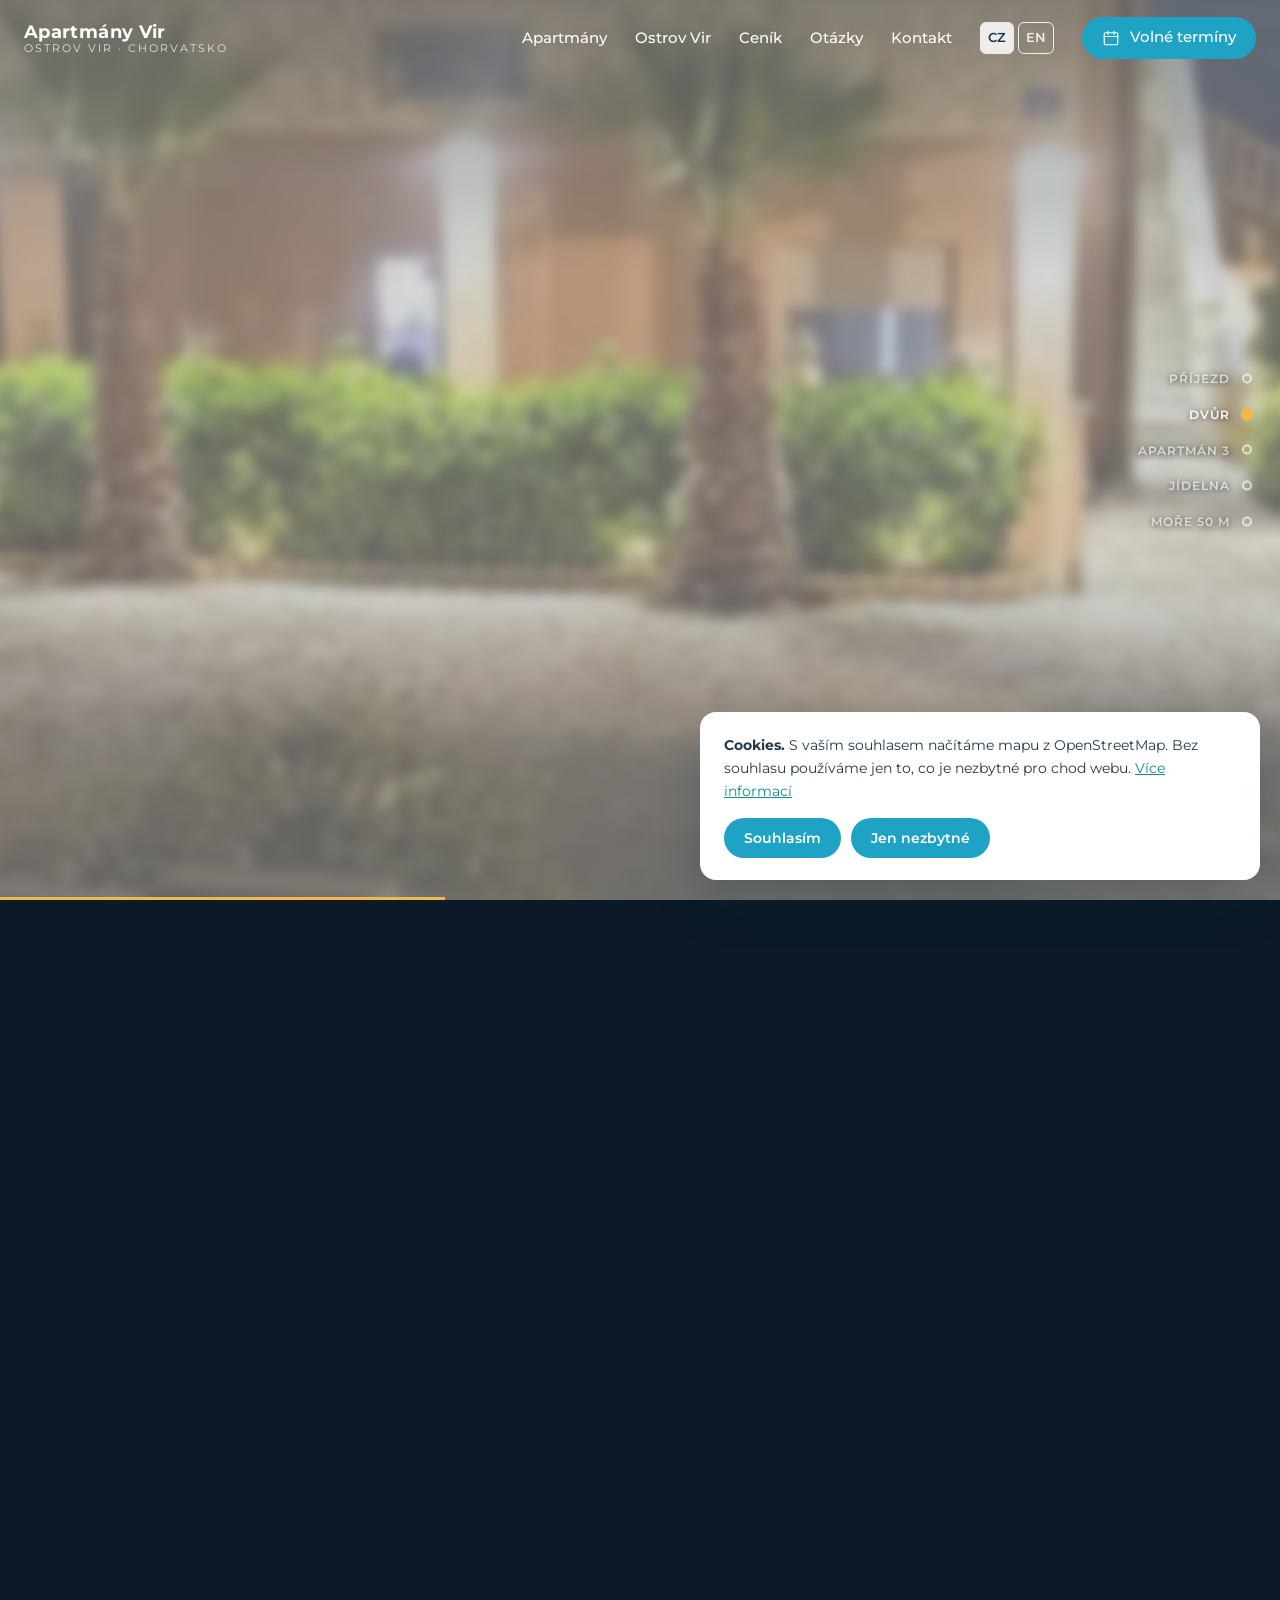
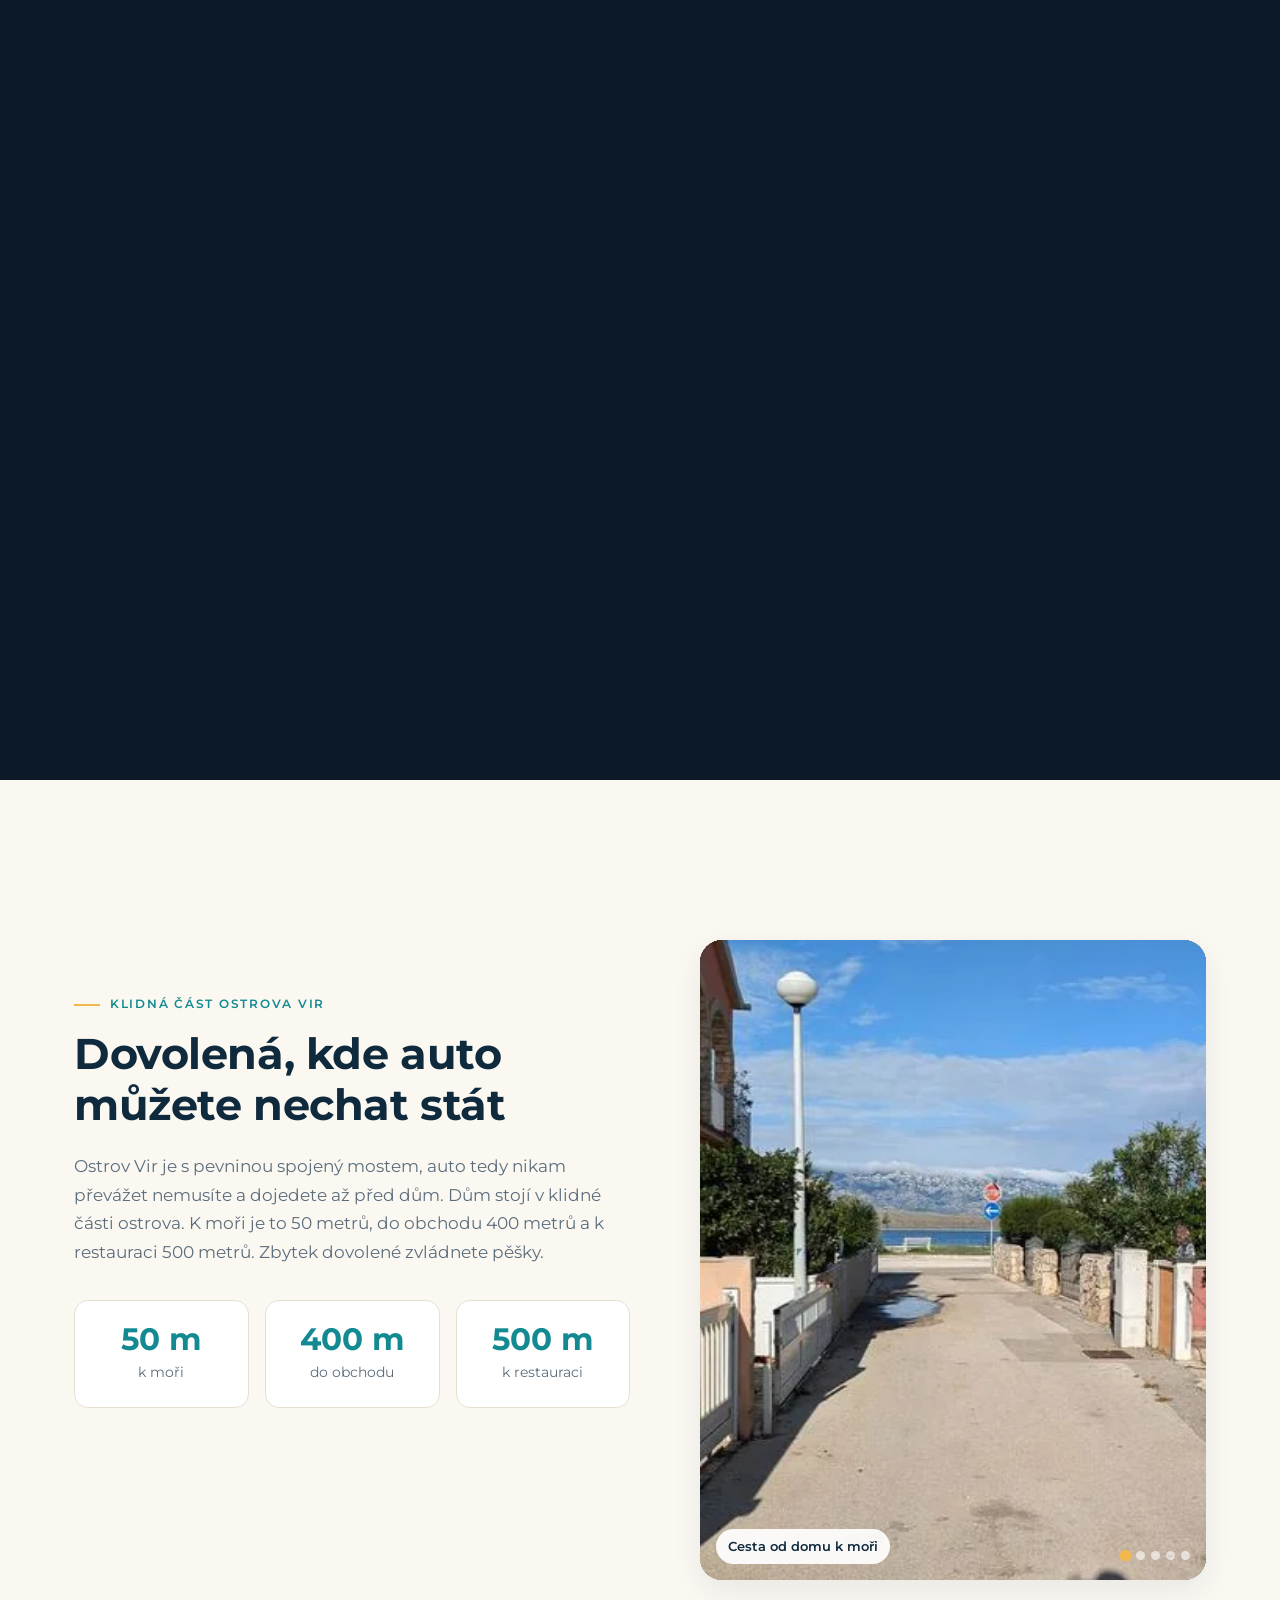
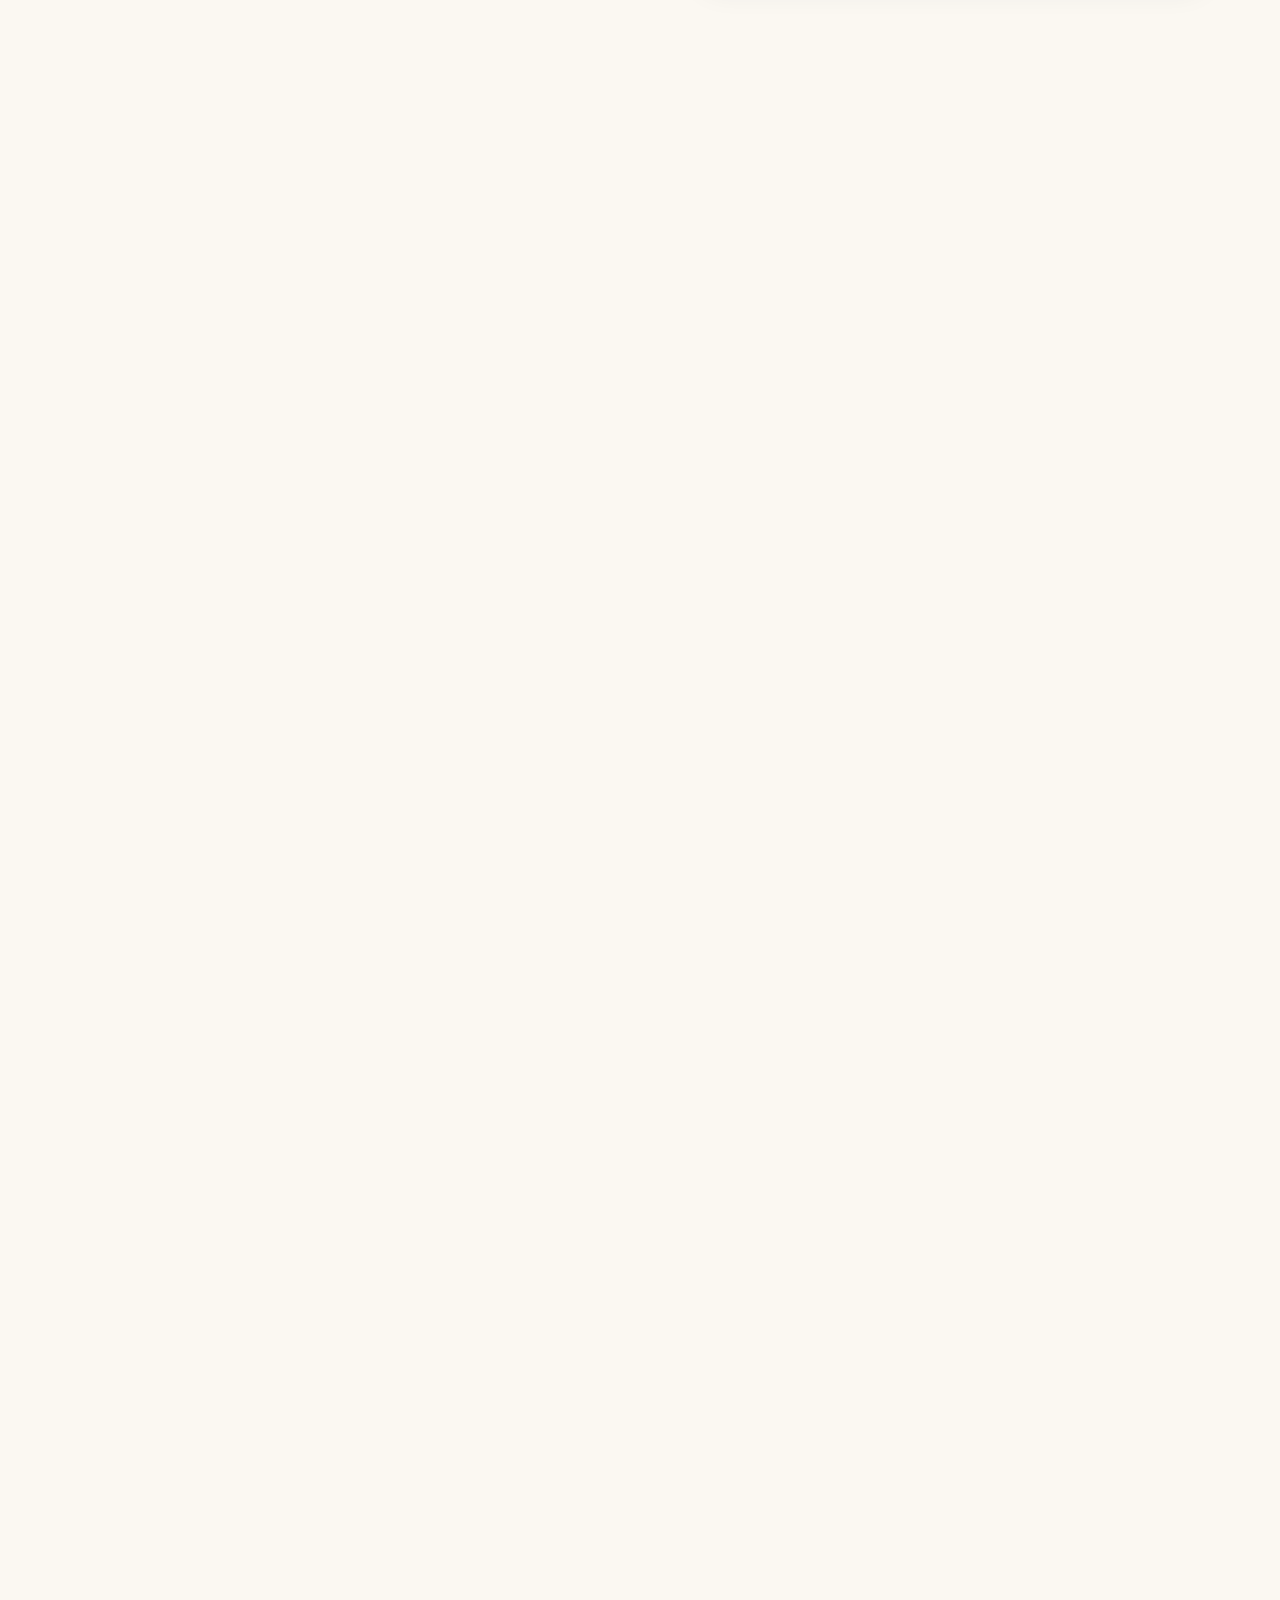
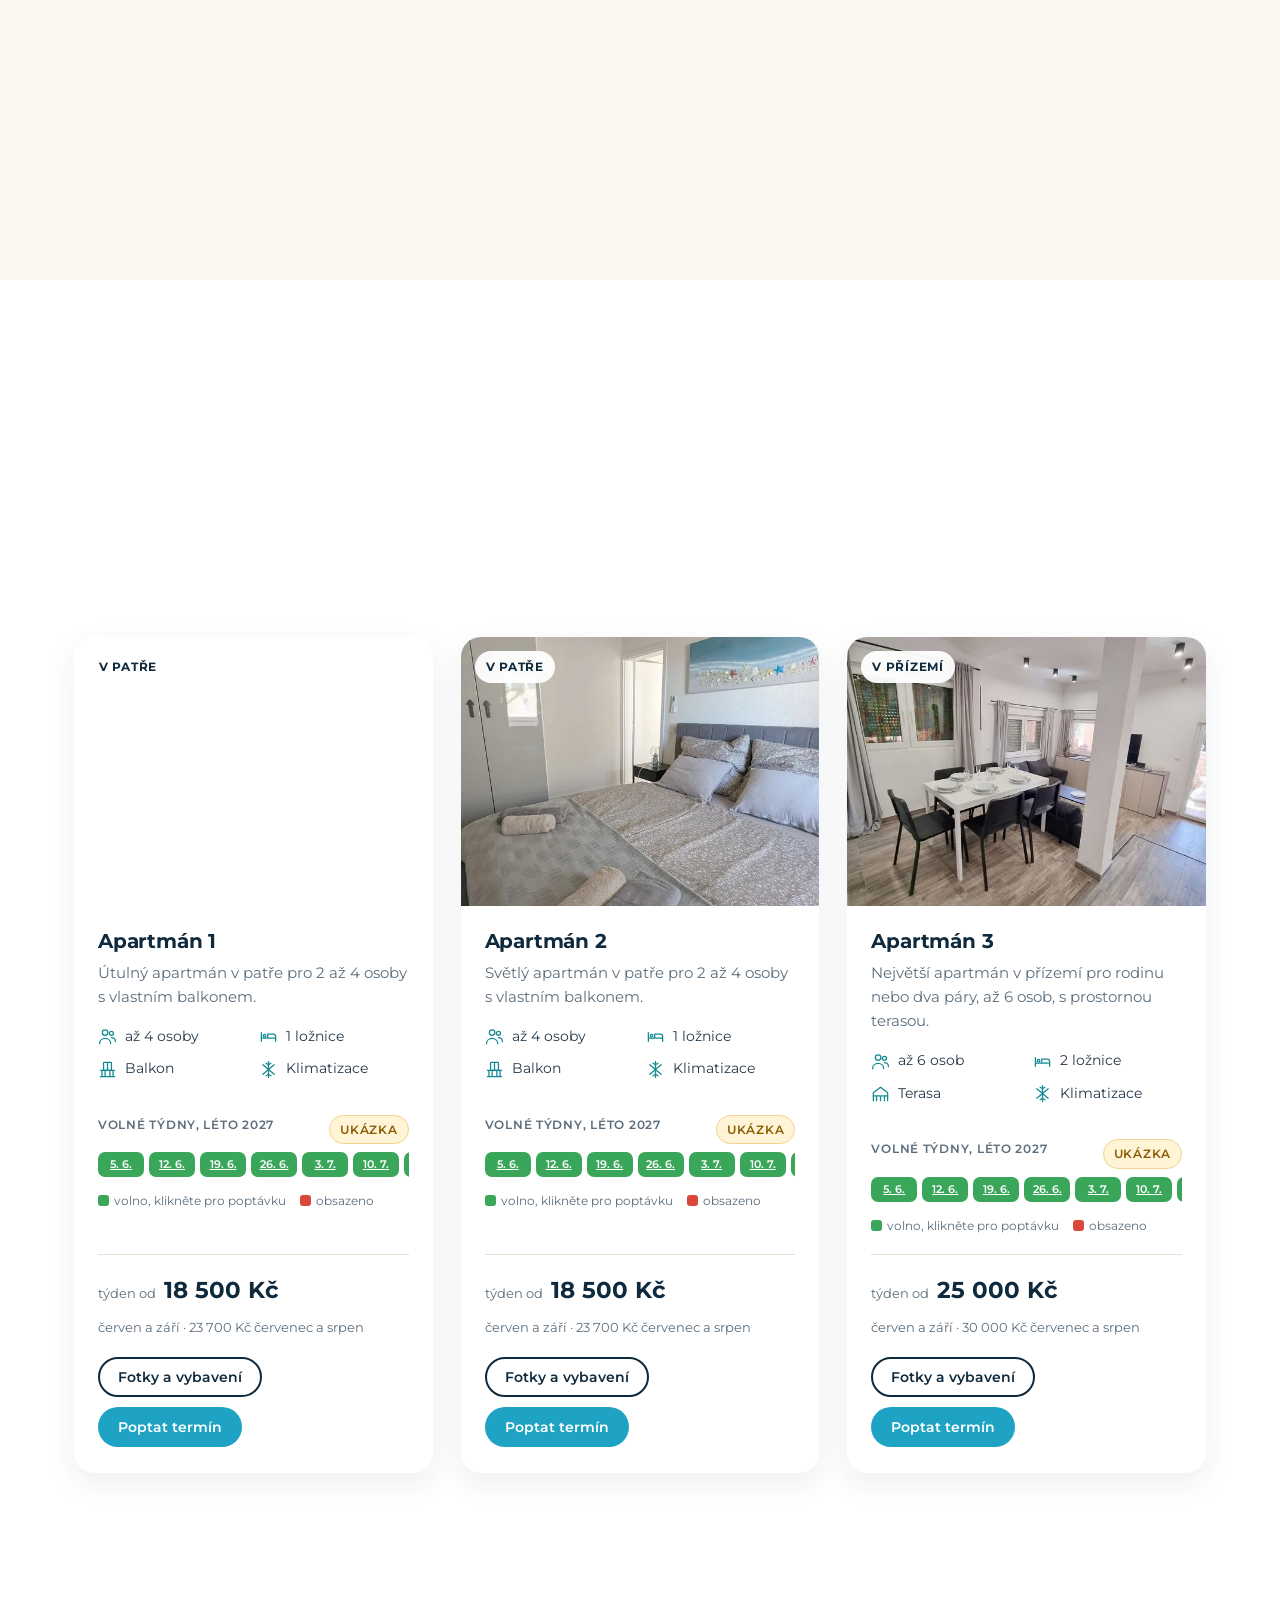
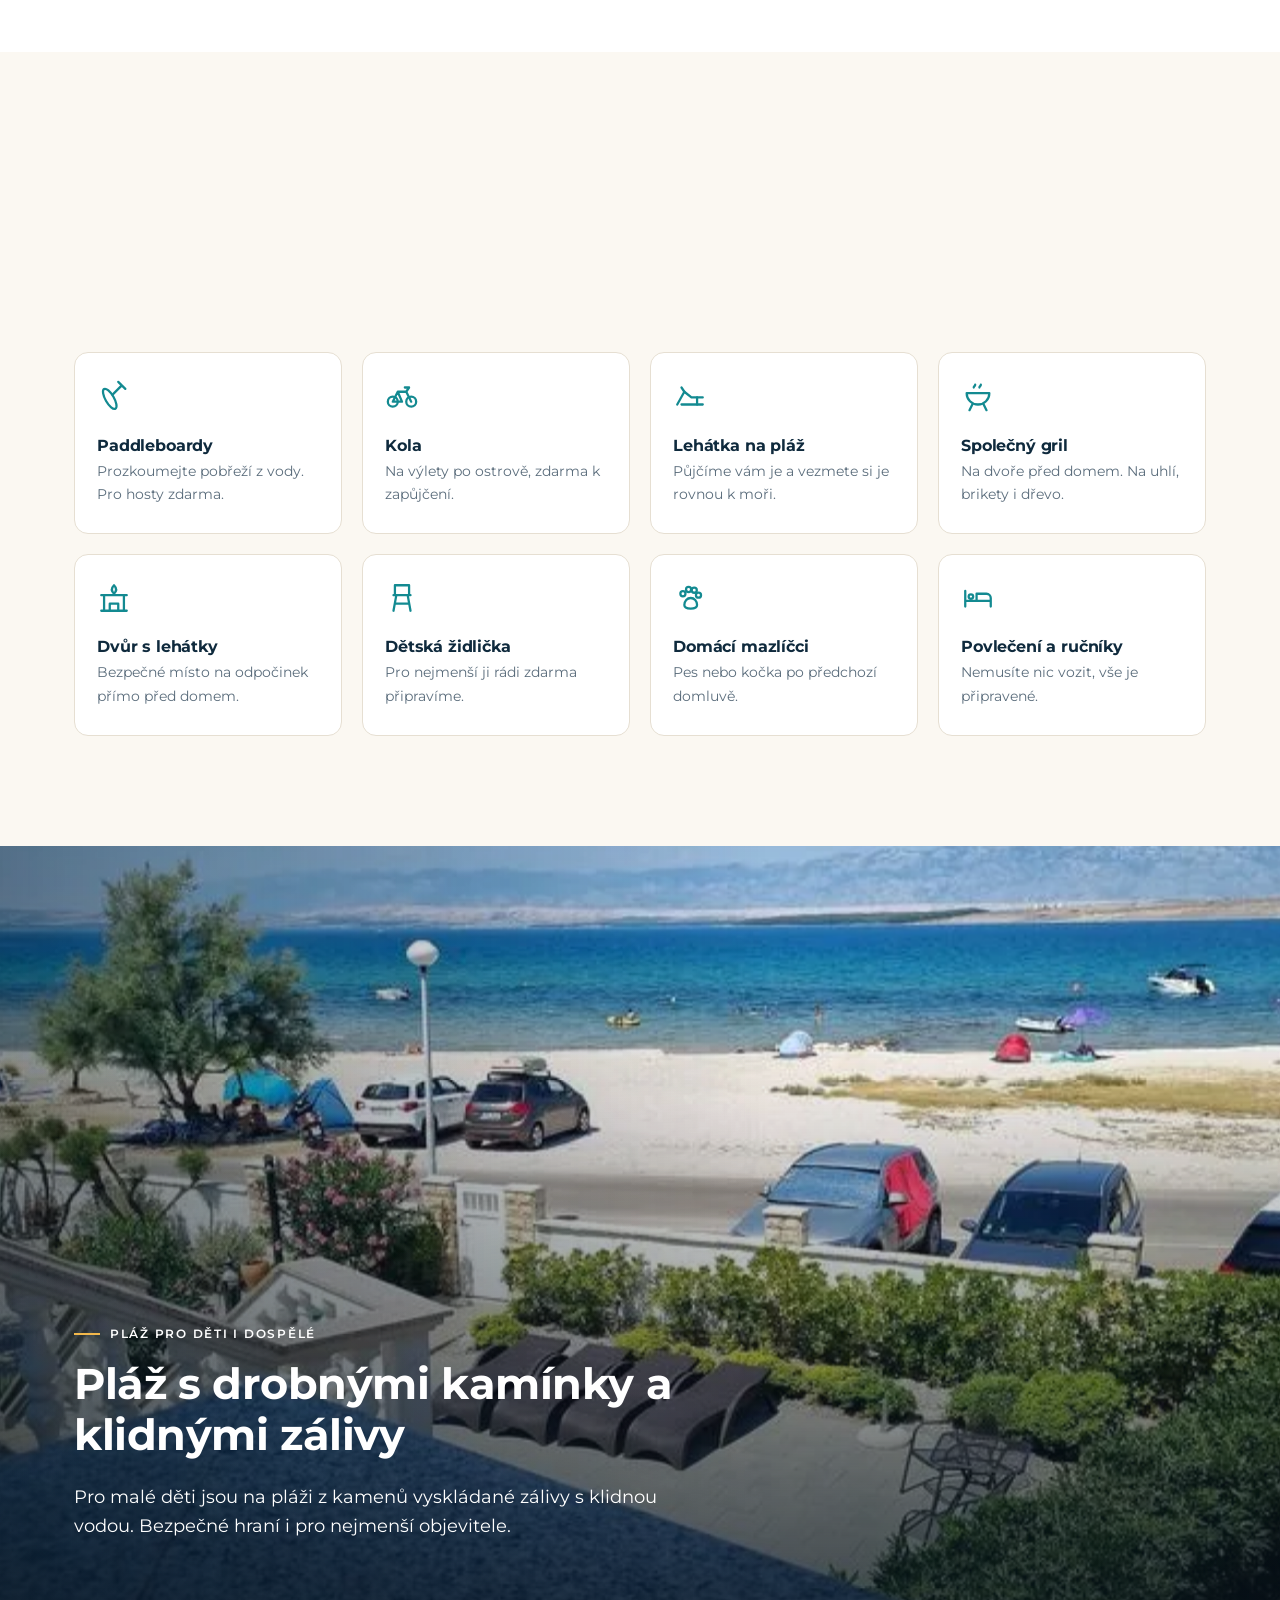
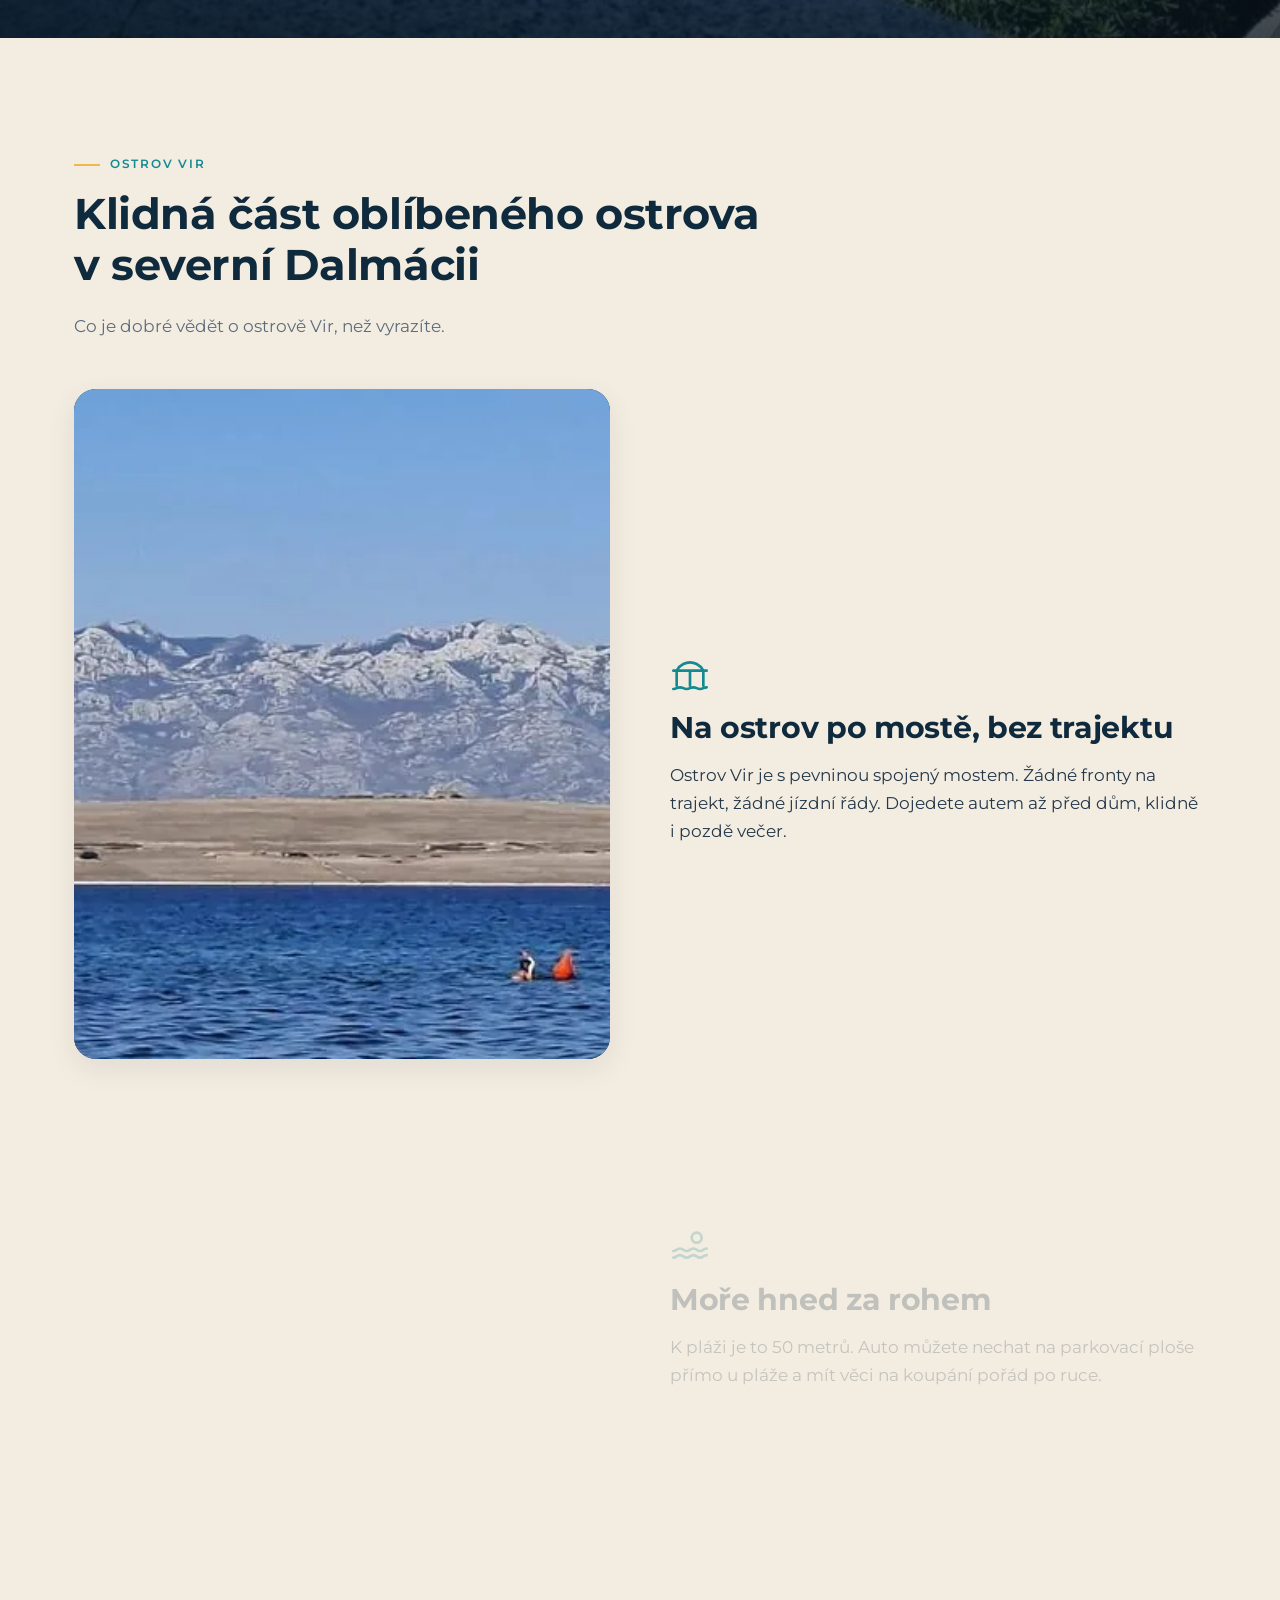
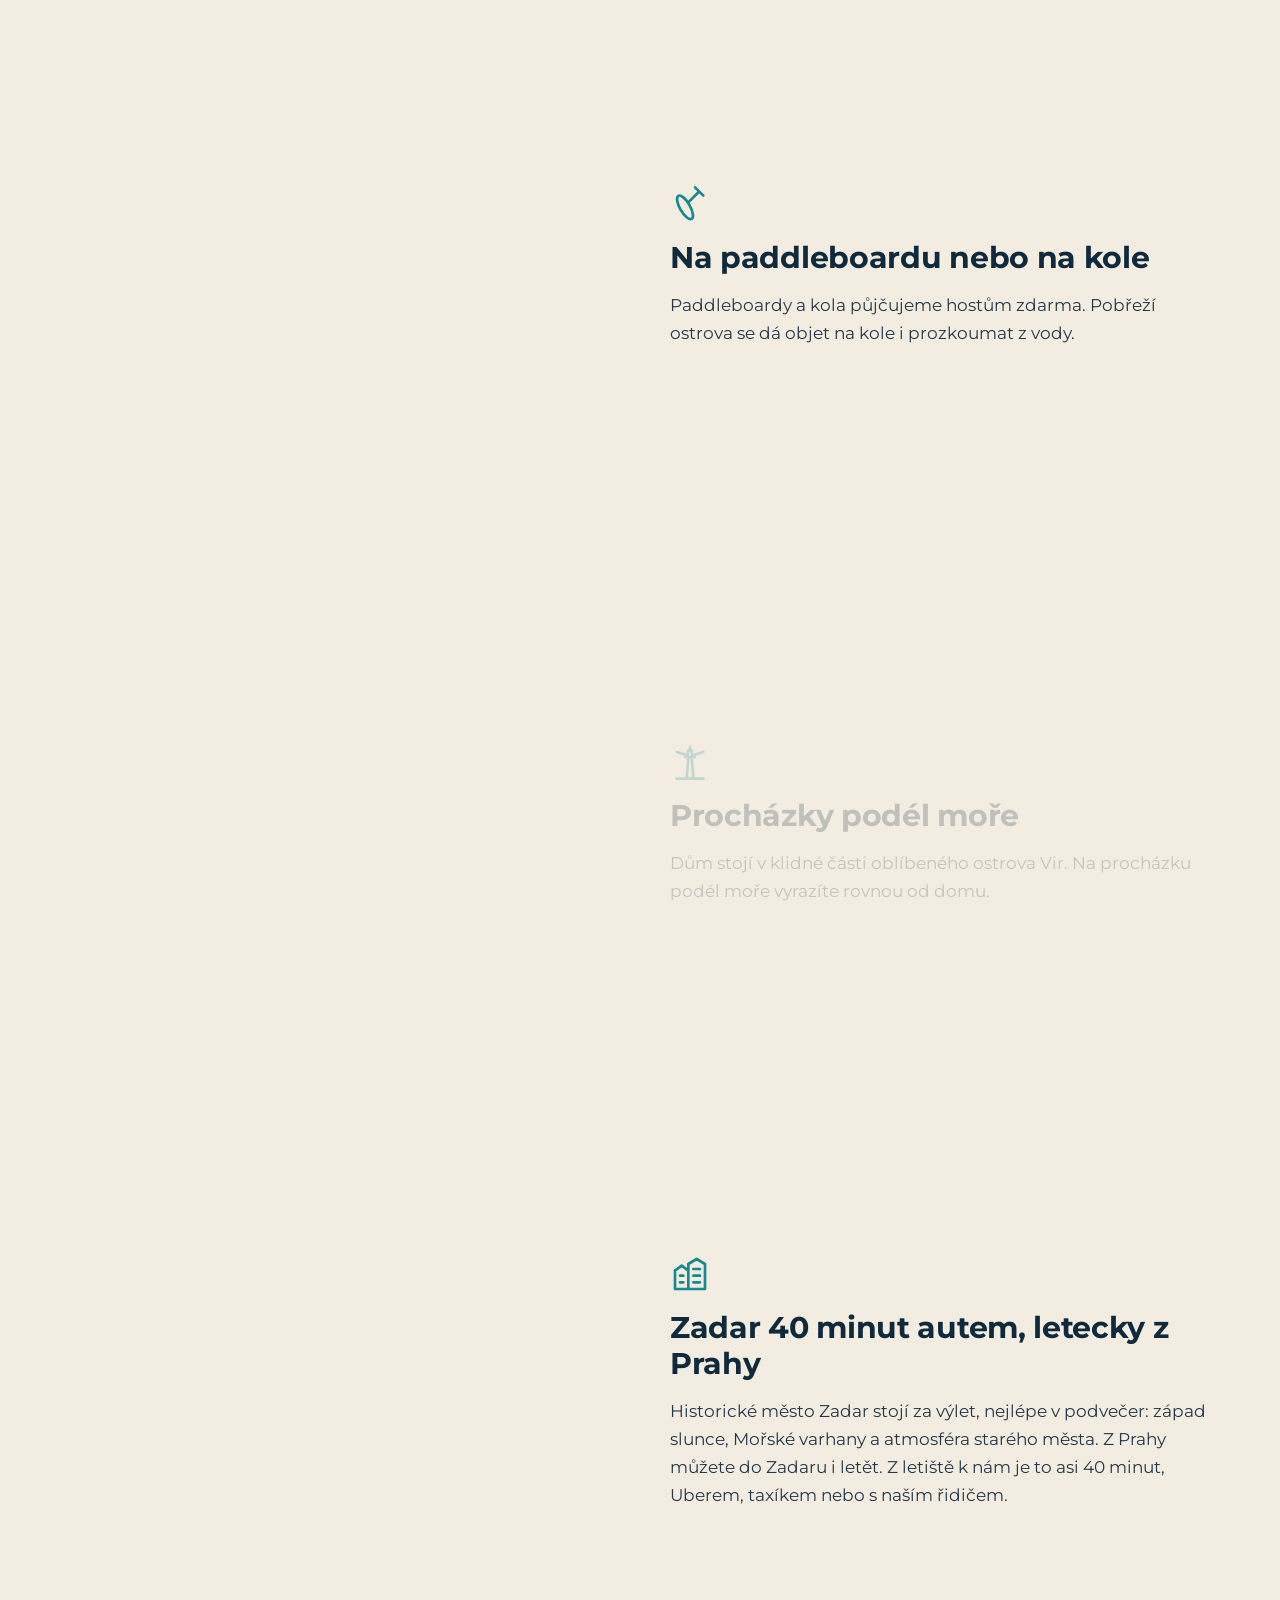
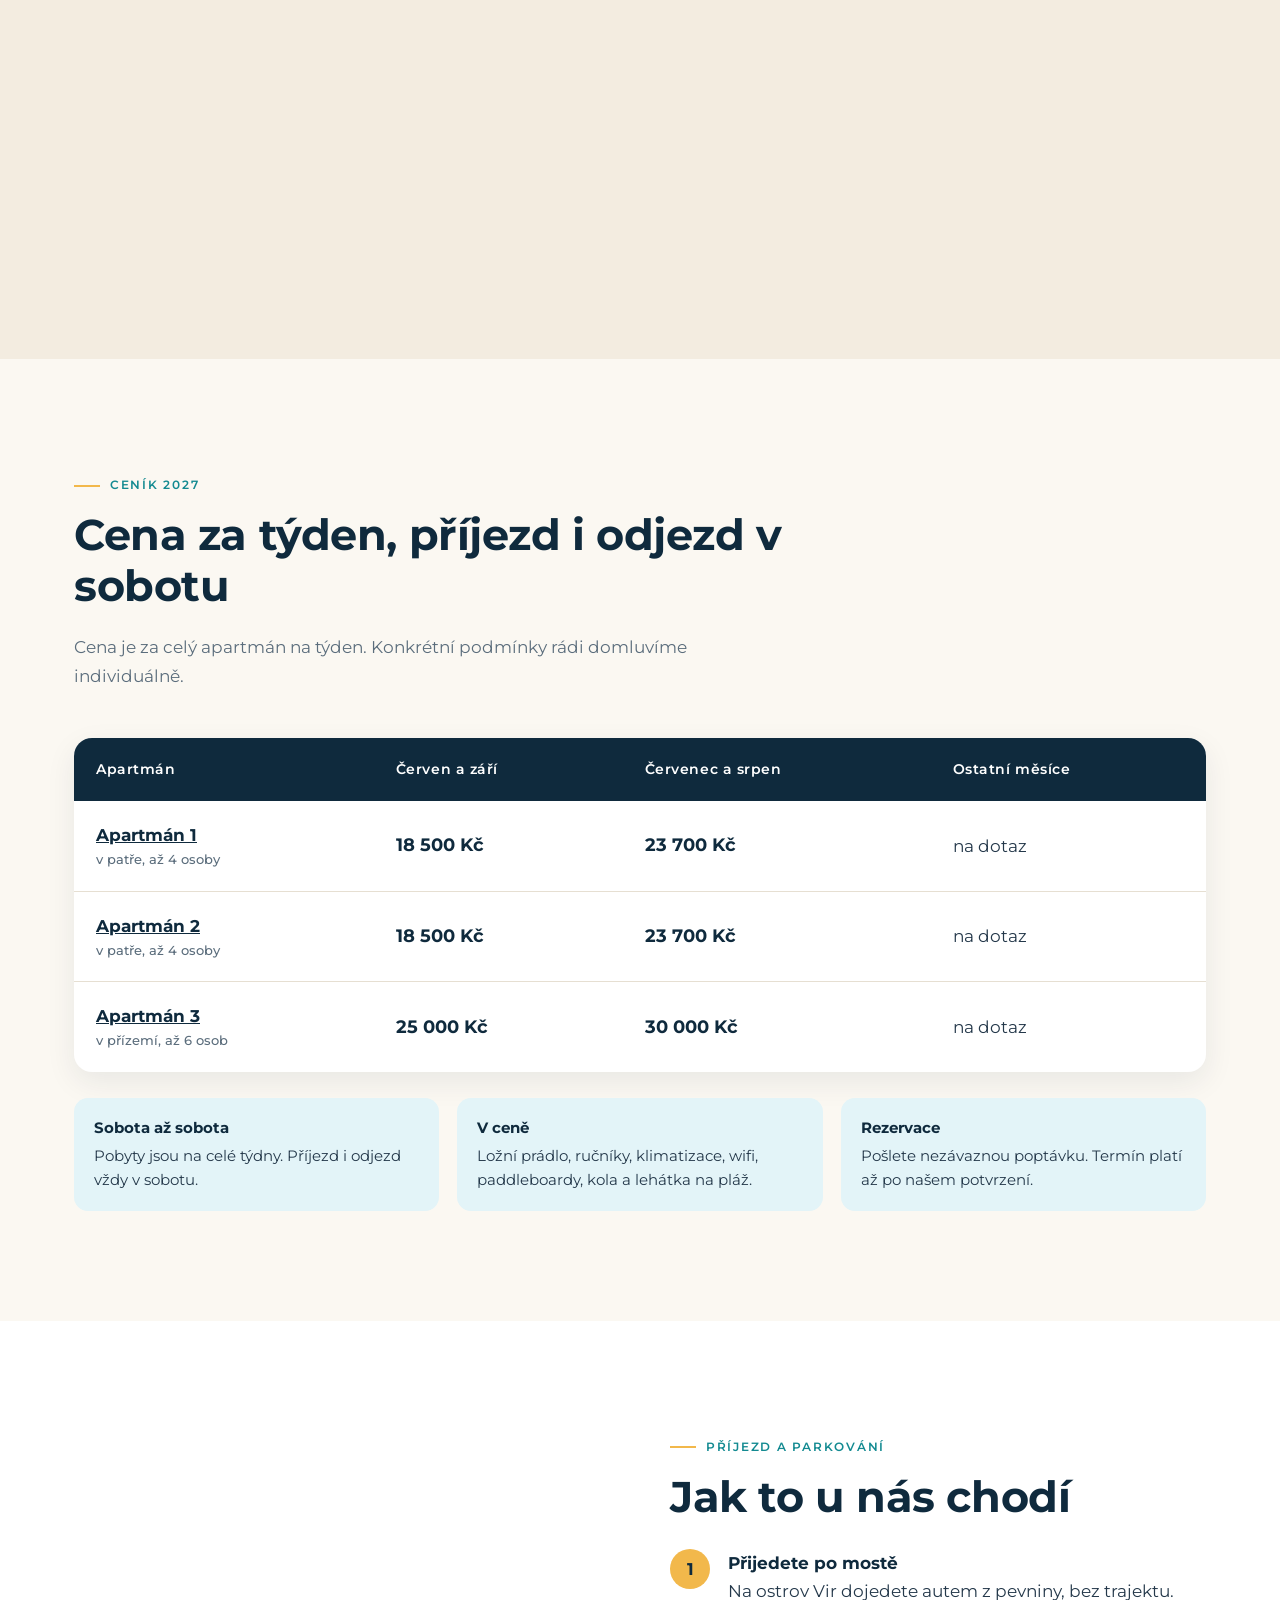
==== commit a771574f: "404: fotku nahrazuje kreslená animace autíčka u otočené cedulky Čisté SVG + CSS keyframes, žádné kni" ====
--- a/index.html
+++ b/index.html
@@ -21,7 +21,7 @@
 <meta name="geo.position" content="44.30928;15.085458">
 <link rel="icon" href="favicon.svg" type="image/svg+xml">
 <link rel="preload" href="assets/fonts/montserrat-latin-ext-700-normal.woff2" as="font" type="font/woff2" crossorigin>
-<link rel="stylesheet" href="assets/css/style.css?v=3d3b6a1d">
+<link rel="stylesheet" href="assets/css/style.css?v=2e70676d">
 <script type="application/ld+json">{
  "@context": "https://schema.org",
  "@graph": [
--- a/assets/css/style.css
+++ b/assets/css/style.css
@@ -394,6 +394,27 @@
 .text-stranka{max-width:820px;margin:0 auto;padding:150px 24px 100px}
 .text-stranka h2{font-size:1.4rem;margin-top:2em}
 
+/* ---------- Stránka 404: autíčko u cedulky ---------- */
+.chyba-scena{width:100%;max-width:380px;margin:18px auto 0;aspect-ratio:400/150}
+.chyba-svg{width:100%;height:100%;display:block}
+.chyba-auto{animation:chyba-prijezd 7s ease-in-out 1 both}
+.chyba-otaznik{transform-origin:center;animation:chyba-otaznik-kf 7s ease-in-out 1 both}
+@keyframes chyba-prijezd{
+  0%,8%{transform:translateX(-310px)}
+  35%,58%{transform:translateX(0)}
+  70%,80%{transform:translateX(-25px)}
+  100%{transform:translateX(0)}
+}
+@keyframes chyba-otaznik-kf{
+  0%,50%{opacity:0;transform:translateY(4px) scale(.8)}
+  55%{opacity:1;transform:translateY(-2px) scale(1.05)}
+  58%,62%{opacity:1;transform:translateY(0) scale(1)}
+  68%,100%{opacity:0;transform:translateY(4px) scale(.8)}
+}
+@media (prefers-reduced-motion:reduce){
+  .chyba-auto,.chyba-otaznik{animation:none}
+}
+
 /* =========================================================
    Responzivita
    ========================================================= */
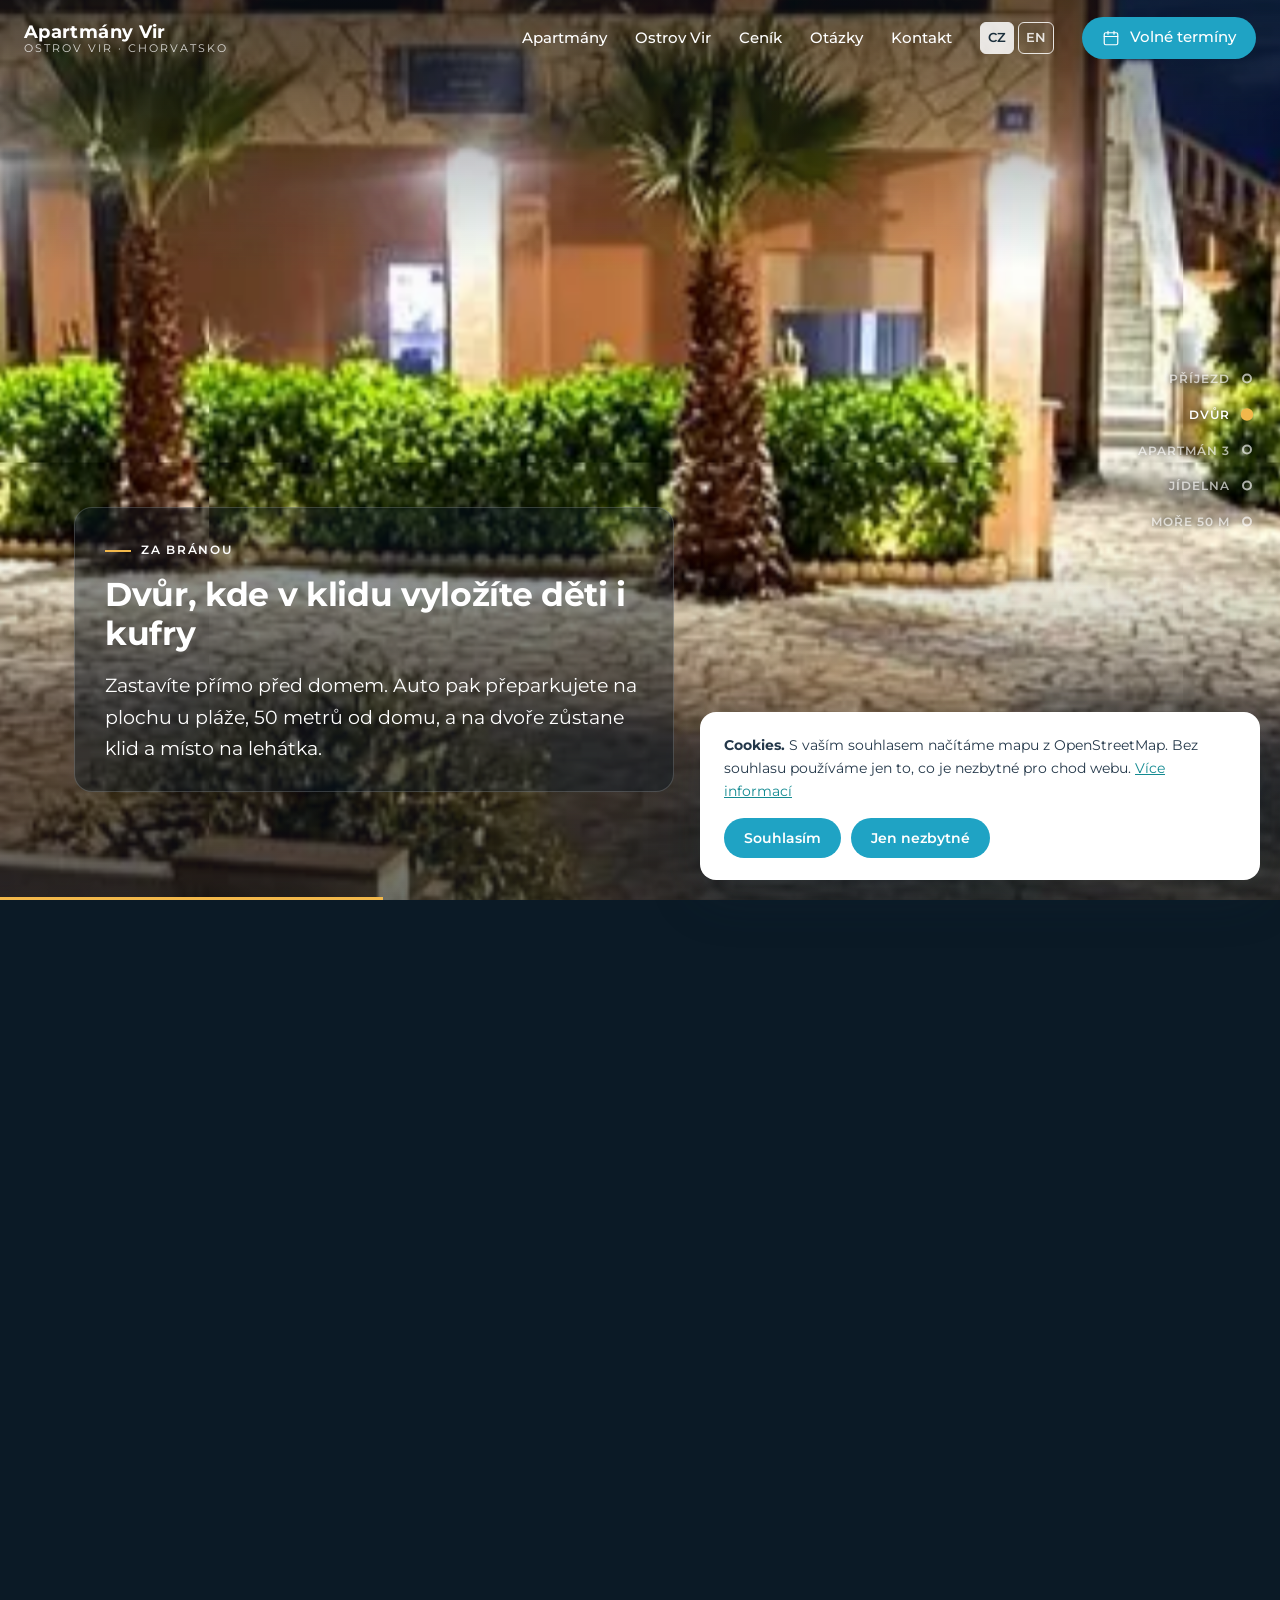
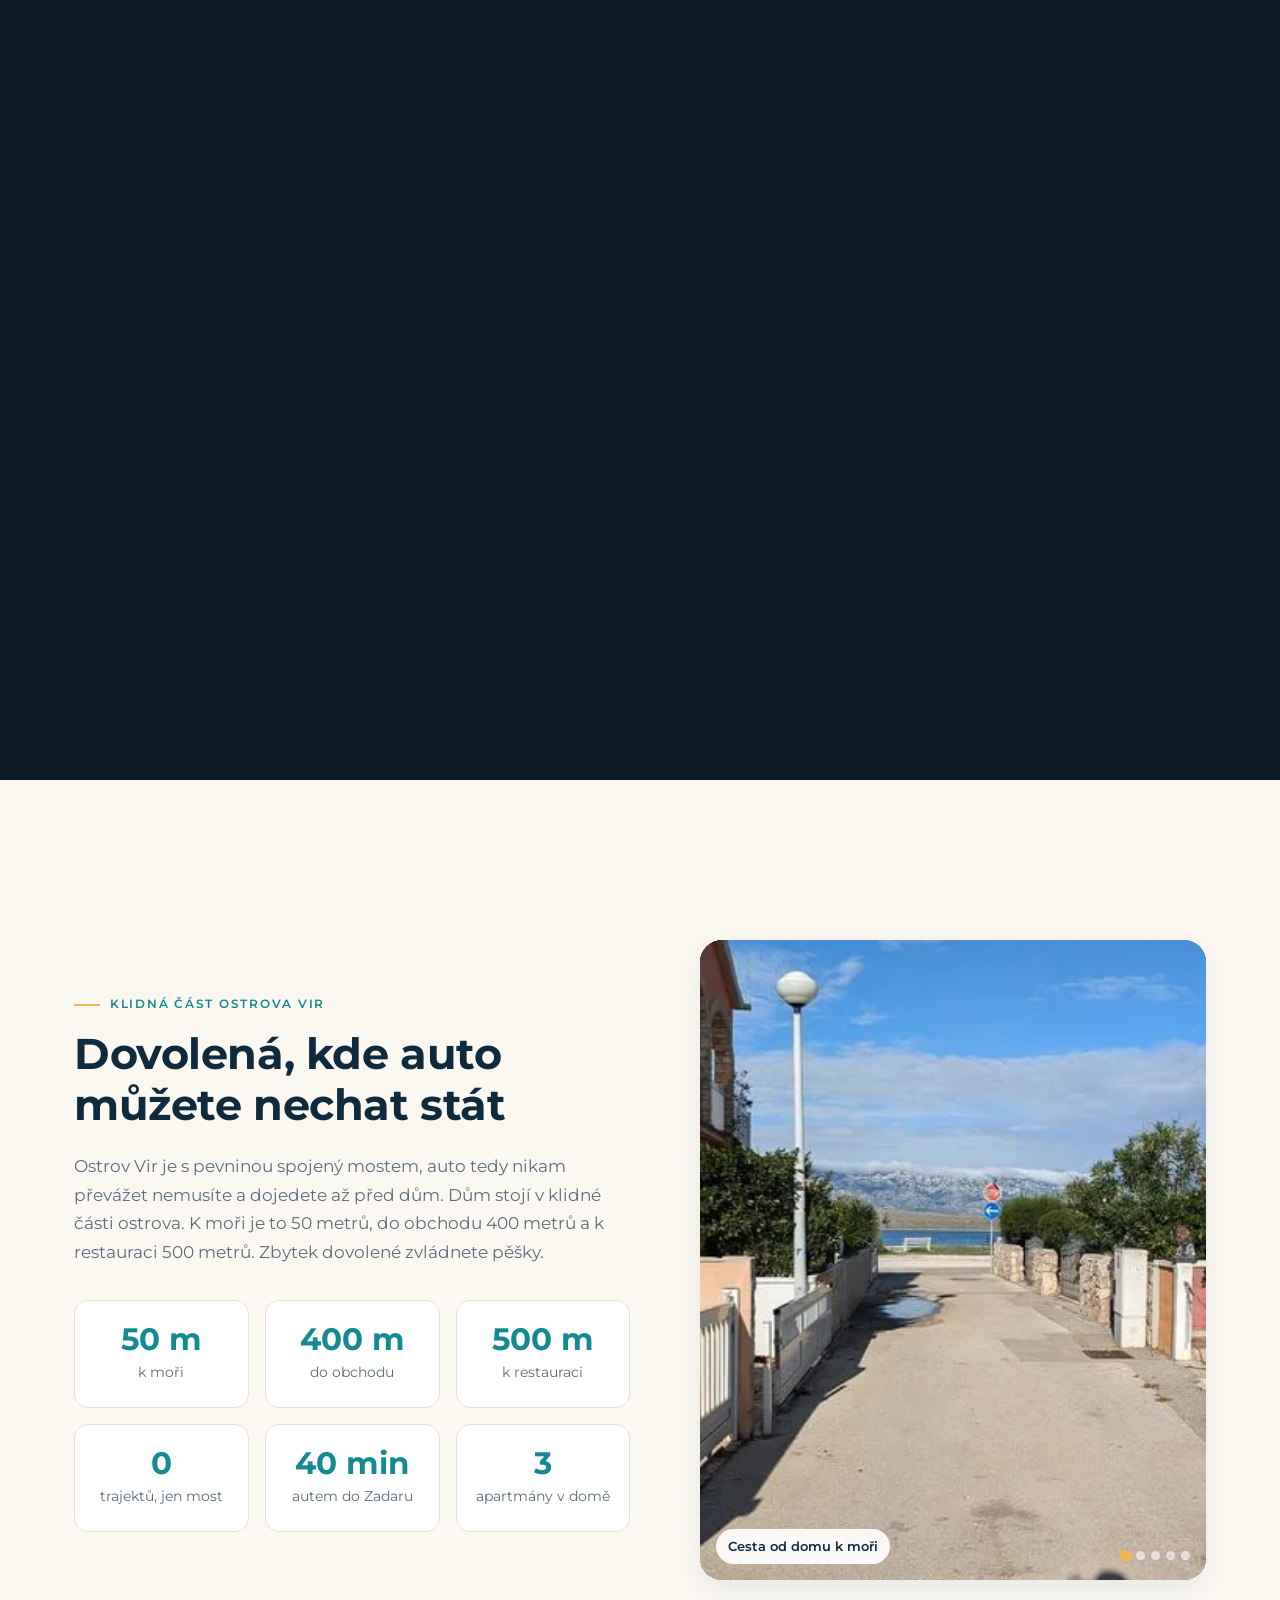
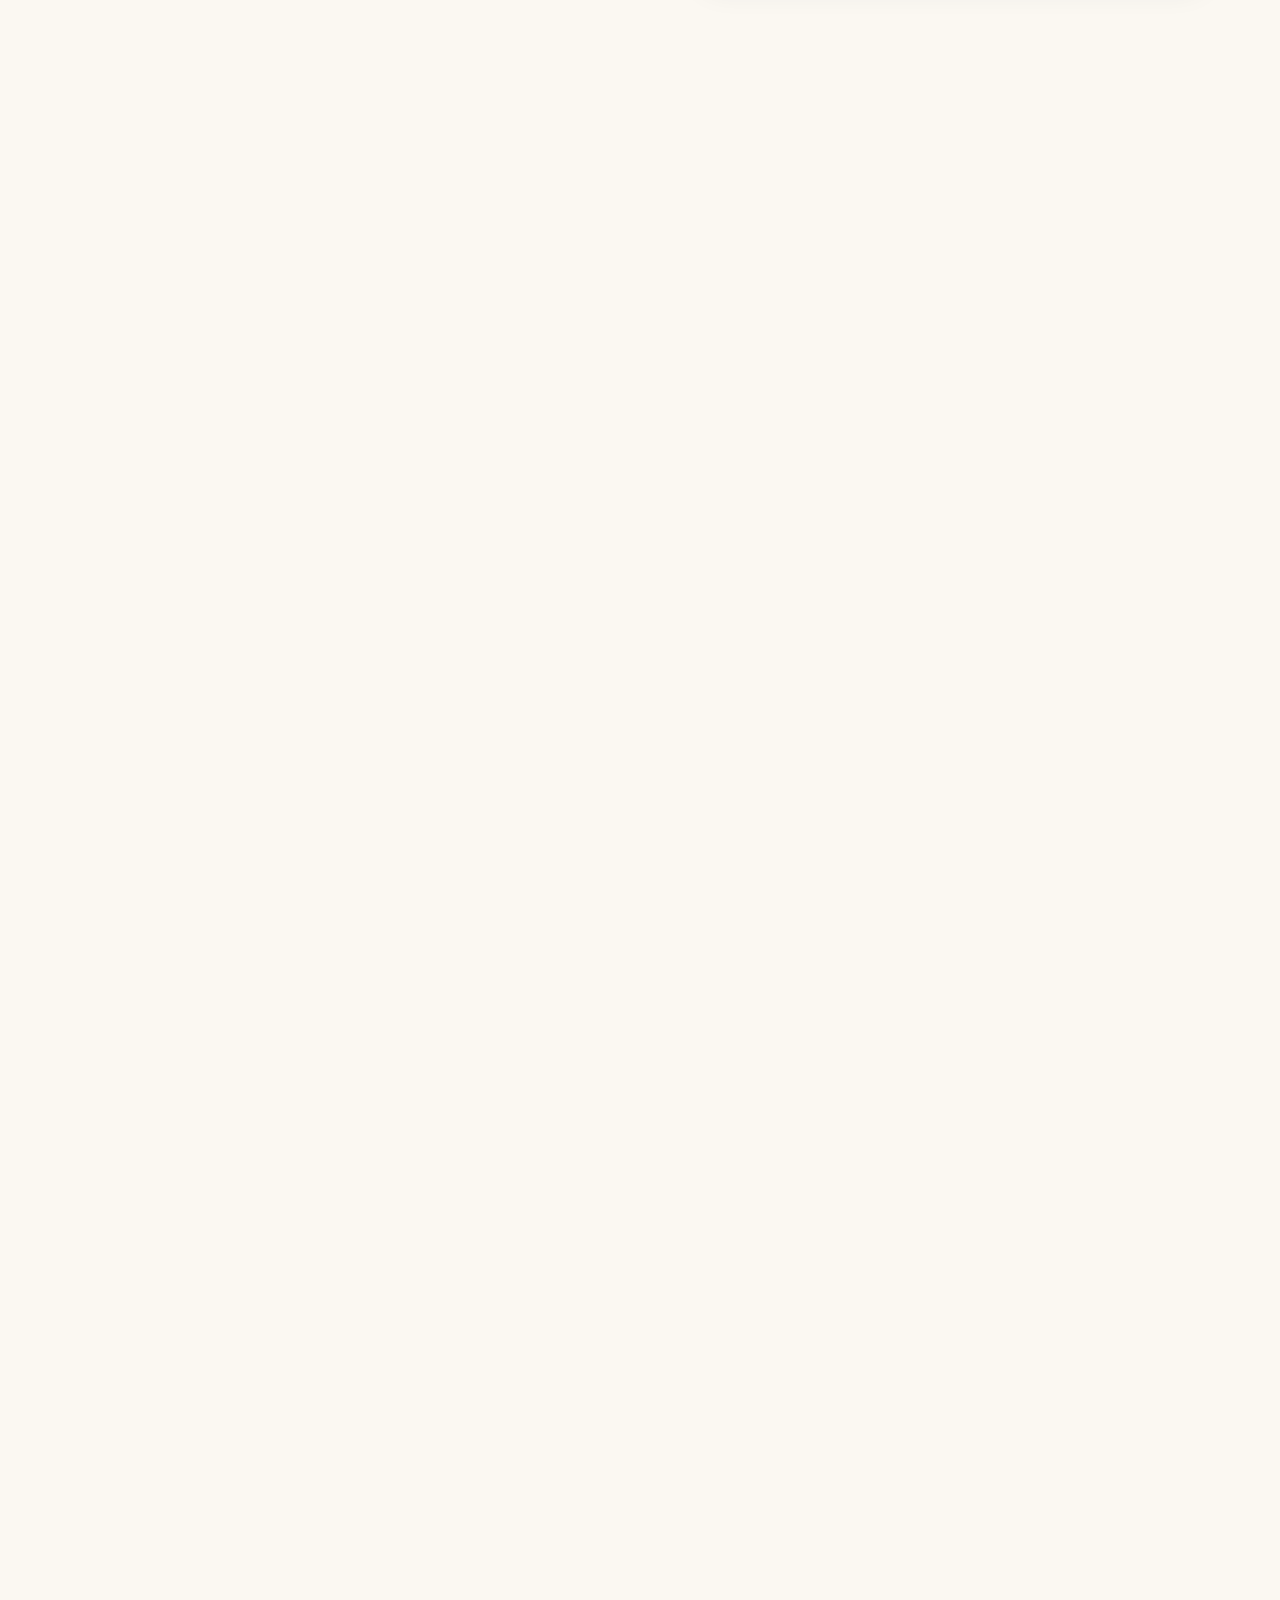
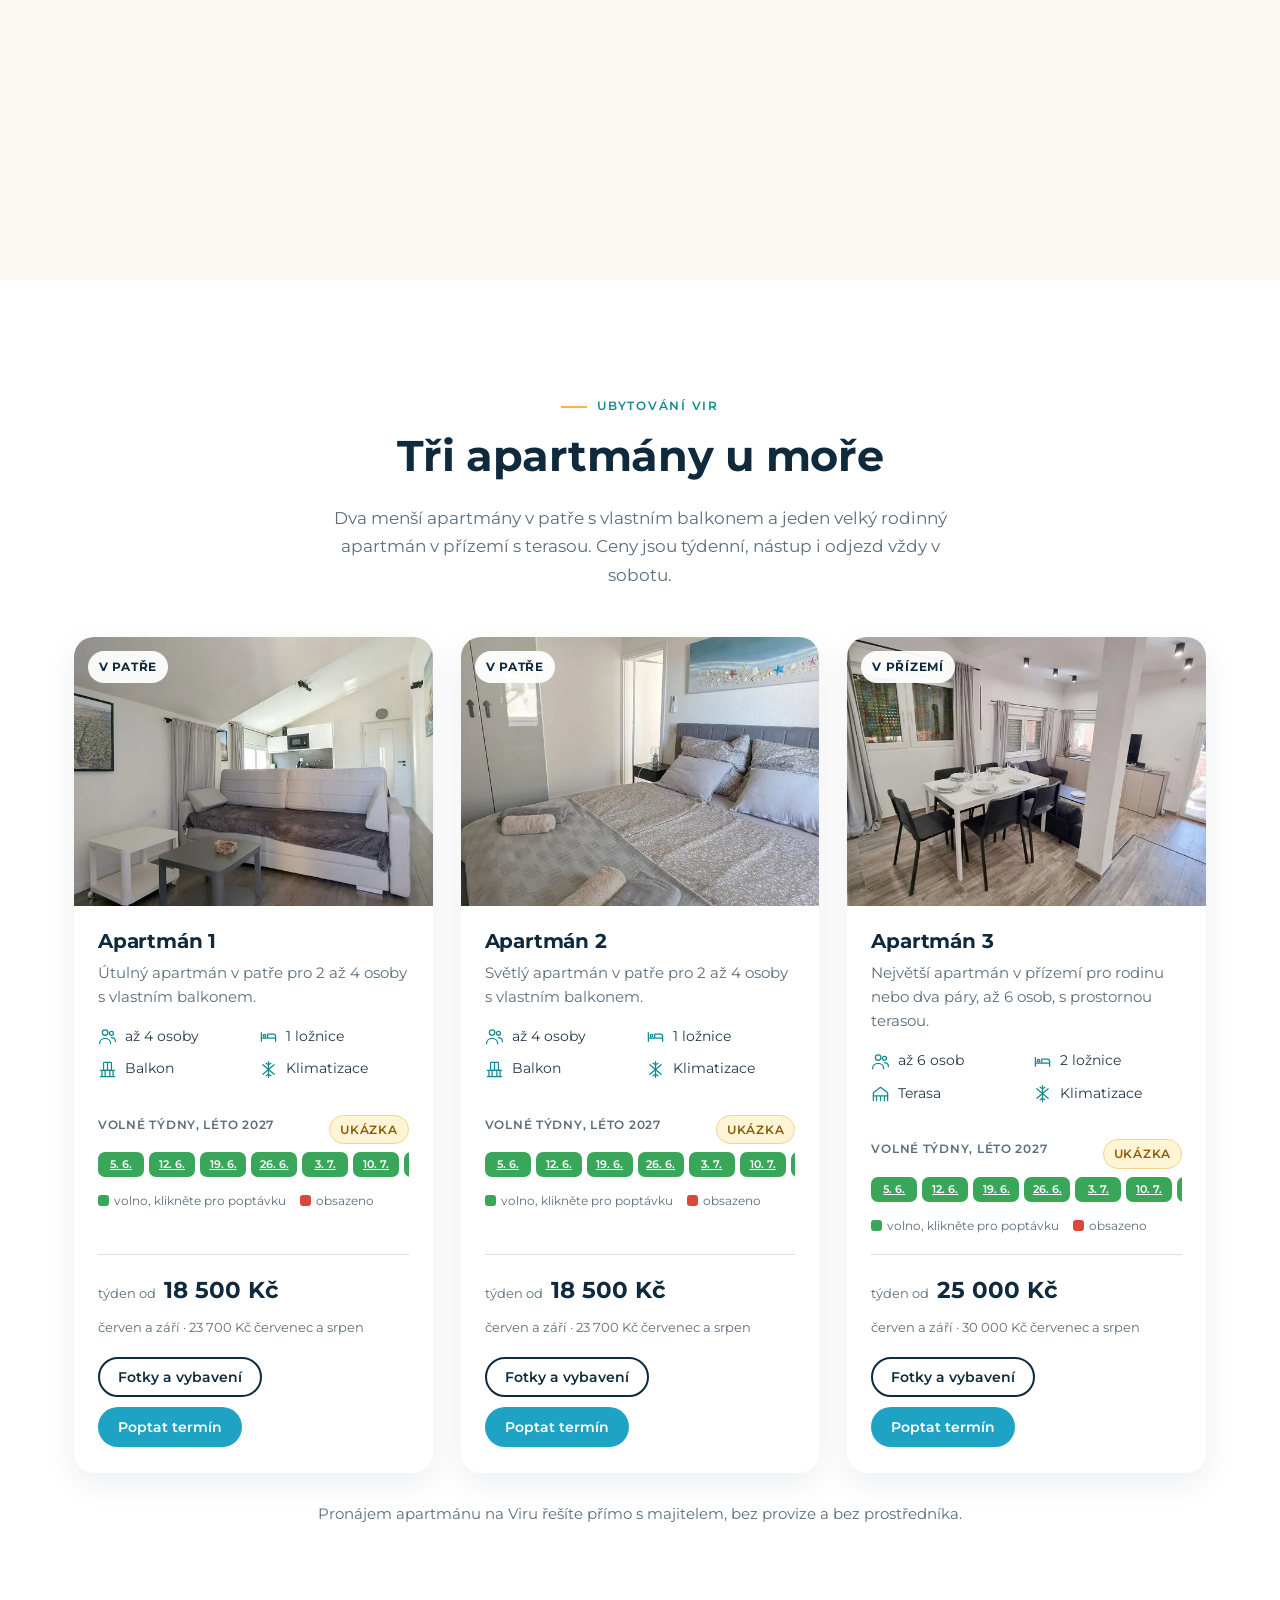
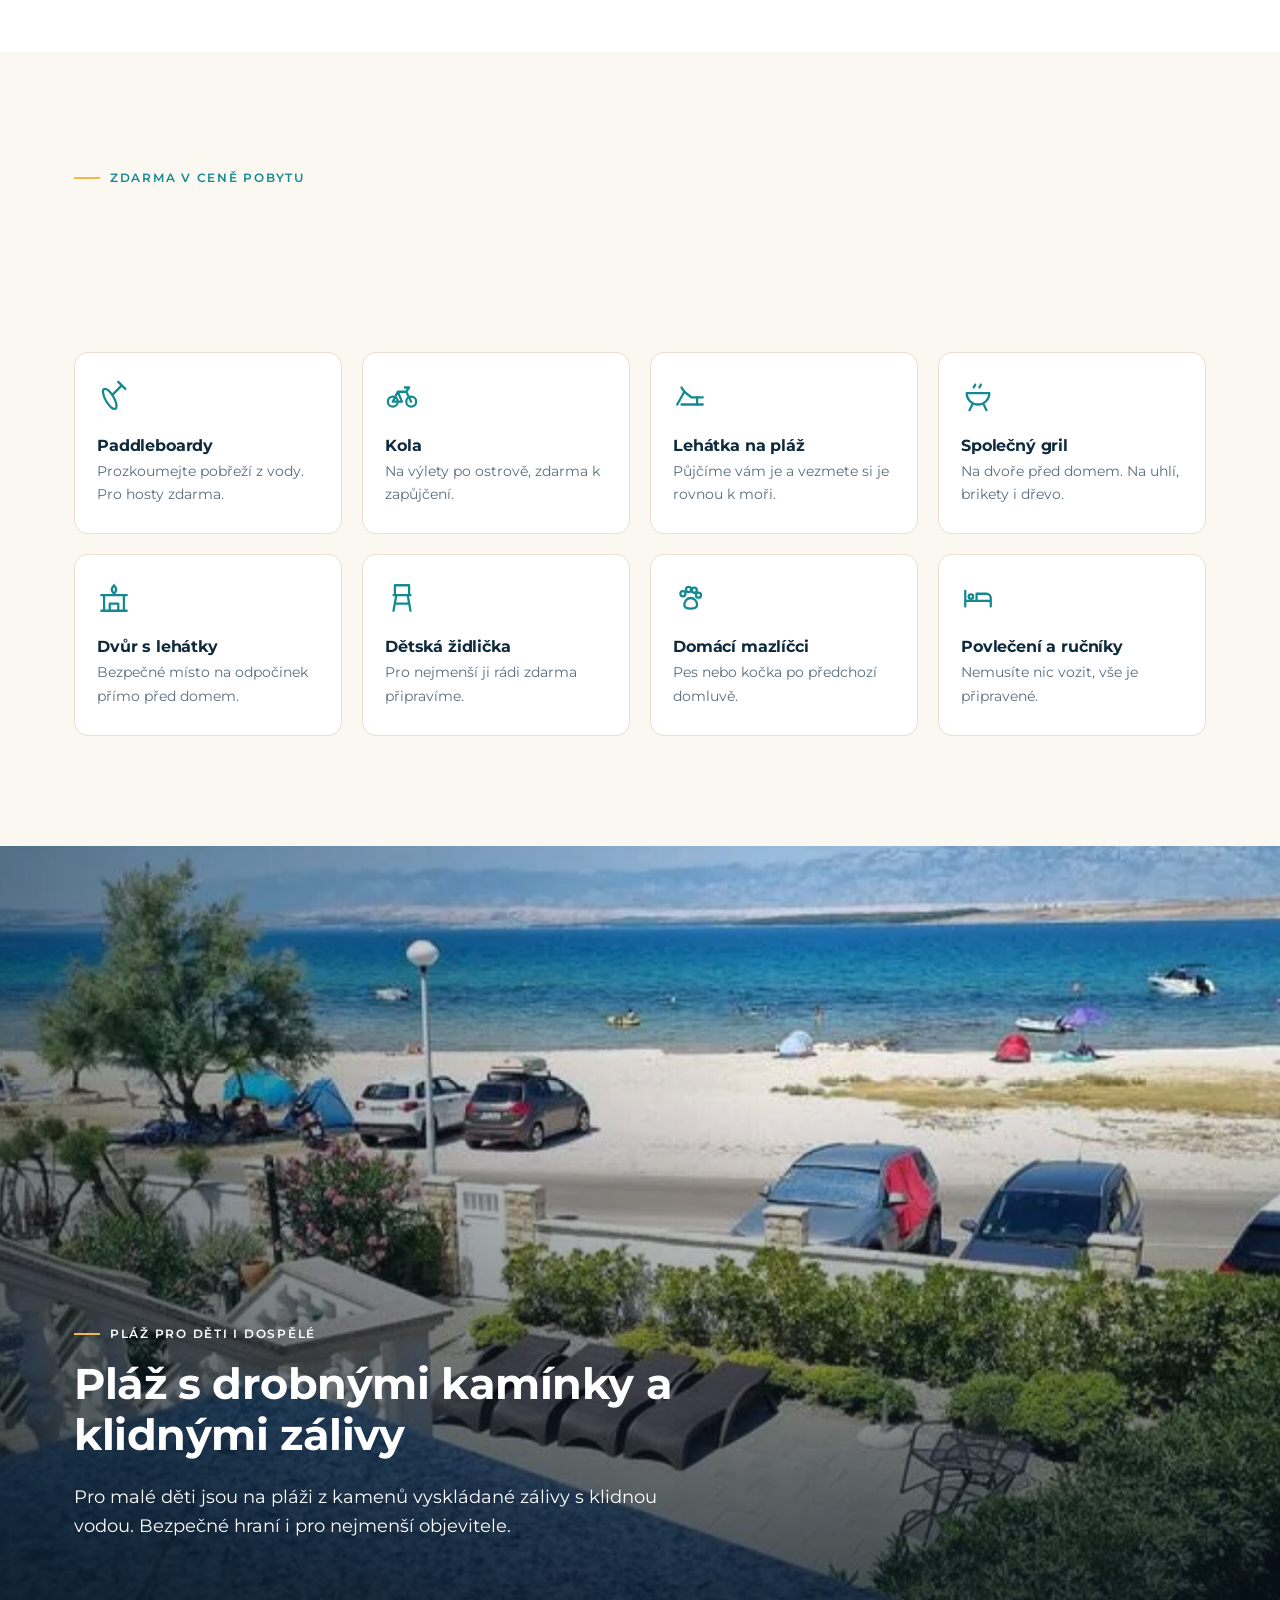
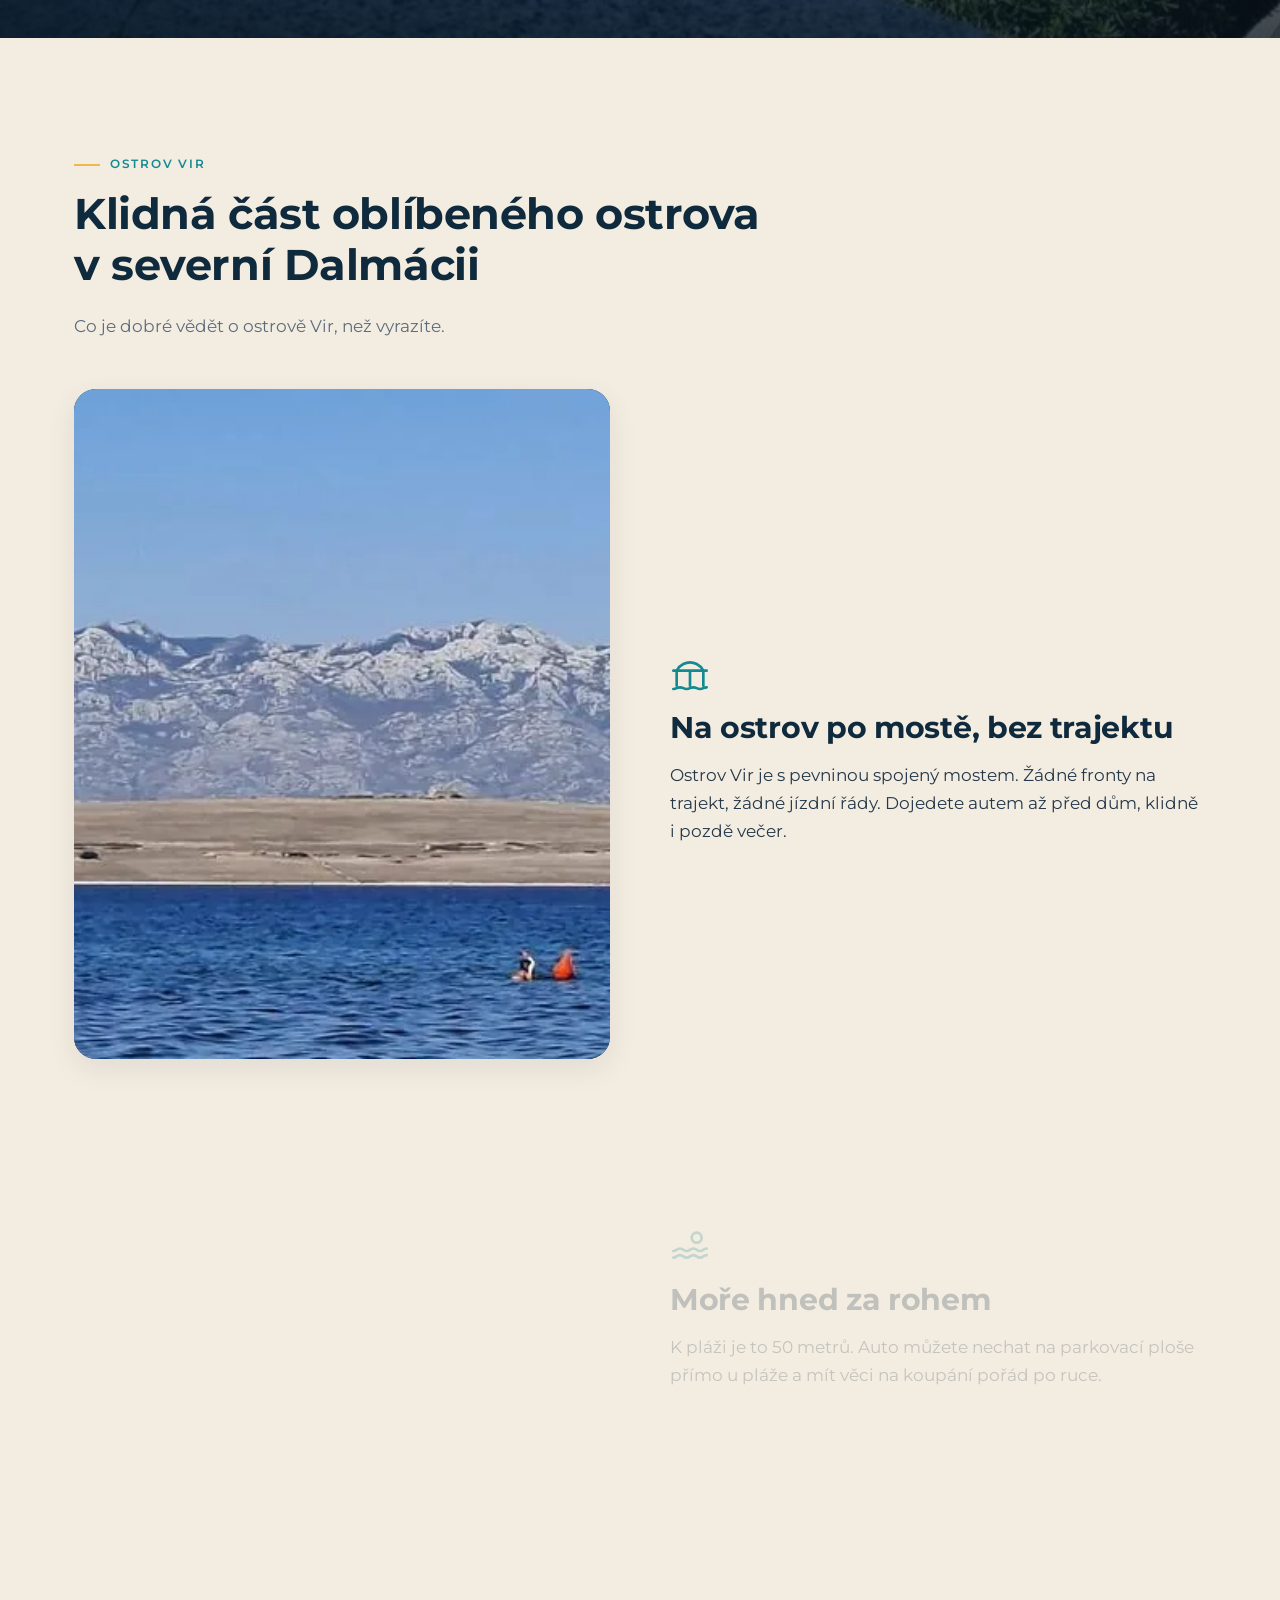
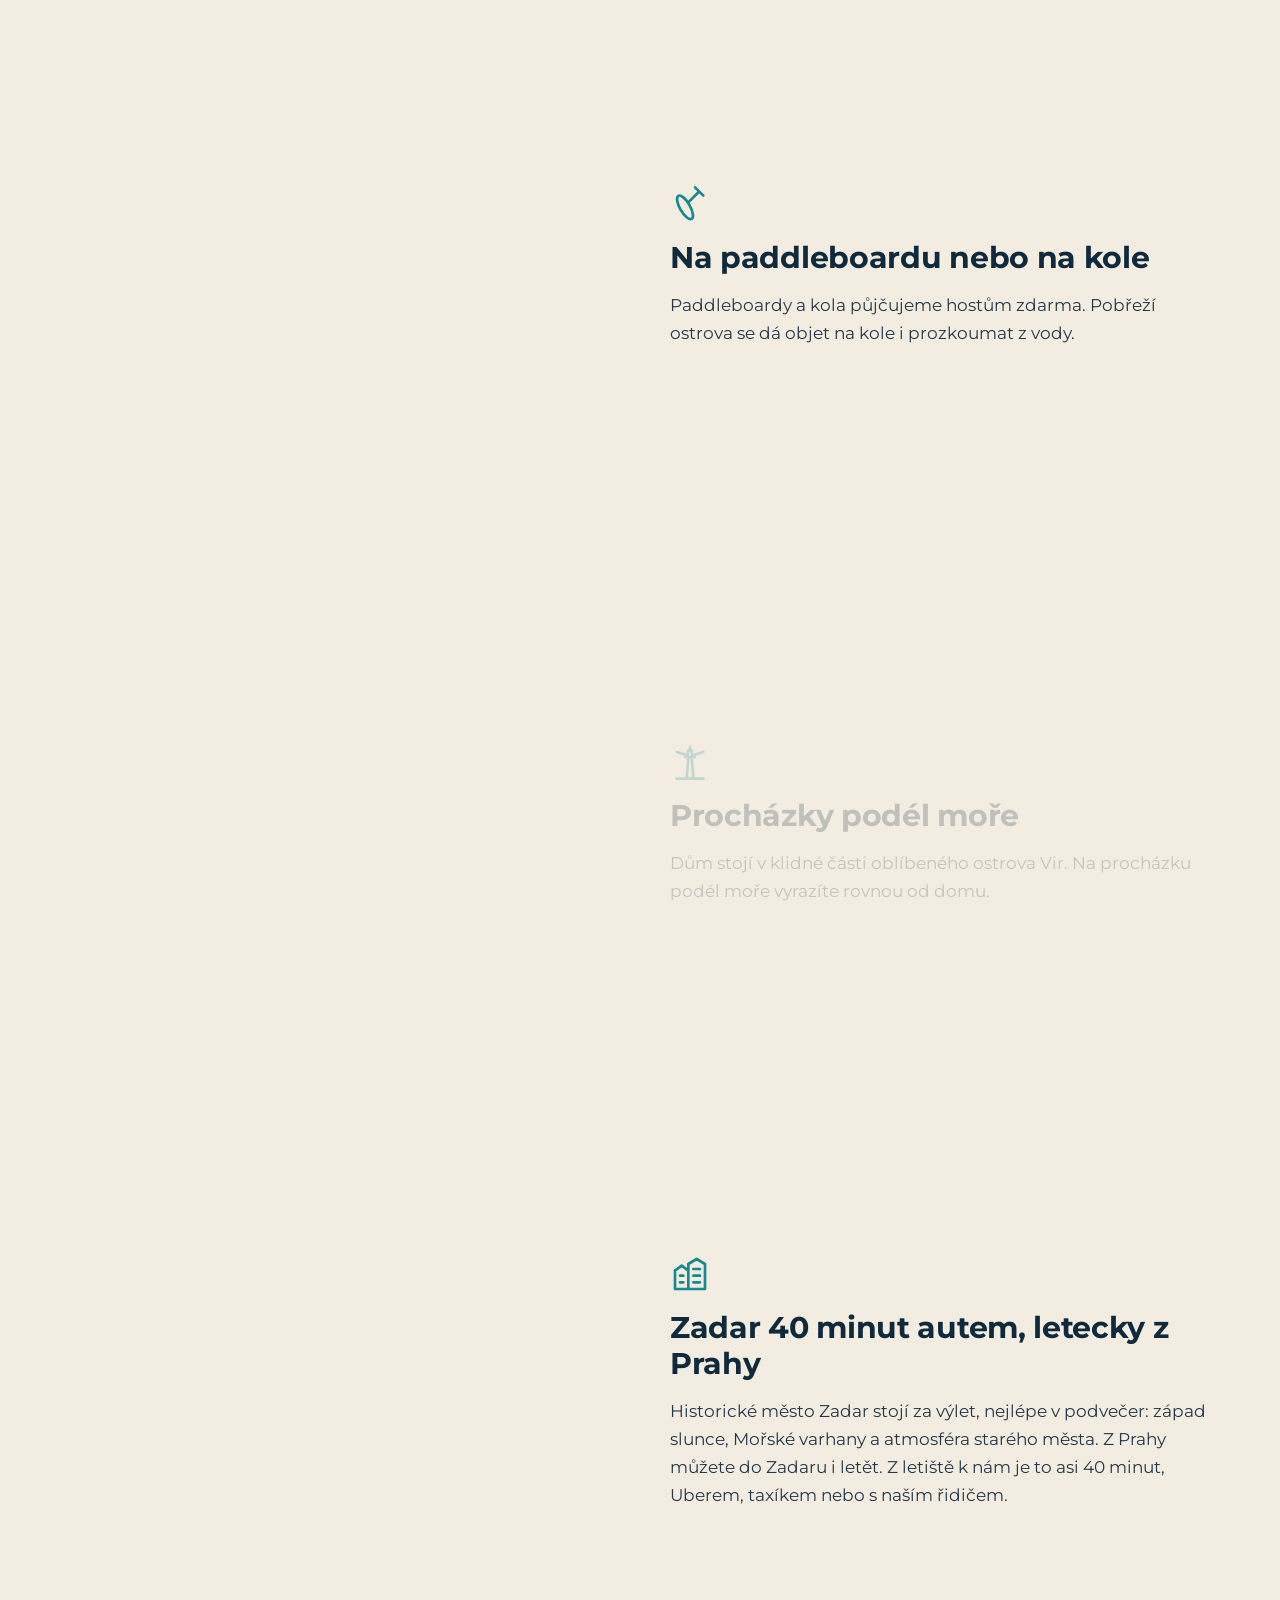
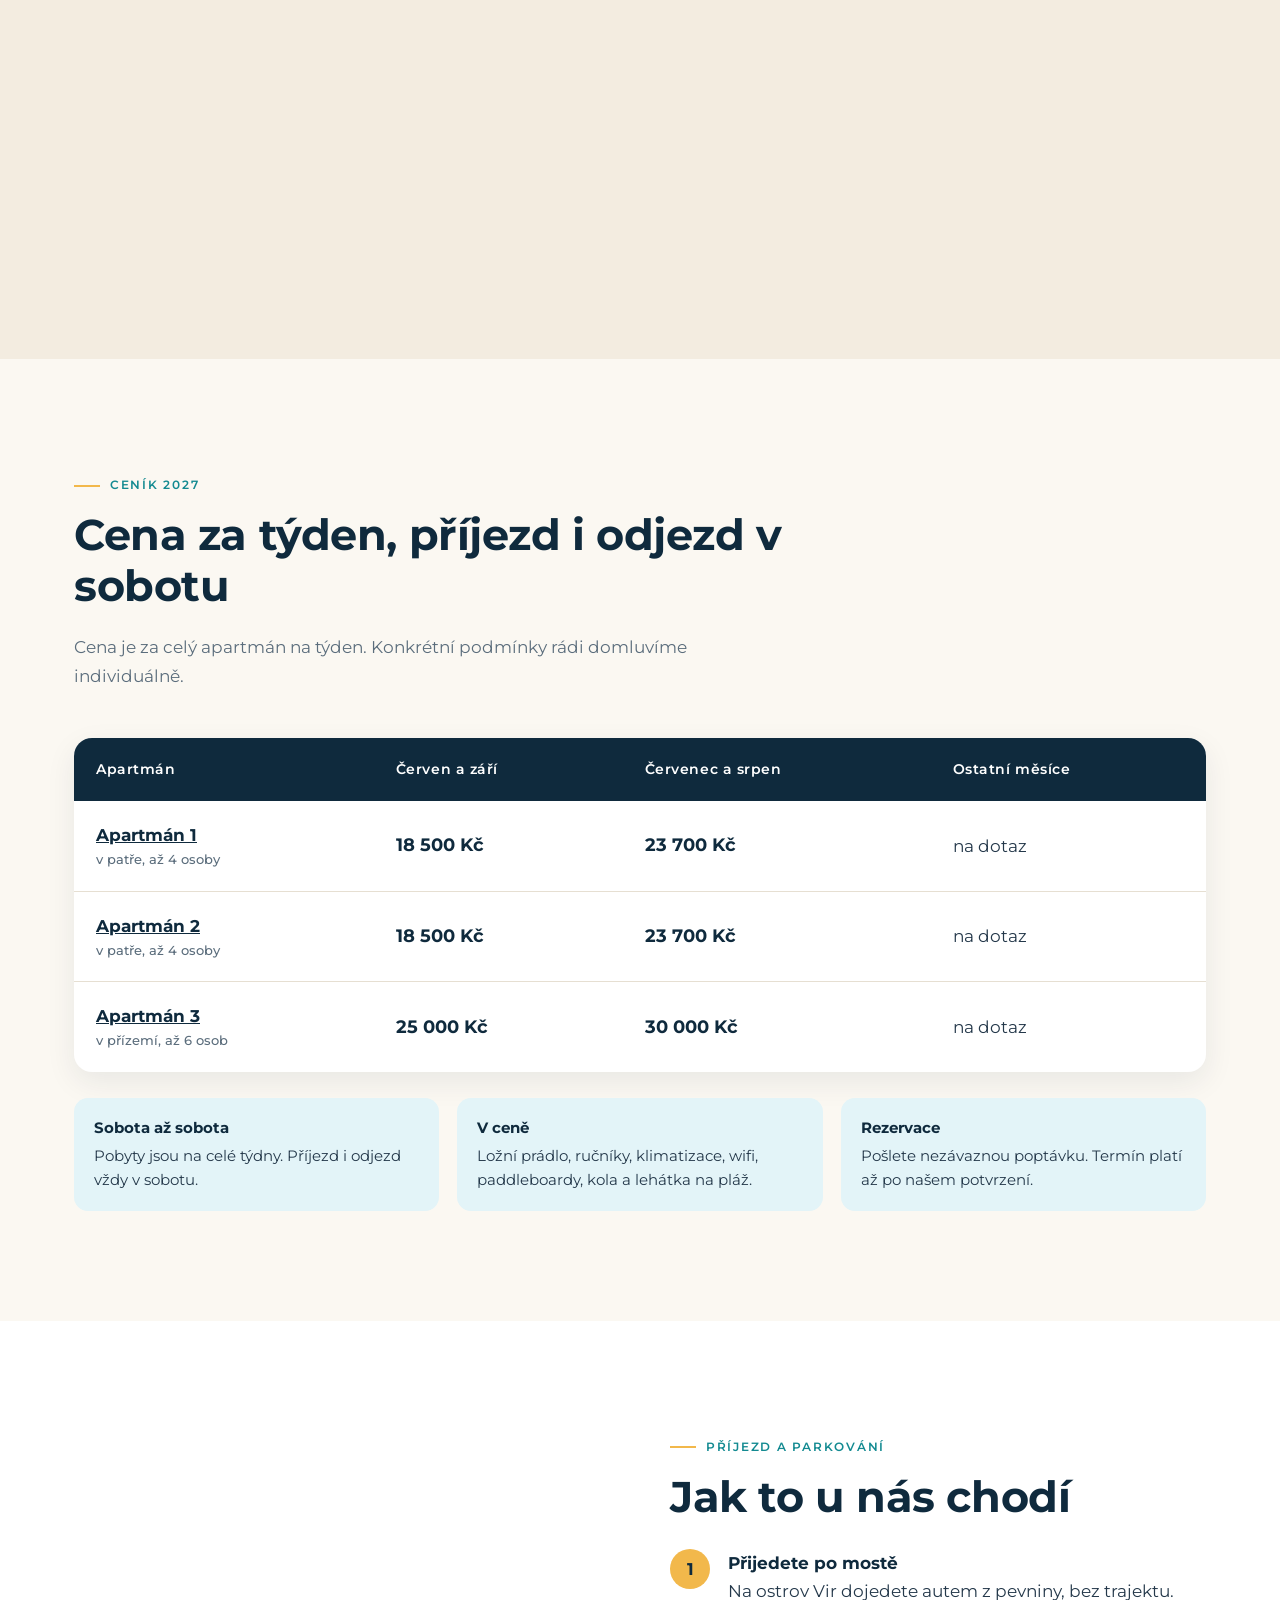
==== commit 22a64401: "404: cesty od kořene, aby fungovala i na vnořených rozbitých adresách Hlavička, patička, cookies liš" ====
--- a/index.html
+++ b/index.html
@@ -21,7 +21,7 @@
 <meta name="geo.position" content="44.30928;15.085458">
 <link rel="icon" href="favicon.svg" type="image/svg+xml">
 <link rel="preload" href="assets/fonts/montserrat-latin-ext-700-normal.woff2" as="font" type="font/woff2" crossorigin>
-<link rel="stylesheet" href="assets/css/style.css?v=2e70676d">
+<link rel="stylesheet" href="assets/css/style.css?v=ffb786a2">
 <script type="application/ld+json">{
  "@context": "https://schema.org",
  "@graph": [
--- a/assets/css/style.css
+++ b/assets/css/style.css
@@ -395,10 +395,15 @@
 .text-stranka h2{font-size:1.4rem;margin-top:2em}
 
 /* ---------- Stránka 404: autíčko u cedulky ---------- */
+.chyba-hlavni{padding-top:78px!important;padding-bottom:260px!important}
+@media (min-width:701px){.chyba-hlavni{padding-bottom:110px!important}}
 .chyba-scena{width:100%;max-width:380px;margin:18px auto 0;aspect-ratio:400/150}
+.chyba-tlacitka{display:grid;grid-template-columns:repeat(3,1fr);gap:8px;max-width:480px;margin:8px auto 0}
+.chyba-tlacitka .btn{justify-content:center;width:100%;padding:10px 8px;font-size:.82rem}
+@media (max-width:420px){.chyba-scena{max-width:260px}}
 .chyba-svg{width:100%;height:100%;display:block}
 .chyba-auto{animation:chyba-prijezd 7s ease-in-out 1 both}
-.chyba-otaznik{transform-origin:center;animation:chyba-otaznik-kf 7s ease-in-out 1 both}
+.chyba-otaznik{opacity:0;transform-origin:center;animation:chyba-otaznik-kf 7s ease-in-out 1 both}
 @keyframes chyba-prijezd{
   0%,8%{transform:translateX(-310px)}
   35%,58%{transform:translateX(0)}
